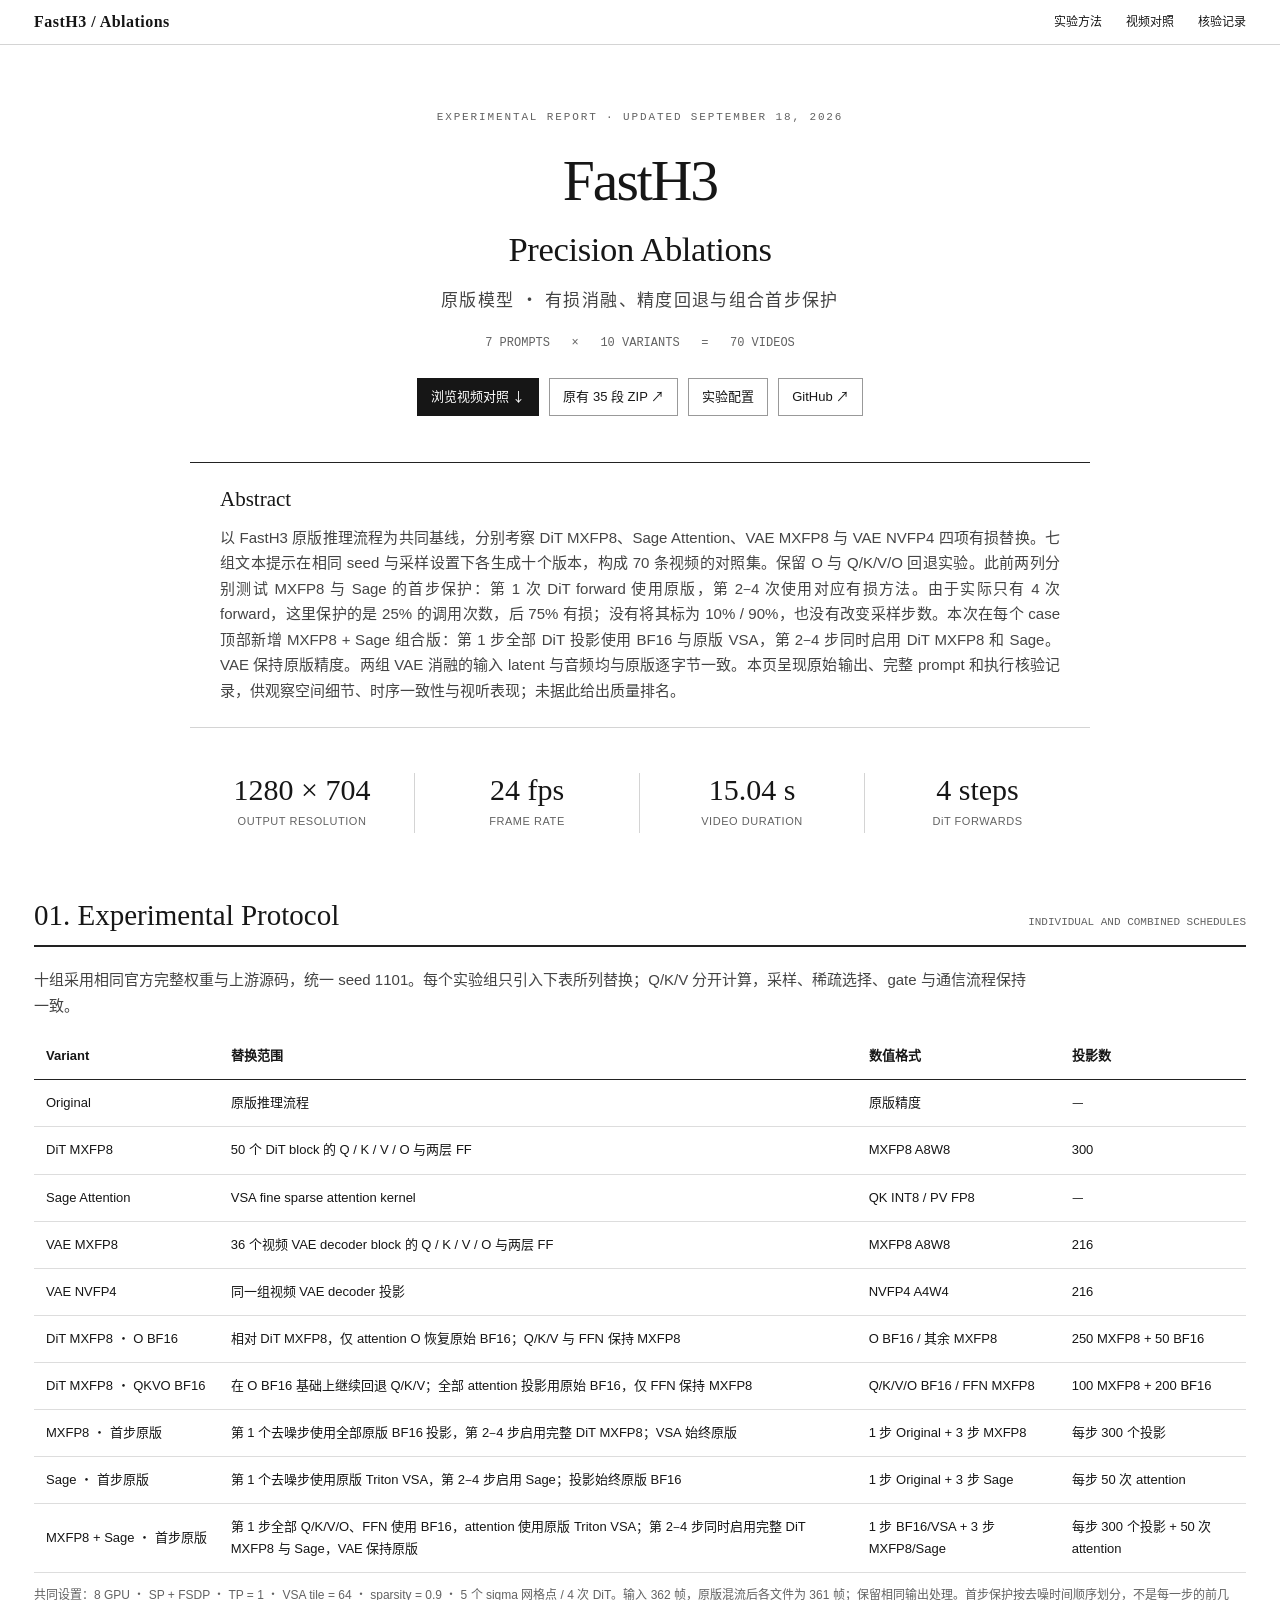
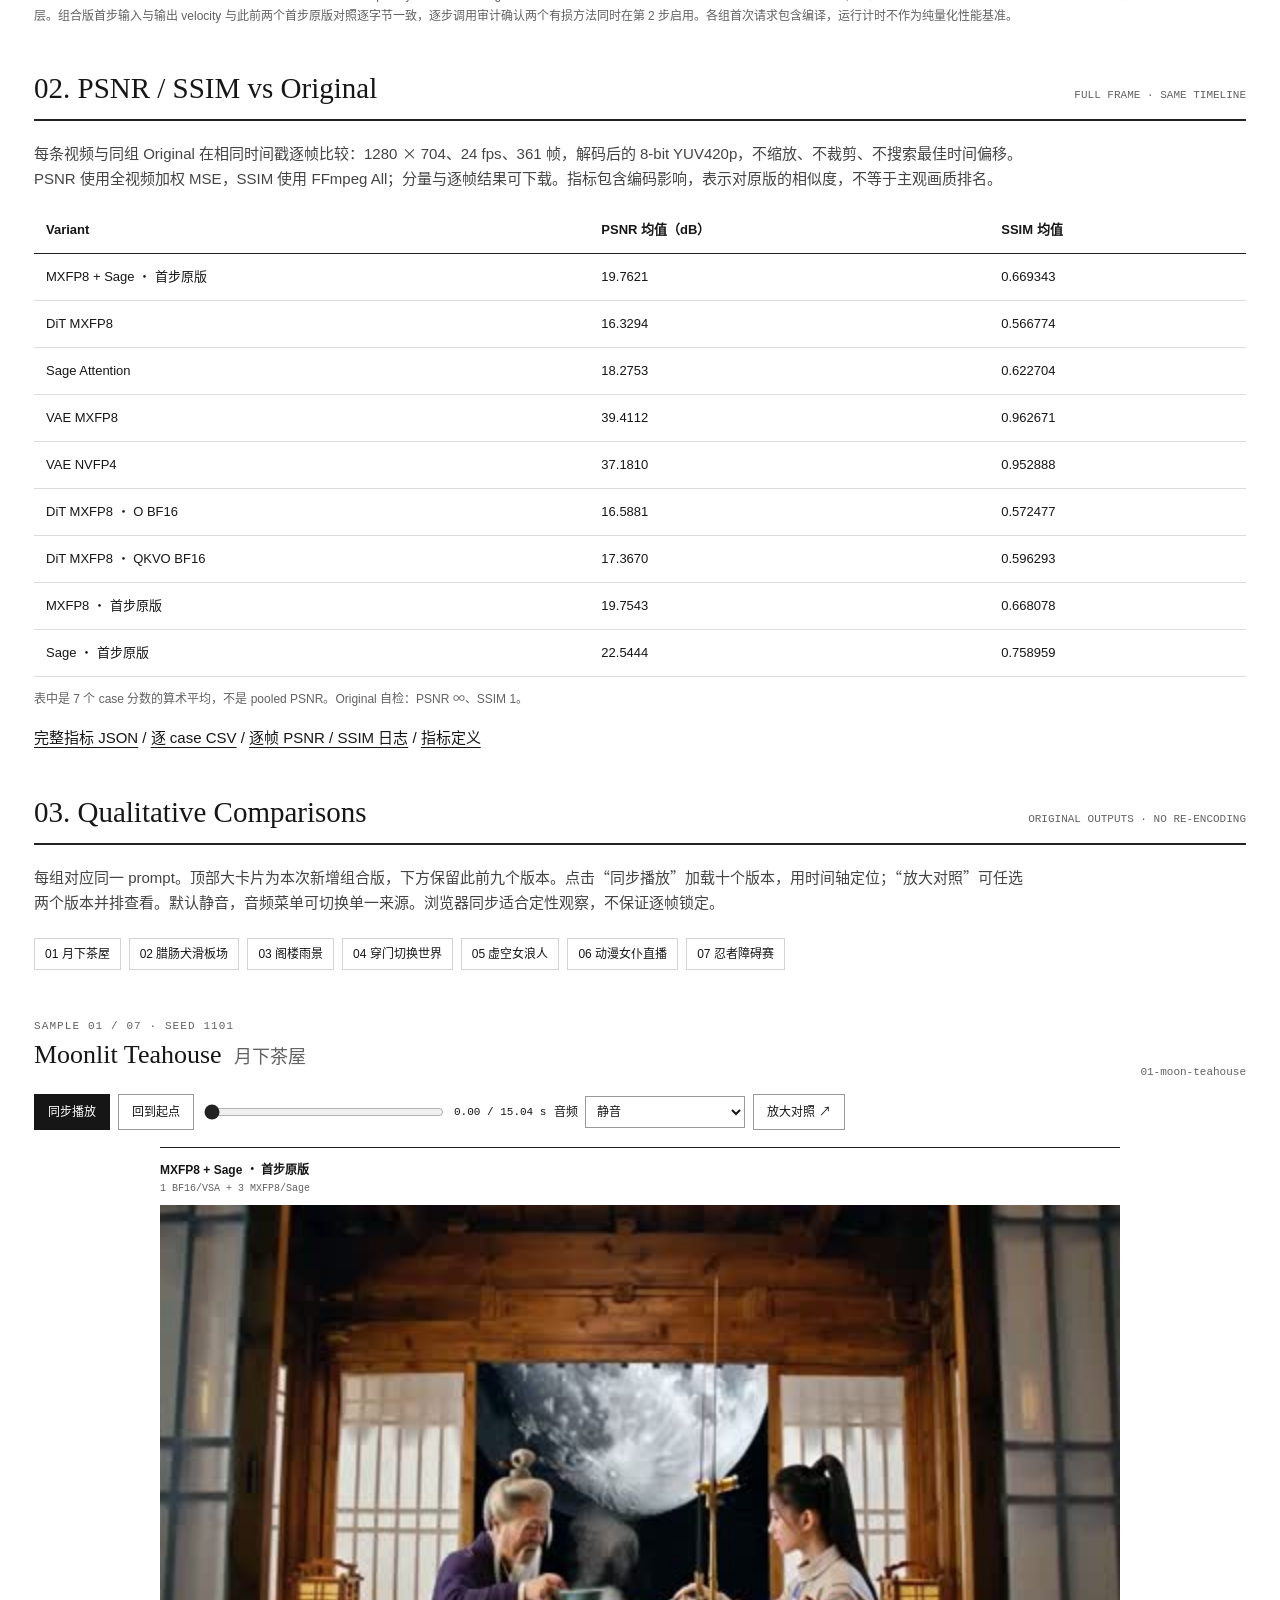
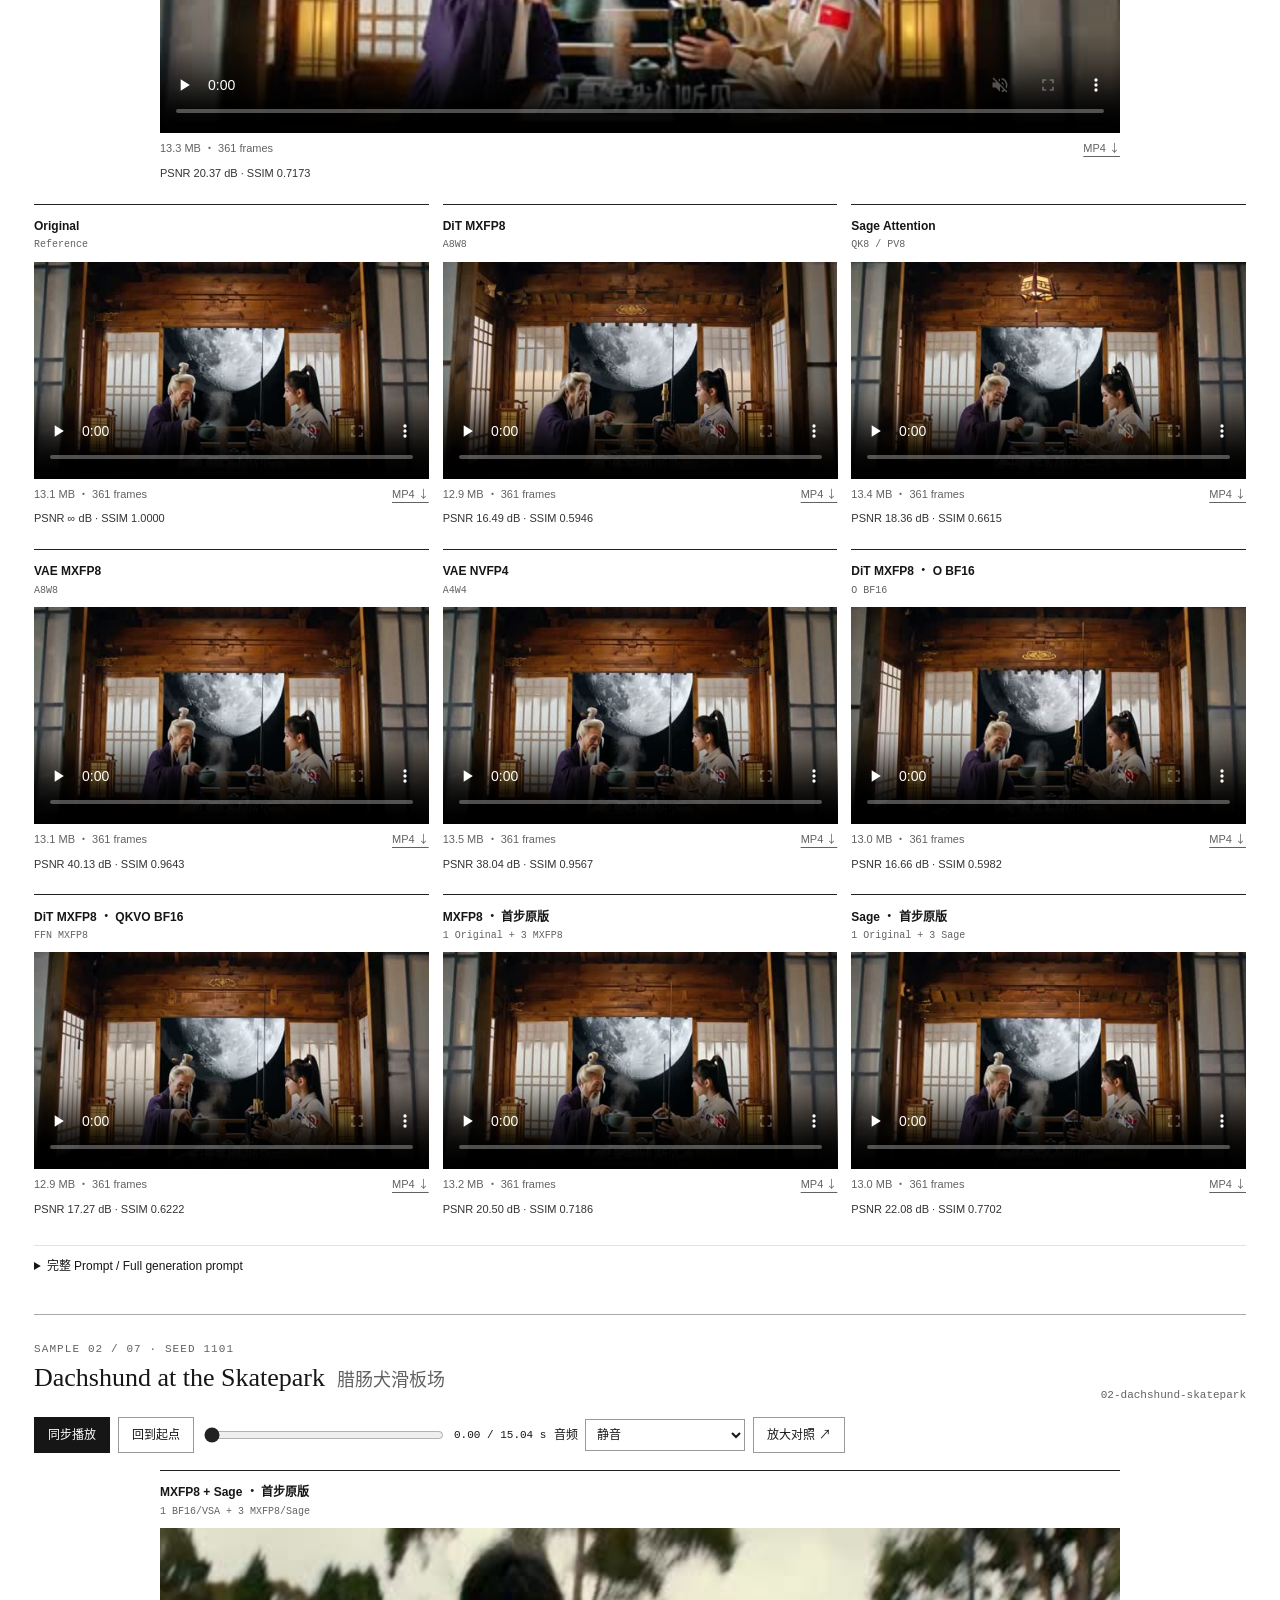
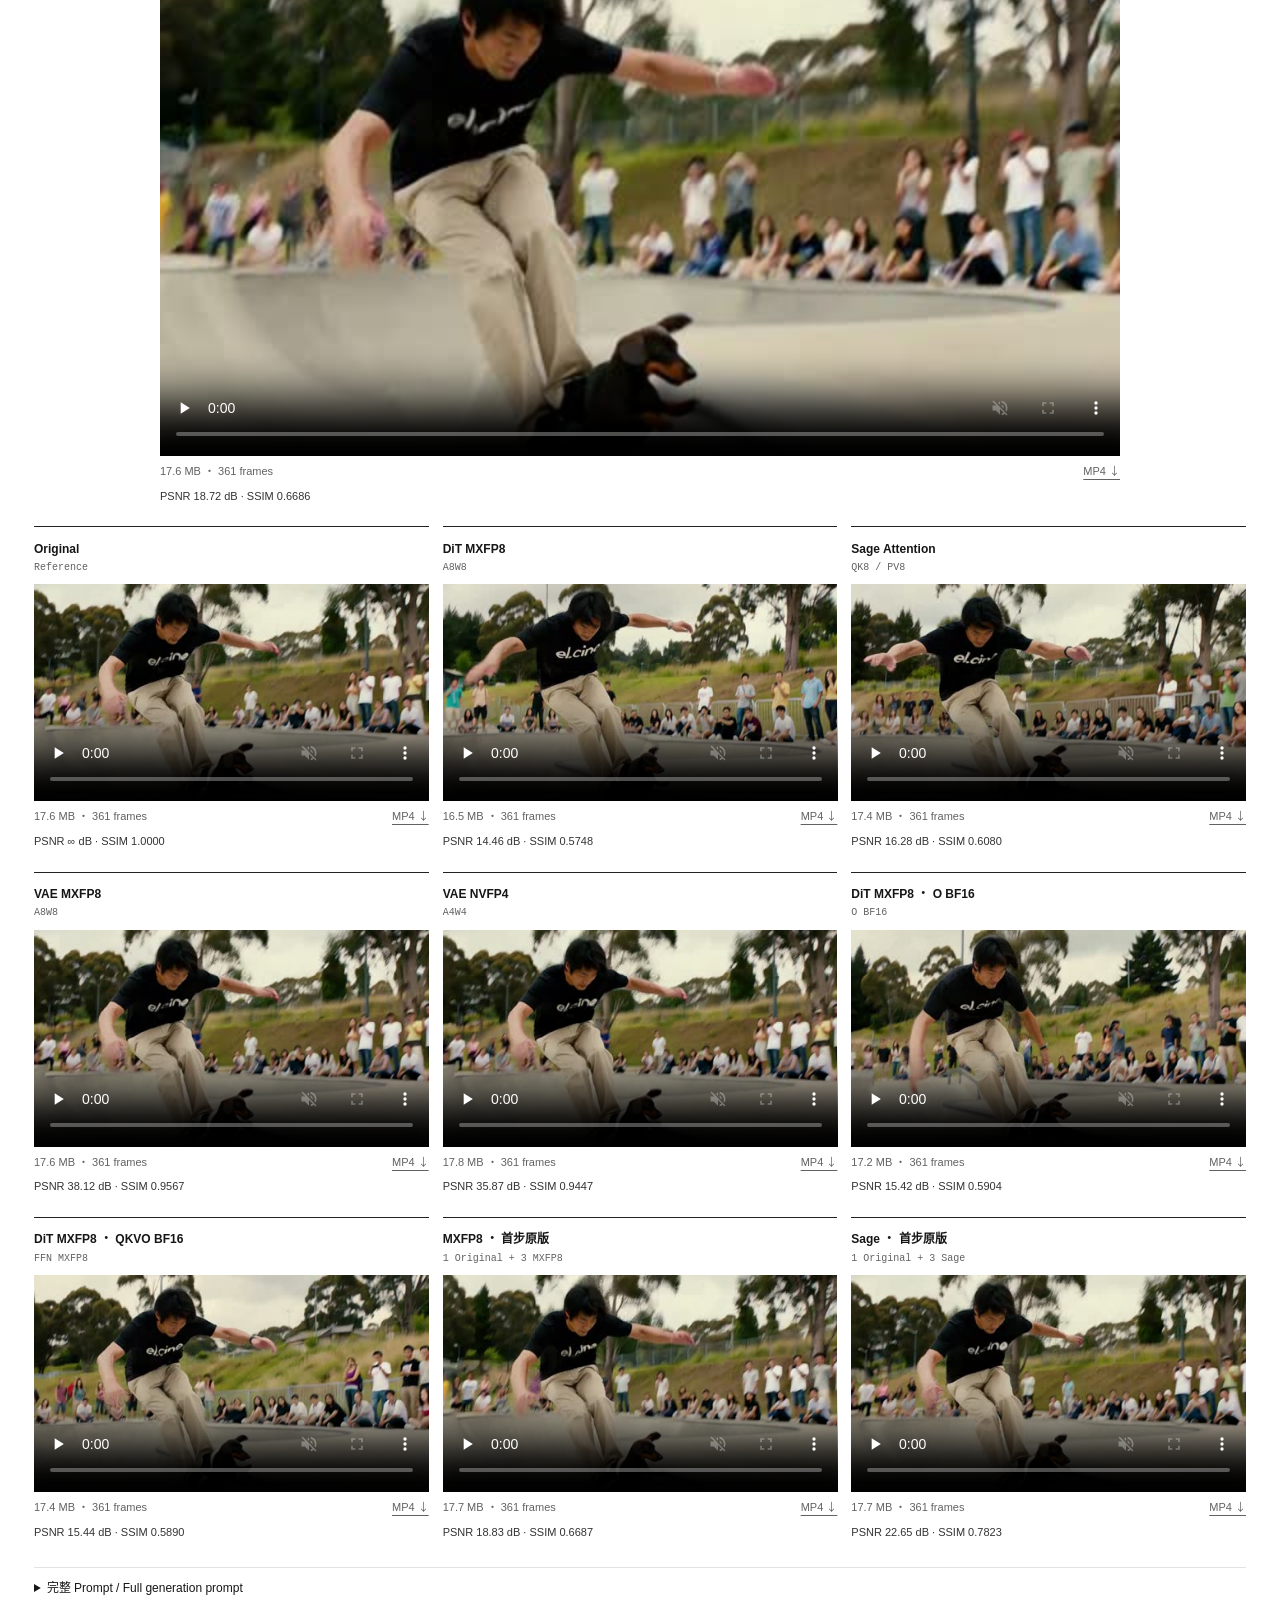
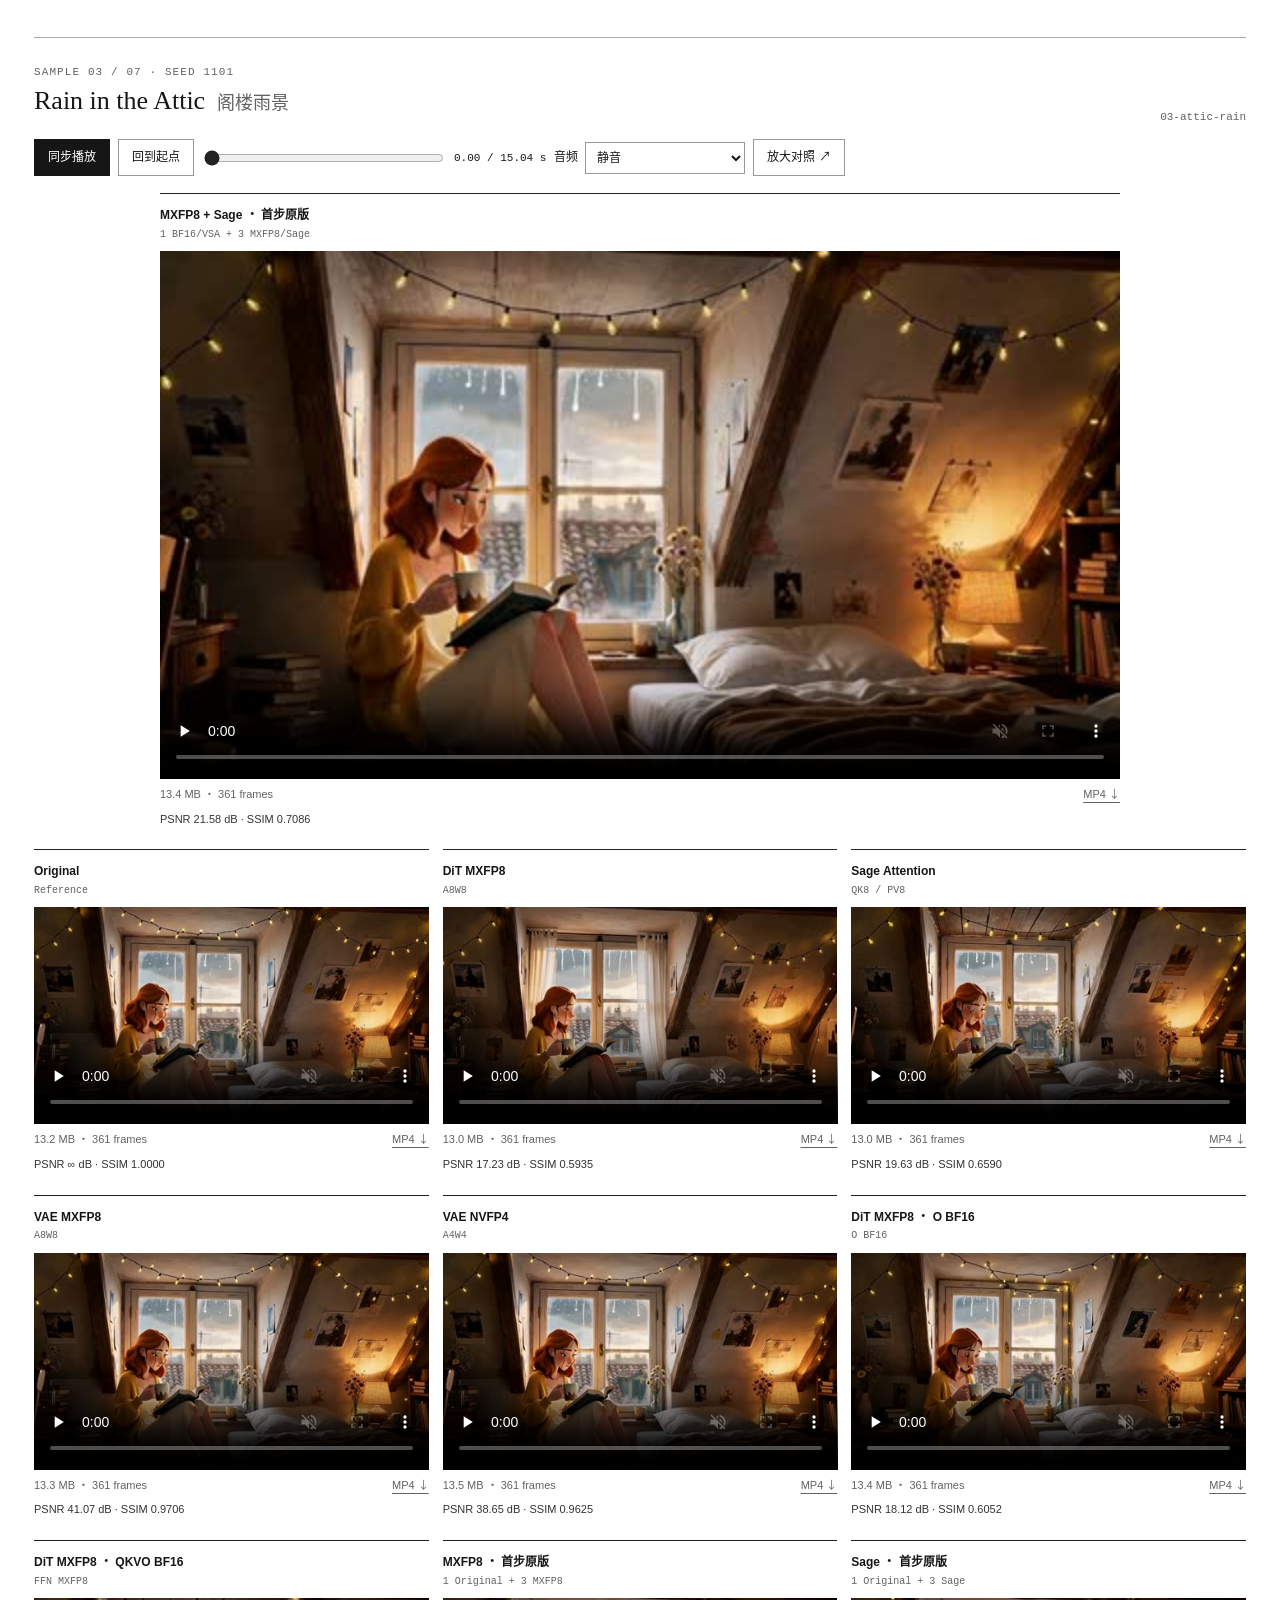
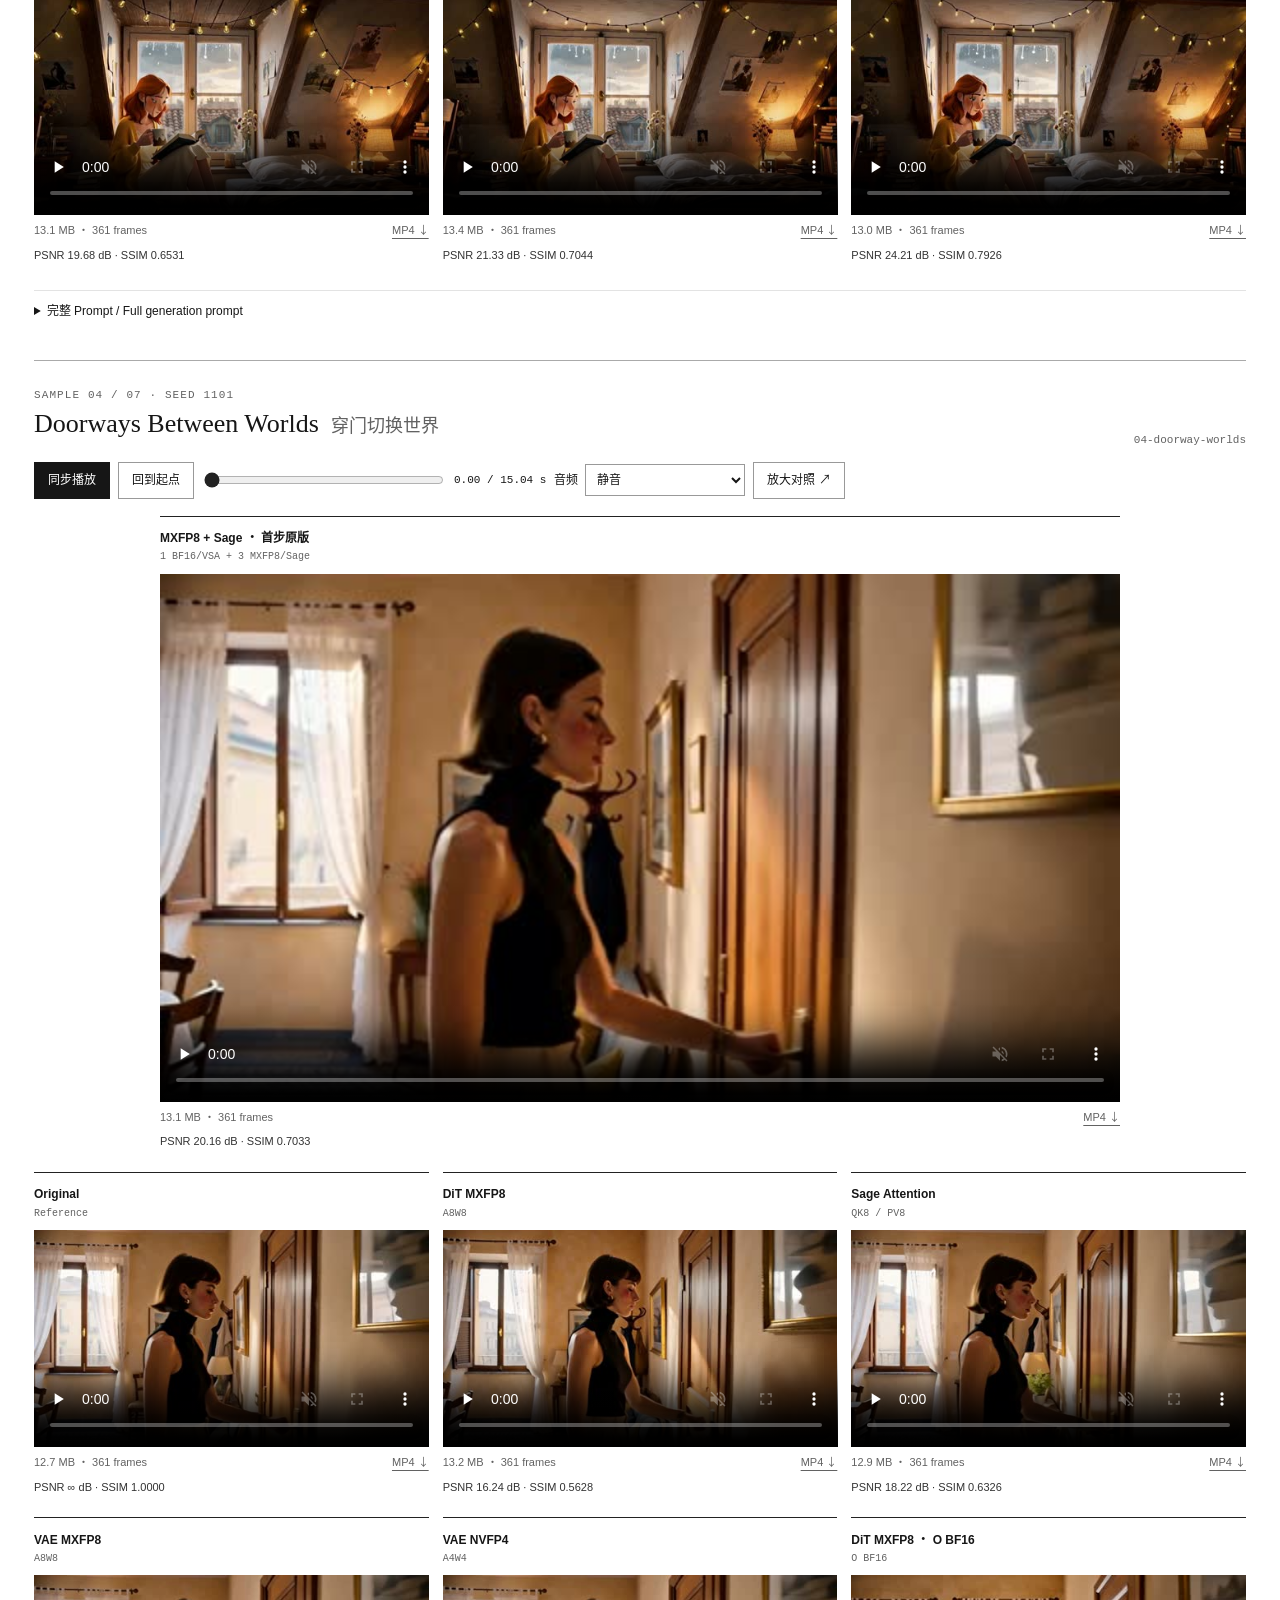
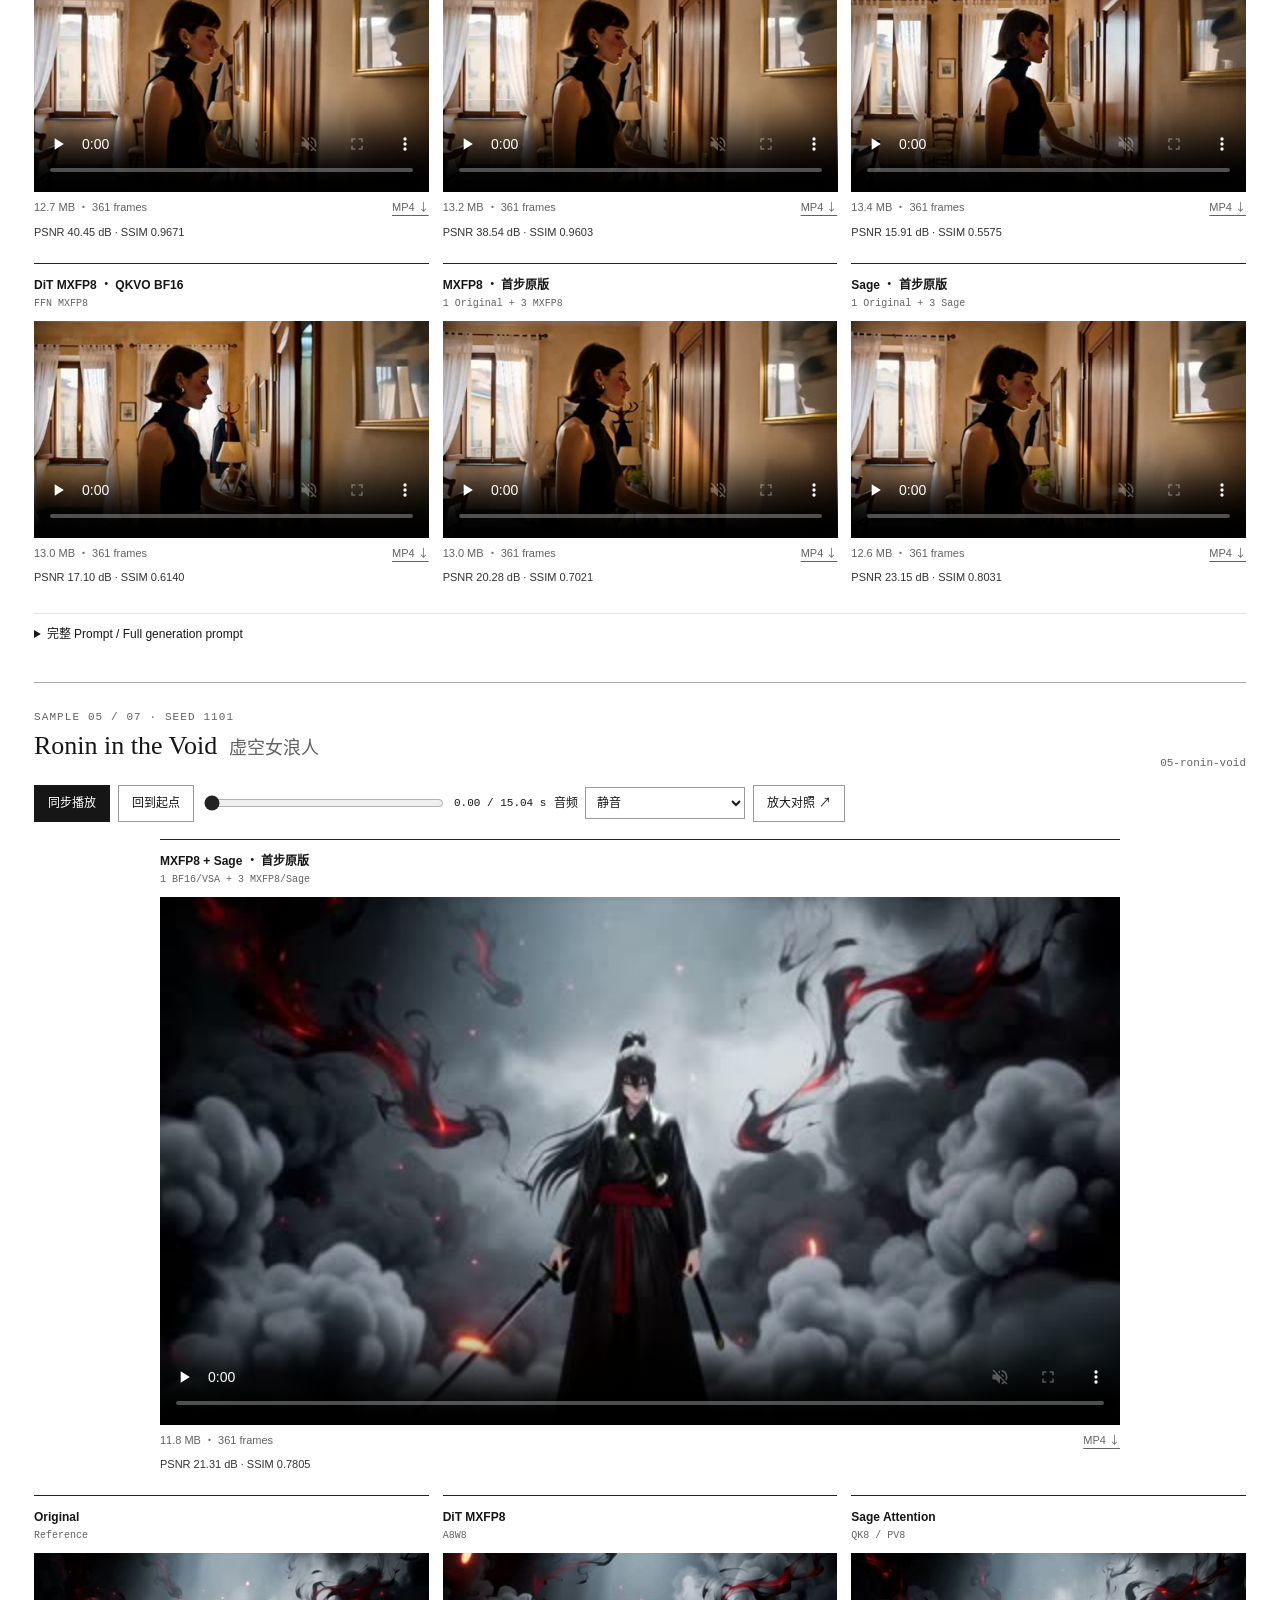
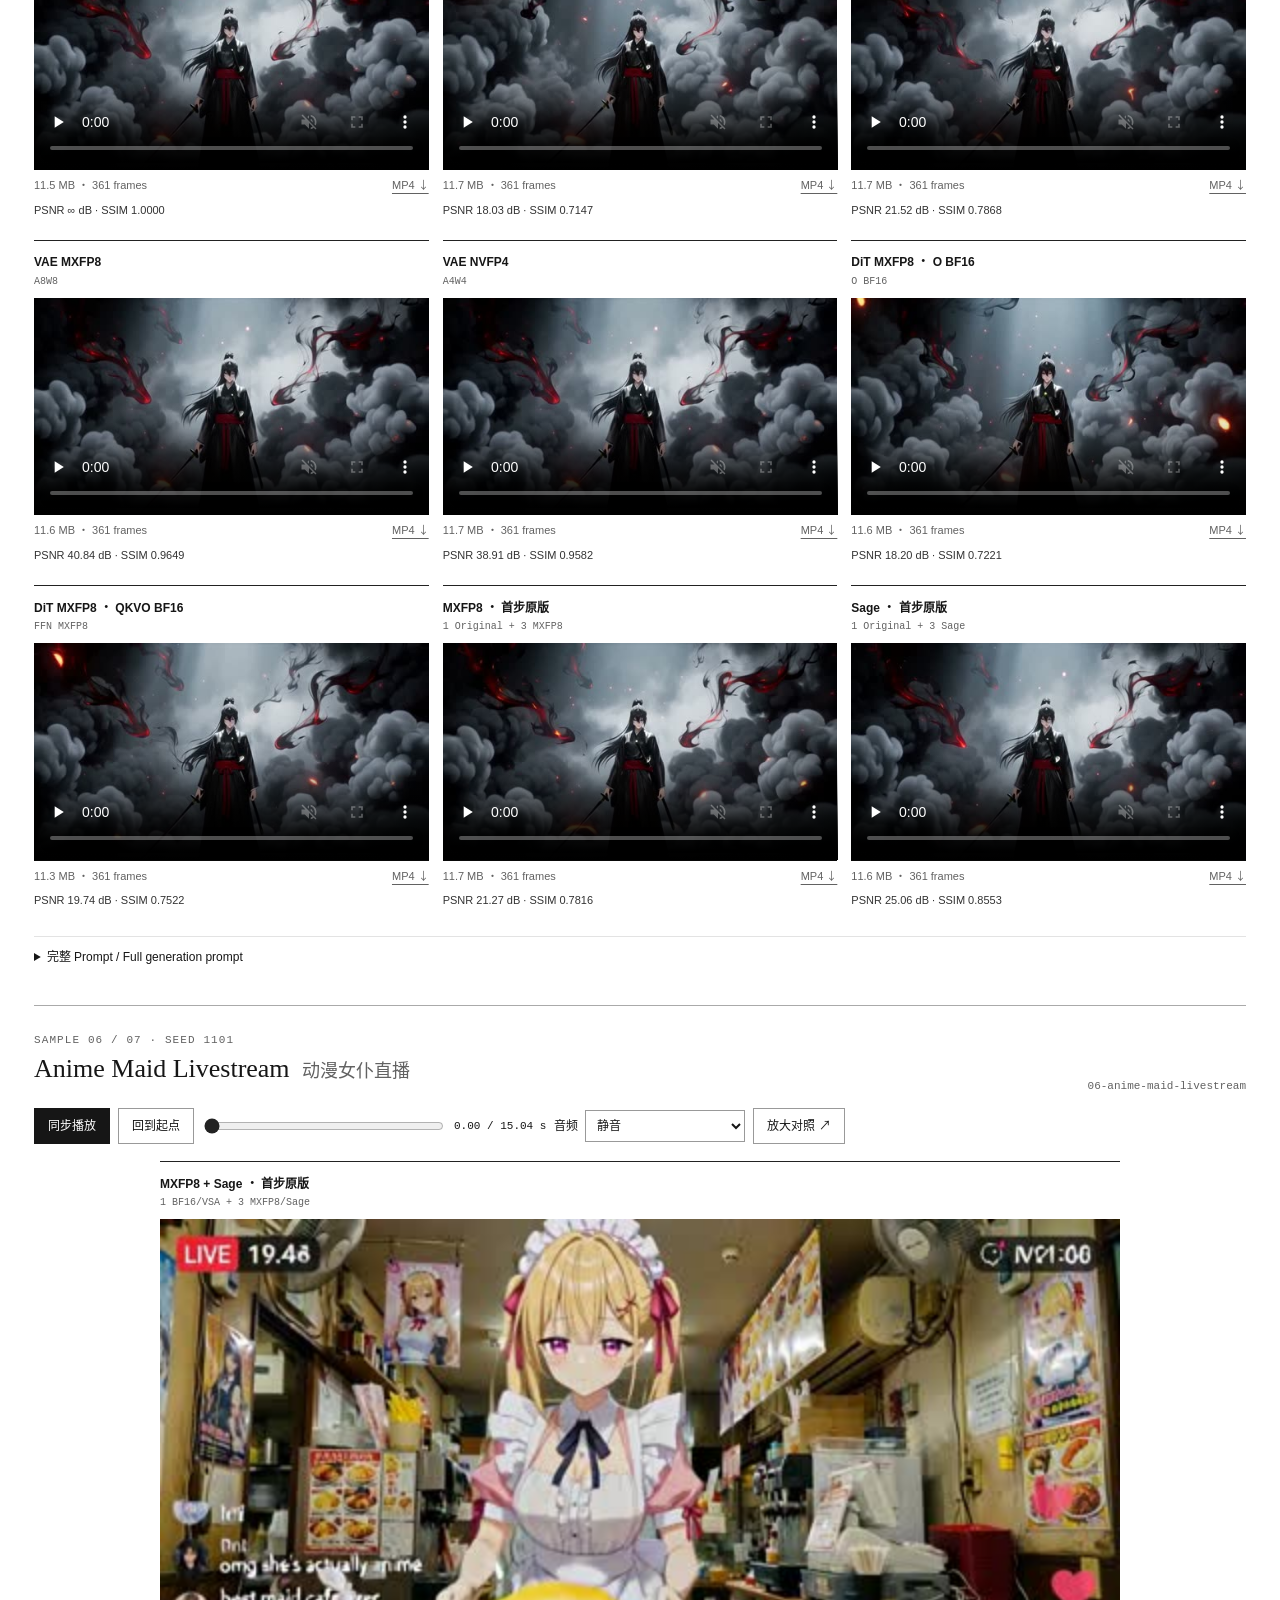
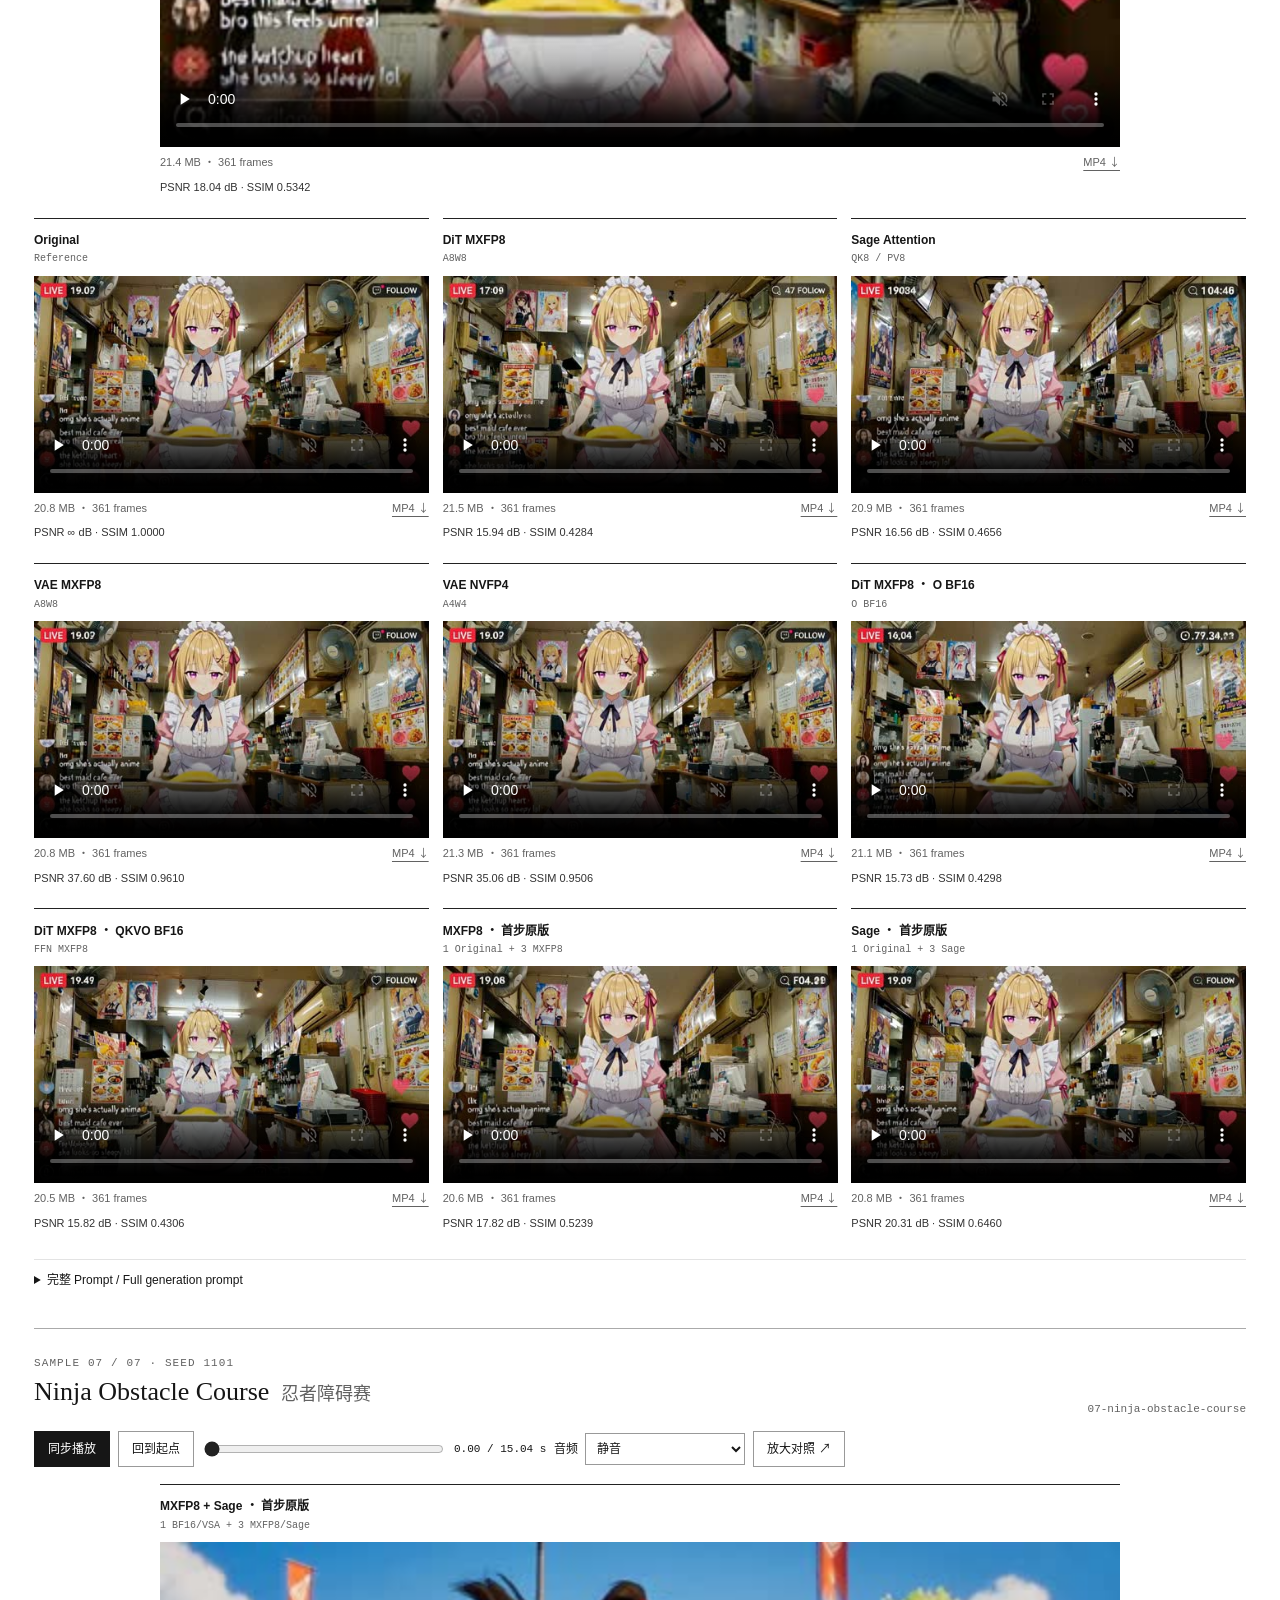
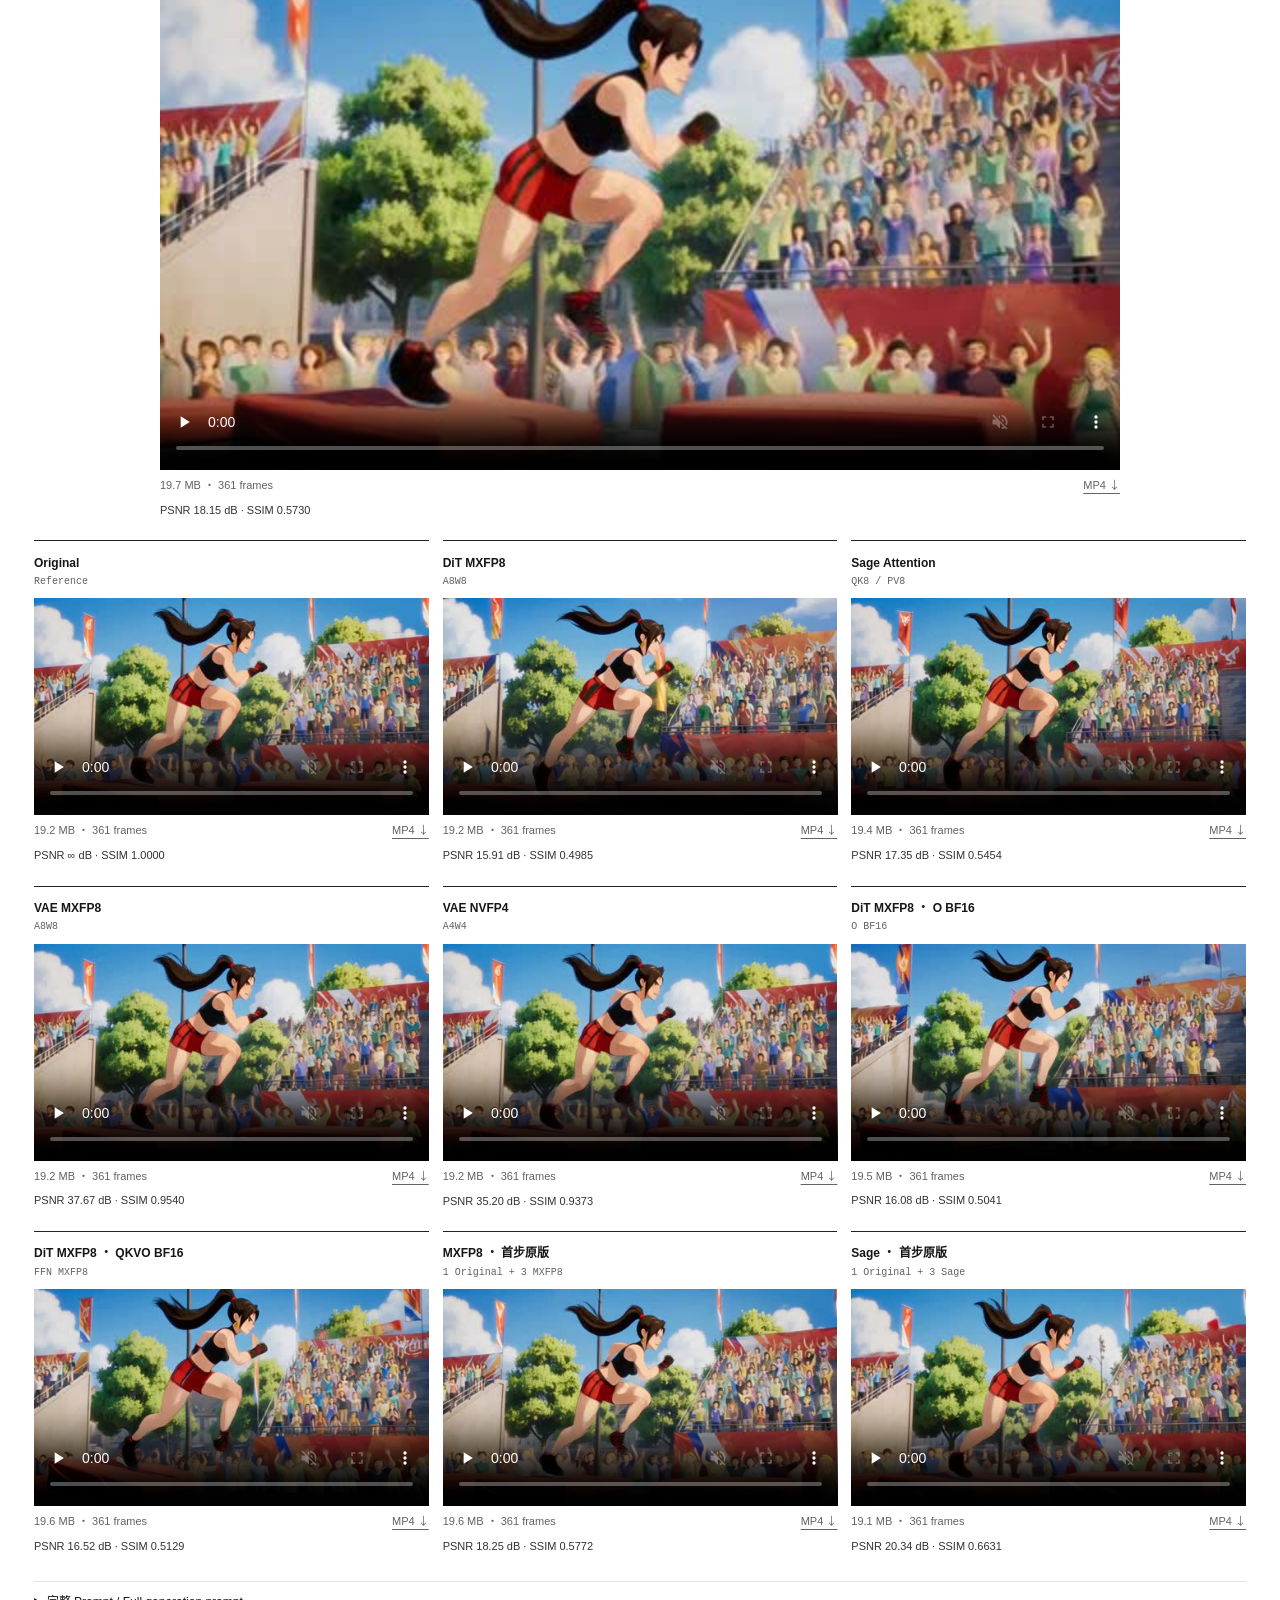
==== index.html @ 14e53a67 "Add combined MXFP8 and Sage with original first step above each case" ====
<!doctype html>
<html lang="zh-CN"><head><meta charset="utf-8"><meta name="viewport" content="width=device-width,initial-scale=1">
<meta name="description" content="FastH3 有损消融与组合首步保护实验：7 个 prompt、10 个版本、70 条原始视频，支持同步播放与放大对照。">
<title>FastH3 — Precision Ablations</title><link rel="icon" href="data:,"><link rel="stylesheet" href="style.css"><script src="app.js" defer></script></head><body>
<nav aria-label="主导航"><div class="nav-inner"><a class="wordmark" href="#">FastH3 / Ablations</a><div class="nav-links"><a href="#protocol">实验方法</a><a href="#results">视频对照</a><a href="#verification">核验记录</a></div></div></nav>
<header class="hero"><div class="eyebrow">Experimental report · Updated September 18, 2026</div><h1>FastH3<span>Precision Ablations</span></h1><p class="subtitle">原版模型 · 有损消融、精度回退与组合首步保护</p><p class="byline">7 PROMPTS &nbsp; × &nbsp; 10 VARIANTS &nbsp; = &nbsp; 70 VIDEOS</p>
<div class="resource-links"><a class="button primary" href="#results">浏览视频对照 ↓</a><a class="button" href="https://github.com/lishunyang12/fasth3-lossy-ablation/releases/download/v1.0/fasth3-single-lossy-35-videos.zip">原有 35 段 ZIP ↗</a><a class="button" href="execution-manifest.json">实验配置</a><a class="button" href="https://github.com/lishunyang12/fasth3-lossy-ablation">GitHub ↗</a></div></header>
<section class="abstract" aria-labelledby="abstract-title"><h2 id="abstract-title">Abstract</h2><p>以 FastH3 原版推理流程为共同基线，分别考察 DiT MXFP8、Sage Attention、VAE MXFP8 与 VAE NVFP4 四项有损替换。七组文本提示在相同 seed 与采样设置下各生成十个版本，构成 70 条视频的对照集。保留 O 与 Q/K/V/O 回退实验。此前两列分别测试 MXFP8 与 Sage 的首步保护：第 1 次 DiT forward 使用原版，第 2–4 次使用对应有损方法。由于实际只有 4 次 forward，这里保护的是 25% 的调用次数，后 75% 有损；没有将其标为 10% / 90%，也没有改变采样步数。本次在每个 case 顶部新增 MXFP8 + Sage 组合版：第 1 步全部 DiT 投影使用 BF16 与原版 VSA，第 2–4 步同时启用 DiT MXFP8 和 Sage。VAE 保持原版精度。两组 VAE 消融的输入 latent 与音频均与原版逐字节一致。本页呈现原始输出、完整 prompt 和执行核验记录，供观察空间细节、时序一致性与视听表现；未据此给出质量排名。</p></section>
<div class="facts"><div class="fact"><strong>1280 × 704</strong><span>OUTPUT RESOLUTION</span></div><div class="fact"><strong>24 fps</strong><span>FRAME RATE</span></div><div class="fact"><strong>15.04 s</strong><span>VIDEO DURATION</span></div><div class="fact"><strong>4 steps</strong><span>DiT FORWARDS</span></div></div>
<main><section id="protocol"><div class="section-title"><h2>01. Experimental Protocol</h2><span>INDIVIDUAL AND COMBINED SCHEDULES</span></div><p class="method-copy">十组采用相同官方完整权重与上游源码，统一 seed 1101。每个实验组只引入下表所列替换；Q/K/V 分开计算，采样、稀疏选择、gate 与通信流程保持一致。</p>
<div class="table-wrap"><table><thead><tr><th>Variant</th><th>替换范围</th><th>数值格式</th><th>投影数</th></tr></thead><tbody>
<tr><td>Original</td><td>原版推理流程</td><td>原版精度</td><td>—</td></tr>
<tr><td>DiT MXFP8</td><td>50 个 DiT block 的 Q / K / V / O 与两层 FF</td><td>MXFP8 A8W8</td><td>300</td></tr>
<tr><td>Sage Attention</td><td>VSA fine sparse attention kernel</td><td>QK INT8 / PV FP8</td><td>—</td></tr>
<tr><td>VAE MXFP8</td><td>36 个视频 VAE decoder block 的 Q / K / V / O 与两层 FF</td><td>MXFP8 A8W8</td><td>216</td></tr>
<tr><td>VAE NVFP4</td><td>同一组视频 VAE decoder 投影</td><td>NVFP4 A4W4</td><td>216</td></tr><tr><td>DiT MXFP8 · O BF16</td><td>相对 DiT MXFP8，仅 attention O 恢复原始 BF16；Q/K/V 与 FFN 保持 MXFP8</td><td>O BF16 / 其余 MXFP8</td><td>250 MXFP8 + 50 BF16</td></tr><tr><td>DiT MXFP8 · QKVO BF16</td><td>在 O BF16 基础上继续回退 Q/K/V；全部 attention 投影用原始 BF16，仅 FFN 保持 MXFP8</td><td>Q/K/V/O BF16 / FFN MXFP8</td><td>100 MXFP8 + 200 BF16</td></tr><tr><td>MXFP8 · 首步原版</td><td>第 1 个去噪步使用全部原版 BF16 投影，第 2–4 步启用完整 DiT MXFP8；VSA 始终原版</td><td>1 步 Original + 3 步 MXFP8</td><td>每步 300 个投影</td></tr><tr><td>Sage · 首步原版</td><td>第 1 个去噪步使用原版 Triton VSA，第 2–4 步启用 Sage；投影始终原版 BF16</td><td>1 步 Original + 3 步 Sage</td><td>每步 50 次 attention</td></tr><tr><td>MXFP8 + Sage · 首步原版</td><td>第 1 步全部 Q/K/V/O、FFN 使用 BF16，attention 使用原版 Triton VSA；第 2–4 步同时启用完整 DiT MXFP8 与 Sage，VAE 保持原版</td><td>1 步 BF16/VSA + 3 步 MXFP8/Sage</td><td>每步 300 个投影 + 50 次 attention</td></tr></tbody></table></div>
<p class="note">共同设置：8 GPU · SP + FSDP · TP = 1 · VSA tile = 64 · sparsity = 0.9 · 5 个 sigma 网格点 / 4 次 DiT。输入 362 帧，原版混流后各文件为 361 帧；保留相同输出处理。首步保护按去噪时间顺序划分，不是每一步的前几层。组合版首步输入与输出 velocity 与此前两个首步原版对照逐字节一致，逐步调用审计确认两个有损方法同时在第 2 步启用。各组首次请求包含编译，运行计时不作为纯量化性能基准。</p></section>
<section id="metrics"><div class="section-title"><h2>02. PSNR / SSIM vs Original</h2><span>FULL FRAME · SAME TIMELINE</span></div><p class="method-copy">每条视频与同组 Original 在相同时间戳逐帧比较：1280 × 704、24 fps、361 帧，解码后的 8-bit YUV420p，不缩放、不裁剪、不搜索最佳时间偏移。PSNR 使用全视频加权 MSE，SSIM 使用 FFmpeg All；分量与逐帧结果可下载。指标包含编码影响，表示对原版的相似度，不等于主观画质排名。</p><div class="table-wrap"><table><thead><tr><th>Variant</th><th>PSNR 均值（dB）</th><th>SSIM 均值</th></tr></thead><tbody><tr><td>MXFP8 + Sage · 首步原版</td><td>19.7621</td><td>0.669343</td></tr><tr><td>DiT MXFP8</td><td>16.3294</td><td>0.566774</td></tr><tr><td>Sage Attention</td><td>18.2753</td><td>0.622704</td></tr><tr><td>VAE MXFP8</td><td>39.4112</td><td>0.962671</td></tr><tr><td>VAE NVFP4</td><td>37.1810</td><td>0.952888</td></tr><tr><td>DiT MXFP8 · O BF16</td><td>16.5881</td><td>0.572477</td></tr><tr><td>DiT MXFP8 · QKVO BF16</td><td>17.3670</td><td>0.596293</td></tr><tr><td>MXFP8 · 首步原版</td><td>19.7543</td><td>0.668078</td></tr><tr><td>Sage · 首步原版</td><td>22.5444</td><td>0.758959</td></tr></tbody></table></div><p class="note">表中是 7 个 case 分数的算术平均，不是 pooled PSNR。Original 自检：PSNR ∞、SSIM 1。</p><p><a href="metrics-summary.json">完整指标 JSON</a> / <a href="metrics.csv">逐 case CSV</a> / <a href="metrics-per-frame.zip">逐帧 PSNR / SSIM 日志</a> / <a href="METRICS.zh.md">指标定义</a></p></section><section id="results"><div class="section-title"><h2>03. Qualitative Comparisons</h2><span>ORIGINAL OUTPUTS · NO RE-ENCODING</span></div><p class="method-copy">每组对应同一 prompt。顶部大卡片为本次新增组合版，下方保留此前九个版本。点击“同步播放”加载十个版本，用时间轴定位；“放大对照”可任选两个版本并排查看。默认静音，音频菜单可切换单一来源。浏览器同步适合定性观察，不保证逐帧锁定。</p><div class="jump-list"><a href="#01-moon-teahouse">01 月下茶屋</a><a href="#02-dachshund-skatepark">02 腊肠犬滑板场</a><a href="#03-attic-rain">03 阁楼雨景</a><a href="#04-doorway-worlds">04 穿门切换世界</a><a href="#05-ronin-void">05 虚空女浪人</a><a href="#06-anime-maid-livestream">06 动漫女仆直播</a><a href="#07-ninja-obstacle-course">07 忍者障碍赛</a></div><section class="sample" id="01-moon-teahouse" data-title="月下茶屋"><div class="sample-head"><div><div class="sample-no">SAMPLE 01 / 07 · SEED 1101</div><h3>Moonlit Teahouse<em>月下茶屋</em></h3></div><span class="sample-id">01-moon-teahouse</span></div><div class="toolbar"><button class="primary" data-play>同步播放</button><button data-reset>回到起点</button><input class="scrub" type="range" min="0" max="15.04" step="0.01" value="0" aria-label="同步时间轴"><output class="time">0.00 / 15.04 s</output><label>音频 <select data-audio aria-label="播放音频来源"><option value="-1">静音</option><option value="0">MXFP8 + Sage · 首步原版</option><option value="1">Original</option><option value="2">DiT MXFP8</option><option value="3">Sage Attention</option><option value="4">VAE MXFP8</option><option value="5">VAE NVFP4</option><option value="6">DiT MXFP8 · O BF16</option><option value="7">DiT MXFP8 · QKVO BF16</option><option value="8">MXFP8 · 首步原版</option><option value="9">Sage · 首步原版</option></select></label><button data-compare>放大对照 ↗</button><span class="play-status" role="status"></span></div><div class="video-grid"><figure class="video-card featured-combined"><figcaption>MXFP8 + Sage · 首步原版<span>1 BF16/VSA + 3 MXFP8/Sage</span></figcaption><video controls muted playsinline preload="none" data-arm="dit_mxfp8_sage_first_step_original" src="https://github.com/lishunyang12/fasth3-lossy-ablation/releases/download/combined-first-step-20260918/01-moon-teahouse__dit_mxfp8_sage_first_step_original__seed1101.mp4" poster="posters/01-moon-teahouse__dit_mxfp8_sage_first_step_original__seed1101.jpg" aria-label="Moonlit Teahouse — MXFP8 + Sage · 首步原版"></video><div class="video-meta"><span>13.3 MB · 361 frames</span><a href="https://github.com/lishunyang12/fasth3-lossy-ablation/releases/download/combined-first-step-20260918/01-moon-teahouse__dit_mxfp8_sage_first_step_original__seed1101.mp4" download>MP4 ↓</a></div><div class="metric-line">PSNR 20.37 dB · SSIM 0.7173</div></figure><figure class="video-card"><figcaption>Original<span>Reference</span></figcaption><video controls muted playsinline preload="none" data-arm="original" src="runs/original/01-moon-teahouse__original__seed1101.mp4" poster="posters/01-moon-teahouse__original__seed1101.jpg" aria-label="Moonlit Teahouse — Original"></video><div class="video-meta"><span>13.1 MB · 361 frames</span><a href="runs/original/01-moon-teahouse__original__seed1101.mp4" download>MP4 ↓</a></div><div class="metric-line">PSNR ∞ dB · SSIM 1.0000</div></figure><figure class="video-card"><figcaption>DiT MXFP8<span>A8W8</span></figcaption><video controls muted playsinline preload="none" data-arm="dit_mxfp8" src="runs/dit_mxfp8/01-moon-teahouse__dit_mxfp8__seed1101.mp4" poster="posters/01-moon-teahouse__dit_mxfp8__seed1101.jpg" aria-label="Moonlit Teahouse — DiT MXFP8"></video><div class="video-meta"><span>12.9 MB · 361 frames</span><a href="runs/dit_mxfp8/01-moon-teahouse__dit_mxfp8__seed1101.mp4" download>MP4 ↓</a></div><div class="metric-line">PSNR 16.49 dB · SSIM 0.5946</div></figure><figure class="video-card"><figcaption>Sage Attention<span>QK8 / PV8</span></figcaption><video controls muted playsinline preload="none" data-arm="sage_attention" src="runs/sage_attention/01-moon-teahouse__sage_attention__seed1101.mp4" poster="posters/01-moon-teahouse__sage_attention__seed1101.jpg" aria-label="Moonlit Teahouse — Sage Attention"></video><div class="video-meta"><span>13.4 MB · 361 frames</span><a href="runs/sage_attention/01-moon-teahouse__sage_attention__seed1101.mp4" download>MP4 ↓</a></div><div class="metric-line">PSNR 18.36 dB · SSIM 0.6615</div></figure><figure class="video-card"><figcaption>VAE MXFP8<span>A8W8</span></figcaption><video controls muted playsinline preload="none" data-arm="vae_mxfp8" src="runs/vae_mxfp8/01-moon-teahouse__vae_mxfp8__seed1101.mp4" poster="posters/01-moon-teahouse__vae_mxfp8__seed1101.jpg" aria-label="Moonlit Teahouse — VAE MXFP8"></video><div class="video-meta"><span>13.1 MB · 361 frames</span><a href="runs/vae_mxfp8/01-moon-teahouse__vae_mxfp8__seed1101.mp4" download>MP4 ↓</a></div><div class="metric-line">PSNR 40.13 dB · SSIM 0.9643</div></figure><figure class="video-card"><figcaption>VAE NVFP4<span>A4W4</span></figcaption><video controls muted playsinline preload="none" data-arm="vae_nvfp4" src="runs/vae_nvfp4/01-moon-teahouse__vae_nvfp4__seed1101.mp4" poster="posters/01-moon-teahouse__vae_nvfp4__seed1101.jpg" aria-label="Moonlit Teahouse — VAE NVFP4"></video><div class="video-meta"><span>13.5 MB · 361 frames</span><a href="runs/vae_nvfp4/01-moon-teahouse__vae_nvfp4__seed1101.mp4" download>MP4 ↓</a></div><div class="metric-line">PSNR 38.04 dB · SSIM 0.9567</div></figure><figure class="video-card"><figcaption>DiT MXFP8 · O BF16<span>O BF16</span></figcaption><video controls muted playsinline preload="none" data-arm="dit_mxfp8_o_bf16" src="runs/dit_mxfp8_o_bf16/01-moon-teahouse__dit_mxfp8_o_bf16__seed1101.mp4" poster="posters/01-moon-teahouse__dit_mxfp8_o_bf16__seed1101.jpg" aria-label="Moonlit Teahouse — DiT MXFP8 · O BF16"></video><div class="video-meta"><span>13.0 MB · 361 frames</span><a href="runs/dit_mxfp8_o_bf16/01-moon-teahouse__dit_mxfp8_o_bf16__seed1101.mp4" download>MP4 ↓</a></div><div class="metric-line">PSNR 16.66 dB · SSIM 0.5982</div></figure><figure class="video-card"><figcaption>DiT MXFP8 · QKVO BF16<span>FFN MXFP8</span></figcaption><video controls muted playsinline preload="none" data-arm="dit_mxfp8_qkvo_bf16" src="runs/dit_mxfp8_qkvo_bf16/01-moon-teahouse__dit_mxfp8_qkvo_bf16__seed1101.mp4" poster="posters/01-moon-teahouse__dit_mxfp8_qkvo_bf16__seed1101.jpg" aria-label="Moonlit Teahouse — DiT MXFP8 · QKVO BF16"></video><div class="video-meta"><span>12.9 MB · 361 frames</span><a href="runs/dit_mxfp8_qkvo_bf16/01-moon-teahouse__dit_mxfp8_qkvo_bf16__seed1101.mp4" download>MP4 ↓</a></div><div class="metric-line">PSNR 17.27 dB · SSIM 0.6222</div></figure><figure class="video-card"><figcaption>MXFP8 · 首步原版<span>1 Original + 3 MXFP8</span></figcaption><video controls muted playsinline preload="none" data-arm="dit_mxfp8_first_step_original" src="runs/dit_mxfp8_first_step_original/01-moon-teahouse__dit_mxfp8_first_step_original__seed1101.mp4" poster="posters/01-moon-teahouse__dit_mxfp8_first_step_original__seed1101.jpg" aria-label="Moonlit Teahouse — MXFP8 · 首步原版"></video><div class="video-meta"><span>13.2 MB · 361 frames</span><a href="runs/dit_mxfp8_first_step_original/01-moon-teahouse__dit_mxfp8_first_step_original__seed1101.mp4" download>MP4 ↓</a></div><div class="metric-line">PSNR 20.50 dB · SSIM 0.7186</div></figure><figure class="video-card"><figcaption>Sage · 首步原版<span>1 Original + 3 Sage</span></figcaption><video controls muted playsinline preload="none" data-arm="sage_first_step_original" src="runs/sage_first_step_original/01-moon-teahouse__sage_first_step_original__seed1101.mp4" poster="posters/01-moon-teahouse__sage_first_step_original__seed1101.jpg" aria-label="Moonlit Teahouse — Sage · 首步原版"></video><div class="video-meta"><span>13.0 MB · 361 frames</span><a href="runs/sage_first_step_original/01-moon-teahouse__sage_first_step_original__seed1101.mp4" download>MP4 ↓</a></div><div class="metric-line">PSNR 22.08 dB · SSIM 0.7702</div></figure></div><details><summary>完整 Prompt / Full generation prompt</summary><pre>integrated_multimodal_description: [Shot 1] Cinematic live-action fantasy inside a small wooden teahouse suspended beneath a colossal moon, shown in a symmetrical wide shot through open paper doors. An elderly tea master in an indigo robe, with silver hair pinned high and a warm gravelly Mandarin voice (S1), pours glowing tea into two porcelain cups while a young female radio astronomer in a cream flight suit, with a clear fast Mandarin voice (S2), adjusts a brass receiver beside her. The camera pushes in with small amplitude at slow speed as lunar dust drifts upward instead of falling, and the tea master says: &lt;d&gt;[Chinese] 月亮不是沉默，只是等我们听见。&lt;/d&gt; [Shot 2] At 00:03.400, the camera cuts to a macro close-up of the tea surface. Concentric ripples become a precise star map, tiny points of light connect across the cup, and the receiver needle snaps toward a distant signal. The astronomer leans into the eyepiece, her face illuminated by moving constellations, and replies: &lt;d&gt;[Chinese] 信号锁定了。&lt;/d&gt; [Shot 3] At 00:06.600, the shot cuts outside to a sweeping arc around the teahouse as the vast moon slowly opens into layered mechanical petals, revealing a luminous blue core. The two women step onto the balcony without changing clothes or positions relative to each other; the tea master raises her cup while the astronomer sends one narrow beam from the receiver into the core. The camera pulls out with large amplitude at slow speed until the teahouse becomes a warm point against the unfolding lunar structure.
overall_soundscape: Porcelain touches wood with delicate clicks above the soft hiss of boiling water and the papery flutter of the doors. A low receiver hum gains harmonics as the signal locks, followed by distant metal plates shifting across the moon and a soft pressure wave moving through airborne dust.
non_diegetic_music: Slow guzheng harmonics over sustained glassy synthesizer tones at 68 BPM. A restrained taiko pulse enters when the lunar petals open, then resolves into one long bowed-cymbal shimmer.
</pre><a href="prompts/01-moon-teahouse.txt" download>下载 prompt</a></details></section><section class="sample" id="02-dachshund-skatepark" data-title="腊肠犬滑板场"><div class="sample-head"><div><div class="sample-no">SAMPLE 02 / 07 · SEED 1101</div><h3>Dachshund at the Skatepark<em>腊肠犬滑板场</em></h3></div><span class="sample-id">02-dachshund-skatepark</span></div><div class="toolbar"><button class="primary" data-play>同步播放</button><button data-reset>回到起点</button><input class="scrub" type="range" min="0" max="15.04" step="0.01" value="0" aria-label="同步时间轴"><output class="time">0.00 / 15.04 s</output><label>音频 <select data-audio aria-label="播放音频来源"><option value="-1">静音</option><option value="0">MXFP8 + Sage · 首步原版</option><option value="1">Original</option><option value="2">DiT MXFP8</option><option value="3">Sage Attention</option><option value="4">VAE MXFP8</option><option value="5">VAE NVFP4</option><option value="6">DiT MXFP8 · O BF16</option><option value="7">DiT MXFP8 · QKVO BF16</option><option value="8">MXFP8 · 首步原版</option><option value="9">Sage · 首步原版</option></select></label><button data-compare>放大对照 ↗</button><span class="play-status" role="status"></span></div><div class="video-grid"><figure class="video-card featured-combined"><figcaption>MXFP8 + Sage · 首步原版<span>1 BF16/VSA + 3 MXFP8/Sage</span></figcaption><video controls muted playsinline preload="none" data-arm="dit_mxfp8_sage_first_step_original" src="https://github.com/lishunyang12/fasth3-lossy-ablation/releases/download/combined-first-step-20260918/02-dachshund-skatepark__dit_mxfp8_sage_first_step_original__seed1101.mp4" poster="posters/02-dachshund-skatepark__dit_mxfp8_sage_first_step_original__seed1101.jpg" aria-label="Dachshund at the Skatepark — MXFP8 + Sage · 首步原版"></video><div class="video-meta"><span>17.6 MB · 361 frames</span><a href="https://github.com/lishunyang12/fasth3-lossy-ablation/releases/download/combined-first-step-20260918/02-dachshund-skatepark__dit_mxfp8_sage_first_step_original__seed1101.mp4" download>MP4 ↓</a></div><div class="metric-line">PSNR 18.72 dB · SSIM 0.6686</div></figure><figure class="video-card"><figcaption>Original<span>Reference</span></figcaption><video controls muted playsinline preload="none" data-arm="original" src="runs/original/02-dachshund-skatepark__original__seed1101.mp4" poster="posters/02-dachshund-skatepark__original__seed1101.jpg" aria-label="Dachshund at the Skatepark — Original"></video><div class="video-meta"><span>17.6 MB · 361 frames</span><a href="runs/original/02-dachshund-skatepark__original__seed1101.mp4" download>MP4 ↓</a></div><div class="metric-line">PSNR ∞ dB · SSIM 1.0000</div></figure><figure class="video-card"><figcaption>DiT MXFP8<span>A8W8</span></figcaption><video controls muted playsinline preload="none" data-arm="dit_mxfp8" src="runs/dit_mxfp8/02-dachshund-skatepark__dit_mxfp8__seed1101.mp4" poster="posters/02-dachshund-skatepark__dit_mxfp8__seed1101.jpg" aria-label="Dachshund at the Skatepark — DiT MXFP8"></video><div class="video-meta"><span>16.5 MB · 361 frames</span><a href="runs/dit_mxfp8/02-dachshund-skatepark__dit_mxfp8__seed1101.mp4" download>MP4 ↓</a></div><div class="metric-line">PSNR 14.46 dB · SSIM 0.5748</div></figure><figure class="video-card"><figcaption>Sage Attention<span>QK8 / PV8</span></figcaption><video controls muted playsinline preload="none" data-arm="sage_attention" src="runs/sage_attention/02-dachshund-skatepark__sage_attention__seed1101.mp4" poster="posters/02-dachshund-skatepark__sage_attention__seed1101.jpg" aria-label="Dachshund at the Skatepark — Sage Attention"></video><div class="video-meta"><span>17.4 MB · 361 frames</span><a href="runs/sage_attention/02-dachshund-skatepark__sage_attention__seed1101.mp4" download>MP4 ↓</a></div><div class="metric-line">PSNR 16.28 dB · SSIM 0.6080</div></figure><figure class="video-card"><figcaption>VAE MXFP8<span>A8W8</span></figcaption><video controls muted playsinline preload="none" data-arm="vae_mxfp8" src="runs/vae_mxfp8/02-dachshund-skatepark__vae_mxfp8__seed1101.mp4" poster="posters/02-dachshund-skatepark__vae_mxfp8__seed1101.jpg" aria-label="Dachshund at the Skatepark — VAE MXFP8"></video><div class="video-meta"><span>17.6 MB · 361 frames</span><a href="runs/vae_mxfp8/02-dachshund-skatepark__vae_mxfp8__seed1101.mp4" download>MP4 ↓</a></div><div class="metric-line">PSNR 38.12 dB · SSIM 0.9567</div></figure><figure class="video-card"><figcaption>VAE NVFP4<span>A4W4</span></figcaption><video controls muted playsinline preload="none" data-arm="vae_nvfp4" src="runs/vae_nvfp4/02-dachshund-skatepark__vae_nvfp4__seed1101.mp4" poster="posters/02-dachshund-skatepark__vae_nvfp4__seed1101.jpg" aria-label="Dachshund at the Skatepark — VAE NVFP4"></video><div class="video-meta"><span>17.8 MB · 361 frames</span><a href="runs/vae_nvfp4/02-dachshund-skatepark__vae_nvfp4__seed1101.mp4" download>MP4 ↓</a></div><div class="metric-line">PSNR 35.87 dB · SSIM 0.9447</div></figure><figure class="video-card"><figcaption>DiT MXFP8 · O BF16<span>O BF16</span></figcaption><video controls muted playsinline preload="none" data-arm="dit_mxfp8_o_bf16" src="runs/dit_mxfp8_o_bf16/02-dachshund-skatepark__dit_mxfp8_o_bf16__seed1101.mp4" poster="posters/02-dachshund-skatepark__dit_mxfp8_o_bf16__seed1101.jpg" aria-label="Dachshund at the Skatepark — DiT MXFP8 · O BF16"></video><div class="video-meta"><span>17.2 MB · 361 frames</span><a href="runs/dit_mxfp8_o_bf16/02-dachshund-skatepark__dit_mxfp8_o_bf16__seed1101.mp4" download>MP4 ↓</a></div><div class="metric-line">PSNR 15.42 dB · SSIM 0.5904</div></figure><figure class="video-card"><figcaption>DiT MXFP8 · QKVO BF16<span>FFN MXFP8</span></figcaption><video controls muted playsinline preload="none" data-arm="dit_mxfp8_qkvo_bf16" src="runs/dit_mxfp8_qkvo_bf16/02-dachshund-skatepark__dit_mxfp8_qkvo_bf16__seed1101.mp4" poster="posters/02-dachshund-skatepark__dit_mxfp8_qkvo_bf16__seed1101.jpg" aria-label="Dachshund at the Skatepark — DiT MXFP8 · QKVO BF16"></video><div class="video-meta"><span>17.4 MB · 361 frames</span><a href="runs/dit_mxfp8_qkvo_bf16/02-dachshund-skatepark__dit_mxfp8_qkvo_bf16__seed1101.mp4" download>MP4 ↓</a></div><div class="metric-line">PSNR 15.44 dB · SSIM 0.5890</div></figure><figure class="video-card"><figcaption>MXFP8 · 首步原版<span>1 Original + 3 MXFP8</span></figcaption><video controls muted playsinline preload="none" data-arm="dit_mxfp8_first_step_original" src="runs/dit_mxfp8_first_step_original/02-dachshund-skatepark__dit_mxfp8_first_step_original__seed1101.mp4" poster="posters/02-dachshund-skatepark__dit_mxfp8_first_step_original__seed1101.jpg" aria-label="Dachshund at the Skatepark — MXFP8 · 首步原版"></video><div class="video-meta"><span>17.7 MB · 361 frames</span><a href="runs/dit_mxfp8_first_step_original/02-dachshund-skatepark__dit_mxfp8_first_step_original__seed1101.mp4" download>MP4 ↓</a></div><div class="metric-line">PSNR 18.83 dB · SSIM 0.6687</div></figure><figure class="video-card"><figcaption>Sage · 首步原版<span>1 Original + 3 Sage</span></figcaption><video controls muted playsinline preload="none" data-arm="sage_first_step_original" src="runs/sage_first_step_original/02-dachshund-skatepark__sage_first_step_original__seed1101.mp4" poster="posters/02-dachshund-skatepark__sage_first_step_original__seed1101.jpg" aria-label="Dachshund at the Skatepark — Sage · 首步原版"></video><div class="video-meta"><span>17.7 MB · 361 frames</span><a href="runs/sage_first_step_original/02-dachshund-skatepark__sage_first_step_original__seed1101.mp4" download>MP4 ↓</a></div><div class="metric-line">PSNR 22.65 dB · SSIM 0.7823</div></figure></div><details><summary>完整 Prompt / Full generation prompt</summary><pre>integrated_multimodal_description: [Shot 1] Photorealistic unedited video, a medium tracking shot follows the action with natural, imperfect jitter under flat, overcast daylight. Finn, a mid-30s East Asian man with short black hair falling loosely to the sides and a lean athletic build, wears a black crew-neck t-shirt with the white wordmark &quot;el.cine&quot; printed across the chest, light beige chino trousers, and black shoes. He balances sideways in a skater&#x27;s stance directly on the back of Frank, a small chocolate-brown dachshund with a long low body, stubby legs, and floppy ears. They balance at the top edge of a smooth, empty concrete skatepark bowl, bordered by a metal rail, with green hills and a tree line visible under a grey cloudy sky. A sparse crowd of casually dressed spectators sits along the far rim. Finn&#x27;s black shoes press flat into Frank&#x27;s fur, with absolutely nothing between them, as Finn makes small, constant ankle corrections to keep his balance while the dog&#x27;s tail wags. They tip forward and drop down the steep curved wall of the bowl, plunging downwards as Frank&#x27;s stubby legs blur into motion, carrying Finn effortlessly in a long, fast arc across the concrete floor. Finn crouches low, his knees pumping and arms extended wide with a dead serious expression, while the spectators turn their heads in unison to follow the ride, some raising phones to film. Racing up the opposite curved wall, man and dog fly off the top edge into the open air. Mid-flight, Finn reaches down and grabs Frank&#x27;s long body with one hand; the dachshund hangs suspended for a beat, all four paws paddling in the air with his tongue out, while the crowd visibly erupts in applause. On the descent, Finn places the dog perfectly back under his feet, his shoes landing square on the furry back, and they slide down the transition. Leveling out on the flat bottom, they glide to a complete stop. Finn hops off, stepping one foot down from the dog&#x27;s back directly onto the bare concrete, and raises both hands toward the cheering crowd. Frank immediately scampers in a joyful circle around Finn&#x27;s legs, his tail held high, leaving nothing but empty concrete where they rode.
overall_soundscape: A continuous rush of wind and the pronounced, rapid clatter of dog claws scrabbling against smooth concrete dominate the foreground, accelerating into a loud, frantic clicking as the pair gains speed down the bowl. A distinct physical thud marks their landing back on the concrete surface, followed immediately by the clearly heard, rhythmic panting of the dachshund. Throughout the sequence, the loud, clear whoops, cheering, and enthusiastic clapping of the surrounding crowd rise and fall in the background, entirely devoid of any rolling wheel or bearing hum sounds.
non_diegetic_music: N/A
</pre><a href="prompts/02-dachshund-skatepark.txt" download>下载 prompt</a></details></section><section class="sample" id="03-attic-rain" data-title="阁楼雨景"><div class="sample-head"><div><div class="sample-no">SAMPLE 03 / 07 · SEED 1101</div><h3>Rain in the Attic<em>阁楼雨景</em></h3></div><span class="sample-id">03-attic-rain</span></div><div class="toolbar"><button class="primary" data-play>同步播放</button><button data-reset>回到起点</button><input class="scrub" type="range" min="0" max="15.04" step="0.01" value="0" aria-label="同步时间轴"><output class="time">0.00 / 15.04 s</output><label>音频 <select data-audio aria-label="播放音频来源"><option value="-1">静音</option><option value="0">MXFP8 + Sage · 首步原版</option><option value="1">Original</option><option value="2">DiT MXFP8</option><option value="3">Sage Attention</option><option value="4">VAE MXFP8</option><option value="5">VAE NVFP4</option><option value="6">DiT MXFP8 · O BF16</option><option value="7">DiT MXFP8 · QKVO BF16</option><option value="8">MXFP8 · 首步原版</option><option value="9">Sage · 首步原版</option></select></label><button data-compare>放大对照 ↗</button><span class="play-status" role="status"></span></div><div class="video-grid"><figure class="video-card featured-combined"><figcaption>MXFP8 + Sage · 首步原版<span>1 BF16/VSA + 3 MXFP8/Sage</span></figcaption><video controls muted playsinline preload="none" data-arm="dit_mxfp8_sage_first_step_original" src="https://github.com/lishunyang12/fasth3-lossy-ablation/releases/download/combined-first-step-20260918/03-attic-rain__dit_mxfp8_sage_first_step_original__seed1101.mp4" poster="posters/03-attic-rain__dit_mxfp8_sage_first_step_original__seed1101.jpg" aria-label="Rain in the Attic — MXFP8 + Sage · 首步原版"></video><div class="video-meta"><span>13.4 MB · 361 frames</span><a href="https://github.com/lishunyang12/fasth3-lossy-ablation/releases/download/combined-first-step-20260918/03-attic-rain__dit_mxfp8_sage_first_step_original__seed1101.mp4" download>MP4 ↓</a></div><div class="metric-line">PSNR 21.58 dB · SSIM 0.7086</div></figure><figure class="video-card"><figcaption>Original<span>Reference</span></figcaption><video controls muted playsinline preload="none" data-arm="original" src="runs/original/03-attic-rain__original__seed1101.mp4" poster="posters/03-attic-rain__original__seed1101.jpg" aria-label="Rain in the Attic — Original"></video><div class="video-meta"><span>13.2 MB · 361 frames</span><a href="runs/original/03-attic-rain__original__seed1101.mp4" download>MP4 ↓</a></div><div class="metric-line">PSNR ∞ dB · SSIM 1.0000</div></figure><figure class="video-card"><figcaption>DiT MXFP8<span>A8W8</span></figcaption><video controls muted playsinline preload="none" data-arm="dit_mxfp8" src="runs/dit_mxfp8/03-attic-rain__dit_mxfp8__seed1101.mp4" poster="posters/03-attic-rain__dit_mxfp8__seed1101.jpg" aria-label="Rain in the Attic — DiT MXFP8"></video><div class="video-meta"><span>13.0 MB · 361 frames</span><a href="runs/dit_mxfp8/03-attic-rain__dit_mxfp8__seed1101.mp4" download>MP4 ↓</a></div><div class="metric-line">PSNR 17.23 dB · SSIM 0.5935</div></figure><figure class="video-card"><figcaption>Sage Attention<span>QK8 / PV8</span></figcaption><video controls muted playsinline preload="none" data-arm="sage_attention" src="runs/sage_attention/03-attic-rain__sage_attention__seed1101.mp4" poster="posters/03-attic-rain__sage_attention__seed1101.jpg" aria-label="Rain in the Attic — Sage Attention"></video><div class="video-meta"><span>13.0 MB · 361 frames</span><a href="runs/sage_attention/03-attic-rain__sage_attention__seed1101.mp4" download>MP4 ↓</a></div><div class="metric-line">PSNR 19.63 dB · SSIM 0.6590</div></figure><figure class="video-card"><figcaption>VAE MXFP8<span>A8W8</span></figcaption><video controls muted playsinline preload="none" data-arm="vae_mxfp8" src="runs/vae_mxfp8/03-attic-rain__vae_mxfp8__seed1101.mp4" poster="posters/03-attic-rain__vae_mxfp8__seed1101.jpg" aria-label="Rain in the Attic — VAE MXFP8"></video><div class="video-meta"><span>13.3 MB · 361 frames</span><a href="runs/vae_mxfp8/03-attic-rain__vae_mxfp8__seed1101.mp4" download>MP4 ↓</a></div><div class="metric-line">PSNR 41.07 dB · SSIM 0.9706</div></figure><figure class="video-card"><figcaption>VAE NVFP4<span>A4W4</span></figcaption><video controls muted playsinline preload="none" data-arm="vae_nvfp4" src="runs/vae_nvfp4/03-attic-rain__vae_nvfp4__seed1101.mp4" poster="posters/03-attic-rain__vae_nvfp4__seed1101.jpg" aria-label="Rain in the Attic — VAE NVFP4"></video><div class="video-meta"><span>13.5 MB · 361 frames</span><a href="runs/vae_nvfp4/03-attic-rain__vae_nvfp4__seed1101.mp4" download>MP4 ↓</a></div><div class="metric-line">PSNR 38.65 dB · SSIM 0.9625</div></figure><figure class="video-card"><figcaption>DiT MXFP8 · O BF16<span>O BF16</span></figcaption><video controls muted playsinline preload="none" data-arm="dit_mxfp8_o_bf16" src="runs/dit_mxfp8_o_bf16/03-attic-rain__dit_mxfp8_o_bf16__seed1101.mp4" poster="posters/03-attic-rain__dit_mxfp8_o_bf16__seed1101.jpg" aria-label="Rain in the Attic — DiT MXFP8 · O BF16"></video><div class="video-meta"><span>13.4 MB · 361 frames</span><a href="runs/dit_mxfp8_o_bf16/03-attic-rain__dit_mxfp8_o_bf16__seed1101.mp4" download>MP4 ↓</a></div><div class="metric-line">PSNR 18.12 dB · SSIM 0.6052</div></figure><figure class="video-card"><figcaption>DiT MXFP8 · QKVO BF16<span>FFN MXFP8</span></figcaption><video controls muted playsinline preload="none" data-arm="dit_mxfp8_qkvo_bf16" src="runs/dit_mxfp8_qkvo_bf16/03-attic-rain__dit_mxfp8_qkvo_bf16__seed1101.mp4" poster="posters/03-attic-rain__dit_mxfp8_qkvo_bf16__seed1101.jpg" aria-label="Rain in the Attic — DiT MXFP8 · QKVO BF16"></video><div class="video-meta"><span>13.1 MB · 361 frames</span><a href="runs/dit_mxfp8_qkvo_bf16/03-attic-rain__dit_mxfp8_qkvo_bf16__seed1101.mp4" download>MP4 ↓</a></div><div class="metric-line">PSNR 19.68 dB · SSIM 0.6531</div></figure><figure class="video-card"><figcaption>MXFP8 · 首步原版<span>1 Original + 3 MXFP8</span></figcaption><video controls muted playsinline preload="none" data-arm="dit_mxfp8_first_step_original" src="runs/dit_mxfp8_first_step_original/03-attic-rain__dit_mxfp8_first_step_original__seed1101.mp4" poster="posters/03-attic-rain__dit_mxfp8_first_step_original__seed1101.jpg" aria-label="Rain in the Attic — MXFP8 · 首步原版"></video><div class="video-meta"><span>13.4 MB · 361 frames</span><a href="runs/dit_mxfp8_first_step_original/03-attic-rain__dit_mxfp8_first_step_original__seed1101.mp4" download>MP4 ↓</a></div><div class="metric-line">PSNR 21.33 dB · SSIM 0.7044</div></figure><figure class="video-card"><figcaption>Sage · 首步原版<span>1 Original + 3 Sage</span></figcaption><video controls muted playsinline preload="none" data-arm="sage_first_step_original" src="runs/sage_first_step_original/03-attic-rain__sage_first_step_original__seed1101.mp4" poster="posters/03-attic-rain__sage_first_step_original__seed1101.jpg" aria-label="Rain in the Attic — Sage · 首步原版"></video><div class="video-meta"><span>13.0 MB · 361 frames</span><a href="runs/sage_first_step_original/03-attic-rain__sage_first_step_original__seed1101.mp4" download>MP4 ↓</a></div><div class="metric-line">PSNR 24.21 dB · SSIM 0.7926</div></figure></div><details><summary>完整 Prompt / Full generation prompt</summary><pre>integrated_multimodal_description: [Shot 1] 3D-animated, indie art-house animation aesthetic with semi-realistic painterly rendering, a static medium shot. A young woman in her early 20s (S1) features slender proportions, soft skin with heavy subsurface scattering, freckles across her nose and cheeks, and a natural blush. Her thick, wavy auburn hair is rendered in painterly clumps with a warm rim light. She wears a soft mustard-yellow knit cardigan over a cream slip dress, with bare feet, and holds a chipped ceramic mug in her right hand. She sits curled in the window seat on the left of a warm, cluttered attic bedroom. The room has worn wooden floors, stacks of books, a rumpled linen bed in the midground, dried flowers in jars, and unlit string lights on the wall. Outside the closed window, a hazy grey-gold sky looms over terracotta rooftops. Hazy diffused lighting creates a heavy soft bloom, with warm lamplight illuminating the right side of her face and shallow depth of field blurring the background. She reads a book on her lap, her shoulders relaxed, then pauses and glances up toward the glass as fat raindrops streak the pane. [Shot 2] At 00:04.000, the camera cuts to a close-up and pushes in. A slow smile spreads across the woman&#x27;s (S1) freckled face. She lowers the ceramic mug out of frame, then uses both hands to push the window fully open. Warm damp air rushes in, lifting loose strands of her hair. In the background, pages of an open book flutter wildly in the breeze. [Shot 3] At 00:07.000, the camera cuts to a wide static shot. The woman (S1) leans right out into the rain through the open window frame on the left, her eyes closed, face tilted up, and arms spread on the wooden sill. The heavy rain instantly soaks her hair and cardigan, darkening the fabric, while her shoulders drop in a deeply relaxed posture. [Shot 4] At 00:09.000, the camera transitions to a close-up and pushes in slowly. Rendered in slow motion, heavy raindrops burst against her upturned face and shoulders. Each droplet catches the hazy grey-gold light, with mist and raindrops suspended in the light beams. Her hair clings to her wet cheeks, and mist drifts off the rooftops behind her. Her chest rises visibly as she takes a single deep breath. [Shot 5] At 00:12.000, the camera cuts back to a medium static shot inside the bedroom. Back in real time, the woman (S1) laughs warmly, shaking her head to send a spray of water droplets flying from her hair. She pulls her soaked body back inside, grinning broadly, and flops backward onto the rumpled bed in the center-right of the frame with her arms spread wide. The camera holds on her happy, dripping face as she sinks into the mattress.
overall_soundscape: Quiet ambient room tone and a distant, low thunder rumble. The distinct tap and patter of the first raindrops hitting the glass pane are clearly heard, transitioning into a loud splash and wind hiss as the window slides open. The sharp, rapid flutter of paper pages flapping is prominent in the foreground. The audio then drops into a hushed, muffled hiss of rainfall, punctuated by a deep, clearly audible inhale. This abruptly bursts back into the loud, steady drumming of heavy rain on terracotta tiles, a bright, cheerful chuckle from the woman, and a pronounced fabric thump as her body hits the mattress.
non_diegetic_music: Solo acoustic guitar, slow tempo, picking a delicate melody with a gentle atmospheric cello pad underneath, no percussion, remaining steady throughout.
</pre><a href="prompts/03-attic-rain.txt" download>下载 prompt</a></details></section><section class="sample" id="04-doorway-worlds" data-title="穿门切换世界"><div class="sample-head"><div><div class="sample-no">SAMPLE 04 / 07 · SEED 1101</div><h3>Doorways Between Worlds<em>穿门切换世界</em></h3></div><span class="sample-id">04-doorway-worlds</span></div><div class="toolbar"><button class="primary" data-play>同步播放</button><button data-reset>回到起点</button><input class="scrub" type="range" min="0" max="15.04" step="0.01" value="0" aria-label="同步时间轴"><output class="time">0.00 / 15.04 s</output><label>音频 <select data-audio aria-label="播放音频来源"><option value="-1">静音</option><option value="0">MXFP8 + Sage · 首步原版</option><option value="1">Original</option><option value="2">DiT MXFP8</option><option value="3">Sage Attention</option><option value="4">VAE MXFP8</option><option value="5">VAE NVFP4</option><option value="6">DiT MXFP8 · O BF16</option><option value="7">DiT MXFP8 · QKVO BF16</option><option value="8">MXFP8 · 首步原版</option><option value="9">Sage · 首步原版</option></select></label><button data-compare>放大对照 ↗</button><span class="play-status" role="status"></span></div><div class="video-grid"><figure class="video-card featured-combined"><figcaption>MXFP8 + Sage · 首步原版<span>1 BF16/VSA + 3 MXFP8/Sage</span></figcaption><video controls muted playsinline preload="none" data-arm="dit_mxfp8_sage_first_step_original" src="https://github.com/lishunyang12/fasth3-lossy-ablation/releases/download/combined-first-step-20260918/04-doorway-worlds__dit_mxfp8_sage_first_step_original__seed1101.mp4" poster="posters/04-doorway-worlds__dit_mxfp8_sage_first_step_original__seed1101.jpg" aria-label="Doorways Between Worlds — MXFP8 + Sage · 首步原版"></video><div class="video-meta"><span>13.1 MB · 361 frames</span><a href="https://github.com/lishunyang12/fasth3-lossy-ablation/releases/download/combined-first-step-20260918/04-doorway-worlds__dit_mxfp8_sage_first_step_original__seed1101.mp4" download>MP4 ↓</a></div><div class="metric-line">PSNR 20.16 dB · SSIM 0.7033</div></figure><figure class="video-card"><figcaption>Original<span>Reference</span></figcaption><video controls muted playsinline preload="none" data-arm="original" src="runs/original/04-doorway-worlds__original__seed1101.mp4" poster="posters/04-doorway-worlds__original__seed1101.jpg" aria-label="Doorways Between Worlds — Original"></video><div class="video-meta"><span>12.7 MB · 361 frames</span><a href="runs/original/04-doorway-worlds__original__seed1101.mp4" download>MP4 ↓</a></div><div class="metric-line">PSNR ∞ dB · SSIM 1.0000</div></figure><figure class="video-card"><figcaption>DiT MXFP8<span>A8W8</span></figcaption><video controls muted playsinline preload="none" data-arm="dit_mxfp8" src="runs/dit_mxfp8/04-doorway-worlds__dit_mxfp8__seed1101.mp4" poster="posters/04-doorway-worlds__dit_mxfp8__seed1101.jpg" aria-label="Doorways Between Worlds — DiT MXFP8"></video><div class="video-meta"><span>13.2 MB · 361 frames</span><a href="runs/dit_mxfp8/04-doorway-worlds__dit_mxfp8__seed1101.mp4" download>MP4 ↓</a></div><div class="metric-line">PSNR 16.24 dB · SSIM 0.5628</div></figure><figure class="video-card"><figcaption>Sage Attention<span>QK8 / PV8</span></figcaption><video controls muted playsinline preload="none" data-arm="sage_attention" src="runs/sage_attention/04-doorway-worlds__sage_attention__seed1101.mp4" poster="posters/04-doorway-worlds__sage_attention__seed1101.jpg" aria-label="Doorways Between Worlds — Sage Attention"></video><div class="video-meta"><span>12.9 MB · 361 frames</span><a href="runs/sage_attention/04-doorway-worlds__sage_attention__seed1101.mp4" download>MP4 ↓</a></div><div class="metric-line">PSNR 18.22 dB · SSIM 0.6326</div></figure><figure class="video-card"><figcaption>VAE MXFP8<span>A8W8</span></figcaption><video controls muted playsinline preload="none" data-arm="vae_mxfp8" src="runs/vae_mxfp8/04-doorway-worlds__vae_mxfp8__seed1101.mp4" poster="posters/04-doorway-worlds__vae_mxfp8__seed1101.jpg" aria-label="Doorways Between Worlds — VAE MXFP8"></video><div class="video-meta"><span>12.7 MB · 361 frames</span><a href="runs/vae_mxfp8/04-doorway-worlds__vae_mxfp8__seed1101.mp4" download>MP4 ↓</a></div><div class="metric-line">PSNR 40.45 dB · SSIM 0.9671</div></figure><figure class="video-card"><figcaption>VAE NVFP4<span>A4W4</span></figcaption><video controls muted playsinline preload="none" data-arm="vae_nvfp4" src="runs/vae_nvfp4/04-doorway-worlds__vae_nvfp4__seed1101.mp4" poster="posters/04-doorway-worlds__vae_nvfp4__seed1101.jpg" aria-label="Doorways Between Worlds — VAE NVFP4"></video><div class="video-meta"><span>13.2 MB · 361 frames</span><a href="runs/vae_nvfp4/04-doorway-worlds__vae_nvfp4__seed1101.mp4" download>MP4 ↓</a></div><div class="metric-line">PSNR 38.54 dB · SSIM 0.9603</div></figure><figure class="video-card"><figcaption>DiT MXFP8 · O BF16<span>O BF16</span></figcaption><video controls muted playsinline preload="none" data-arm="dit_mxfp8_o_bf16" src="runs/dit_mxfp8_o_bf16/04-doorway-worlds__dit_mxfp8_o_bf16__seed1101.mp4" poster="posters/04-doorway-worlds__dit_mxfp8_o_bf16__seed1101.jpg" aria-label="Doorways Between Worlds — DiT MXFP8 · O BF16"></video><div class="video-meta"><span>13.4 MB · 361 frames</span><a href="runs/dit_mxfp8_o_bf16/04-doorway-worlds__dit_mxfp8_o_bf16__seed1101.mp4" download>MP4 ↓</a></div><div class="metric-line">PSNR 15.91 dB · SSIM 0.5575</div></figure><figure class="video-card"><figcaption>DiT MXFP8 · QKVO BF16<span>FFN MXFP8</span></figcaption><video controls muted playsinline preload="none" data-arm="dit_mxfp8_qkvo_bf16" src="runs/dit_mxfp8_qkvo_bf16/04-doorway-worlds__dit_mxfp8_qkvo_bf16__seed1101.mp4" poster="posters/04-doorway-worlds__dit_mxfp8_qkvo_bf16__seed1101.jpg" aria-label="Doorways Between Worlds — DiT MXFP8 · QKVO BF16"></video><div class="video-meta"><span>13.0 MB · 361 frames</span><a href="runs/dit_mxfp8_qkvo_bf16/04-doorway-worlds__dit_mxfp8_qkvo_bf16__seed1101.mp4" download>MP4 ↓</a></div><div class="metric-line">PSNR 17.10 dB · SSIM 0.6140</div></figure><figure class="video-card"><figcaption>MXFP8 · 首步原版<span>1 Original + 3 MXFP8</span></figcaption><video controls muted playsinline preload="none" data-arm="dit_mxfp8_first_step_original" src="runs/dit_mxfp8_first_step_original/04-doorway-worlds__dit_mxfp8_first_step_original__seed1101.mp4" poster="posters/04-doorway-worlds__dit_mxfp8_first_step_original__seed1101.jpg" aria-label="Doorways Between Worlds — MXFP8 · 首步原版"></video><div class="video-meta"><span>13.0 MB · 361 frames</span><a href="runs/dit_mxfp8_first_step_original/04-doorway-worlds__dit_mxfp8_first_step_original__seed1101.mp4" download>MP4 ↓</a></div><div class="metric-line">PSNR 20.28 dB · SSIM 0.7021</div></figure><figure class="video-card"><figcaption>Sage · 首步原版<span>1 Original + 3 Sage</span></figcaption><video controls muted playsinline preload="none" data-arm="sage_first_step_original" src="runs/sage_first_step_original/04-doorway-worlds__sage_first_step_original__seed1101.mp4" poster="posters/04-doorway-worlds__sage_first_step_original__seed1101.jpg" aria-label="Doorways Between Worlds — Sage · 首步原版"></video><div class="video-meta"><span>12.6 MB · 361 frames</span><a href="runs/sage_first_step_original/04-doorway-worlds__sage_first_step_original__seed1101.mp4" download>MP4 ↓</a></div><div class="metric-line">PSNR 23.15 dB · SSIM 0.8031</div></figure></div><details><summary>完整 Prompt / Full generation prompt</summary><pre>integrated_multimodal_description: [Shot 1] Cinematic, wide tracking shot positioned at waist height, maintaining a constant perpendicular side-profile view that captures the full body of the subject. A 20-year-old Neapolitan woman (S1) walks steadily from left to right across a sunlit Naples apartment, her shoulders shifting naturally with each stride and her gaze fixed calmly forward. She has a dark brown chin-length bob parted in the middle with the ends flipped slightly out, blue eyes, a straight nose with a slightly rounded tip, a clear jawline, natural rosy lips, small facial moles, slight redness around her nostrils, and realistic skin texture. She wears a black sleeveless turtleneck, loose ivory linen trousers, small gold hoop earrings, and black ankle boots. The room around her features warm afternoon sunlight, wooden shutters, colorful ceramic tiles on the floor, and delicate lace curtains. She reaches a standard wooden door on the right wall, grasps its metal handle, and pushes it open. She steps over the threshold, her arms swinging lightly at her sides. The camera trucks right, gliding seamlessly through the wooden doorframe directly behind her. Without any break in the camera&#x27;s motion, the environment beyond the doorframe changes entirely, and she immediately emerges from an identical wooden door on the left side of a new room—an underwater glass palace. The wooden door slowly swings shut behind her. Outside the massive glass walls, large schools of fish and glowing jellyfish drift through deep blue water, illuminated by shimmering shafts of light. She does not pause, her expression remaining perfectly neutral as she maintains her exact pace and posture across the glass-floored room. Reaching the far right wall, she grasps the handle of another identical wooden door, pushes it open, and steps through. The camera smoothly trucks through this second doorframe. As the camera crosses the threshold, the setting transitions flawlessly into a futuristic neon metropolis. She emerges from the identical door on the left side of this new room, framed against large windows streaked with rain, where shifting neon lights and flying cars illuminate the background. She continues her steady walk to the right as the continuous take holds on her profile.
overall_soundscape: Distinct rhythmic footsteps on ceramic tiles, accompanied by the loud clack of a metal door handle and a pronounced wooden creak as the first door opens. A soft, audible whoosh marks the transition through the doorway, followed by a loud click as the door shuts behind her. The acoustic space changes to feature a deep, dominant underwater hum and crisp, clear footsteps echoing on a hard floor. Another distinct click and loud creak sound as she opens the second door, leading to a smooth whooshing transition. The clip concludes with the audible patter of rain against glass and the low, sweeping hum of passing flying cars, layered over her steady footsteps.
non_diegetic_music: Subtle, continuous synthesizer drone, slow tempo, ethereal and atmospheric, providing a steady surreal undercurrent to the spatial transitions without dominating the physical mix.
</pre><a href="prompts/04-doorway-worlds.txt" download>下载 prompt</a></details></section><section class="sample" id="05-ronin-void" data-title="虚空女浪人"><div class="sample-head"><div><div class="sample-no">SAMPLE 05 / 07 · SEED 1101</div><h3>Ronin in the Void<em>虚空女浪人</em></h3></div><span class="sample-id">05-ronin-void</span></div><div class="toolbar"><button class="primary" data-play>同步播放</button><button data-reset>回到起点</button><input class="scrub" type="range" min="0" max="15.04" step="0.01" value="0" aria-label="同步时间轴"><output class="time">0.00 / 15.04 s</output><label>音频 <select data-audio aria-label="播放音频来源"><option value="-1">静音</option><option value="0">MXFP8 + Sage · 首步原版</option><option value="1">Original</option><option value="2">DiT MXFP8</option><option value="3">Sage Attention</option><option value="4">VAE MXFP8</option><option value="5">VAE NVFP4</option><option value="6">DiT MXFP8 · O BF16</option><option value="7">DiT MXFP8 · QKVO BF16</option><option value="8">MXFP8 · 首步原版</option><option value="9">Sage · 首步原版</option></select></label><button data-compare>放大对照 ↗</button><span class="play-status" role="status"></span></div><div class="video-grid"><figure class="video-card featured-combined"><figcaption>MXFP8 + Sage · 首步原版<span>1 BF16/VSA + 3 MXFP8/Sage</span></figcaption><video controls muted playsinline preload="none" data-arm="dit_mxfp8_sage_first_step_original" src="https://github.com/lishunyang12/fasth3-lossy-ablation/releases/download/combined-first-step-20260918/05-ronin-void__dit_mxfp8_sage_first_step_original__seed1101.mp4" poster="posters/05-ronin-void__dit_mxfp8_sage_first_step_original__seed1101.jpg" aria-label="Ronin in the Void — MXFP8 + Sage · 首步原版"></video><div class="video-meta"><span>11.8 MB · 361 frames</span><a href="https://github.com/lishunyang12/fasth3-lossy-ablation/releases/download/combined-first-step-20260918/05-ronin-void__dit_mxfp8_sage_first_step_original__seed1101.mp4" download>MP4 ↓</a></div><div class="metric-line">PSNR 21.31 dB · SSIM 0.7805</div></figure><figure class="video-card"><figcaption>Original<span>Reference</span></figcaption><video controls muted playsinline preload="none" data-arm="original" src="runs/original/05-ronin-void__original__seed1101.mp4" poster="posters/05-ronin-void__original__seed1101.jpg" aria-label="Ronin in the Void — Original"></video><div class="video-meta"><span>11.5 MB · 361 frames</span><a href="runs/original/05-ronin-void__original__seed1101.mp4" download>MP4 ↓</a></div><div class="metric-line">PSNR ∞ dB · SSIM 1.0000</div></figure><figure class="video-card"><figcaption>DiT MXFP8<span>A8W8</span></figcaption><video controls muted playsinline preload="none" data-arm="dit_mxfp8" src="runs/dit_mxfp8/05-ronin-void__dit_mxfp8__seed1101.mp4" poster="posters/05-ronin-void__dit_mxfp8__seed1101.jpg" aria-label="Ronin in the Void — DiT MXFP8"></video><div class="video-meta"><span>11.7 MB · 361 frames</span><a href="runs/dit_mxfp8/05-ronin-void__dit_mxfp8__seed1101.mp4" download>MP4 ↓</a></div><div class="metric-line">PSNR 18.03 dB · SSIM 0.7147</div></figure><figure class="video-card"><figcaption>Sage Attention<span>QK8 / PV8</span></figcaption><video controls muted playsinline preload="none" data-arm="sage_attention" src="runs/sage_attention/05-ronin-void__sage_attention__seed1101.mp4" poster="posters/05-ronin-void__sage_attention__seed1101.jpg" aria-label="Ronin in the Void — Sage Attention"></video><div class="video-meta"><span>11.7 MB · 361 frames</span><a href="runs/sage_attention/05-ronin-void__sage_attention__seed1101.mp4" download>MP4 ↓</a></div><div class="metric-line">PSNR 21.52 dB · SSIM 0.7868</div></figure><figure class="video-card"><figcaption>VAE MXFP8<span>A8W8</span></figcaption><video controls muted playsinline preload="none" data-arm="vae_mxfp8" src="runs/vae_mxfp8/05-ronin-void__vae_mxfp8__seed1101.mp4" poster="posters/05-ronin-void__vae_mxfp8__seed1101.jpg" aria-label="Ronin in the Void — VAE MXFP8"></video><div class="video-meta"><span>11.6 MB · 361 frames</span><a href="runs/vae_mxfp8/05-ronin-void__vae_mxfp8__seed1101.mp4" download>MP4 ↓</a></div><div class="metric-line">PSNR 40.84 dB · SSIM 0.9649</div></figure><figure class="video-card"><figcaption>VAE NVFP4<span>A4W4</span></figcaption><video controls muted playsinline preload="none" data-arm="vae_nvfp4" src="runs/vae_nvfp4/05-ronin-void__vae_nvfp4__seed1101.mp4" poster="posters/05-ronin-void__vae_nvfp4__seed1101.jpg" aria-label="Ronin in the Void — VAE NVFP4"></video><div class="video-meta"><span>11.7 MB · 361 frames</span><a href="runs/vae_nvfp4/05-ronin-void__vae_nvfp4__seed1101.mp4" download>MP4 ↓</a></div><div class="metric-line">PSNR 38.91 dB · SSIM 0.9582</div></figure><figure class="video-card"><figcaption>DiT MXFP8 · O BF16<span>O BF16</span></figcaption><video controls muted playsinline preload="none" data-arm="dit_mxfp8_o_bf16" src="runs/dit_mxfp8_o_bf16/05-ronin-void__dit_mxfp8_o_bf16__seed1101.mp4" poster="posters/05-ronin-void__dit_mxfp8_o_bf16__seed1101.jpg" aria-label="Ronin in the Void — DiT MXFP8 · O BF16"></video><div class="video-meta"><span>11.6 MB · 361 frames</span><a href="runs/dit_mxfp8_o_bf16/05-ronin-void__dit_mxfp8_o_bf16__seed1101.mp4" download>MP4 ↓</a></div><div class="metric-line">PSNR 18.20 dB · SSIM 0.7221</div></figure><figure class="video-card"><figcaption>DiT MXFP8 · QKVO BF16<span>FFN MXFP8</span></figcaption><video controls muted playsinline preload="none" data-arm="dit_mxfp8_qkvo_bf16" src="runs/dit_mxfp8_qkvo_bf16/05-ronin-void__dit_mxfp8_qkvo_bf16__seed1101.mp4" poster="posters/05-ronin-void__dit_mxfp8_qkvo_bf16__seed1101.jpg" aria-label="Ronin in the Void — DiT MXFP8 · QKVO BF16"></video><div class="video-meta"><span>11.3 MB · 361 frames</span><a href="runs/dit_mxfp8_qkvo_bf16/05-ronin-void__dit_mxfp8_qkvo_bf16__seed1101.mp4" download>MP4 ↓</a></div><div class="metric-line">PSNR 19.74 dB · SSIM 0.7522</div></figure><figure class="video-card"><figcaption>MXFP8 · 首步原版<span>1 Original + 3 MXFP8</span></figcaption><video controls muted playsinline preload="none" data-arm="dit_mxfp8_first_step_original" src="runs/dit_mxfp8_first_step_original/05-ronin-void__dit_mxfp8_first_step_original__seed1101.mp4" poster="posters/05-ronin-void__dit_mxfp8_first_step_original__seed1101.jpg" aria-label="Ronin in the Void — MXFP8 · 首步原版"></video><div class="video-meta"><span>11.7 MB · 361 frames</span><a href="runs/dit_mxfp8_first_step_original/05-ronin-void__dit_mxfp8_first_step_original__seed1101.mp4" download>MP4 ↓</a></div><div class="metric-line">PSNR 21.27 dB · SSIM 0.7816</div></figure><figure class="video-card"><figcaption>Sage · 首步原版<span>1 Original + 3 Sage</span></figcaption><video controls muted playsinline preload="none" data-arm="sage_first_step_original" src="runs/sage_first_step_original/05-ronin-void__sage_first_step_original__seed1101.mp4" poster="posters/05-ronin-void__sage_first_step_original__seed1101.jpg" aria-label="Ronin in the Void — Sage · 首步原版"></video><div class="video-meta"><span>11.6 MB · 361 frames</span><a href="runs/sage_first_step_original/05-ronin-void__sage_first_step_original__seed1101.mp4" download>MP4 ↓</a></div><div class="metric-line">PSNR 25.06 dB · SSIM 0.8553</div></figure></div><details><summary>完整 Prompt / Full generation prompt</summary><pre>integrated_multimodal_description: [Shot 1] 2D-animated, a wide shot transitioning to a medium shot from a low camera angle as the camera performs an arc shot at slow speed. An infinite black void is filled with thick, rolling grey smoke, drifting black ink haze, and glowing red ember ash mixed with floating crimson thread particles. A female ronin assassin (S1) stands motionless in the center. She has pale skin, long flowing black hair, and wears layered black silk robes with oversized sleeves, tightly cinched with vibrant red waist cords. A sleek black katana rests in a black scabbard at her hip. Cold white volumetric lighting cuts through the dark void, heavily accented by the deep red ambient glow of the floating embers. She remains perfectly still in a restrained stance, her right hand resting lightly on the katana&#x27;s hilt, as the smoke rolls smoothly across the unseen floor beneath her feet. [Shot 2] At 00:03.500, the camera cuts to a close-up, pushing in at fast speed toward the assassin (S1). Her eyes narrow sharply. In a sudden blur of motion, she executes a rapid quickdraw slash, pulling the sleek black katana from its scabbard. A glowing crimson slash trail erupts from the metallic blade, slicing the rolling smoke in half. She drops into a low stance and dashes forward aggressively. Her layered black silk robes and oversized sleeves snap backward, demonstrating heavy, delayed fabric physics, while her long black hair whips fiercely behind her head. [Shot 3] At 00:06.200, the shot transitions to a medium wide shot, panning right at fast speed to follow the action. The assassin (S1) leaps into the air, performing rapid airborne rotational strikes. The sleek black blade reflects the cold white light, leaving overlapping ink-like energy arcs and brilliant crimson thread-shaped distortions in its wake. The glowing sword impacts the surrounding black ink haze, scattering bright red embers violently outward in a spray. Her body twists powerfully in mid-air, the red waist cords and black robes trailing dramatically with the cinematic motion. [Shot 4] At 00:09.800, the camera cuts to a wide shot, zooming in at fast speed toward the assassin (S1). She lands on the unseen floor and unleashes a massive, devastating crimson-infused finishing slash straight ahead. A giant, jagged crimson energy arc erupts from the blade, visually fracturing the infinite black void into shattered geometric shards of dark matter and blinding white light. The rolling smoke, flying debris, scattered ember particles, and shattered crimson thread energy suddenly freeze in extreme cinematic slow motion. The assassin (S1) is captured in a striking dark silhouette against the glowing red and white fracture lines, holding her extended katana follow-through pose motionless as the glowing threads remain perfectly suspended in the air around her.
overall_soundscape: A low, rumbling wind and a soft hiss of swirling smoke mix with the subtle crackle of burning embers. This ambient tension is shattered by a loud, metallic scrape as a blade is quickly drawn, followed immediately by an aggressive, tearing whoosh and the rapid, heavy thud of quick footsteps. Multiple sharp, high-pitched swishes and crisp, clearly heard fabric snaps dominate the foreground as the spinning blade slices the air. A deafening, explosive boom and a deep, resonant bass crash mark the massive final impact, abruptly transitioning into a sustained, high-frequency ringing that stretches out over the frozen slow-motion sequence.
non_diegetic_music: A fast-paced score featuring heavy, driving taiko drums and a rapid, solo shamisen melody, steadily increasing in rhythmic density and dynamic volume, before abruptly cutting off into a sudden, sustained low-frequency synthetic sub-bass tone with no additional instrumentation.
</pre><a href="prompts/05-ronin-void.txt" download>下载 prompt</a></details></section><section class="sample" id="06-anime-maid-livestream" data-title="动漫女仆直播"><div class="sample-head"><div><div class="sample-no">SAMPLE 06 / 07 · SEED 1101</div><h3>Anime Maid Livestream<em>动漫女仆直播</em></h3></div><span class="sample-id">06-anime-maid-livestream</span></div><div class="toolbar"><button class="primary" data-play>同步播放</button><button data-reset>回到起点</button><input class="scrub" type="range" min="0" max="15.04" step="0.01" value="0" aria-label="同步时间轴"><output class="time">0.00 / 15.04 s</output><label>音频 <select data-audio aria-label="播放音频来源"><option value="-1">静音</option><option value="0">MXFP8 + Sage · 首步原版</option><option value="1">Original</option><option value="2">DiT MXFP8</option><option value="3">Sage Attention</option><option value="4">VAE MXFP8</option><option value="5">VAE NVFP4</option><option value="6">DiT MXFP8 · O BF16</option><option value="7">DiT MXFP8 · QKVO BF16</option><option value="8">MXFP8 · 首步原版</option><option value="9">Sage · 首步原版</option></select></label><button data-compare>放大对照 ↗</button><span class="play-status" role="status"></span></div><div class="video-grid"><figure class="video-card featured-combined"><figcaption>MXFP8 + Sage · 首步原版<span>1 BF16/VSA + 3 MXFP8/Sage</span></figcaption><video controls muted playsinline preload="none" data-arm="dit_mxfp8_sage_first_step_original" src="https://github.com/lishunyang12/fasth3-lossy-ablation/releases/download/combined-first-step-20260918/06-anime-maid-livestream__dit_mxfp8_sage_first_step_original__seed1101.mp4" poster="posters/06-anime-maid-livestream__dit_mxfp8_sage_first_step_original__seed1101.jpg" aria-label="Anime Maid Livestream — MXFP8 + Sage · 首步原版"></video><div class="video-meta"><span>21.4 MB · 361 frames</span><a href="https://github.com/lishunyang12/fasth3-lossy-ablation/releases/download/combined-first-step-20260918/06-anime-maid-livestream__dit_mxfp8_sage_first_step_original__seed1101.mp4" download>MP4 ↓</a></div><div class="metric-line">PSNR 18.04 dB · SSIM 0.5342</div></figure><figure class="video-card"><figcaption>Original<span>Reference</span></figcaption><video controls muted playsinline preload="none" data-arm="original" src="runs/original/06-anime-maid-livestream__original__seed1101.mp4" poster="posters/06-anime-maid-livestream__original__seed1101.jpg" aria-label="Anime Maid Livestream — Original"></video><div class="video-meta"><span>20.8 MB · 361 frames</span><a href="runs/original/06-anime-maid-livestream__original__seed1101.mp4" download>MP4 ↓</a></div><div class="metric-line">PSNR ∞ dB · SSIM 1.0000</div></figure><figure class="video-card"><figcaption>DiT MXFP8<span>A8W8</span></figcaption><video controls muted playsinline preload="none" data-arm="dit_mxfp8" src="runs/dit_mxfp8/06-anime-maid-livestream__dit_mxfp8__seed1101.mp4" poster="posters/06-anime-maid-livestream__dit_mxfp8__seed1101.jpg" aria-label="Anime Maid Livestream — DiT MXFP8"></video><div class="video-meta"><span>21.5 MB · 361 frames</span><a href="runs/dit_mxfp8/06-anime-maid-livestream__dit_mxfp8__seed1101.mp4" download>MP4 ↓</a></div><div class="metric-line">PSNR 15.94 dB · SSIM 0.4284</div></figure><figure class="video-card"><figcaption>Sage Attention<span>QK8 / PV8</span></figcaption><video controls muted playsinline preload="none" data-arm="sage_attention" src="runs/sage_attention/06-anime-maid-livestream__sage_attention__seed1101.mp4" poster="posters/06-anime-maid-livestream__sage_attention__seed1101.jpg" aria-label="Anime Maid Livestream — Sage Attention"></video><div class="video-meta"><span>20.9 MB · 361 frames</span><a href="runs/sage_attention/06-anime-maid-livestream__sage_attention__seed1101.mp4" download>MP4 ↓</a></div><div class="metric-line">PSNR 16.56 dB · SSIM 0.4656</div></figure><figure class="video-card"><figcaption>VAE MXFP8<span>A8W8</span></figcaption><video controls muted playsinline preload="none" data-arm="vae_mxfp8" src="runs/vae_mxfp8/06-anime-maid-livestream__vae_mxfp8__seed1101.mp4" poster="posters/06-anime-maid-livestream__vae_mxfp8__seed1101.jpg" aria-label="Anime Maid Livestream — VAE MXFP8"></video><div class="video-meta"><span>20.8 MB · 361 frames</span><a href="runs/vae_mxfp8/06-anime-maid-livestream__vae_mxfp8__seed1101.mp4" download>MP4 ↓</a></div><div class="metric-line">PSNR 37.60 dB · SSIM 0.9610</div></figure><figure class="video-card"><figcaption>VAE NVFP4<span>A4W4</span></figcaption><video controls muted playsinline preload="none" data-arm="vae_nvfp4" src="runs/vae_nvfp4/06-anime-maid-livestream__vae_nvfp4__seed1101.mp4" poster="posters/06-anime-maid-livestream__vae_nvfp4__seed1101.jpg" aria-label="Anime Maid Livestream — VAE NVFP4"></video><div class="video-meta"><span>21.3 MB · 361 frames</span><a href="runs/vae_nvfp4/06-anime-maid-livestream__vae_nvfp4__seed1101.mp4" download>MP4 ↓</a></div><div class="metric-line">PSNR 35.06 dB · SSIM 0.9506</div></figure><figure class="video-card"><figcaption>DiT MXFP8 · O BF16<span>O BF16</span></figcaption><video controls muted playsinline preload="none" data-arm="dit_mxfp8_o_bf16" src="runs/dit_mxfp8_o_bf16/06-anime-maid-livestream__dit_mxfp8_o_bf16__seed1101.mp4" poster="posters/06-anime-maid-livestream__dit_mxfp8_o_bf16__seed1101.jpg" aria-label="Anime Maid Livestream — DiT MXFP8 · O BF16"></video><div class="video-meta"><span>21.1 MB · 361 frames</span><a href="runs/dit_mxfp8_o_bf16/06-anime-maid-livestream__dit_mxfp8_o_bf16__seed1101.mp4" download>MP4 ↓</a></div><div class="metric-line">PSNR 15.73 dB · SSIM 0.4298</div></figure><figure class="video-card"><figcaption>DiT MXFP8 · QKVO BF16<span>FFN MXFP8</span></figcaption><video controls muted playsinline preload="none" data-arm="dit_mxfp8_qkvo_bf16" src="runs/dit_mxfp8_qkvo_bf16/06-anime-maid-livestream__dit_mxfp8_qkvo_bf16__seed1101.mp4" poster="posters/06-anime-maid-livestream__dit_mxfp8_qkvo_bf16__seed1101.jpg" aria-label="Anime Maid Livestream — DiT MXFP8 · QKVO BF16"></video><div class="video-meta"><span>20.5 MB · 361 frames</span><a href="runs/dit_mxfp8_qkvo_bf16/06-anime-maid-livestream__dit_mxfp8_qkvo_bf16__seed1101.mp4" download>MP4 ↓</a></div><div class="metric-line">PSNR 15.82 dB · SSIM 0.4306</div></figure><figure class="video-card"><figcaption>MXFP8 · 首步原版<span>1 Original + 3 MXFP8</span></figcaption><video controls muted playsinline preload="none" data-arm="dit_mxfp8_first_step_original" src="runs/dit_mxfp8_first_step_original/06-anime-maid-livestream__dit_mxfp8_first_step_original__seed1101.mp4" poster="posters/06-anime-maid-livestream__dit_mxfp8_first_step_original__seed1101.jpg" aria-label="Anime Maid Livestream — MXFP8 · 首步原版"></video><div class="video-meta"><span>20.6 MB · 361 frames</span><a href="runs/dit_mxfp8_first_step_original/06-anime-maid-livestream__dit_mxfp8_first_step_original__seed1101.mp4" download>MP4 ↓</a></div><div class="metric-line">PSNR 17.82 dB · SSIM 0.5239</div></figure><figure class="video-card"><figcaption>Sage · 首步原版<span>1 Original + 3 Sage</span></figcaption><video controls muted playsinline preload="none" data-arm="sage_first_step_original" src="runs/sage_first_step_original/06-anime-maid-livestream__sage_first_step_original__seed1101.mp4" poster="posters/06-anime-maid-livestream__sage_first_step_original__seed1101.jpg" aria-label="Anime Maid Livestream — Sage · 首步原版"></video><div class="video-meta"><span>20.8 MB · 361 frames</span><a href="runs/sage_first_step_original/06-anime-maid-livestream__sage_first_step_original__seed1101.mp4" download>MP4 ↓</a></div><div class="metric-line">PSNR 20.31 dB · SSIM 0.6460</div></figure></div><details><summary>完整 Prompt / Full generation prompt</summary><pre>integrated_multimodal_description: [Shot 1] Mixed-media style blending a photorealistic setting with a 2D-animated character, the camera maintains a POV medium close-up shot that shakes slightly, incorporating subtle autofocus breathing, tiny exposure adjustments, realistic high ISO grain, and slight JPEG compression artifacts. An English livestream UI overlays the view, displaying a red &quot;LIVE&quot; badge, a viewer count, floating pink hearts, a follow button, a comment input bar, and rapidly scrolling text reading &quot;omg she’s actually anime&quot;, &quot;best maid cafe ever&quot;, &quot;bro this feels unreal&quot;, &quot;the ketchup heart&quot;, &quot;she looks so sleepy lol&quot;, &quot;I’d go every day&quot;, and &quot;why does this look fake and real at the same time&quot;. In the immediate foreground, an off-screen customer&#x27;s hand grips a silver spoon over a worn wooden table edge beside a condensation-covered water glass and a partially visible black bag. The background reveals a cramped, realistically unkempt Akihabara maid café inside an old multi-tenant building, lit by fluorescent ceiling lights that cause occasional highlight clipping. Laminated menu POPs, idol posters, a drink bar machine, a cluttered register counter tangled with cables, and stacked plastic trays fill the dimly lit space. An on-screen young female 2D-animated maid (S1) steps into the midground, featuring delicate facial proportions, soft sleepy pink eyes, and long blonde hair tied with pink ribbons. She wears a pastel pink frilly maid dress with a white lace headpiece and a matching apron. She leans forward, her dress rustling gently, and places a plate of yellow omurice onto the table. Retrieving a red plastic bottle from her pocket, she slowly squeezes it to draw a ketchup heart onto the egg. She quietly confirms the order with a soft nod, pausing to look directly at the smartphone camera with a heavy-lidded, sleepy expression. Raising her hands chest-high into a half-hearted heart gesture, the maid (S1) quietly murmurs, &lt;d&gt;[Japanese] moe moe kyun&lt;/d&gt;. She then lazily drops her hands back to her sides, entering a tiny, awkward pause. She blinks slowly, taking small, idle breaths as her blonde hair, pastel apron, and pink ribbons sway subtly, standing perfectly still like an exhausted worker surviving a long shift.
overall_soundscape: A steady, low ambient hum of a drink refrigerator and fluorescent lights establishes the cramped cafe space, punctuated by muffled, distant chatter. In the foreground, a distinct ceramic clatter rings out as the omurice plate makes contact with the wooden table. This is followed by a clear, squelching wet sputter from the plastic ketchup bottle being squeezed over the food. Throughout the clip, the pronounced rustling of stiff frilly fabric and crisp apron ties can be clearly heard as the maid shifts her weight and moves her arms, ending with her quiet, close-proximity voice and the subtle, rhythmic intake of her idle breathing.
non_diegetic_music: N/A
</pre><a href="prompts/06-anime-maid-livestream.txt" download>下载 prompt</a></details></section><section class="sample" id="07-ninja-obstacle-course" data-title="忍者障碍赛"><div class="sample-head"><div><div class="sample-no">SAMPLE 07 / 07 · SEED 1101</div><h3>Ninja Obstacle Course<em>忍者障碍赛</em></h3></div><span class="sample-id">07-ninja-obstacle-course</span></div><div class="toolbar"><button class="primary" data-play>同步播放</button><button data-reset>回到起点</button><input class="scrub" type="range" min="0" max="15.04" step="0.01" value="0" aria-label="同步时间轴"><output class="time">0.00 / 15.04 s</output><label>音频 <select data-audio aria-label="播放音频来源"><option value="-1">静音</option><option value="0">MXFP8 + Sage · 首步原版</option><option value="1">Original</option><option value="2">DiT MXFP8</option><option value="3">Sage Attention</option><option value="4">VAE MXFP8</option><option value="5">VAE NVFP4</option><option value="6">DiT MXFP8 · O BF16</option><option value="7">DiT MXFP8 · QKVO BF16</option><option value="8">MXFP8 · 首步原版</option><option value="9">Sage · 首步原版</option></select></label><button data-compare>放大对照 ↗</button><span class="play-status" role="status"></span></div><div class="video-grid"><figure class="video-card featured-combined"><figcaption>MXFP8 + Sage · 首步原版<span>1 BF16/VSA + 3 MXFP8/Sage</span></figcaption><video controls muted playsinline preload="none" data-arm="dit_mxfp8_sage_first_step_original" src="https://github.com/lishunyang12/fasth3-lossy-ablation/releases/download/combined-first-step-20260918/07-ninja-obstacle-course__dit_mxfp8_sage_first_step_original__seed1101.mp4" poster="posters/07-ninja-obstacle-course__dit_mxfp8_sage_first_step_original__seed1101.jpg" aria-label="Ninja Obstacle Course — MXFP8 + Sage · 首步原版"></video><div class="video-meta"><span>19.7 MB · 361 frames</span><a href="https://github.com/lishunyang12/fasth3-lossy-ablation/releases/download/combined-first-step-20260918/07-ninja-obstacle-course__dit_mxfp8_sage_first_step_original__seed1101.mp4" download>MP4 ↓</a></div><div class="metric-line">PSNR 18.15 dB · SSIM 0.5730</div></figure><figure class="video-card"><figcaption>Original<span>Reference</span></figcaption><video controls muted playsinline preload="none" data-arm="original" src="runs/original/07-ninja-obstacle-course__original__seed1101.mp4" poster="posters/07-ninja-obstacle-course__original__seed1101.jpg" aria-label="Ninja Obstacle Course — Original"></video><div class="video-meta"><span>19.2 MB · 361 frames</span><a href="runs/original/07-ninja-obstacle-course__original__seed1101.mp4" download>MP4 ↓</a></div><div class="metric-line">PSNR ∞ dB · SSIM 1.0000</div></figure><figure class="video-card"><figcaption>DiT MXFP8<span>A8W8</span></figcaption><video controls muted playsinline preload="none" data-arm="dit_mxfp8" src="runs/dit_mxfp8/07-ninja-obstacle-course__dit_mxfp8__seed1101.mp4" poster="posters/07-ninja-obstacle-course__dit_mxfp8__seed1101.jpg" aria-label="Ninja Obstacle Course — DiT MXFP8"></video><div class="video-meta"><span>19.2 MB · 361 frames</span><a href="runs/dit_mxfp8/07-ninja-obstacle-course__dit_mxfp8__seed1101.mp4" download>MP4 ↓</a></div><div class="metric-line">PSNR 15.91 dB · SSIM 0.4985</div></figure><figure class="video-card"><figcaption>Sage Attention<span>QK8 / PV8</span></figcaption><video controls muted playsinline preload="none" data-arm="sage_attention" src="runs/sage_attention/07-ninja-obstacle-course__sage_attention__seed1101.mp4" poster="posters/07-ninja-obstacle-course__sage_attention__seed1101.jpg" aria-label="Ninja Obstacle Course — Sage Attention"></video><div class="video-meta"><span>19.4 MB · 361 frames</span><a href="runs/sage_attention/07-ninja-obstacle-course__sage_attention__seed1101.mp4" download>MP4 ↓</a></div><div class="metric-line">PSNR 17.35 dB · SSIM 0.5454</div></figure><figure class="video-card"><figcaption>VAE MXFP8<span>A8W8</span></figcaption><video controls muted playsinline preload="none" data-arm="vae_mxfp8" src="runs/vae_mxfp8/07-ninja-obstacle-course__vae_mxfp8__seed1101.mp4" poster="posters/07-ninja-obstacle-course__vae_mxfp8__seed1101.jpg" aria-label="Ninja Obstacle Course — VAE MXFP8"></video><div class="video-meta"><span>19.2 MB · 361 frames</span><a href="runs/vae_mxfp8/07-ninja-obstacle-course__vae_mxfp8__seed1101.mp4" download>MP4 ↓</a></div><div class="metric-line">PSNR 37.67 dB · SSIM 0.9540</div></figure><figure class="video-card"><figcaption>VAE NVFP4<span>A4W4</span></figcaption><video controls muted playsinline preload="none" data-arm="vae_nvfp4" src="runs/vae_nvfp4/07-ninja-obstacle-course__vae_nvfp4__seed1101.mp4" poster="posters/07-ninja-obstacle-course__vae_nvfp4__seed1101.jpg" aria-label="Ninja Obstacle Course — VAE NVFP4"></video><div class="video-meta"><span>19.2 MB · 361 frames</span><a href="runs/vae_nvfp4/07-ninja-obstacle-course__vae_nvfp4__seed1101.mp4" download>MP4 ↓</a></div><div class="metric-line">PSNR 35.20 dB · SSIM 0.9373</div></figure><figure class="video-card"><figcaption>DiT MXFP8 · O BF16<span>O BF16</span></figcaption><video controls muted playsinline preload="none" data-arm="dit_mxfp8_o_bf16" src="runs/dit_mxfp8_o_bf16/07-ninja-obstacle-course__dit_mxfp8_o_bf16__seed1101.mp4" poster="posters/07-ninja-obstacle-course__dit_mxfp8_o_bf16__seed1101.jpg" aria-label="Ninja Obstacle Course — DiT MXFP8 · O BF16"></video><div class="video-meta"><span>19.5 MB · 361 frames</span><a href="runs/dit_mxfp8_o_bf16/07-ninja-obstacle-course__dit_mxfp8_o_bf16__seed1101.mp4" download>MP4 ↓</a></div><div class="metric-line">PSNR 16.08 dB · SSIM 0.5041</div></figure><figure class="video-card"><figcaption>DiT MXFP8 · QKVO BF16<span>FFN MXFP8</span></figcaption><video controls muted playsinline preload="none" data-arm="dit_mxfp8_qkvo_bf16" src="runs/dit_mxfp8_qkvo_bf16/07-ninja-obstacle-course__dit_mxfp8_qkvo_bf16__seed1101.mp4" poster="posters/07-ninja-obstacle-course__dit_mxfp8_qkvo_bf16__seed1101.jpg" aria-label="Ninja Obstacle Course — DiT MXFP8 · QKVO BF16"></video><div class="video-meta"><span>19.6 MB · 361 frames</span><a href="runs/dit_mxfp8_qkvo_bf16/07-ninja-obstacle-course__dit_mxfp8_qkvo_bf16__seed1101.mp4" download>MP4 ↓</a></div><div class="metric-line">PSNR 16.52 dB · SSIM 0.5129</div></figure><figure class="video-card"><figcaption>MXFP8 · 首步原版<span>1 Original + 3 MXFP8</span></figcaption><video controls muted playsinline preload="none" data-arm="dit_mxfp8_first_step_original" src="runs/dit_mxfp8_first_step_original/07-ninja-obstacle-course__dit_mxfp8_first_step_original__seed1101.mp4" poster="posters/07-ninja-obstacle-course__dit_mxfp8_first_step_original__seed1101.jpg" aria-label="Ninja Obstacle Course — MXFP8 · 首步原版"></video><div class="video-meta"><span>19.6 MB · 361 frames</span><a href="runs/dit_mxfp8_first_step_original/07-ninja-obstacle-course__dit_mxfp8_first_step_original__seed1101.mp4" download>MP4 ↓</a></div><div class="metric-line">PSNR 18.25 dB · SSIM 0.5772</div></figure><figure class="video-card"><figcaption>Sage · 首步原版<span>1 Original + 3 Sage</span></figcaption><video controls muted playsinline preload="none" data-arm="sage_first_step_original" src="runs/sage_first_step_original/07-ninja-obstacle-course__sage_first_step_original__seed1101.mp4" poster="posters/07-ninja-obstacle-course__sage_first_step_original__seed1101.jpg" aria-label="Ninja Obstacle Course — Sage · 首步原版"></video><div class="video-meta"><span>19.1 MB · 361 frames</span><a href="runs/sage_first_step_original/07-ninja-obstacle-course__sage_first_step_original__seed1101.mp4" download>MP4 ↓</a></div><div class="metric-line">PSNR 20.34 dB · SSIM 0.6631</div></figure></div><details><summary>完整 Prompt / Full generation prompt</summary><pre>integrated_multimodal_description: [Shot 1] Cinematic cel-shaded 3D anime, a medium tracking shot moves horizontally right alongside a young female ninja warrior athlete featuring white skin, sharp elegant features, fierce intense eyes, and long dark hair tied in a tight, high ponytail. She has a lean, toned athletic build and wears a black fitted crop top, red fitted athletic shorts, black shoes with red accents, black wristbands with a red stripe, and gold hoop earrings. She sprints and leaps at full speed across five small, angled, floating red platforms that bounce slightly under her weight. Bright midday natural lighting with heavy, hard-edge shadows illuminates the outdoor competition course against a clear blue sky. A massive crowd of spectators lines both sides of the course, their colorful clothes blurring in the vibrant background as they cheer. [Shot 2] At 00:03.200, the camera cuts to a low-angle tracking shot that follows the athlete from a side profile as she launches herself toward a set of suspended red flying bars. Her body fully extends in mid-air, her dark ponytail whipping behind her. She grabs the first bar, her toned arm and core muscles flexing with heavy cel-shaded definition, and powerfully swings herself forward to catch the next progressively spaced bar. The cheering crowd raises their hands in excitement in the deep background. [Shot 3] At 00:06.500, the shot transitions to a wide tracking shot positioned slightly above the course. The athlete drops from the final flying bar, landing perfectly onto a series of hexagonal floating steps hovering just inches above a shimmering blue pool of water. Each step wobbles slightly upon impact as she navigates the varying heights and angles with precise, rapid footwork. The bright midday sun reflects off the water&#x27;s surface, while the flanking crowd leans over the barriers, their animated faces tense with anticipation. [Shot 4] At 00:10.000, the camera cuts to a low-angle tracking shot from behind as the athlete sprints at full speed toward the final obstacle: a massive, curved blue warped wall. She hits the steep incline without breaking stride, her legs pumping furiously as she scales the vertical curve. As her upward momentum slows near the top edge, she extends her arms upwards, her fingertips grazing the rim. [Shot 5] At 00:12.500, the camera cuts to a medium close-up, and the lens zooms out into a wide low-angle hero shot. Her black-and-red-accented hands grip the top edge of the warped wall, and she pulls her body up over the ledge with a fierce exertion. She immediately reaches out and violently slams her palm down on a large red buzzer mounted on a sleek pedestal. A massive explosion of thick, swirling red smoke bursts outward from the buzzer&#x27;s base. The camera holds as she stands tall at the summit, her arms raised in victory with a fierce, confident smile on her face. Her ponytail settles against her back, framed by the billowing red smoke and the crisp blue sky, while the massive crowd below erupts in absolute frenzy.
overall_soundscape: A loud, continuous roar of a cheering crowd dominates the ambient background, swelling and falling with the physical action. Rapid, heavy footsteps thud against bouncy platforms, transitioning into sharp, metallic clanks and a distinct whoosh of air as the athlete swings between the flying bars. The dull, hollow clatter of shoes landing on wobbling plastic steps mixes with the subtle slosh and splash of water underneath. A quick sequence of rapid, gripping footfalls slaps against the curved wall surface, leading to a hard physical grunt and the loud scrape of hands gripping the top edge. A sharp, heavy plastic smack rings out as the buzzer is hit, instantly followed by a deep boom and a loud hissing burst of compressed gas from the smoke explosion, while the crowd noise aggressively spikes into a deafening, frenzied roar.
non_diegetic_music: High-energy, fast-paced electronic dance music with a driving, heavy bass drum beat and aggressive synthesizer stabs, remaining loud and relentlessly rhythmic throughout the entire sequence to underscore the intense athletic momentum.
</pre><a href="prompts/07-ninja-obstacle-course.txt" download>下载 prompt</a></details></section></section>
<section id="verification"><div class="section-title"><h2>04. Validation &amp; Reproducibility</h2><span>VALIDATION STATUS: PASS</span></div><div class="checks"><div class="check"><span>70 / 70 视频完整解码</span><b>PASS</b></div><div class="check"><span>560 份 rank / request 调用审计</span><b>PASS</b></div><div class="check"><span>十组共同配置一致</span><b>PASS</b></div><div class="check"><span>上游源码与计算运行环境一致</span><b>PASS</b></div><div class="check"><span>两组 VAE 的输入 latent 与原版一致</span><b>EXACT MATCH</b></div><div class="check"><span>两组 VAE 解码音频与原版一致</span><b>EXACT MATCH</b></div></div>
<div class="provenance"><p>上游 FastVideo commit：<code>3196835913ce9e97b23888b32643a1207cc5ee70</code><br>模型：<code>FastVideo/FastVideo-FastH3-4-step-Preview-v1-VSA-DataFree</code><br>Checkpoint revision：<code>b65818d41939b5085451074fe8ca8b799f8d4921</code></p><p>上述核验确认执行与产物一致性；kernel qualification 是数值与接口检查，视频质量需另行评估。所有 MP4 保留原始字节，SHA-256 可在核验记录中查阅。公开配置中的机器绝对路径已省略。</p>
<p><a href="validation.json">完整核验记录</a> &nbsp; / &nbsp; <a href="execution-manifest.json">执行配置与结果</a> &nbsp; / &nbsp; <a href="qualification.json">Kernel qualification</a> &nbsp; / &nbsp; <a href="README.zh.md">方法说明</a> &nbsp; / &nbsp; <a href="prompt-token-counts.json">Prompt token counts</a></p></div></section></main>
<footer class="foot"><span>FastH3 · Precision Ablations · 2026-09-18</span><span>7 prompts. 10 variants. Original media.</span></footer>
<dialog id="comparison" aria-labelledby="comparison-title"><div class="dialog-head"><h2 id="comparison-title">双视频对照</h2><button data-close aria-label="关闭放大对照">关闭 ×</button></div><div class="pair-grid"><div><label>左侧版本<select data-choice="left"><option value="dit_mxfp8_sage_first_step_original">MXFP8 + Sage · 首步原版</option><option value="original" selected>Original</option><option value="dit_mxfp8">DiT MXFP8</option><option value="sage_attention">Sage Attention</option><option value="vae_mxfp8">VAE MXFP8</option><option value="vae_nvfp4">VAE NVFP4</option><option value="dit_mxfp8_o_bf16">DiT MXFP8 · O BF16</option><option value="dit_mxfp8_qkvo_bf16">DiT MXFP8 · QKVO BF16</option><option value="dit_mxfp8_first_step_original">MXFP8 · 首步原版</option><option value="sage_first_step_original">Sage · 首步原版</option></select></label><video data-slot="left" controls muted playsinline preload="metadata"></video></div><div><label>右侧版本<select data-choice="right"><option value="dit_mxfp8_sage_first_step_original" selected>MXFP8 + Sage · 首步原版</option><option value="original">Original</option><option value="dit_mxfp8">DiT MXFP8</option><option value="sage_attention">Sage Attention</option><option value="vae_mxfp8">VAE MXFP8</option><option value="vae_nvfp4">VAE NVFP4</option><option value="dit_mxfp8_o_bf16">DiT MXFP8 · O BF16</option><option value="dit_mxfp8_qkvo_bf16">DiT MXFP8 · QKVO BF16</option><option value="dit_mxfp8_first_step_original">MXFP8 · 首步原版</option><option value="sage_first_step_original">Sage · 首步原版</option></select></label><video data-slot="right" controls muted playsinline preload="metadata"></video></div></div><div class="toolbar"><button class="primary" data-play>同步播放</button><button data-reset>回到起点</button><input class="scrub" type="range" min="0" max="15.04" step="0.01" value="0" aria-label="同步时间轴"><output class="time">0.00 / 15.04 s</output><label>音频 <select data-audio aria-label="播放音频来源"><option value="-1">静音</option><option value="0">左侧</option><option value="1">右侧</option></select></label><span class="play-status" role="status"></span></div><p class="dialog-note">用时间轴定位同一时刻；可使用播放器全屏检查细节。按 Esc 关闭。</p></dialog></body></html>
---- style.css ----
:root{color-scheme:light;--ink:#161616;--muted:#626262;--line:#d4d4d4;--paper:#fff}*{box-sizing:border-box}html{scroll-behavior:smooth;scroll-padding-top:75px}body{margin:0;background:var(--paper);color:var(--ink);font:15px/1.7 Arial,"Noto Sans CJK SC",sans-serif}a{color:inherit;text-underline-offset:4px}button,select,input{font:inherit}button,select,.button{border:1px solid #999;background:white;color:var(--ink);border-radius:0;padding:7px 13px;cursor:pointer}button:hover,.button:hover{background:#efefef}button.primary,.button.primary{background:var(--ink);color:white;border-color:var(--ink)}button:disabled{opacity:.5;cursor:wait}a:focus-visible,button:focus-visible,select:focus-visible,input:focus-visible,summary:focus-visible{outline:2px solid #111;outline-offset:4px}nav{position:sticky;top:0;z-index:5;background:rgba(255,255,255,.97);border-bottom:1px solid var(--line)}.nav-inner{max-width:1460px;margin:auto;padding:12px 34px;display:flex;align-items:center;justify-content:space-between;gap:18px}.wordmark{font:600 16px Georgia,serif;letter-spacing:.03em;text-decoration:none}.nav-links{display:flex;gap:24px;font-size:12px}.nav-links a{text-decoration:none}.hero{max-width:940px;margin:64px auto 46px;text-align:center;padding:0 24px}.eyebrow,.section-kicker{font:11px/1.5 "Courier New",monospace;letter-spacing:.17em;text-transform:uppercase;color:var(--muted)}h1,h2,h3{font-family:Georgia,"Noto Serif CJK SC","Songti SC",serif;font-weight:400;line-height:1.22}h1{font-size:clamp(35px,4.5vw,60px);letter-spacing:-.035em;margin:20px 0 14px}h1 span{display:block;font-size:.60em;letter-spacing:-.01em;margin-top:12px}.subtitle{font-size:17px;color:#444;letter-spacing:.08em}.byline{font:12px "Courier New",monospace;color:var(--muted);margin:20px 0 28px}.resource-links{display:flex;flex-wrap:wrap;gap:10px;justify-content:center}.button{text-decoration:none;display:inline-block;font-size:13px}.abstract{max-width:900px;margin:0 auto 45px;padding:24px 30px;border-top:1px solid #222;border-bottom:1px solid var(--line)}.abstract h2{font-size:21px;margin:0 0 12px}.abstract p{margin:0;text-align:justify;color:#444}.facts{display:grid;grid-template-columns:repeat(4,1fr);max-width:900px;margin:0 auto 65px;text-align:center}.fact{border-right:1px solid var(--line)}.fact:last-child{border:0}.fact strong{display:block;font:30px Georgia,serif}.fact span{font-size:11px;letter-spacing:.05em;color:var(--muted)}main{max-width:1460px;margin:auto;padding:0 34px}.section-title{display:flex;justify-content:space-between;align-items:baseline;border-bottom:2px solid #222;margin:45px 0 20px;padding-bottom:12px;gap:20px}.section-title h2{font-size:29px;margin:0}.section-title span{font:11px "Courier New",monospace;color:var(--muted)}.method-copy{max-width:1000px;color:#444}.table-wrap{overflow:auto}table{width:100%;border-collapse:collapse;font-size:13px;min-width:670px}th{text-align:left;font-weight:600;border-bottom:1px solid #222;padding:12px}td{padding:12px;border-bottom:1px solid #ddd}td:first-child{white-space:nowrap}.note{font-size:12px;color:var(--muted)}.jump-list{display:flex;gap:8px;flex-wrap:wrap;margin:22px 0}.jump-list a{font-size:12px;border:1px solid var(--line);padding:5px 10px;text-decoration:none}.sample{border-bottom:1px solid #aaa;padding:28px 0 38px;scroll-margin-top:25px}.sample-head{display:flex;justify-content:space-between;align-items:end;gap:12px;margin-bottom:16px}.sample h3{font-size:26px;margin:7px 0}.sample h3 em{font-size:18px;font-style:normal;color:var(--muted);margin-left:12px}.sample-no{font:11px "Courier New",monospace;color:var(--muted);letter-spacing:.1em}.sample-id{font:11px "Courier New",monospace;color:var(--muted)}.toolbar{display:flex;flex-wrap:wrap;align-items:center;gap:8px;margin-bottom:17px;font-size:12px}.toolbar button{font-size:12px}.toolbar label{display:flex;align-items:center;gap:7px}.toolbar select{padding:7px;font-size:12px;max-width:160px}.toolbar .scrub{flex:1;min-width:100px;max-width:240px;accent-color:#222}.time{font:11px "Courier New",monospace;min-width:88px}.play-status{color:var(--muted);font-size:12px}.video-grid{display:grid;grid-template-columns:repeat(3,minmax(0,1fr));gap:14px}.video-card{min-width:0;margin:0}.video-card figcaption{display:flex;justify-content:space-between;align-items:center;padding:8px 0;border-top:1px solid #222;font-size:12px;font-weight:600}.video-card figcaption span{font:10px "Courier New",monospace;color:var(--muted)}video{display:block;width:100%;aspect-ratio:1280/704;background:#080808;object-fit:contain}.video-meta{display:flex;justify-content:space-between;font-size:11px;color:var(--muted);margin-top:6px}.video-meta a{font-size:11px}.sample details{margin-top:19px;border-top:1px solid #e3e3e3;padding-top:10px}.sample summary{font-size:12px;cursor:pointer}.sample pre{font:12px/1.8 "Courier New",monospace;white-space:pre-wrap;overflow-wrap:anywhere;background:#f7f7f7;padding:20px;max-height:430px;overflow:auto}.checks{display:grid;grid-template-columns:repeat(2,1fr);gap:0 40px;margin-top:22px}.check{border-bottom:1px solid #ddd;padding:13px 0;display:flex;justify-content:space-between;gap:20px;font-size:13px}.check b{font:11px "Courier New",monospace}.provenance{font-size:12px;overflow-wrap:anywhere;color:#555;padding:25px 0}.provenance code{font-size:11px}.foot{max-width:1460px;margin:30px auto 0;padding:24px 34px 40px;border-top:1px solid #222;display:flex;justify-content:space-between;font-size:11px;color:var(--muted);gap:20px}dialog{width:min(1420px,96vw);max-width:none;border:1px solid #222;padding:26px;max-height:94vh;overflow:auto}dialog::backdrop{background:rgba(0,0,0,.7)}.dialog-head{display:flex;justify-content:space-between;align-items:center;gap:15px}.dialog-head h2{font-size:25px;margin:0}.pair-grid{display:grid;grid-template-columns:1fr 1fr;gap:18px;margin:18px 0}.pair-grid label{display:block;font-size:12px}.pair-grid select{width:100%;margin:8px 0}dialog .toolbar{margin:18px 0 0}.dialog-note{font-size:12px;color:var(--muted)}@media(min-width:1800px){main,.nav-inner,.foot{max-width:1650px}}@media(max-width:950px){.video-grid{grid-template-columns:repeat(3,minmax(0,1fr))}.hero{margin-top:45px}.sample-head{align-items:start;flex-direction:column}.sample-id{display:none}.facts{margin-bottom:40px}.section-title span{display:none}}@media(max-width:600px){main{padding:0 18px}.nav-inner{padding:12px 18px}.nav-links{gap:13px;font-size:11px}.wordmark{font-size:14px}.hero{margin:35px auto 28px}.abstract{margin:0 18px 25px;padding:20px 0;font-size:13px}.facts{margin:0 18px 32px}.fact strong{font-size:25px}.fact span{font-size:10px}.section-title h2{font-size:25px}.video-grid{grid-template-columns:repeat(2,minmax(0,1fr));gap:14px 10px}.video-card figcaption{font-size:11px}.video-card figcaption span{display:none}.sample h3{font-size:23px}.sample h3 em{display:block;margin:5px 0 0;font-size:17px}.toolbar{gap:7px}.toolbar .scrub{max-width:none}.checks,.pair-grid{grid-template-columns:1fr}.check{font-size:12px}.foot{padding:20px 18px;flex-direction:column}.pair-grid{gap:8px}dialog{padding:16px}.dialog-head h2{font-size:20px}}@media(prefers-reduced-motion:reduce){html{scroll-behavior:auto}}

.metric-line{font:11px/1.6 Arial,sans-serif;margin:7px 0;color:#333}.video-card figcaption{flex-wrap:wrap;gap:3px}.video-meta{flex-wrap:wrap;gap:3px}

.video-card figcaption{min-height:58px;align-content:center}.video-card figcaption span{display:block;width:100%}@media(min-width:951px) and (max-width:1250px){.video-grid{grid-template-columns:repeat(3,minmax(0,1fr))}}@media(max-width:600px){.video-card figcaption{min-height:42px}.video-card figcaption span{display:none}}

/* Keep the new combined schedule above the existing comparison grid. */
.featured-combined { grid-column: 1 / -1; width: min(100%, 960px); justify-self: center; }
.featured-combined video { max-height: 528px; object-fit: contain; }
.featured-combined figcaption { font-weight: 700; }
/* Portable Chinese font */
@font-face{font-family:"H3 CJK";src:url("h3-cjk.woff2") format("woff2");font-display:swap;unicode-range:U+80-10FFFF}body{font-family:"H3 CJK",Arial,"Noto Sans CJK SC",sans-serif}h1,h2,h3{font-family:Georgia,"H3 CJK","Noto Serif CJK SC","Songti SC",serif}
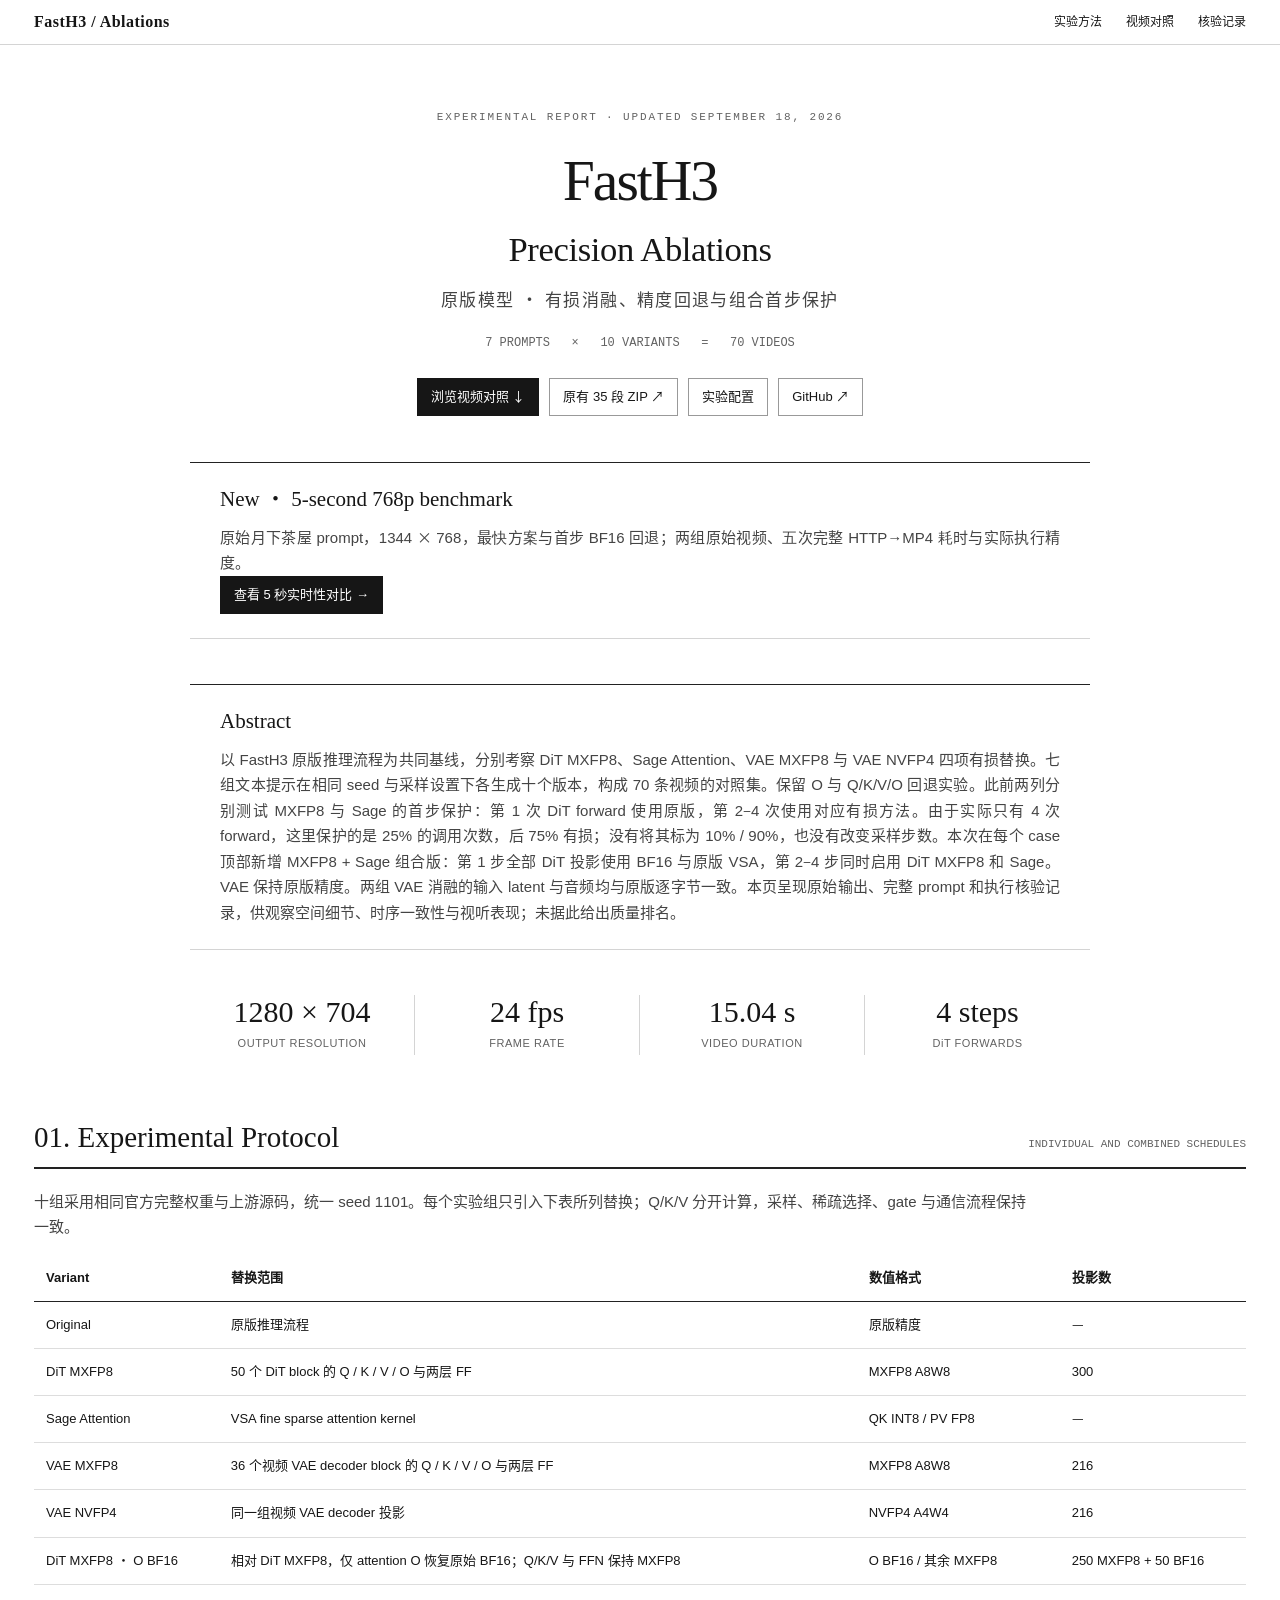
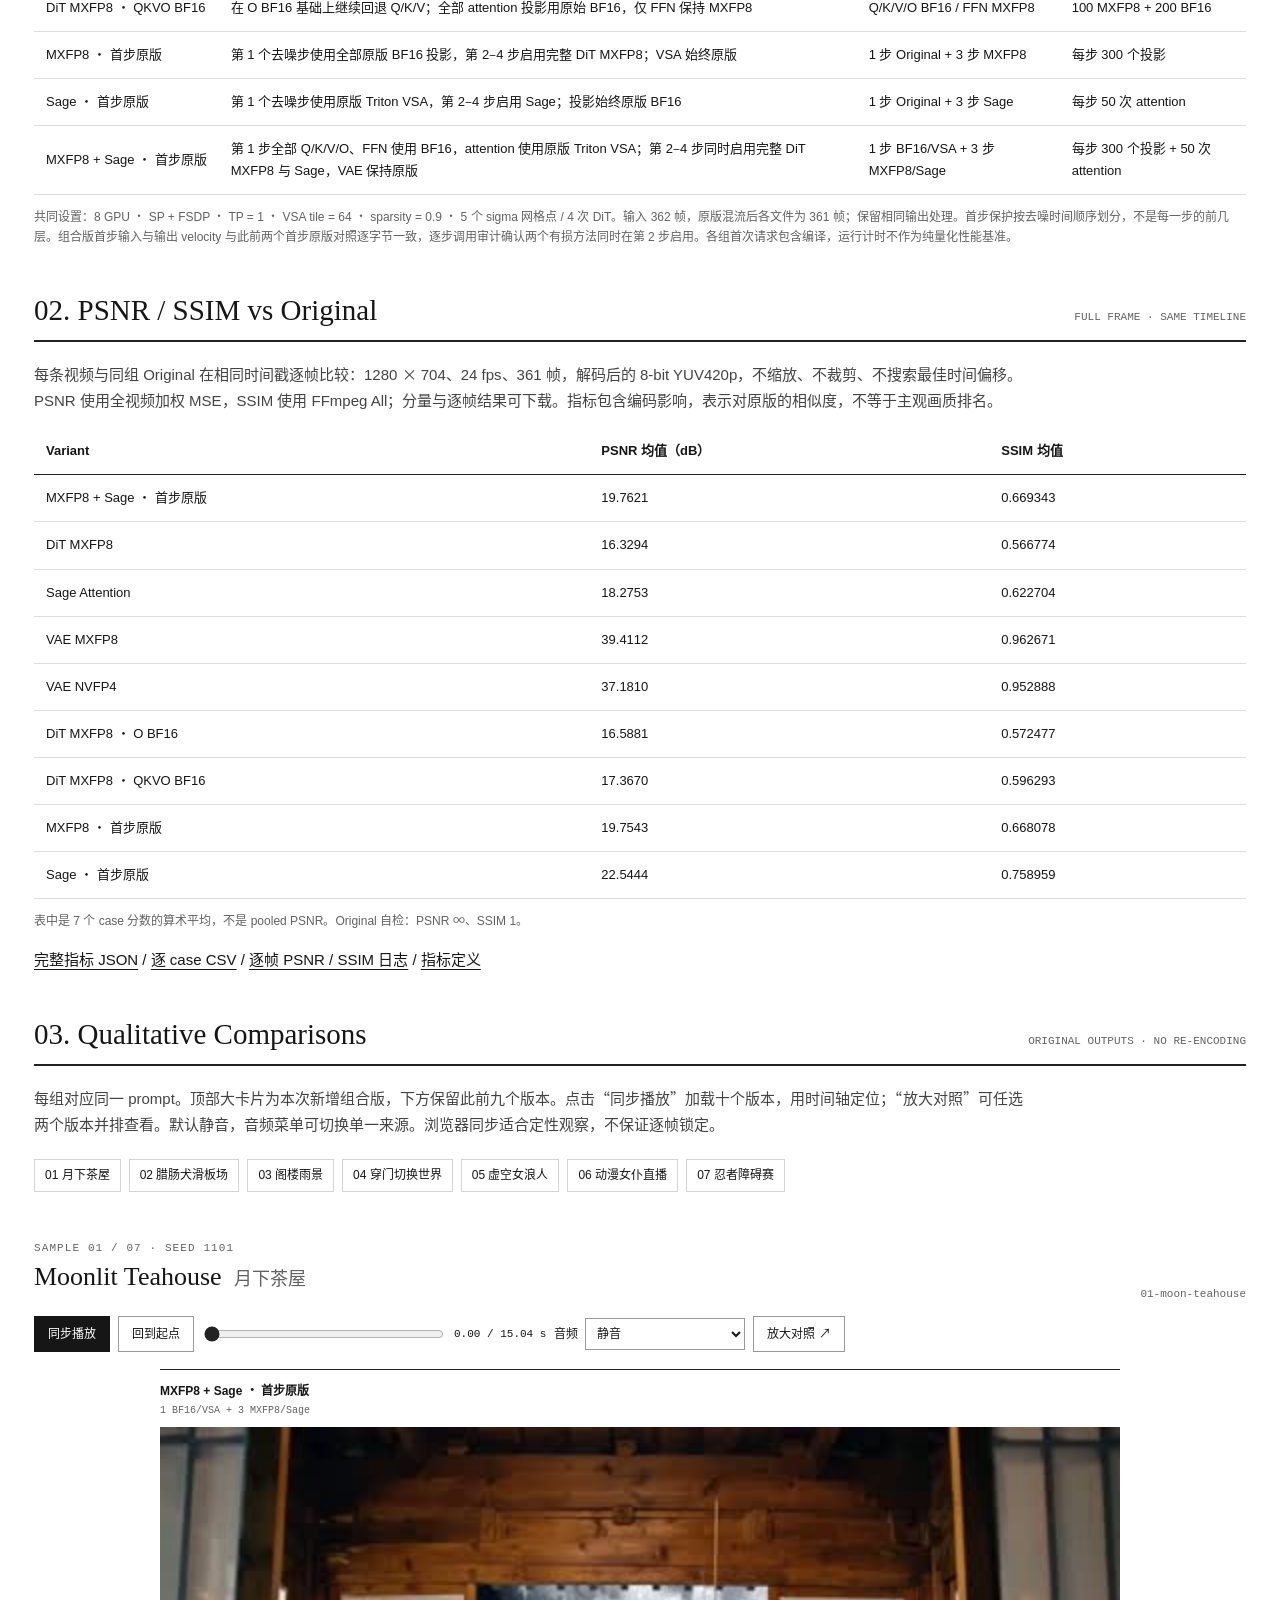
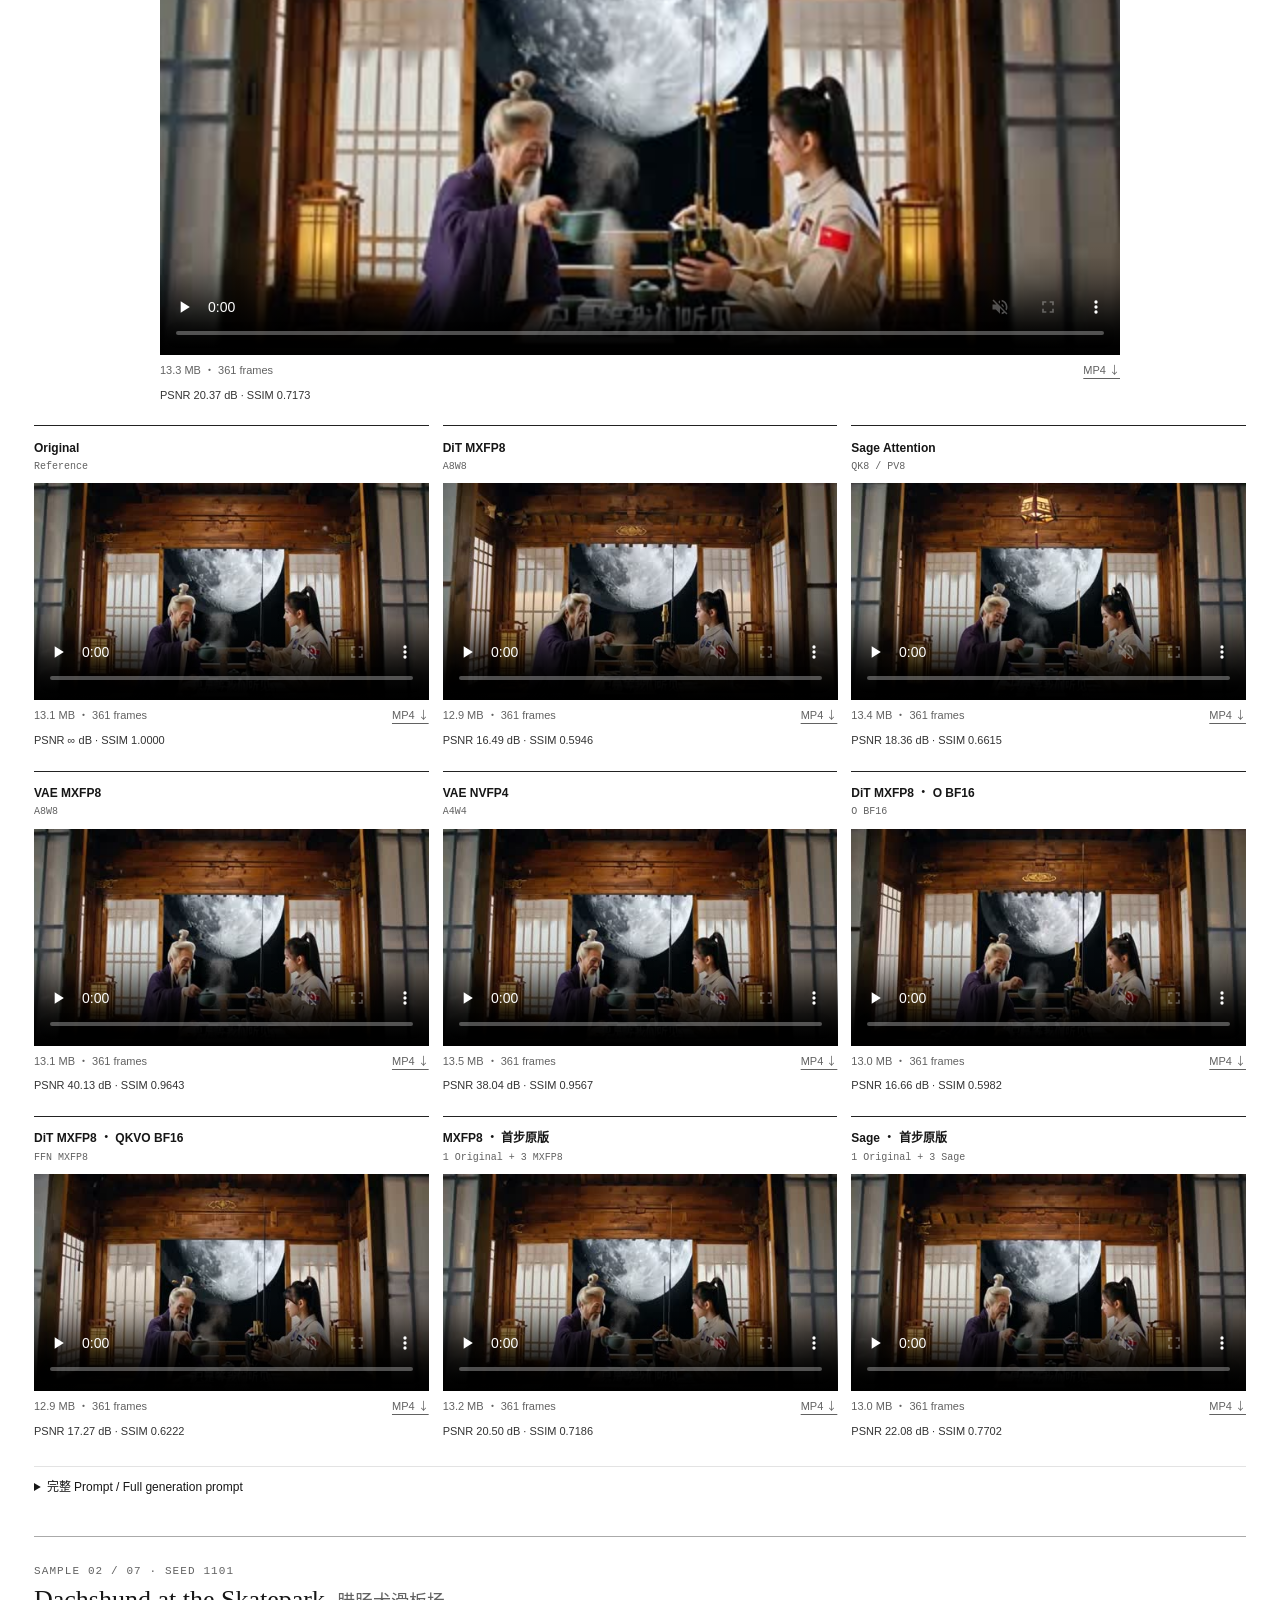
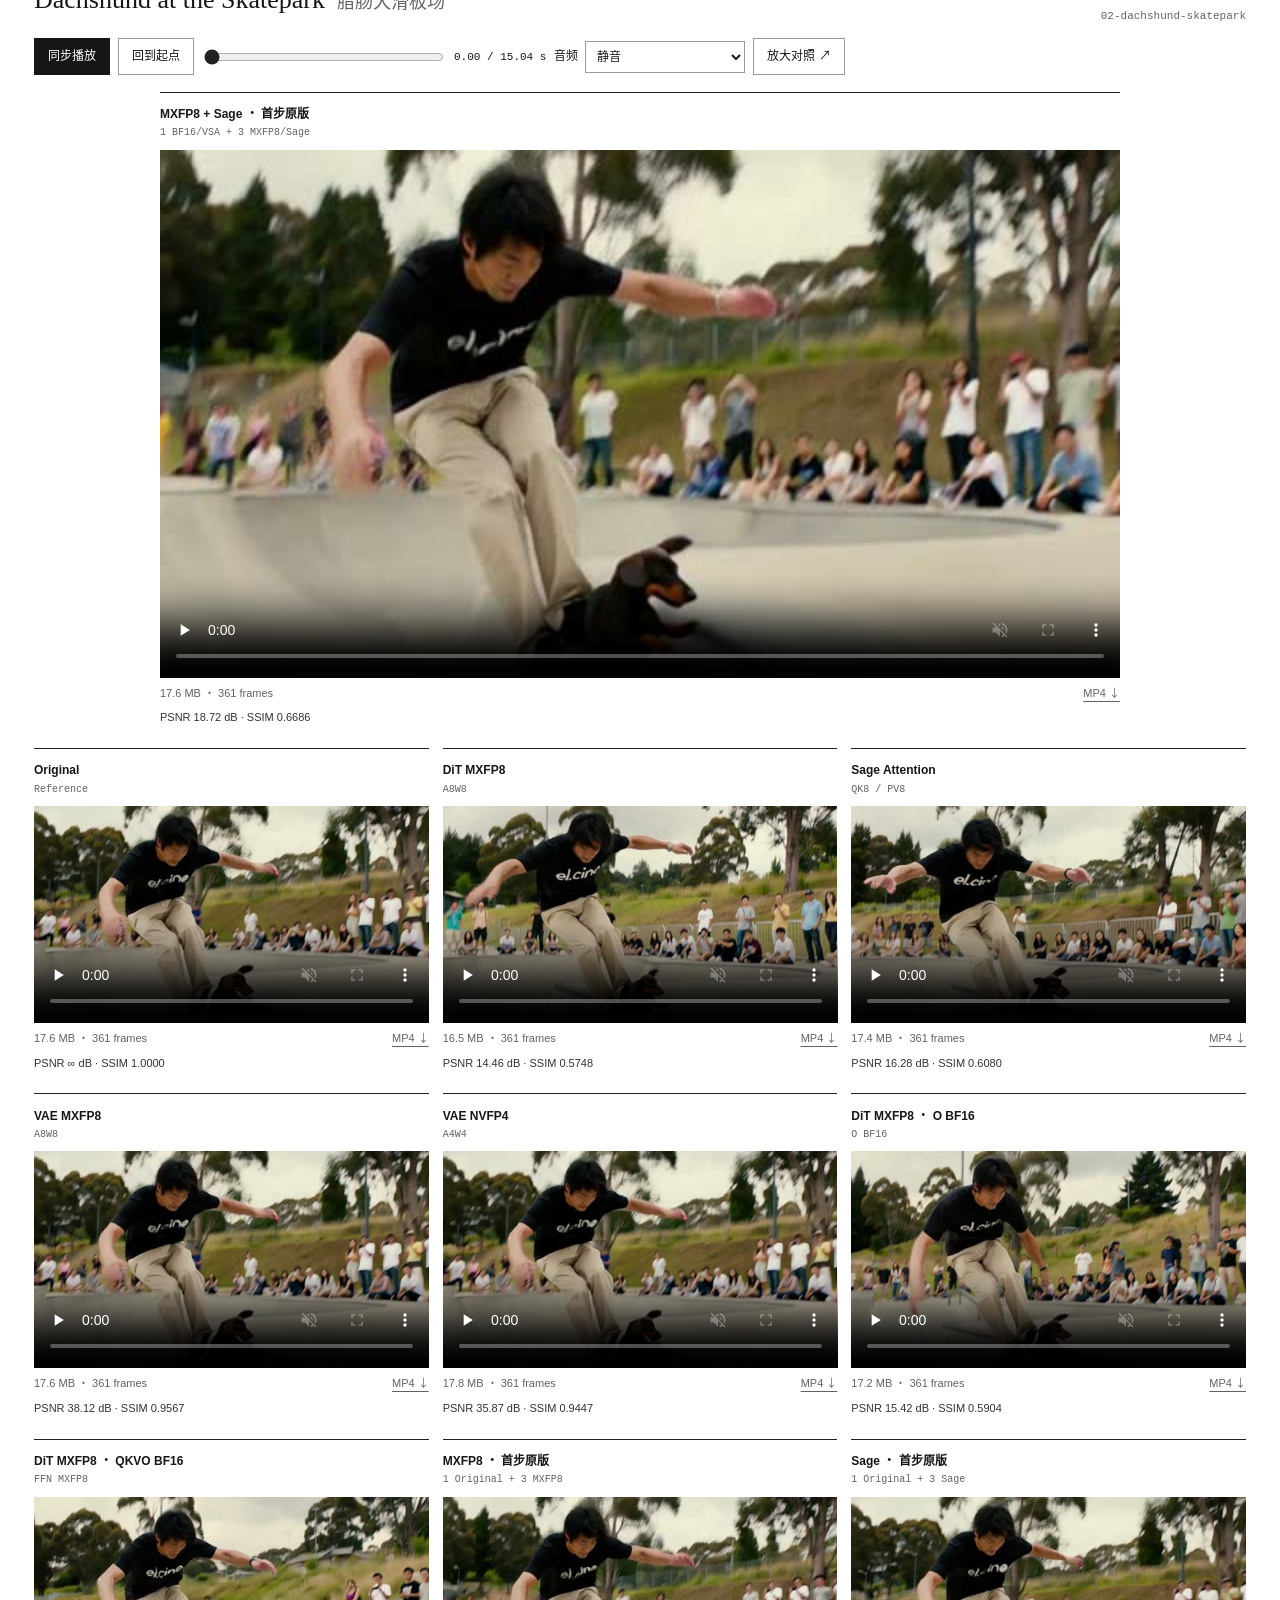
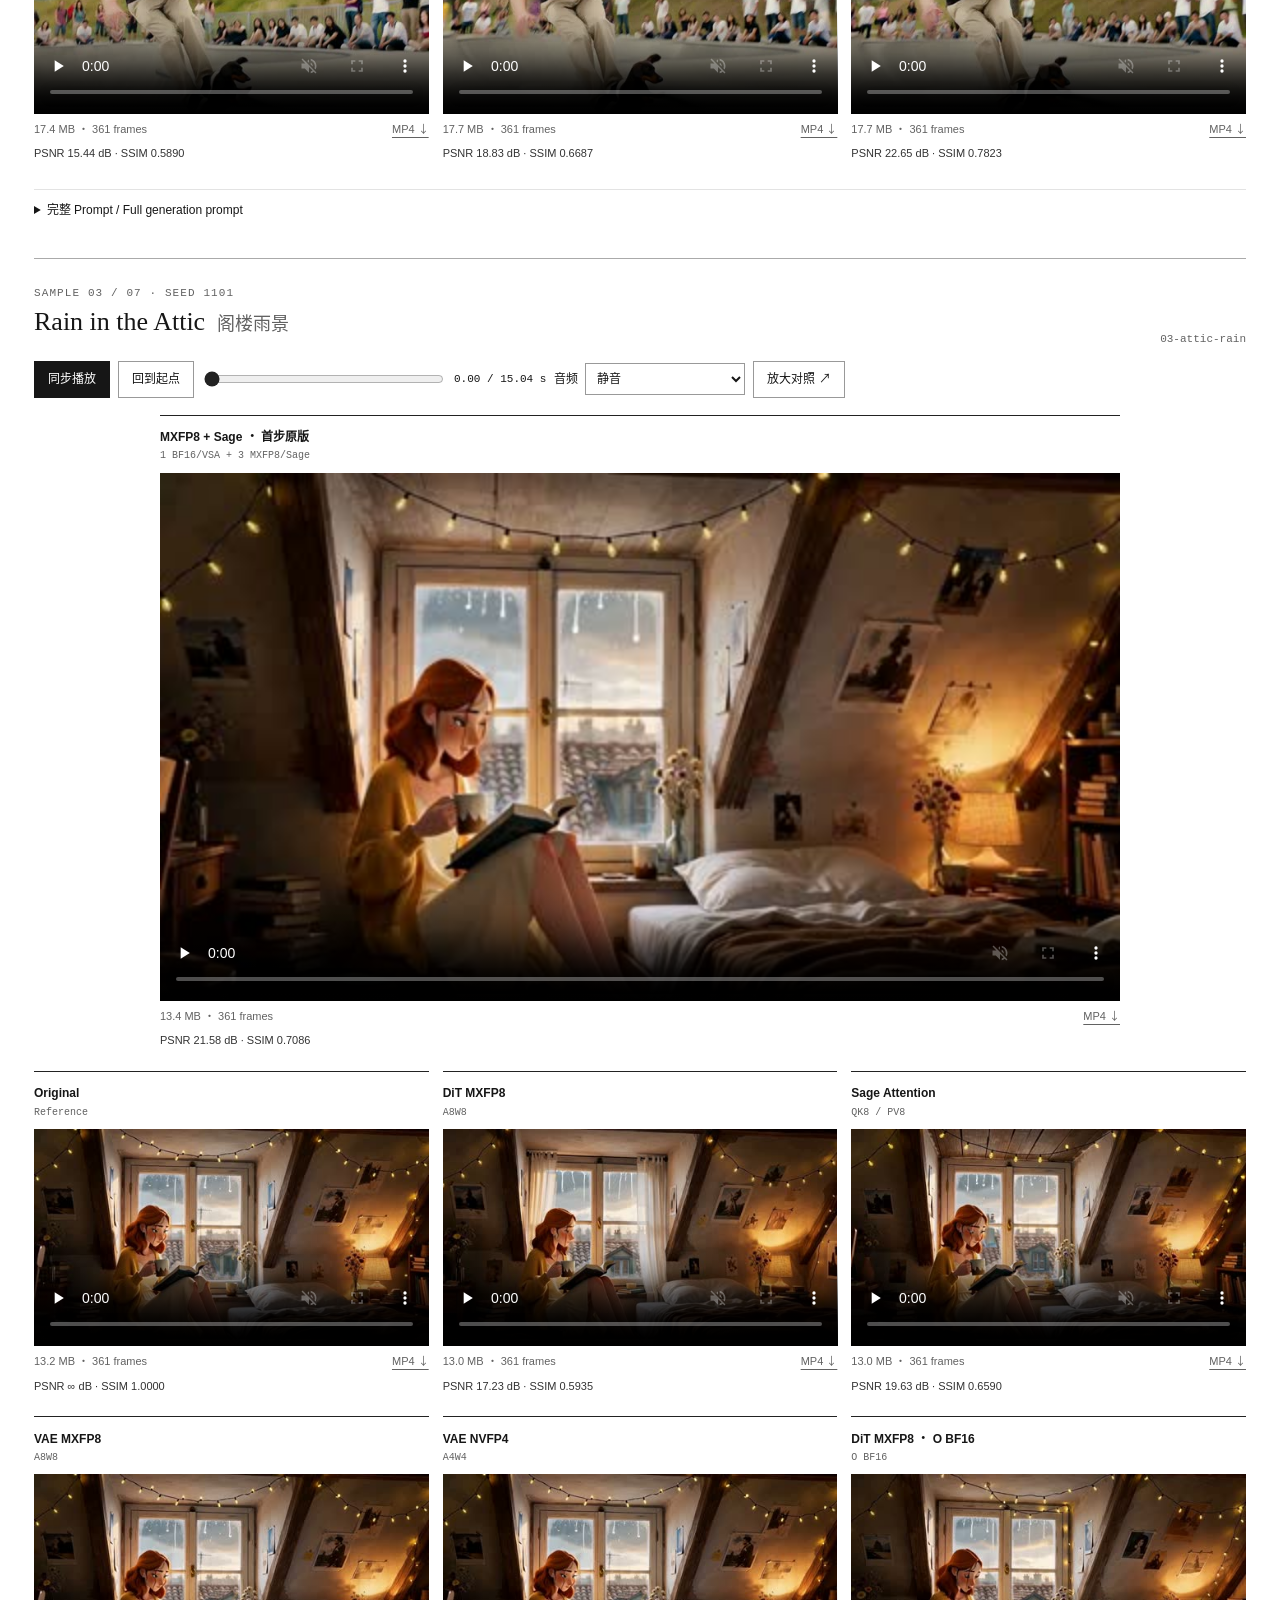
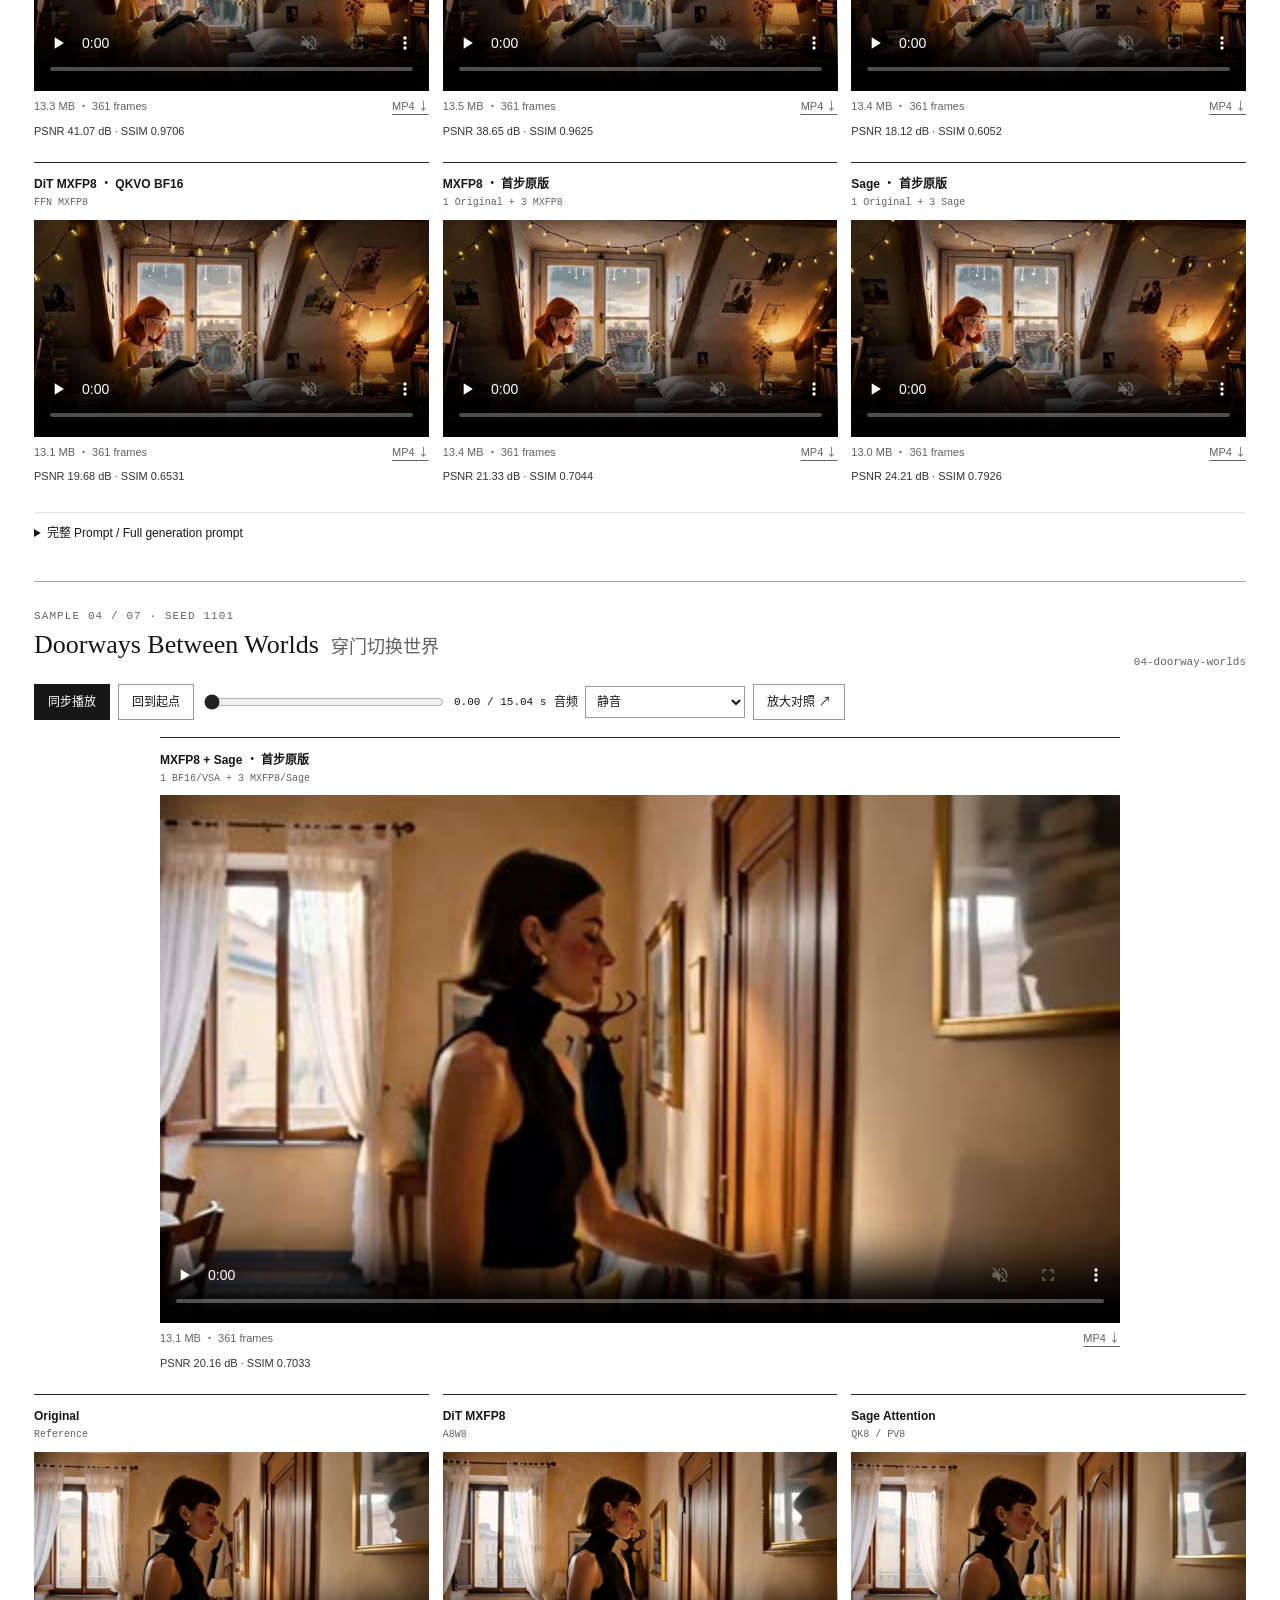
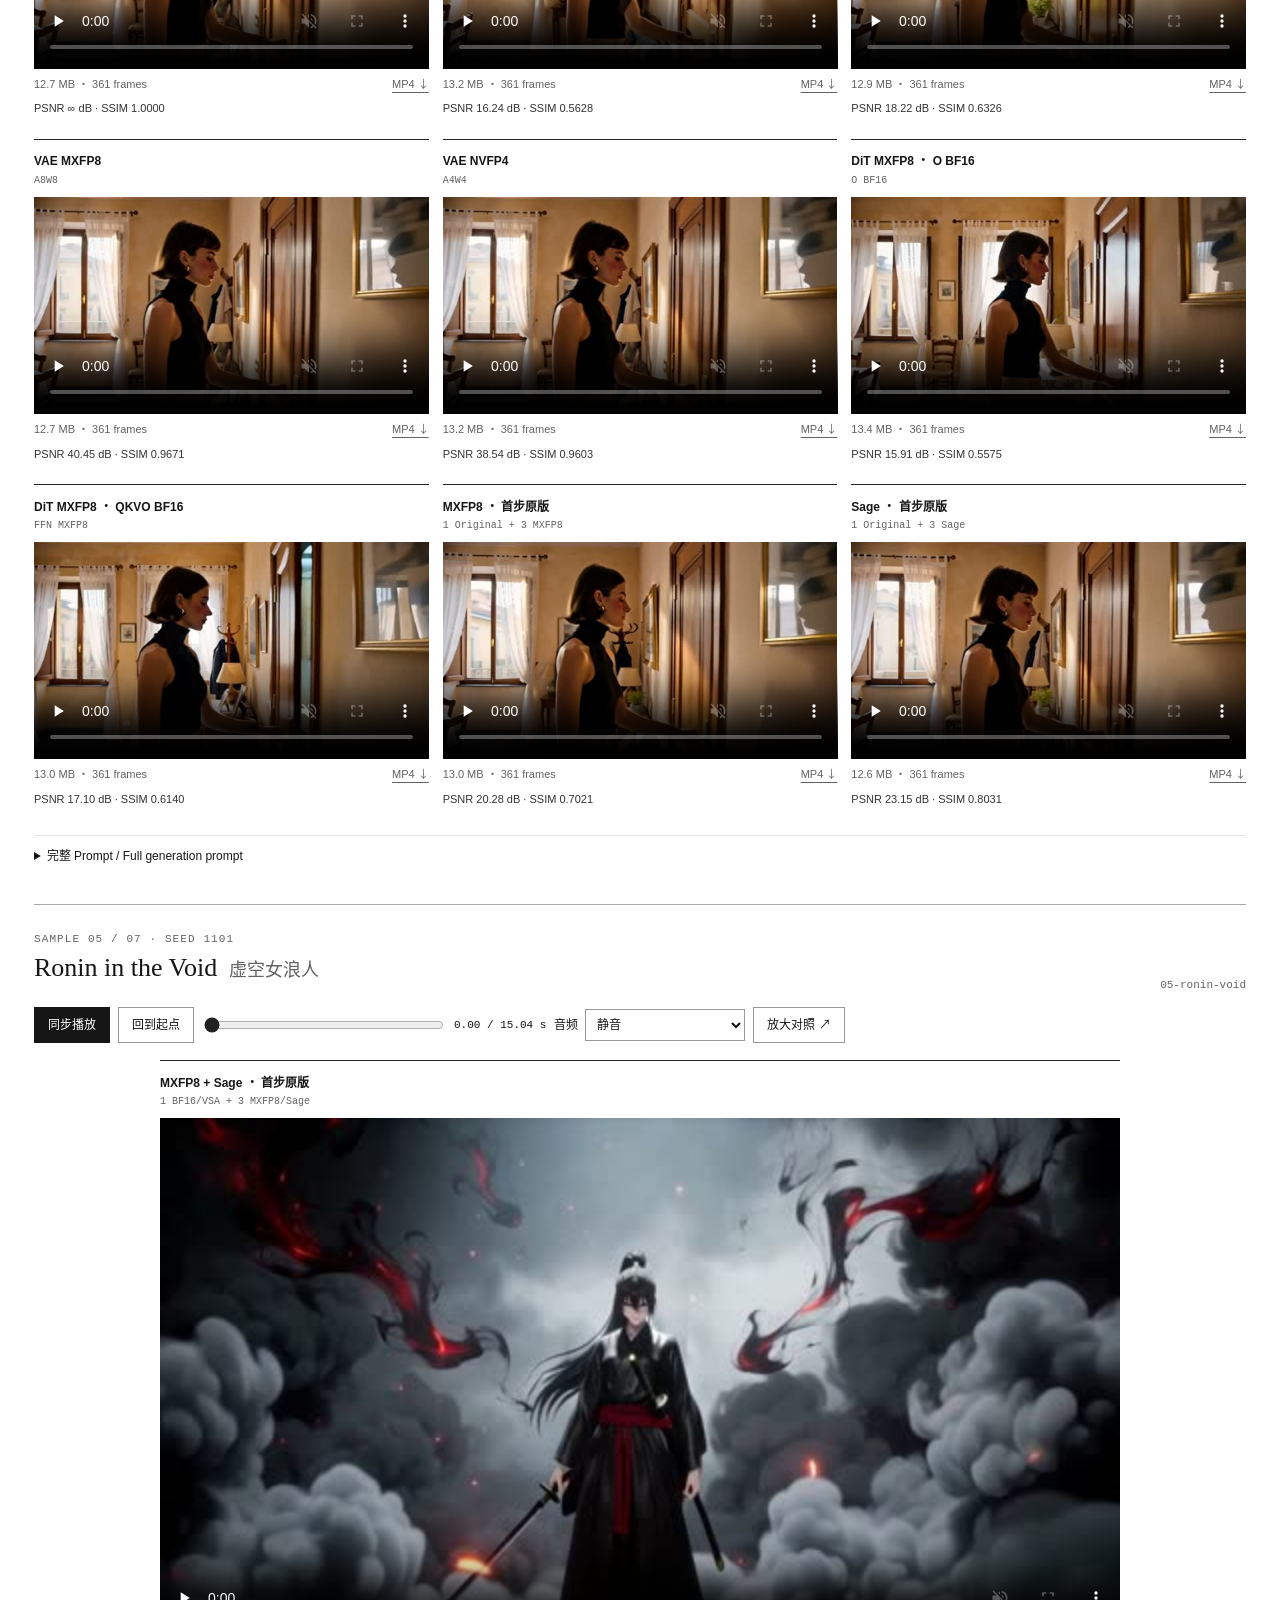
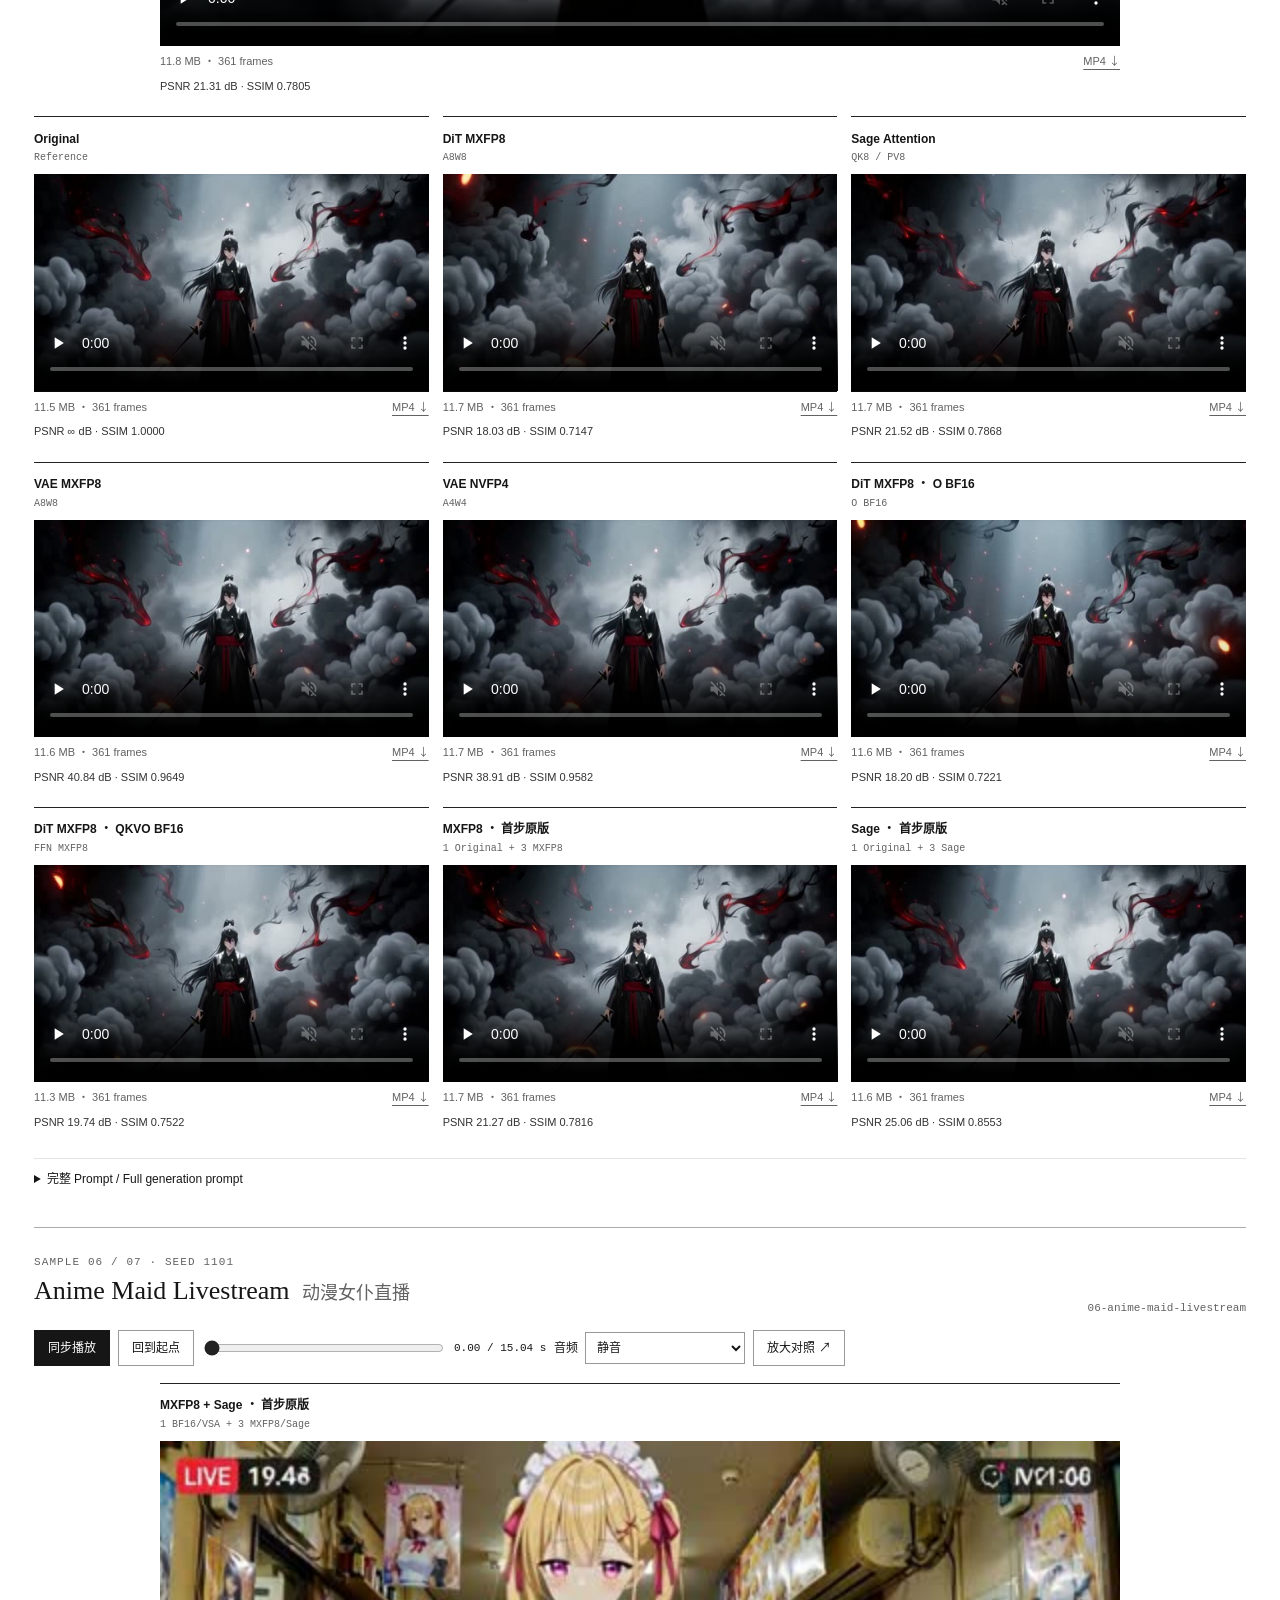
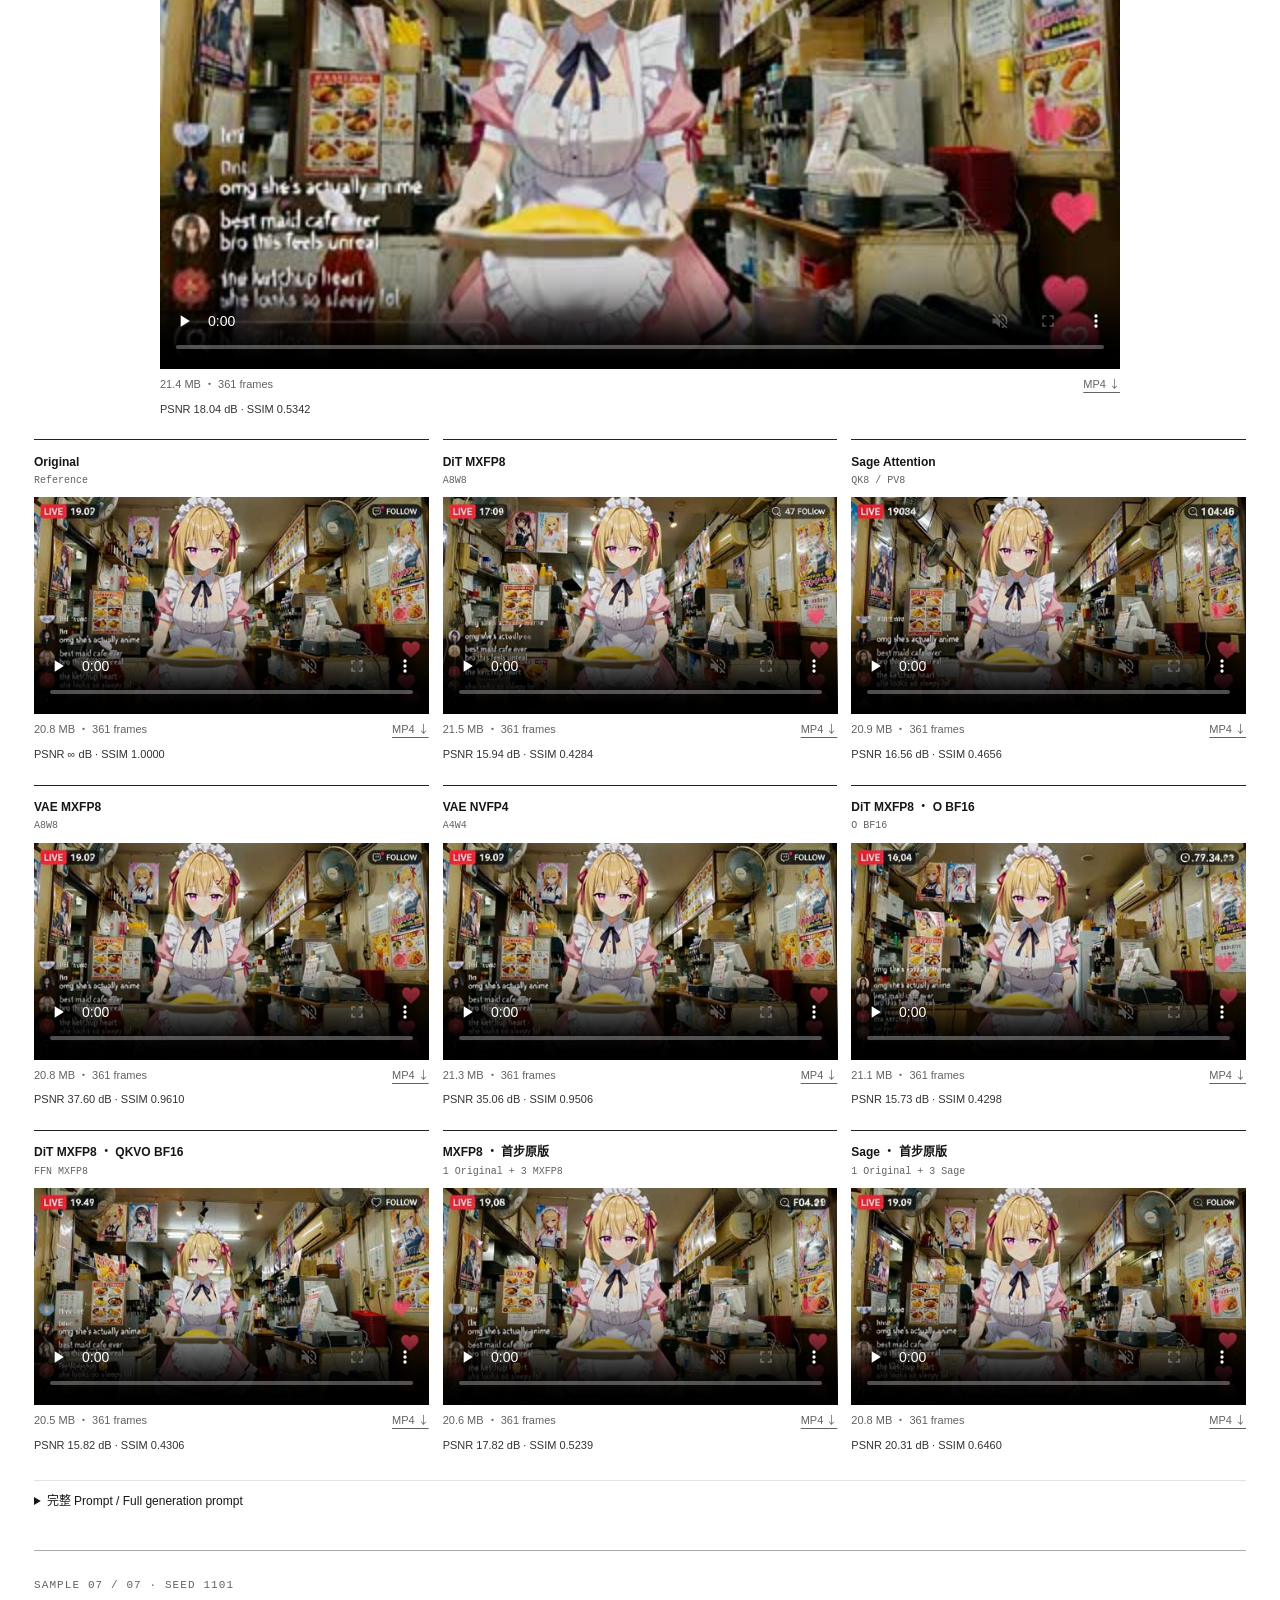
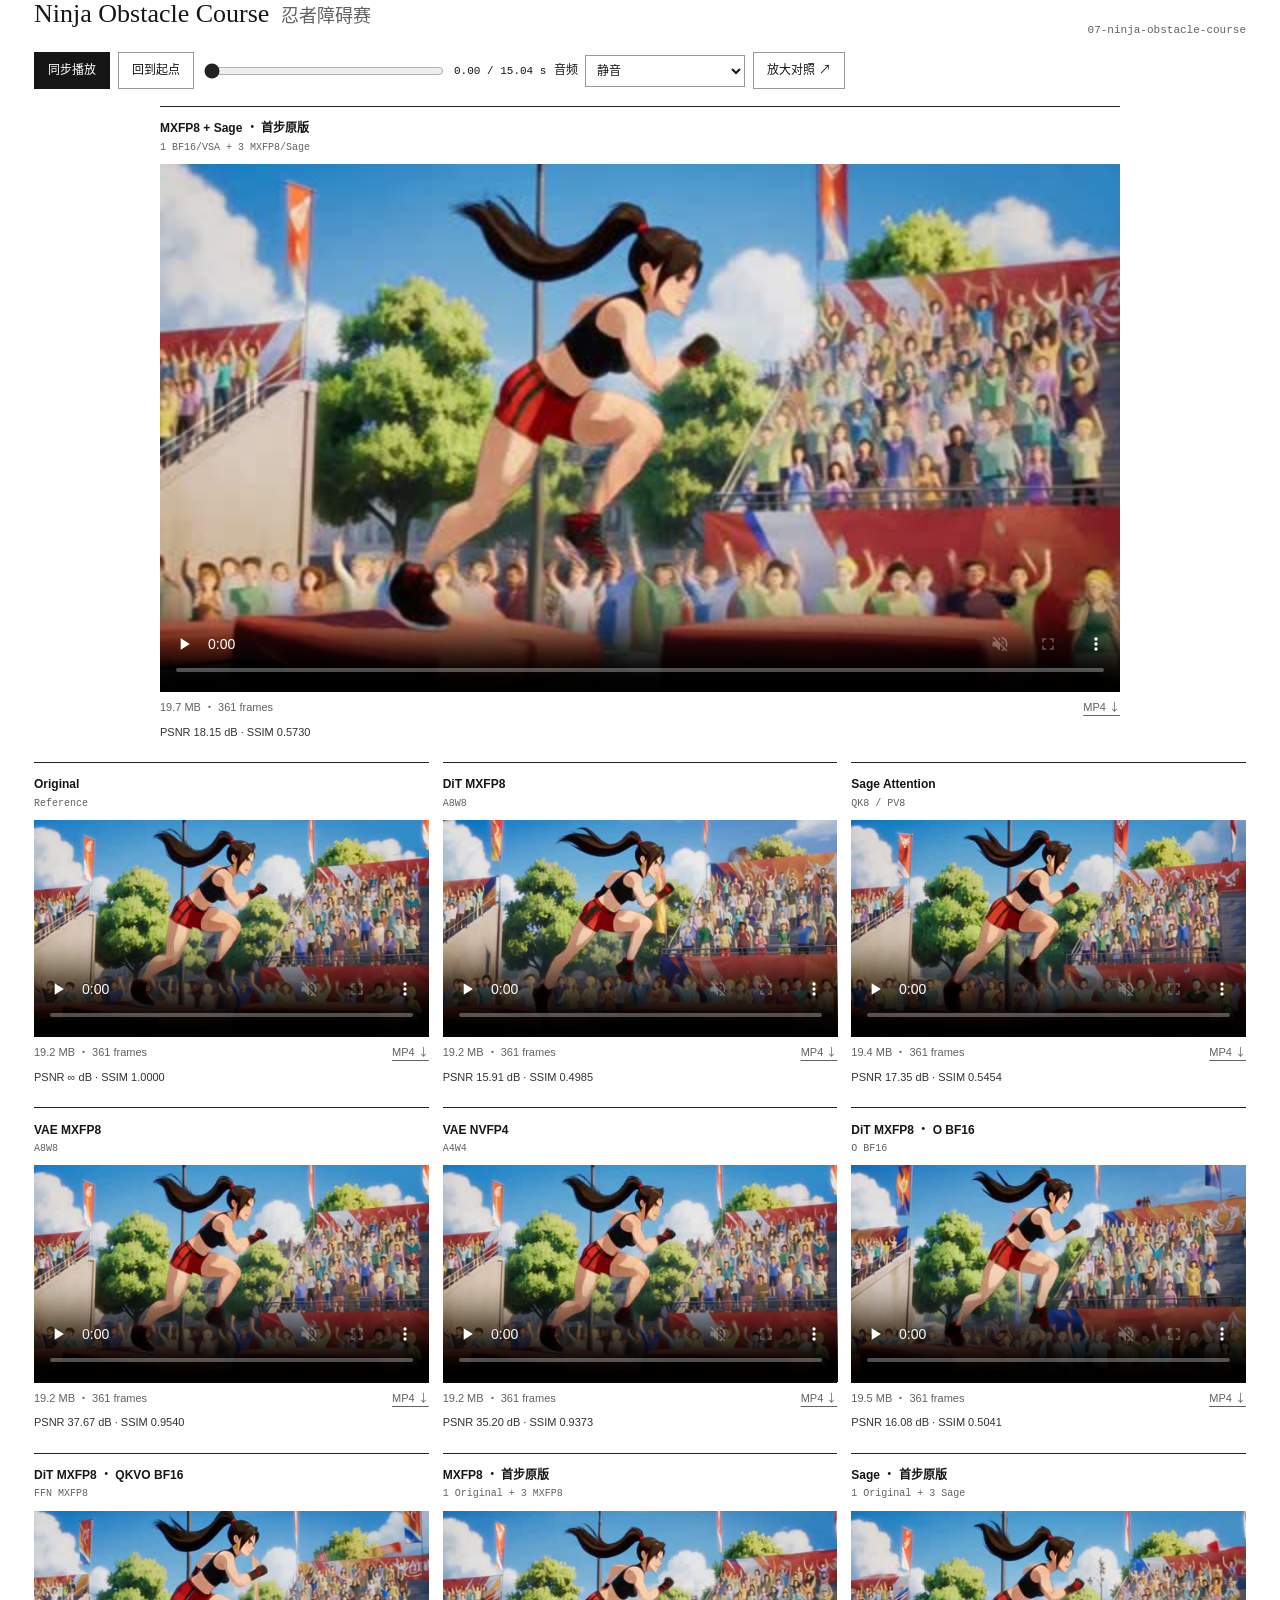
==== commit 96c595f9: "Add five-second 768p FastH3 realtime and first-step BF16 comparison" ====
--- a/index.html
+++ b/index.html
@@ -5,6 +5,7 @@
 <nav aria-label="主导航"><div class="nav-inner"><a class="wordmark" href="#">FastH3 / Ablations</a><div class="nav-links"><a href="#protocol">实验方法</a><a href="#results">视频对照</a><a href="#verification">核验记录</a></div></div></nav>
 <header class="hero"><div class="eyebrow">Experimental report · Updated September 18, 2026</div><h1>FastH3<span>Precision Ablations</span></h1><p class="subtitle">原版模型 · 有损消融、精度回退与组合首步保护</p><p class="byline">7 PROMPTS &nbsp; × &nbsp; 10 VARIANTS &nbsp; = &nbsp; 70 VIDEOS</p>
 <div class="resource-links"><a class="button primary" href="#results">浏览视频对照 ↓</a><a class="button" href="https://github.com/lishunyang12/fasth3-lossy-ablation/releases/download/v1.0/fasth3-single-lossy-35-videos.zip">原有 35 段 ZIP ↗</a><a class="button" href="execution-manifest.json">实验配置</a><a class="button" href="https://github.com/lishunyang12/fasth3-lossy-ablation">GitHub ↗</a></div></header>
+<section class="abstract" id="five-second-benchmark"><h2>New · 5-second 768p benchmark</h2><p>原始月下茶屋 prompt，1344 × 768，最快方案与首步 BF16 回退；两组原始视频、五次完整 HTTP→MP4 耗时与实际执行精度。</p><p><a class="button primary" href="five-second.html">查看 5 秒实时性对比 →</a></p></section>
 <section class="abstract" aria-labelledby="abstract-title"><h2 id="abstract-title">Abstract</h2><p>以 FastH3 原版推理流程为共同基线，分别考察 DiT MXFP8、Sage Attention、VAE MXFP8 与 VAE NVFP4 四项有损替换。七组文本提示在相同 seed 与采样设置下各生成十个版本，构成 70 条视频的对照集。保留 O 与 Q/K/V/O 回退实验。此前两列分别测试 MXFP8 与 Sage 的首步保护：第 1 次 DiT forward 使用原版，第 2–4 次使用对应有损方法。由于实际只有 4 次 forward，这里保护的是 25% 的调用次数，后 75% 有损；没有将其标为 10% / 90%，也没有改变采样步数。本次在每个 case 顶部新增 MXFP8 + Sage 组合版：第 1 步全部 DiT 投影使用 BF16 与原版 VSA，第 2–4 步同时启用 DiT MXFP8 和 Sage。VAE 保持原版精度。两组 VAE 消融的输入 latent 与音频均与原版逐字节一致。本页呈现原始输出、完整 prompt 和执行核验记录，供观察空间细节、时序一致性与视听表现；未据此给出质量排名。</p></section>
 <div class="facts"><div class="fact"><strong>1280 × 704</strong><span>OUTPUT RESOLUTION</span></div><div class="fact"><strong>24 fps</strong><span>FRAME RATE</span></div><div class="fact"><strong>15.04 s</strong><span>VIDEO DURATION</span></div><div class="fact"><strong>4 steps</strong><span>DiT FORWARDS</span></div></div>
 <main><section id="protocol"><div class="section-title"><h2>01. Experimental Protocol</h2><span>INDIVIDUAL AND COMBINED SCHEDULES</span></div><p class="method-copy">十组采用相同官方完整权重与上游源码，统一 seed 1101。每个实验组只引入下表所列替换；Q/K/V 分开计算，采样、稀疏选择、gate 与通信流程保持一致。</p>
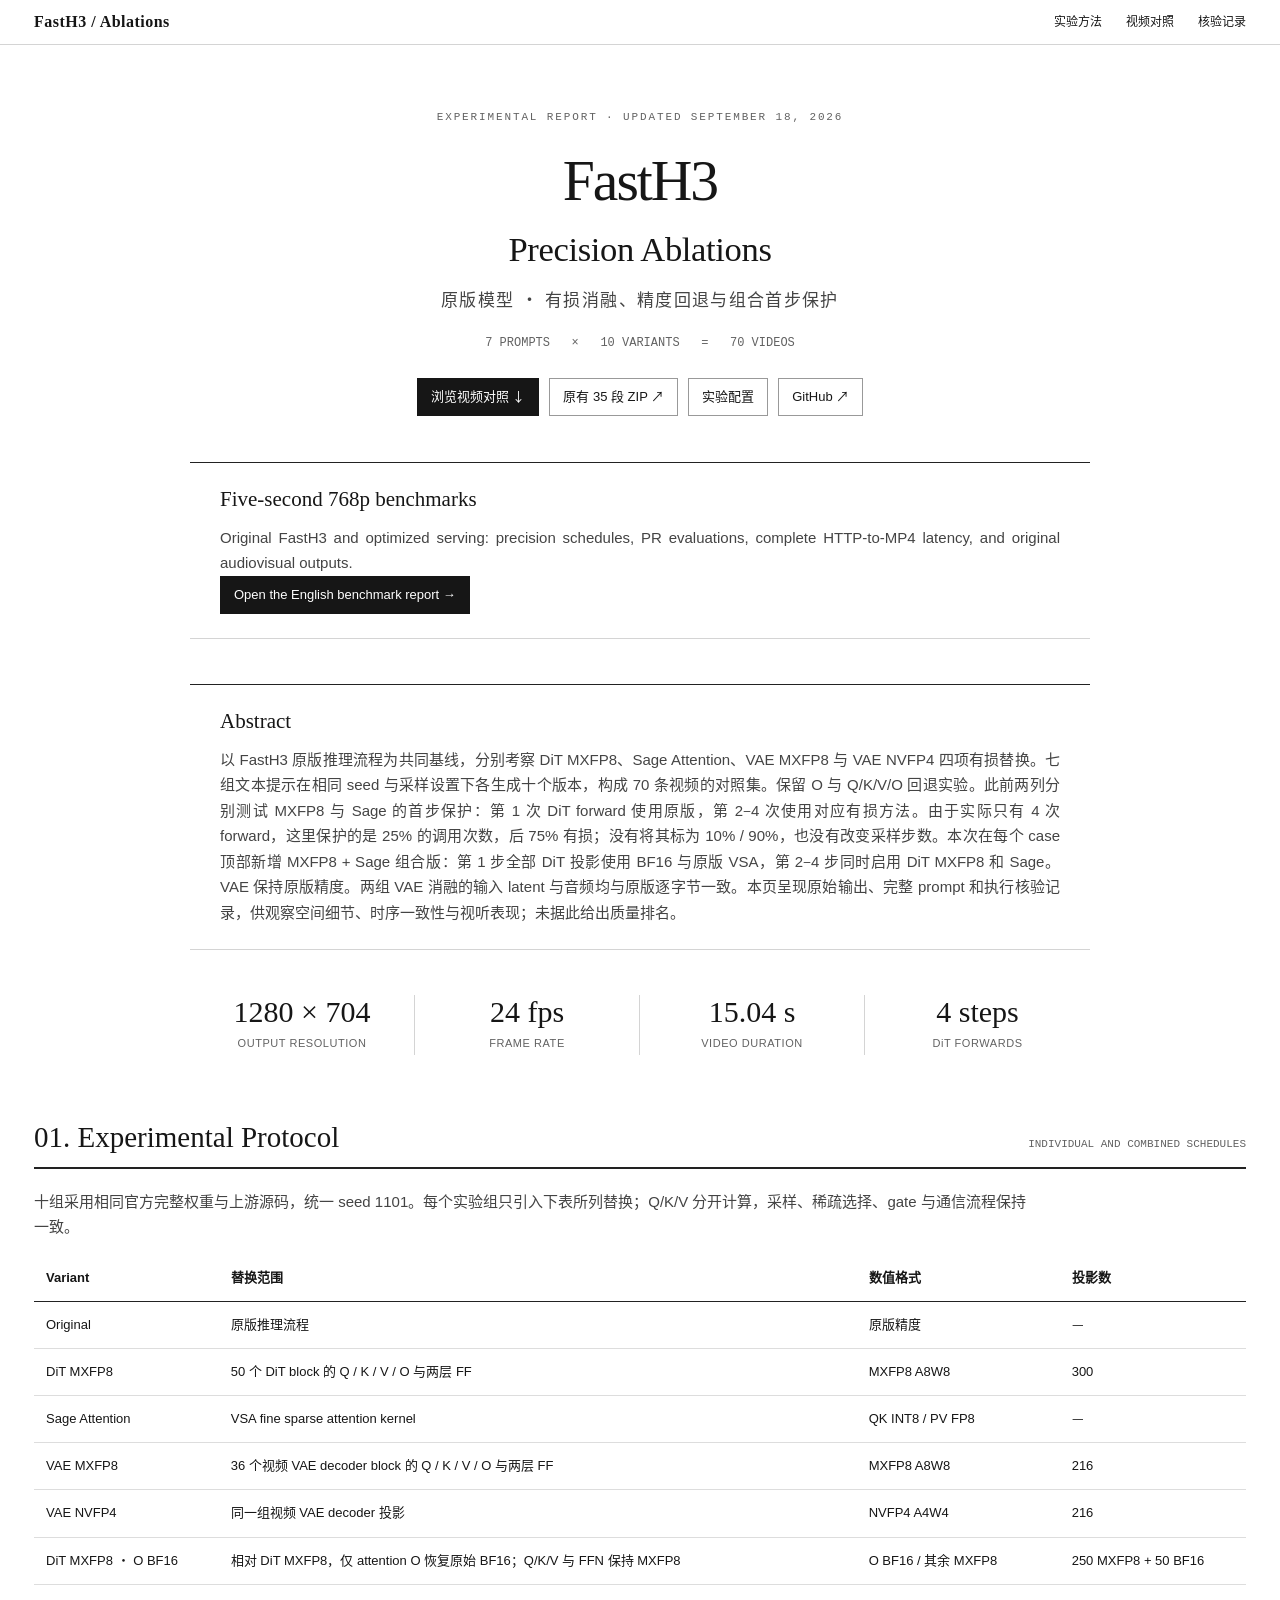
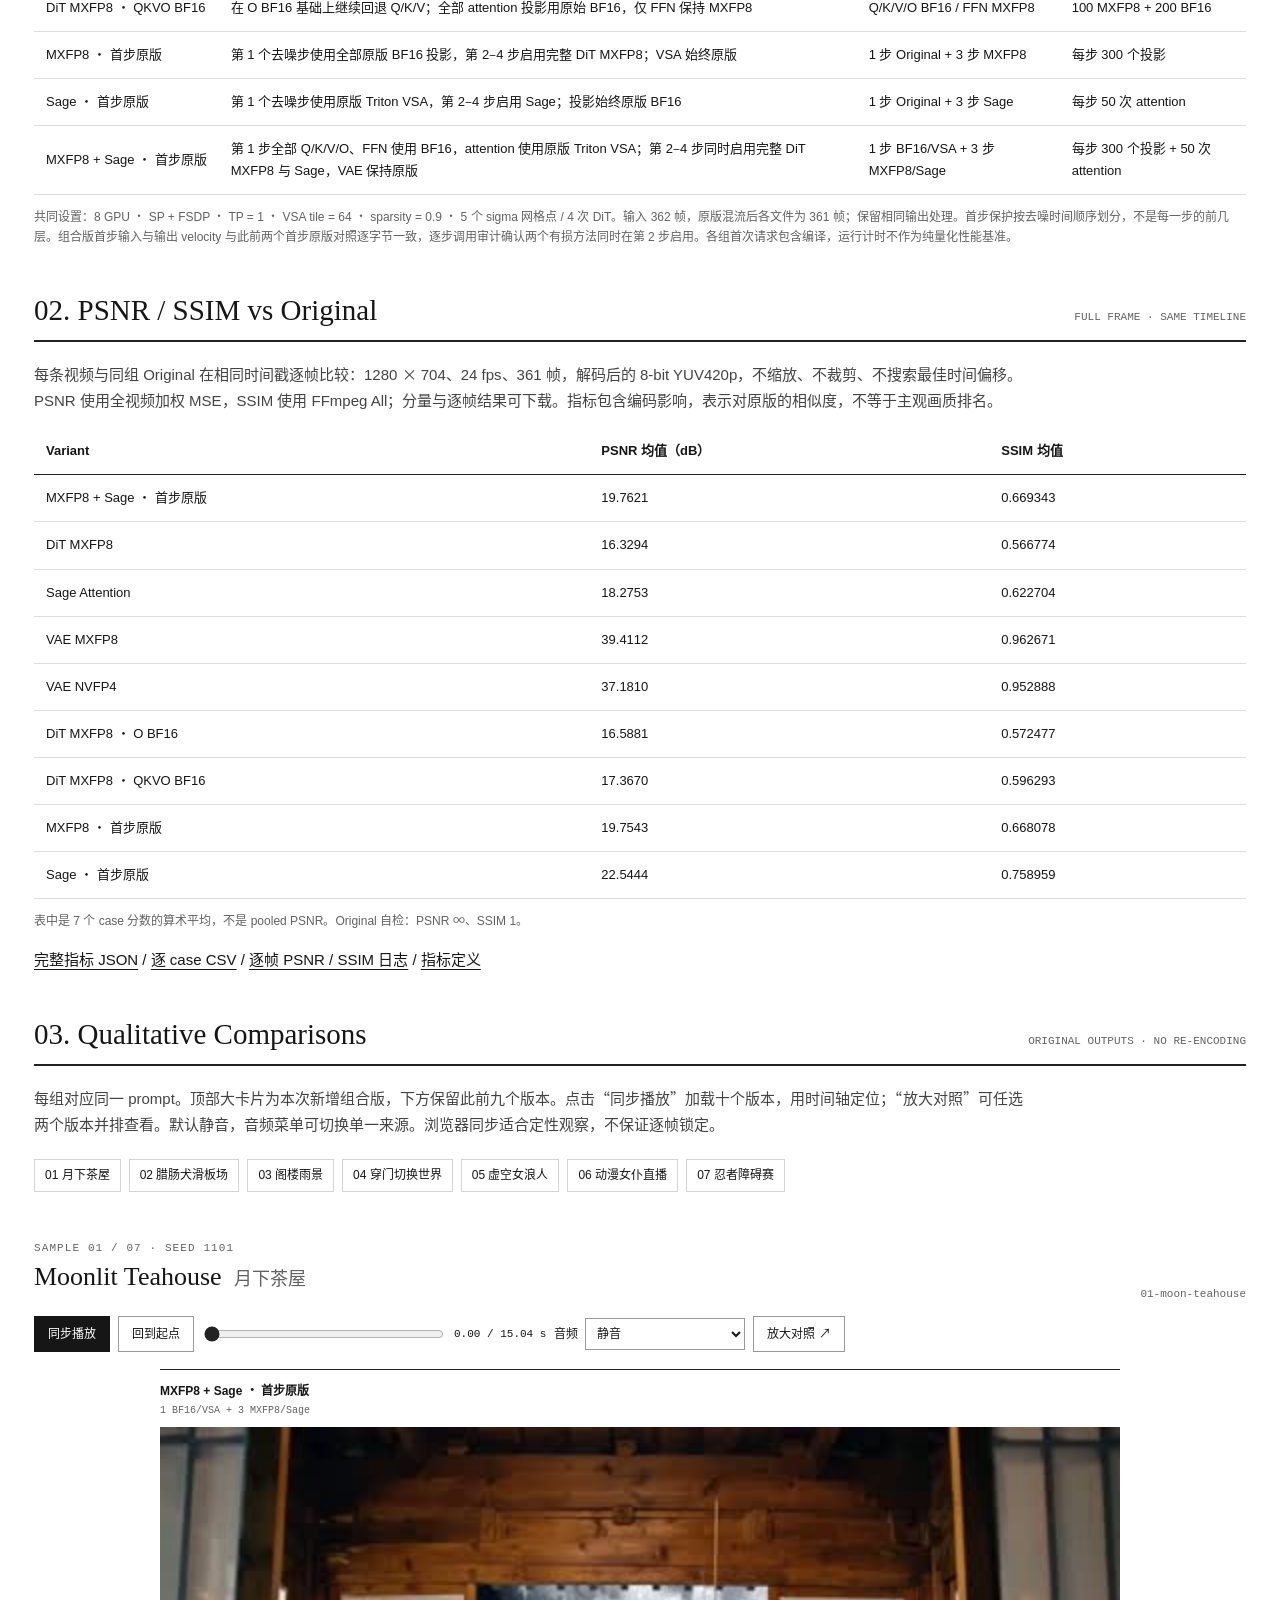
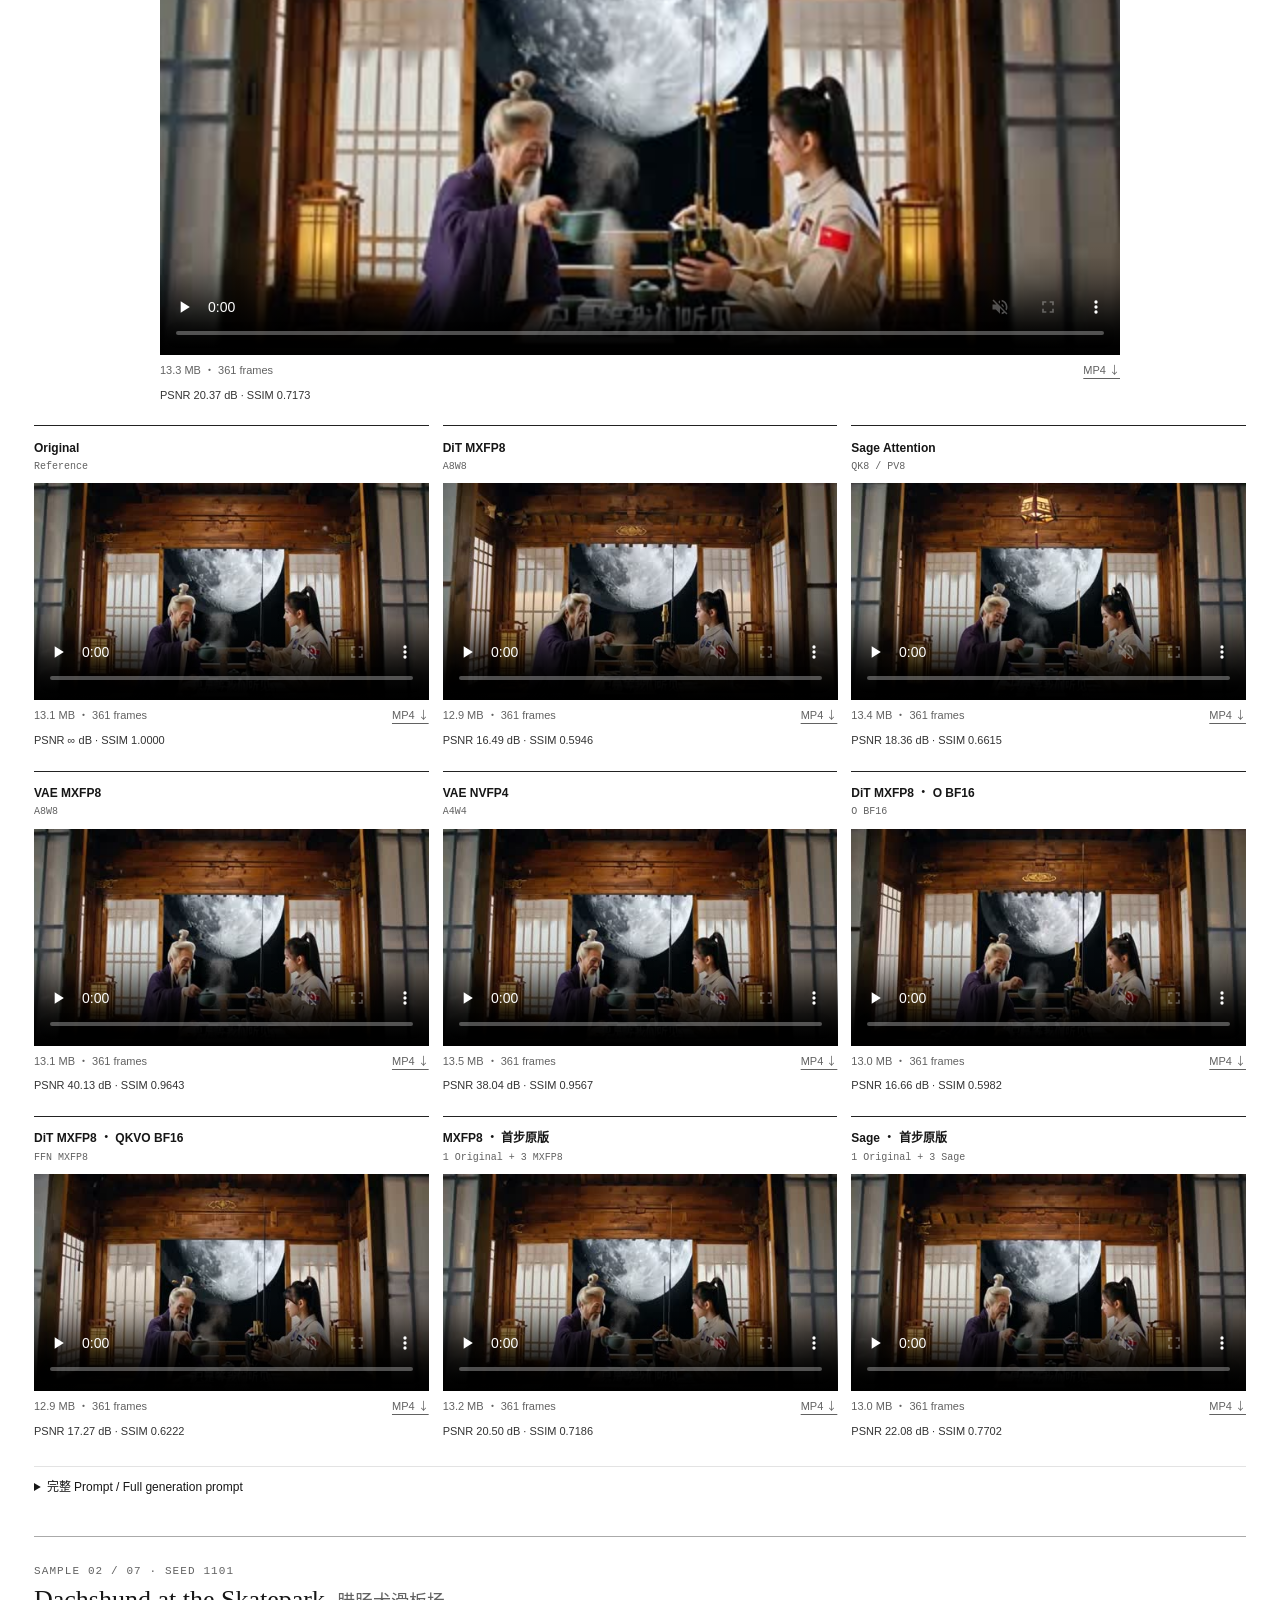
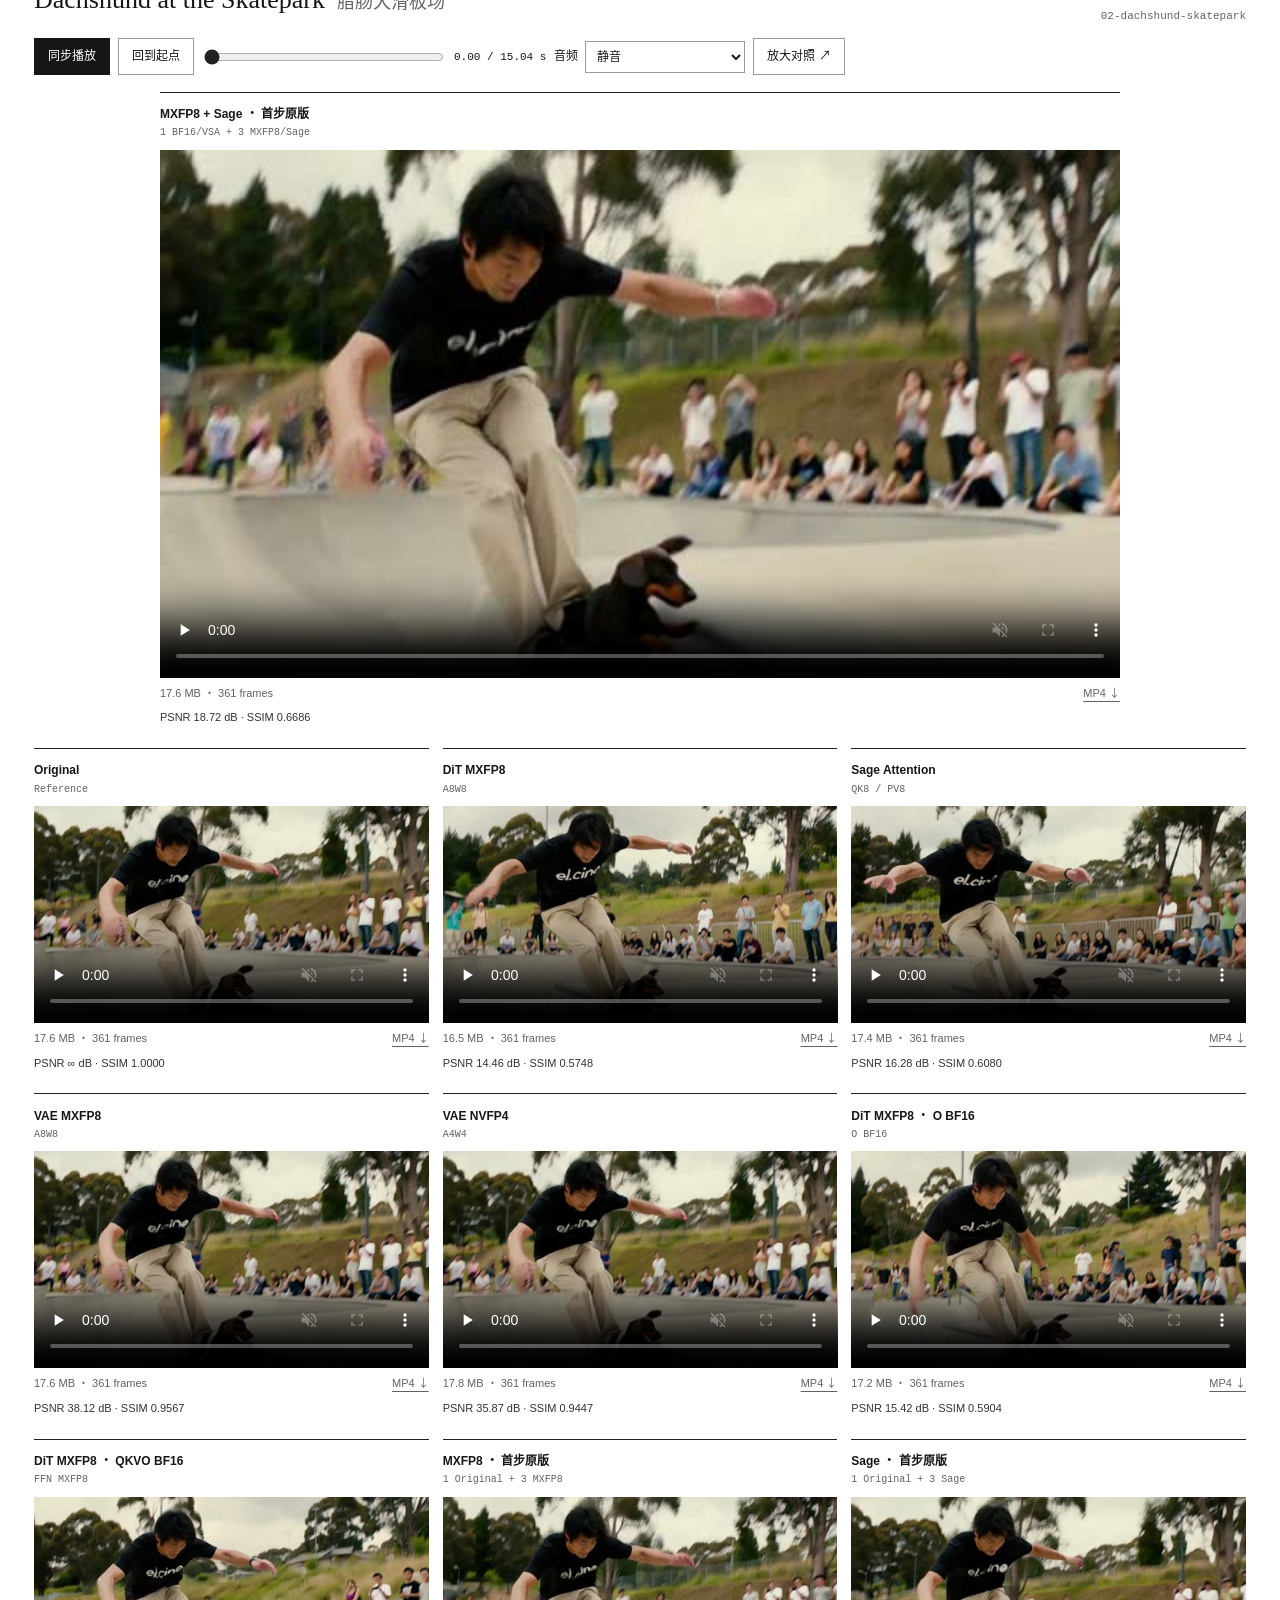
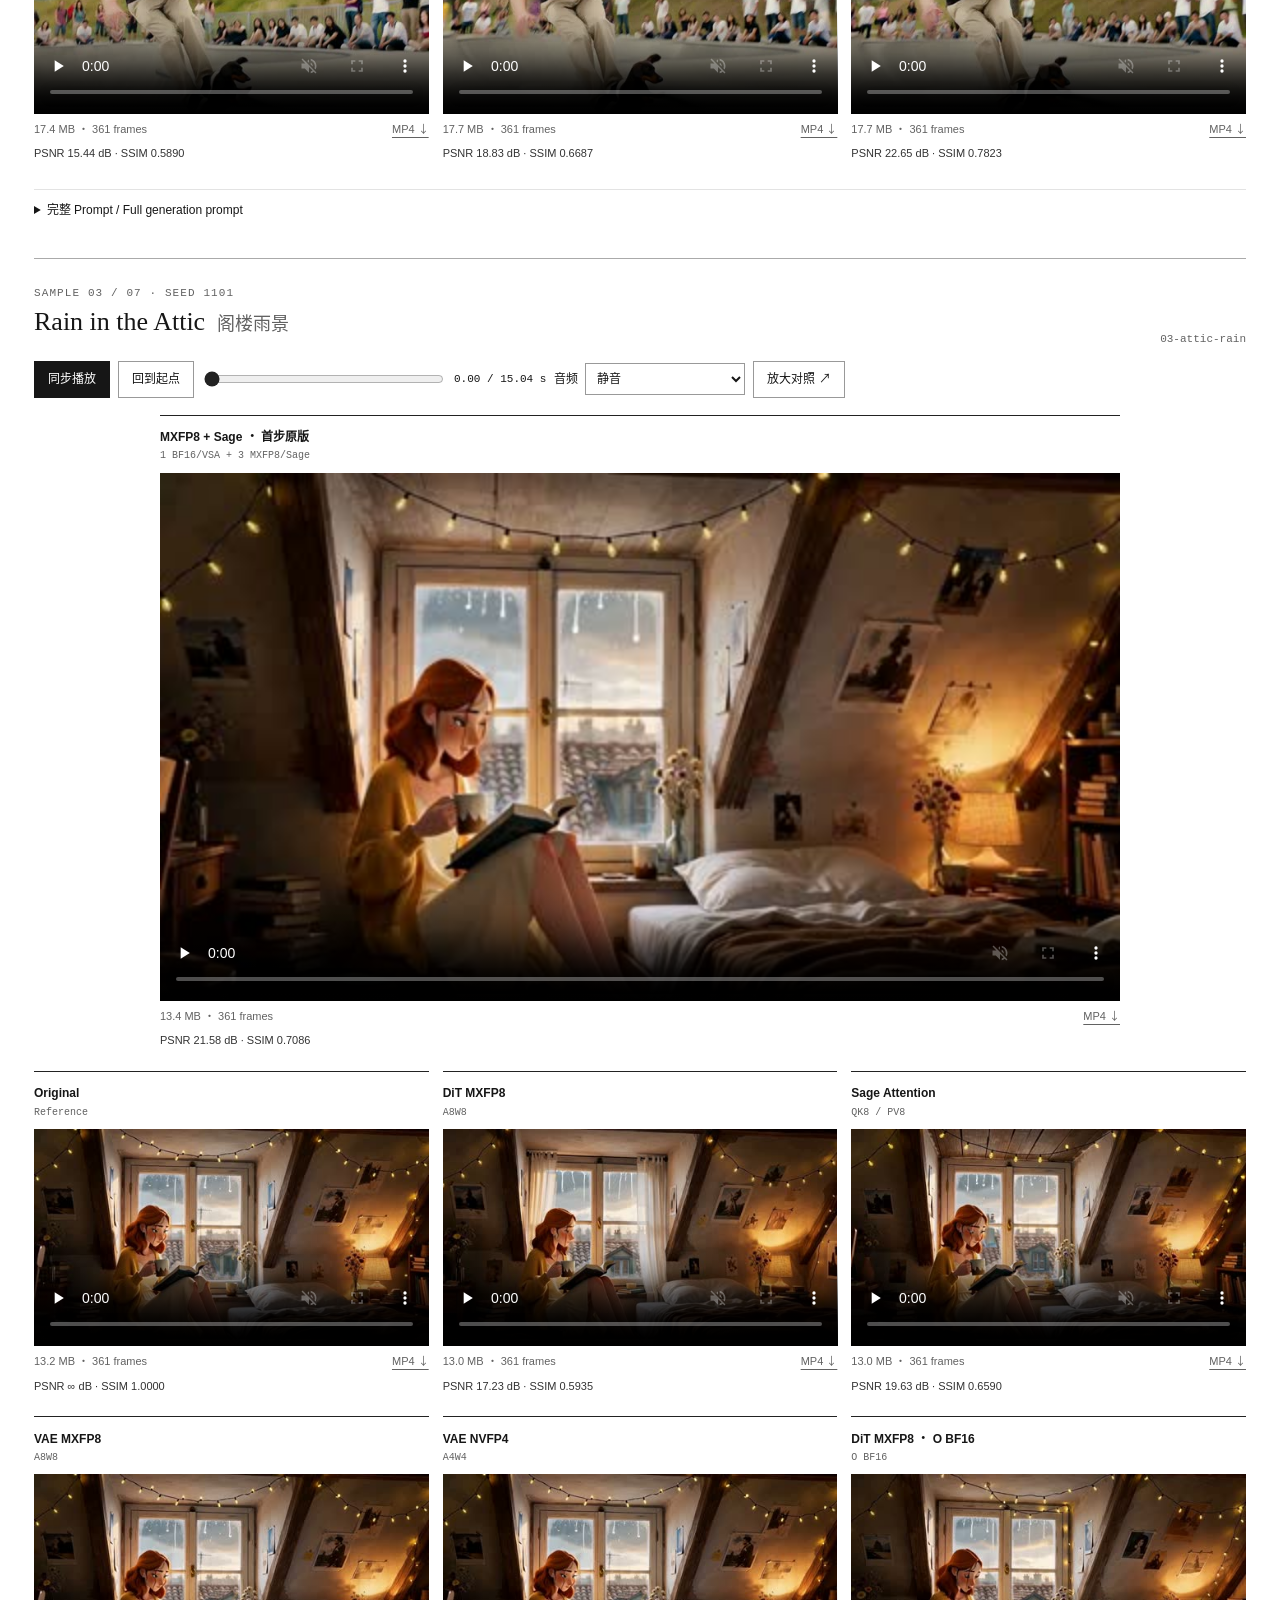
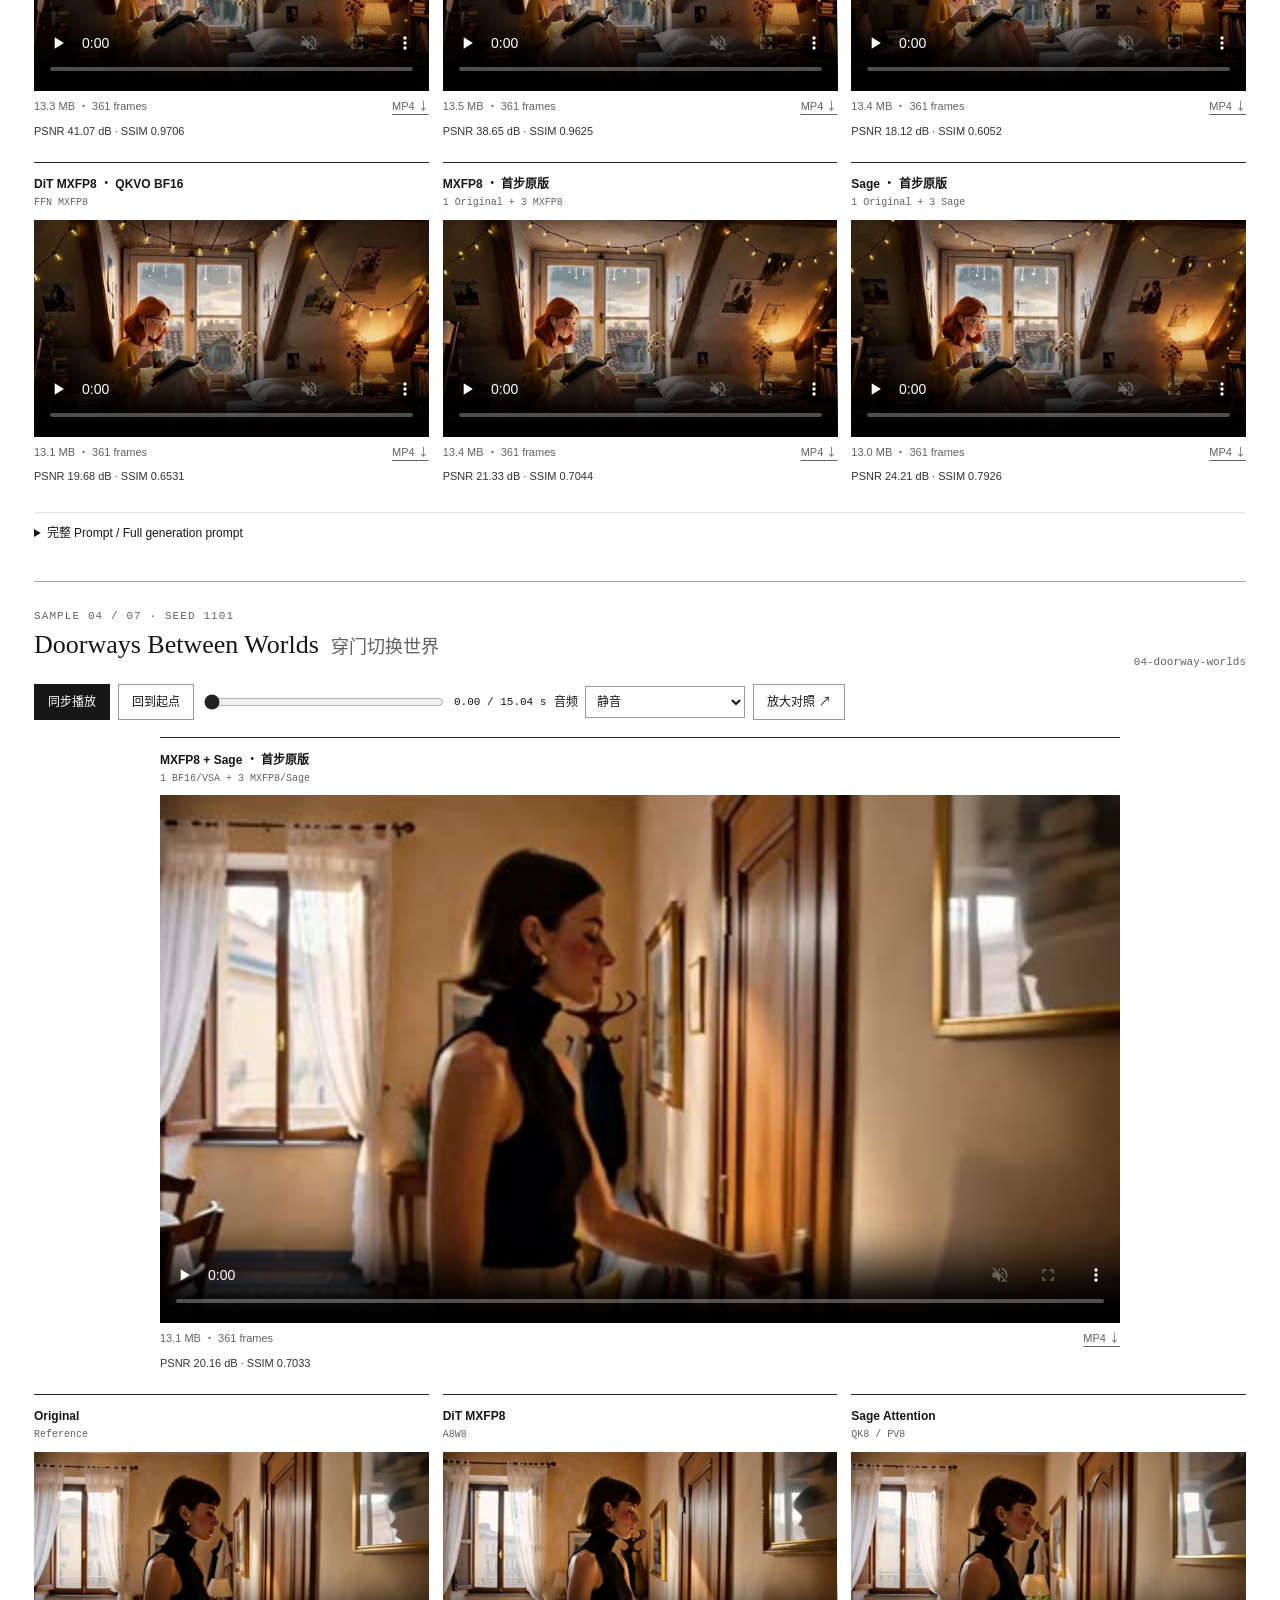
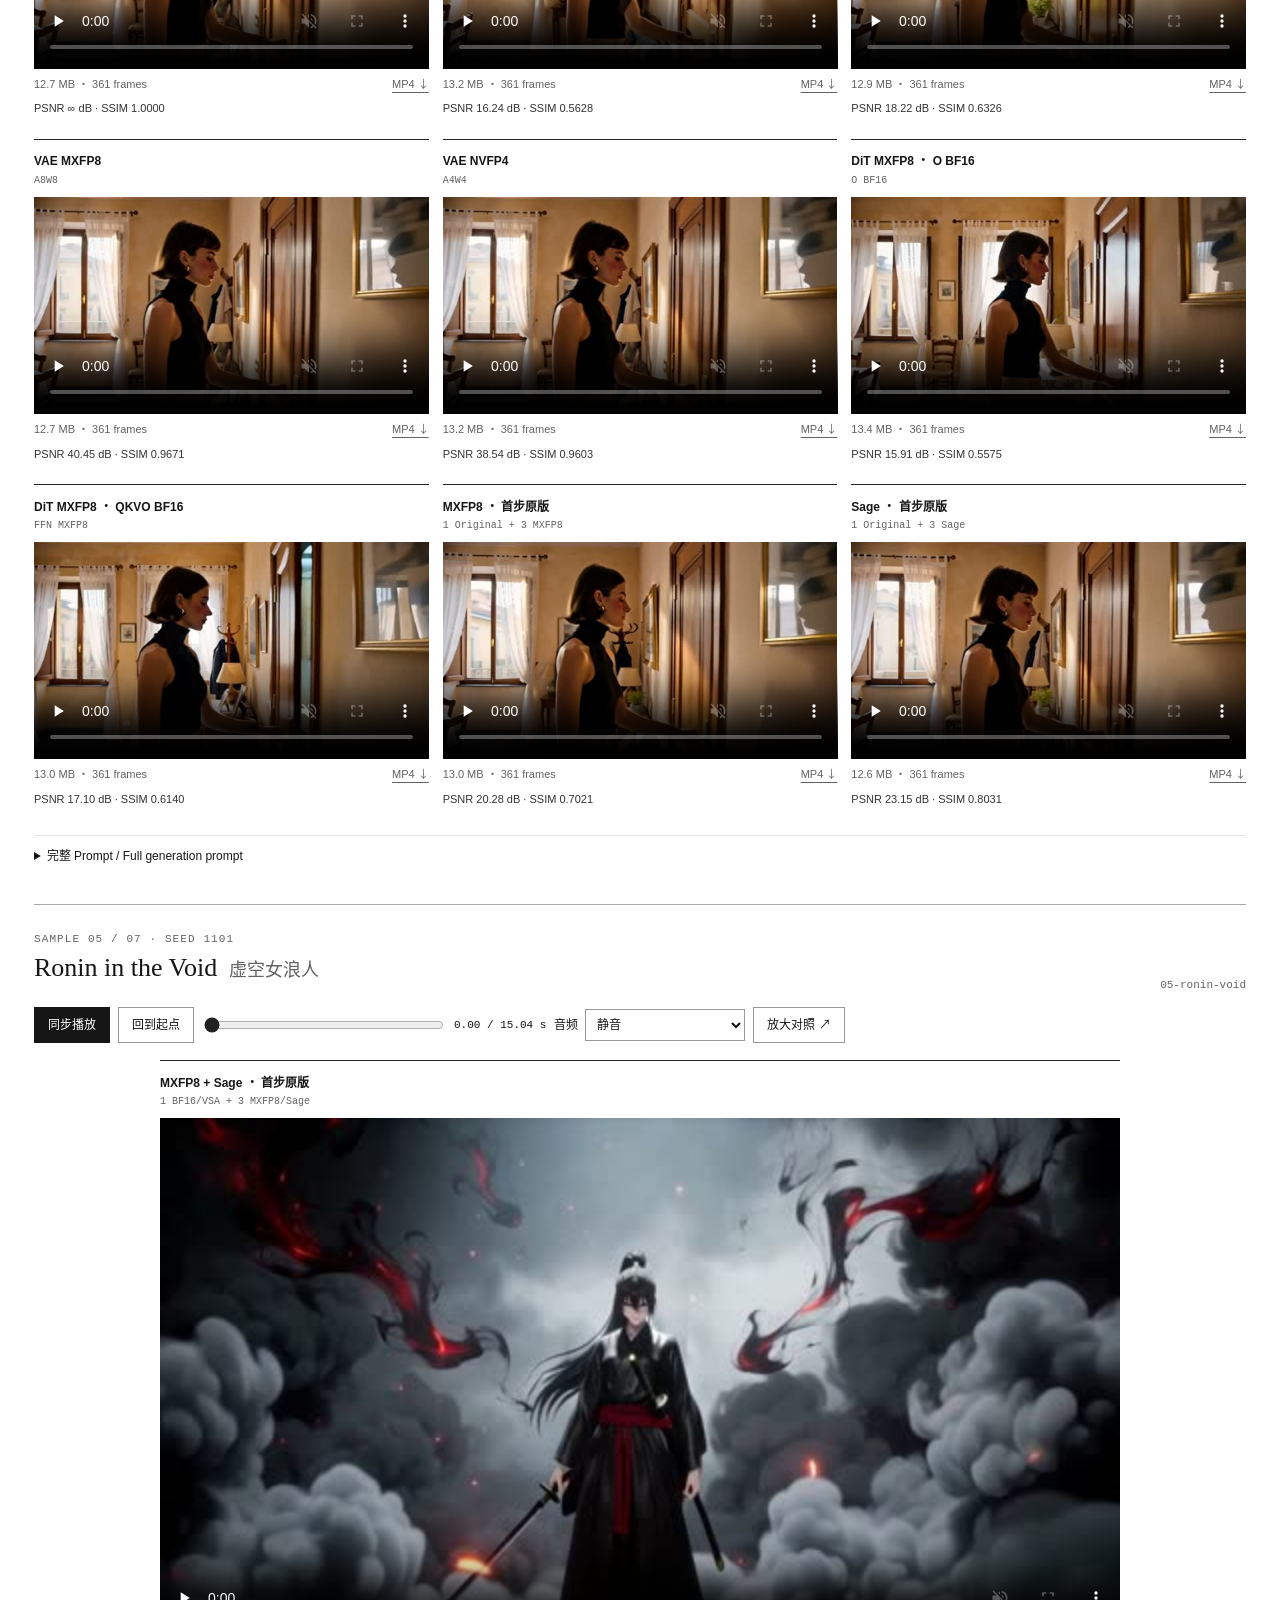
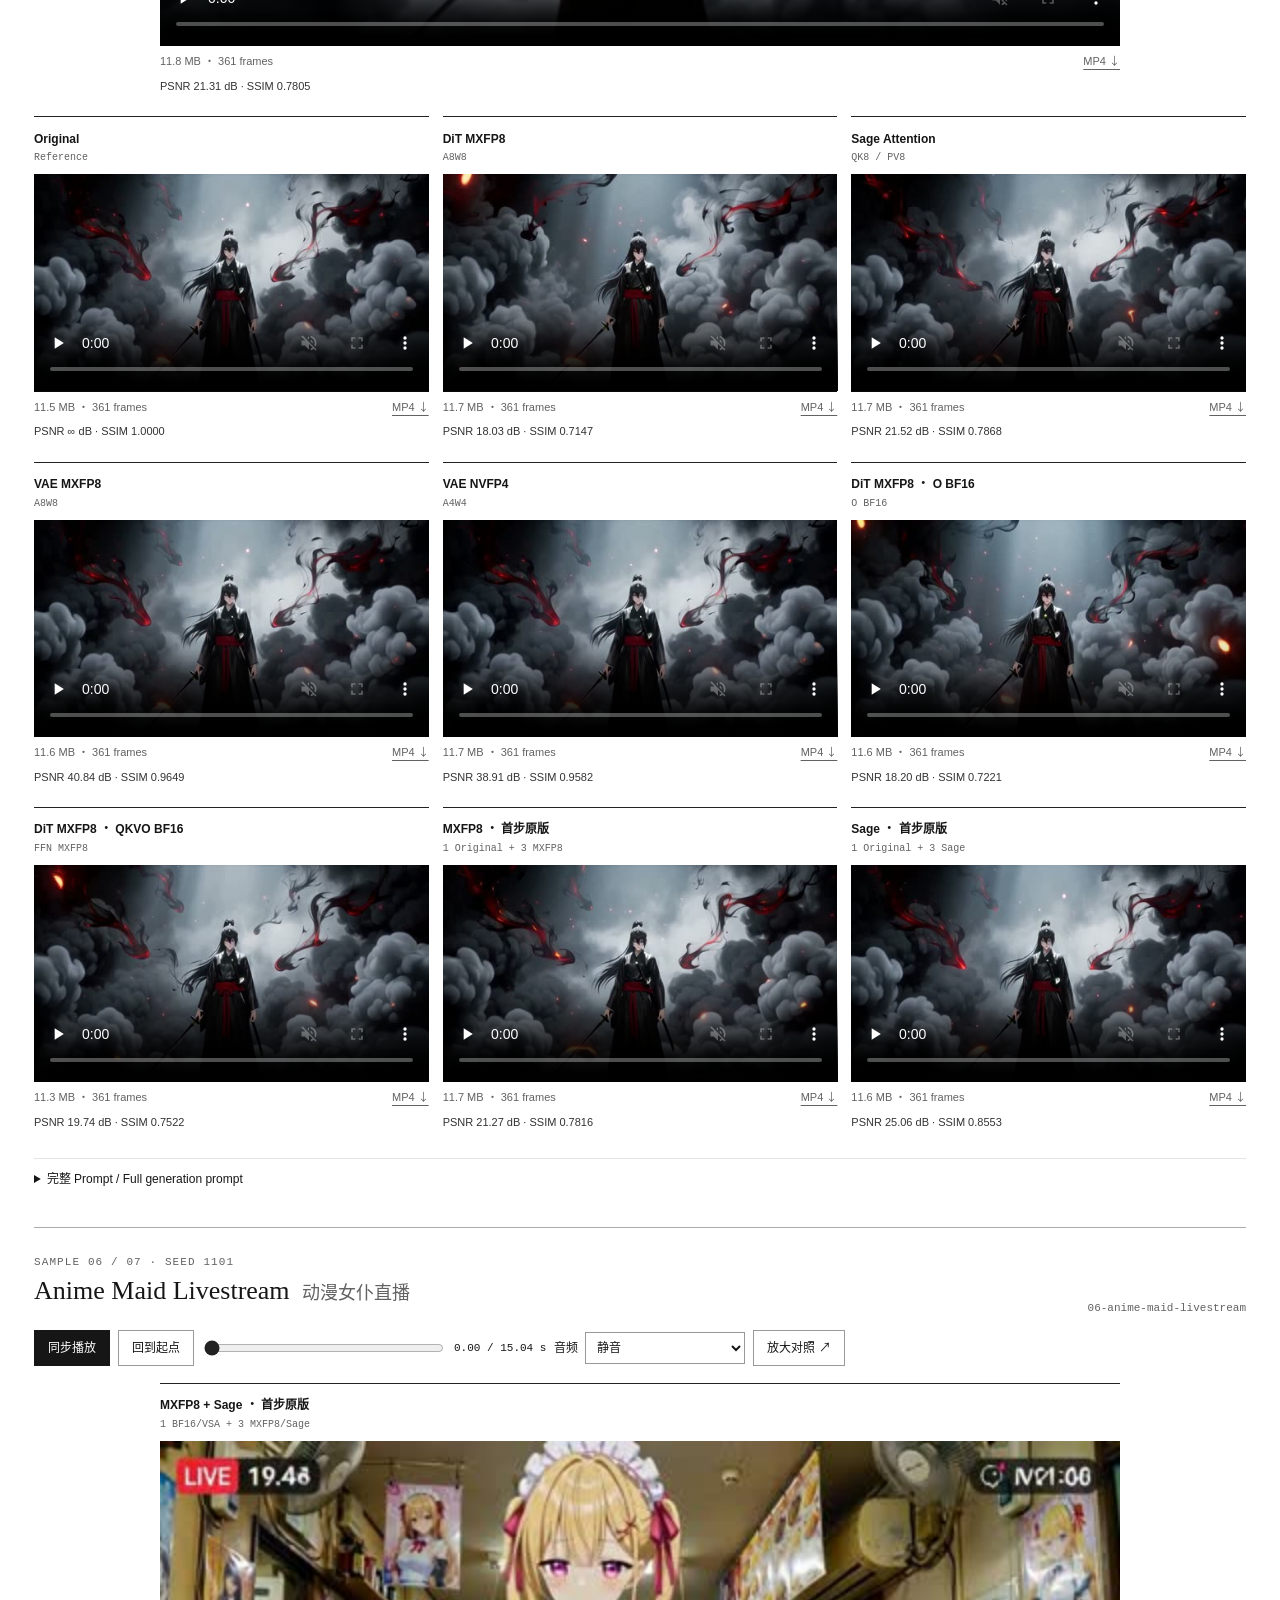
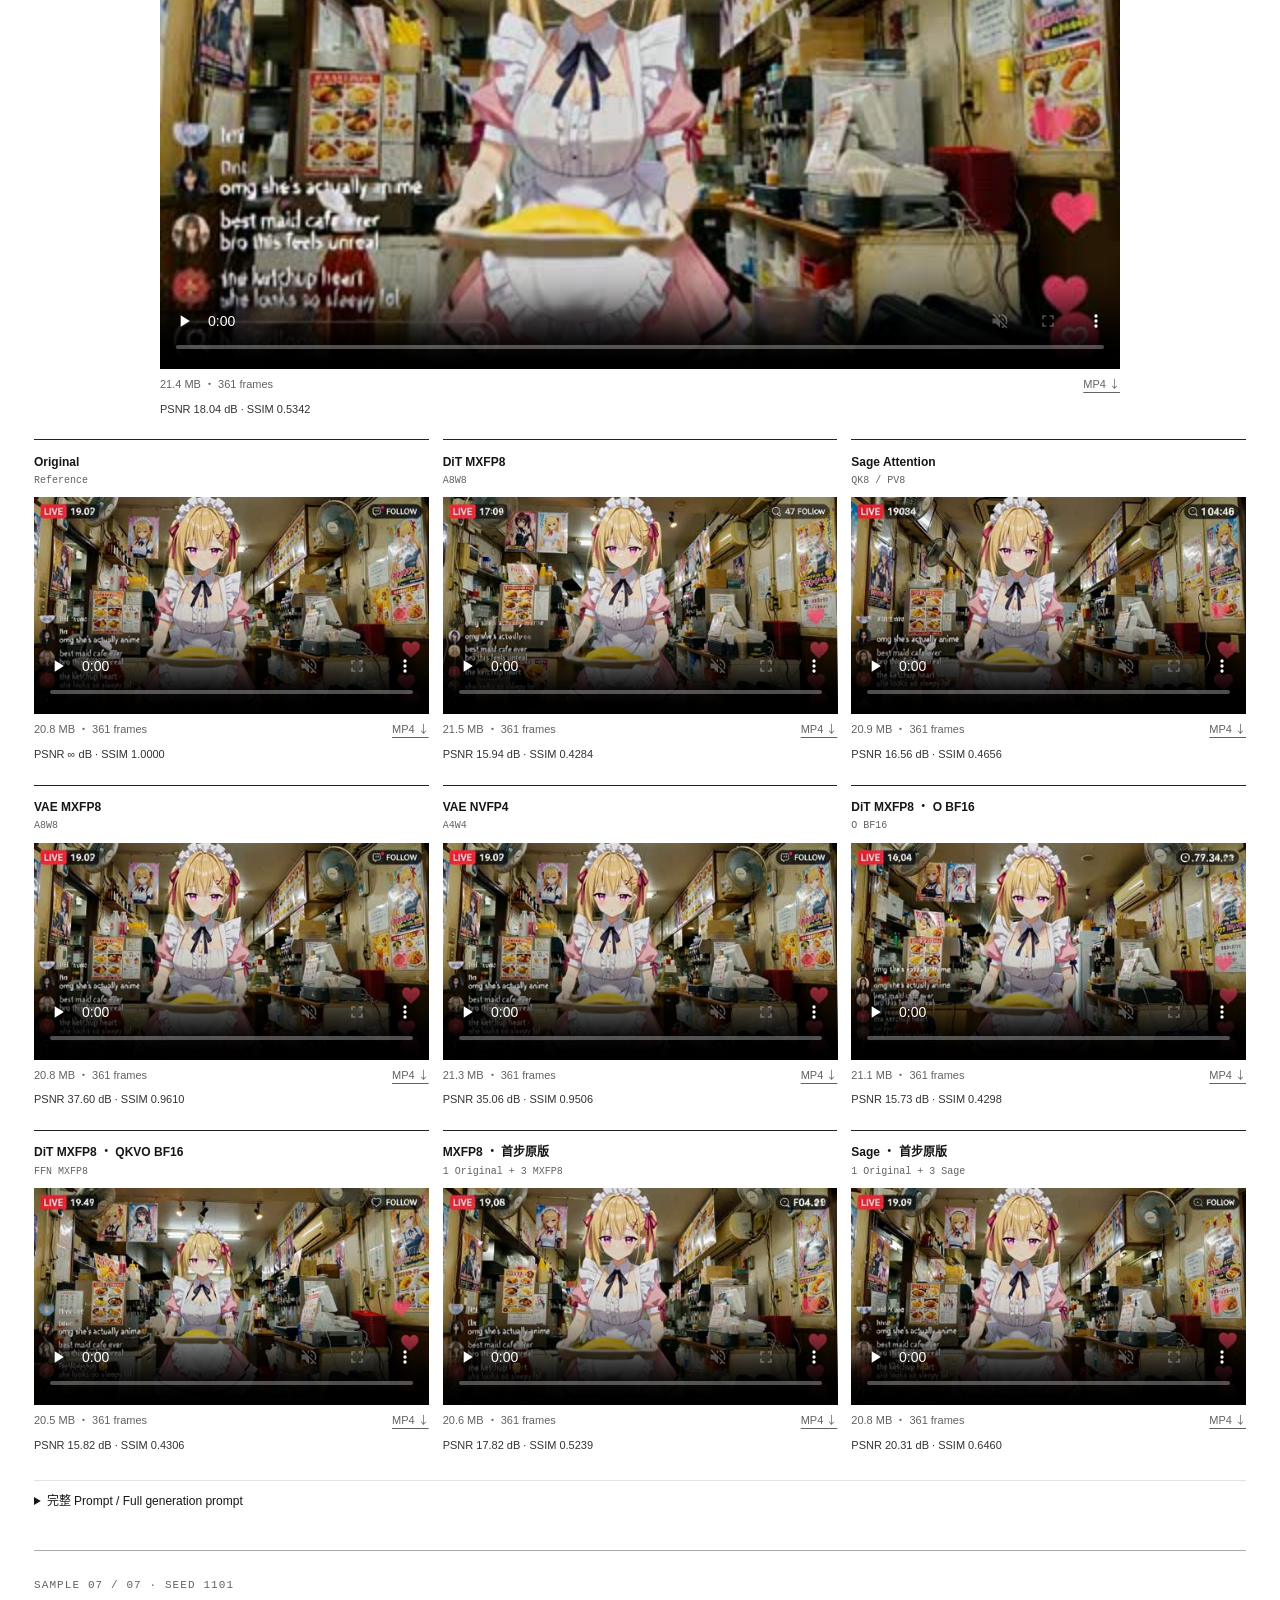
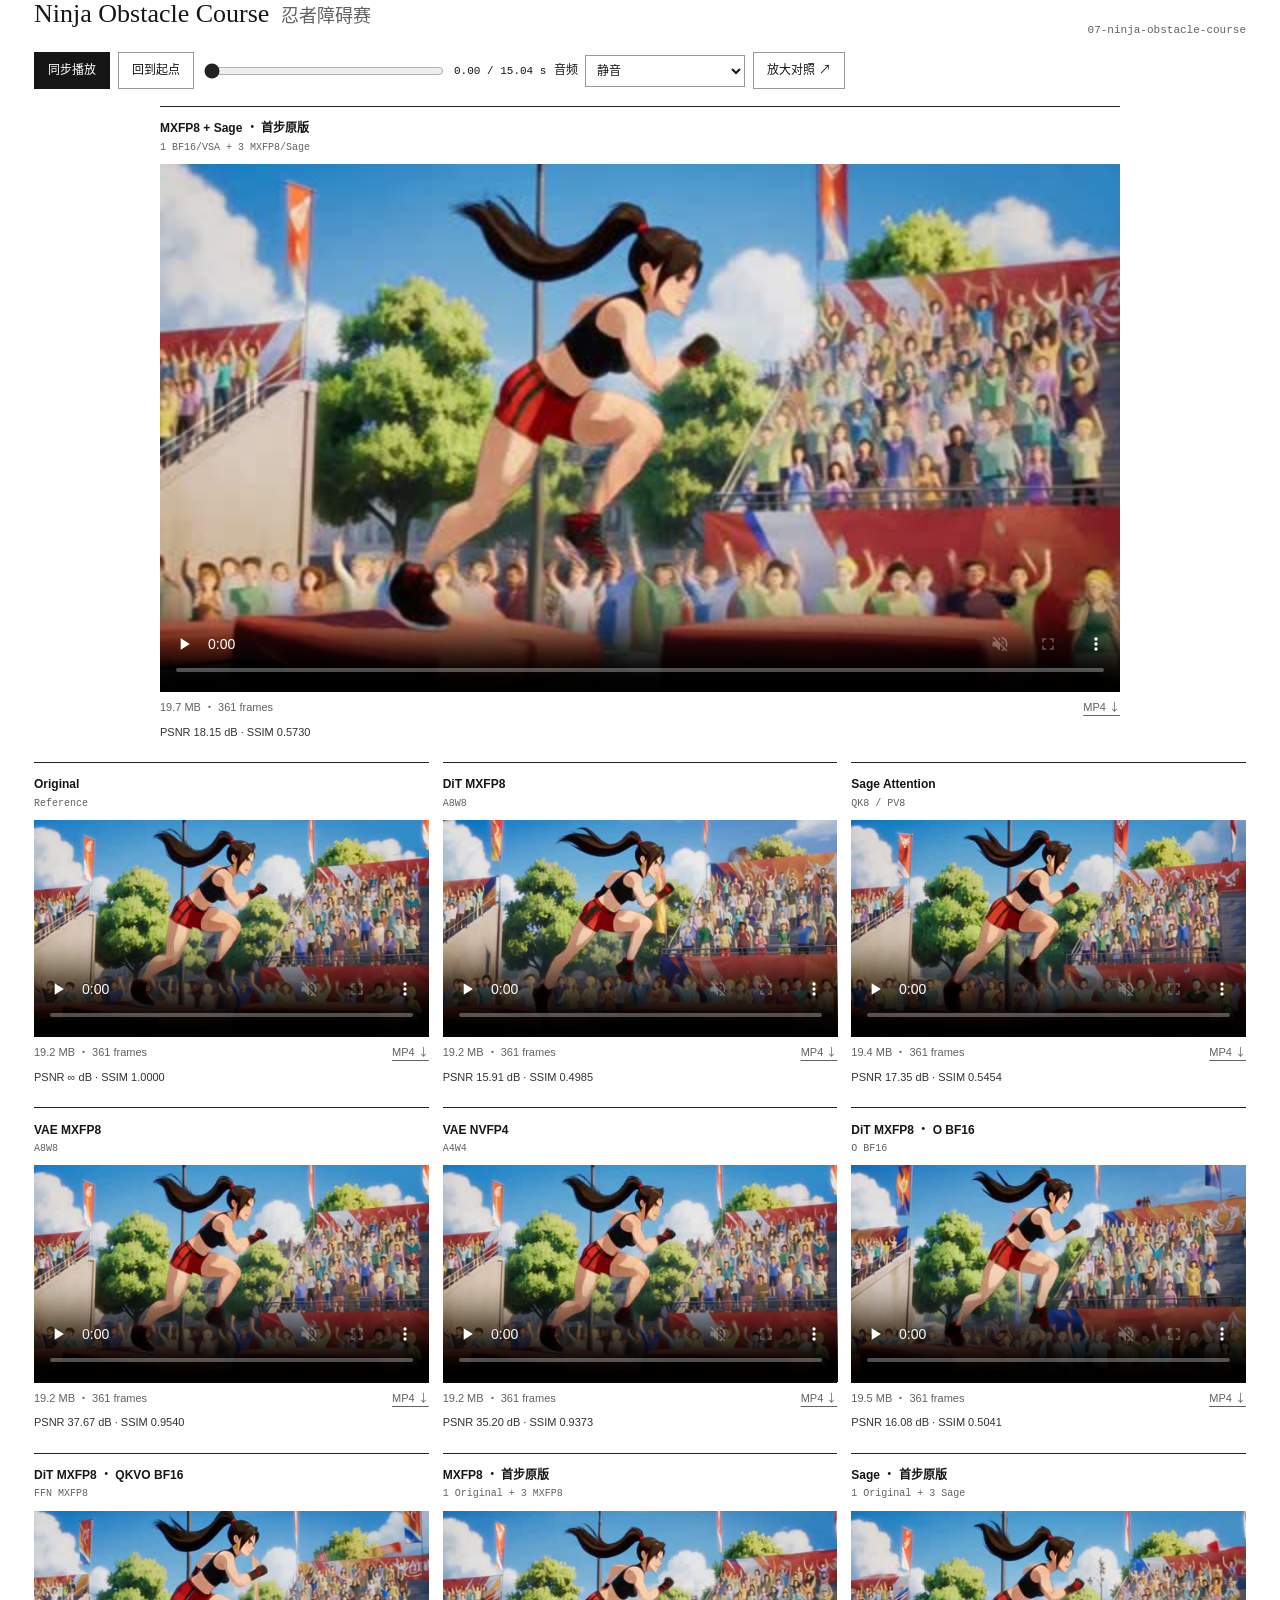
==== commit 4fdc4435: "Translate five-second benchmark page into English" ====
--- a/index.html
+++ b/index.html
@@ -5,7 +5,7 @@
 <nav aria-label="主导航"><div class="nav-inner"><a class="wordmark" href="#">FastH3 / Ablations</a><div class="nav-links"><a href="#protocol">实验方法</a><a href="#results">视频对照</a><a href="#verification">核验记录</a></div></div></nav>
 <header class="hero"><div class="eyebrow">Experimental report · Updated September 18, 2026</div><h1>FastH3<span>Precision Ablations</span></h1><p class="subtitle">原版模型 · 有损消融、精度回退与组合首步保护</p><p class="byline">7 PROMPTS &nbsp; × &nbsp; 10 VARIANTS &nbsp; = &nbsp; 70 VIDEOS</p>
 <div class="resource-links"><a class="button primary" href="#results">浏览视频对照 ↓</a><a class="button" href="https://github.com/lishunyang12/fasth3-lossy-ablation/releases/download/v1.0/fasth3-single-lossy-35-videos.zip">原有 35 段 ZIP ↗</a><a class="button" href="execution-manifest.json">实验配置</a><a class="button" href="https://github.com/lishunyang12/fasth3-lossy-ablation">GitHub ↗</a></div></header>
-<section class="abstract" id="five-second-benchmark"><h2>New · 5-second 768p benchmark</h2><p>原始月下茶屋 prompt，1344 × 768，最快方案与首步 BF16 回退；两组原始视频、五次完整 HTTP→MP4 耗时与实际执行精度。</p><p><a class="button primary" href="five-second.html">查看 5 秒实时性对比 →</a></p></section>
+<section class="abstract" id="five-second-benchmark"><h2>Five-second 768p benchmarks</h2><p>Original FastH3 and optimized serving: precision schedules, PR evaluations, complete HTTP-to-MP4 latency, and original audiovisual outputs.</p><p><a class="button primary" href="five-second.html">Open the English benchmark report →</a></p></section>
 <section class="abstract" aria-labelledby="abstract-title"><h2 id="abstract-title">Abstract</h2><p>以 FastH3 原版推理流程为共同基线，分别考察 DiT MXFP8、Sage Attention、VAE MXFP8 与 VAE NVFP4 四项有损替换。七组文本提示在相同 seed 与采样设置下各生成十个版本，构成 70 条视频的对照集。保留 O 与 Q/K/V/O 回退实验。此前两列分别测试 MXFP8 与 Sage 的首步保护：第 1 次 DiT forward 使用原版，第 2–4 次使用对应有损方法。由于实际只有 4 次 forward，这里保护的是 25% 的调用次数，后 75% 有损；没有将其标为 10% / 90%，也没有改变采样步数。本次在每个 case 顶部新增 MXFP8 + Sage 组合版：第 1 步全部 DiT 投影使用 BF16 与原版 VSA，第 2–4 步同时启用 DiT MXFP8 和 Sage。VAE 保持原版精度。两组 VAE 消融的输入 latent 与音频均与原版逐字节一致。本页呈现原始输出、完整 prompt 和执行核验记录，供观察空间细节、时序一致性与视听表现；未据此给出质量排名。</p></section>
 <div class="facts"><div class="fact"><strong>1280 × 704</strong><span>OUTPUT RESOLUTION</span></div><div class="fact"><strong>24 fps</strong><span>FRAME RATE</span></div><div class="fact"><strong>15.04 s</strong><span>VIDEO DURATION</span></div><div class="fact"><strong>4 steps</strong><span>DiT FORWARDS</span></div></div>
 <main><section id="protocol"><div class="section-title"><h2>01. Experimental Protocol</h2><span>INDIVIDUAL AND COMBINED SCHEDULES</span></div><p class="method-copy">十组采用相同官方完整权重与上游源码，统一 seed 1101。每个实验组只引入下表所列替换；Q/K/V 分开计算，采样、稀疏选择、gate 与通信流程保持一致。</p>
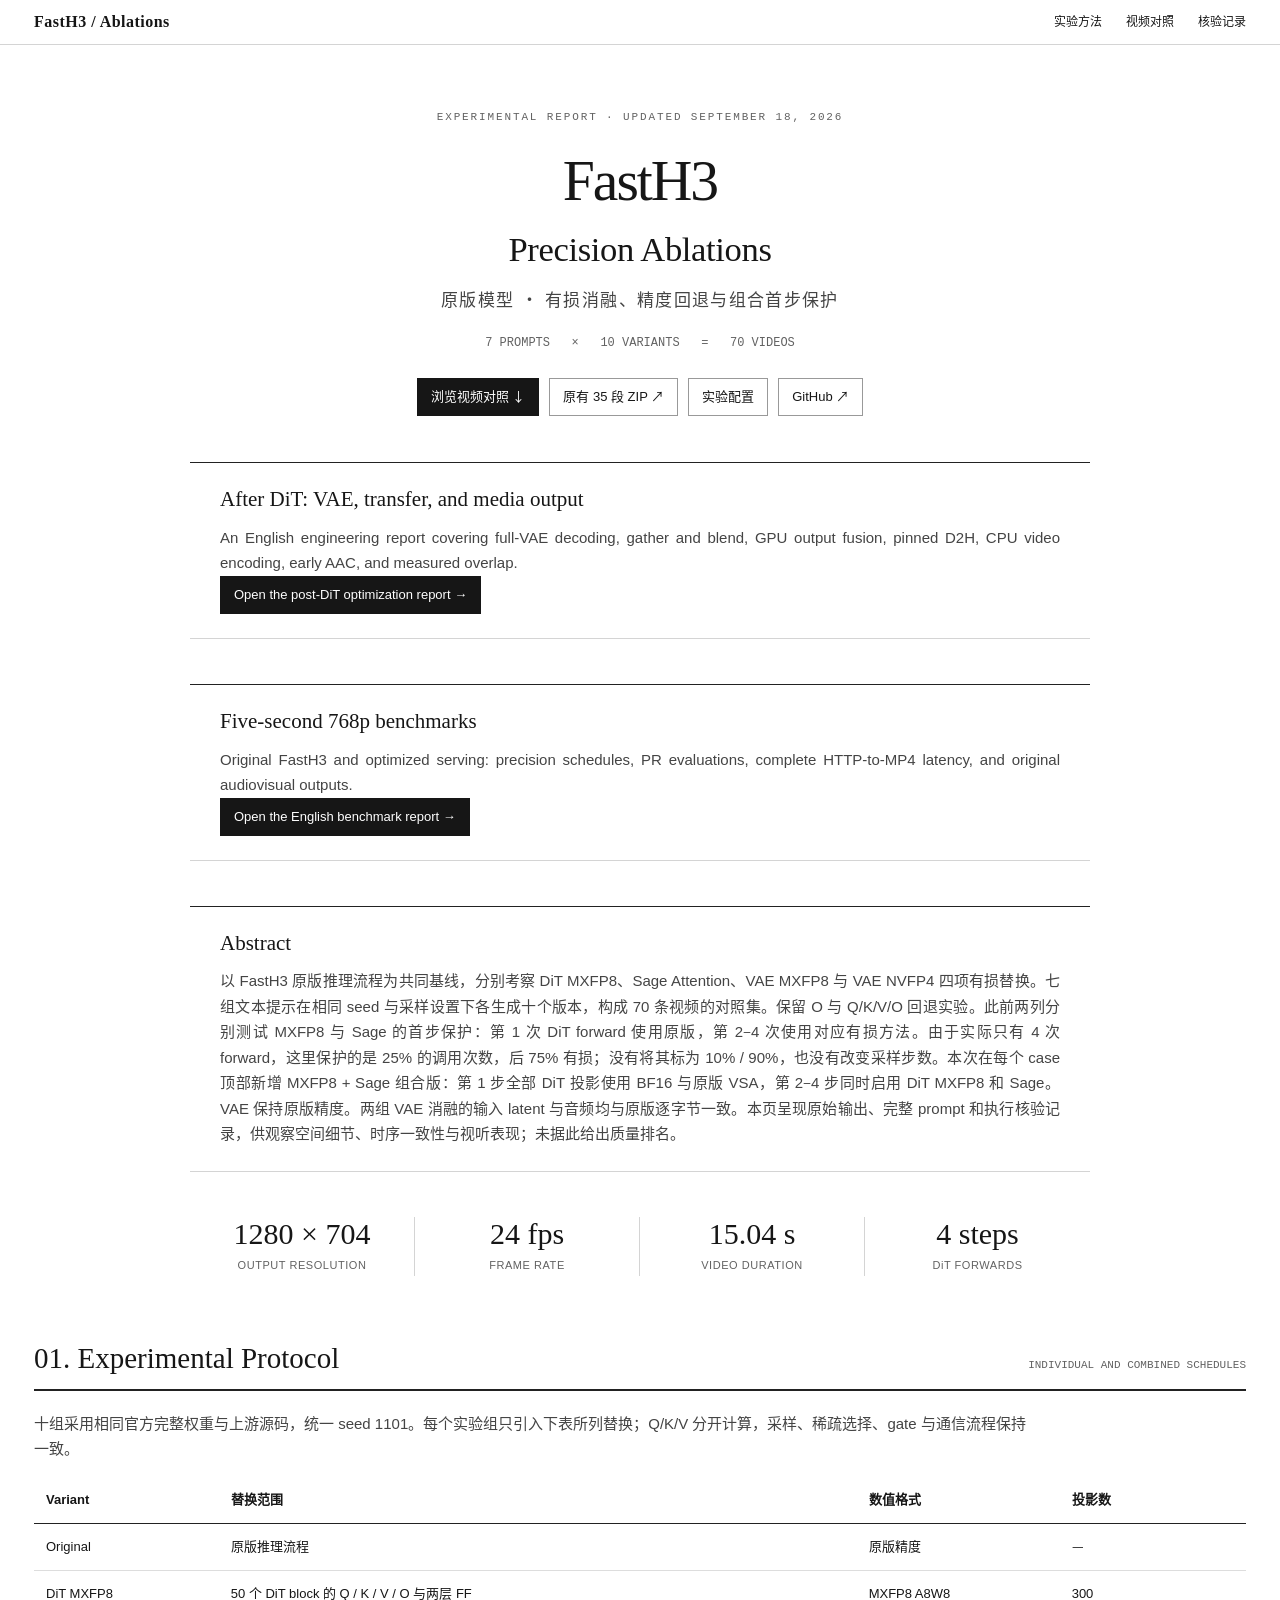
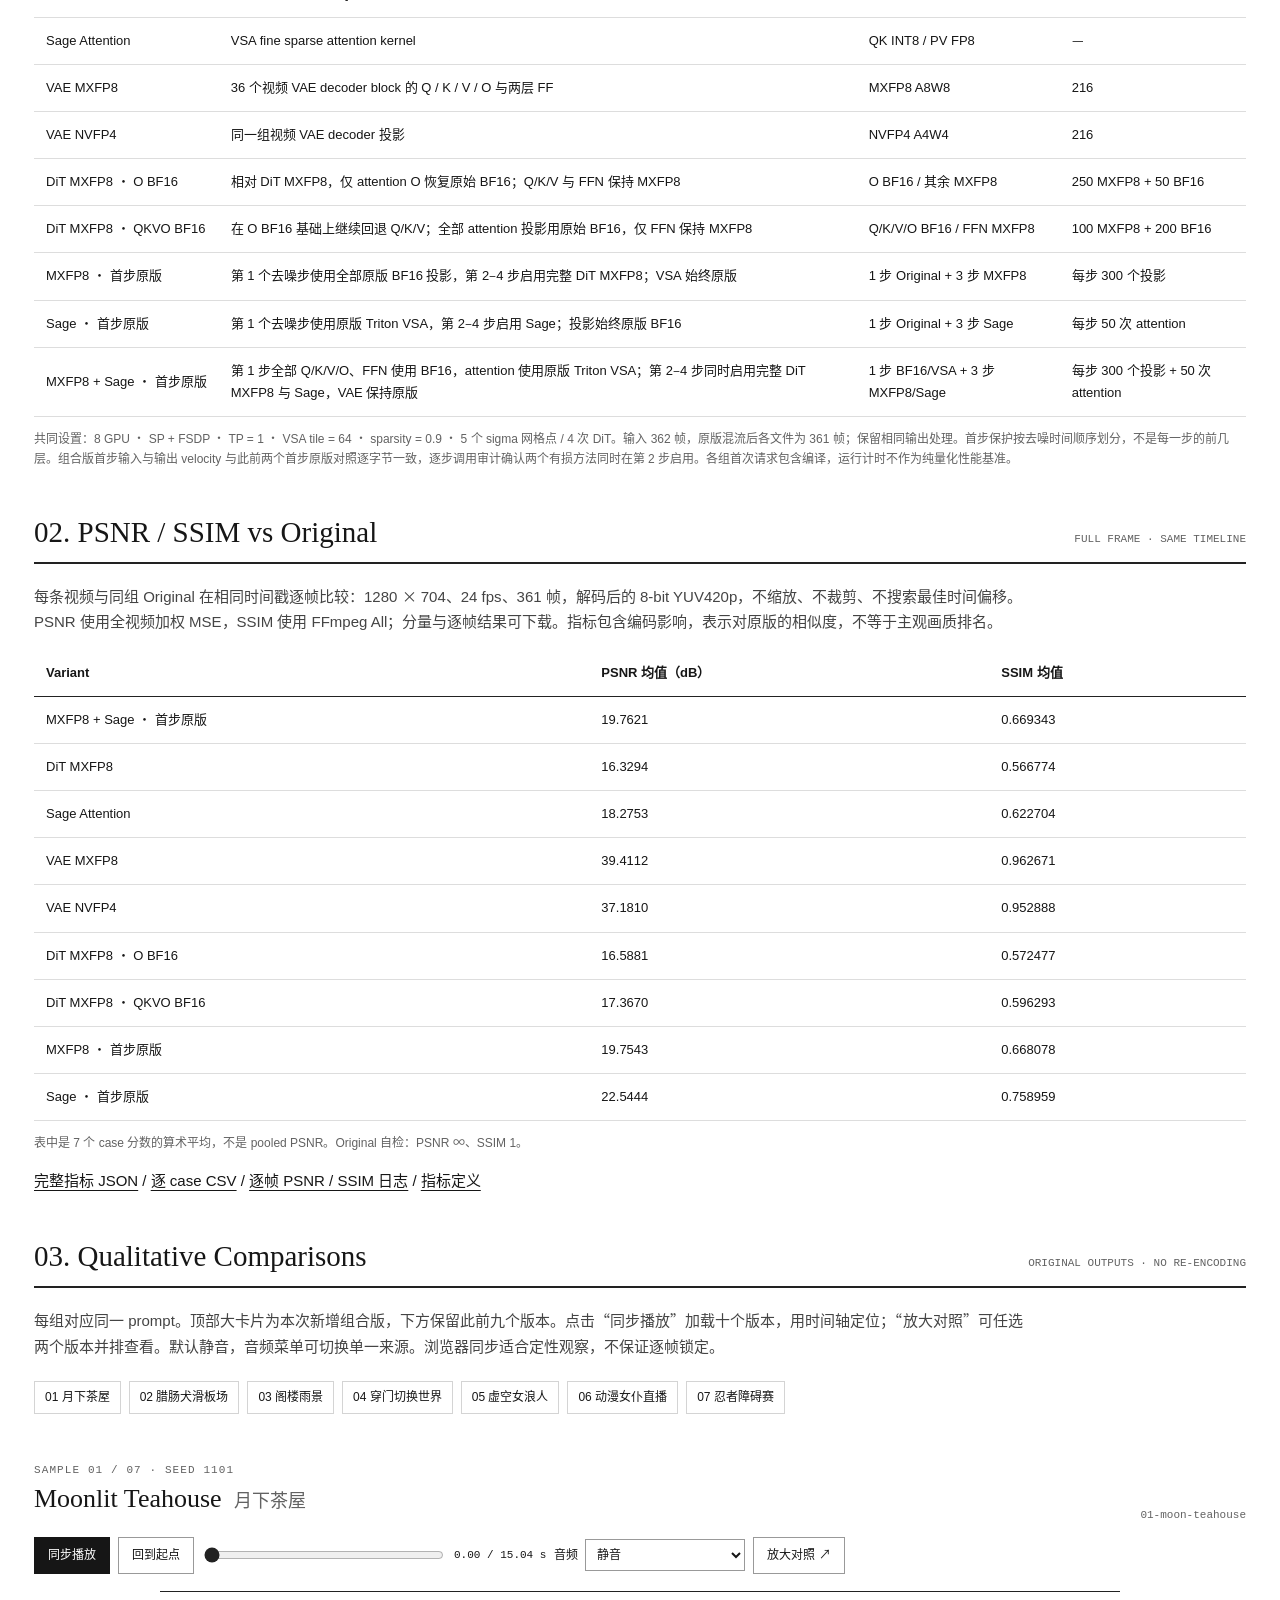
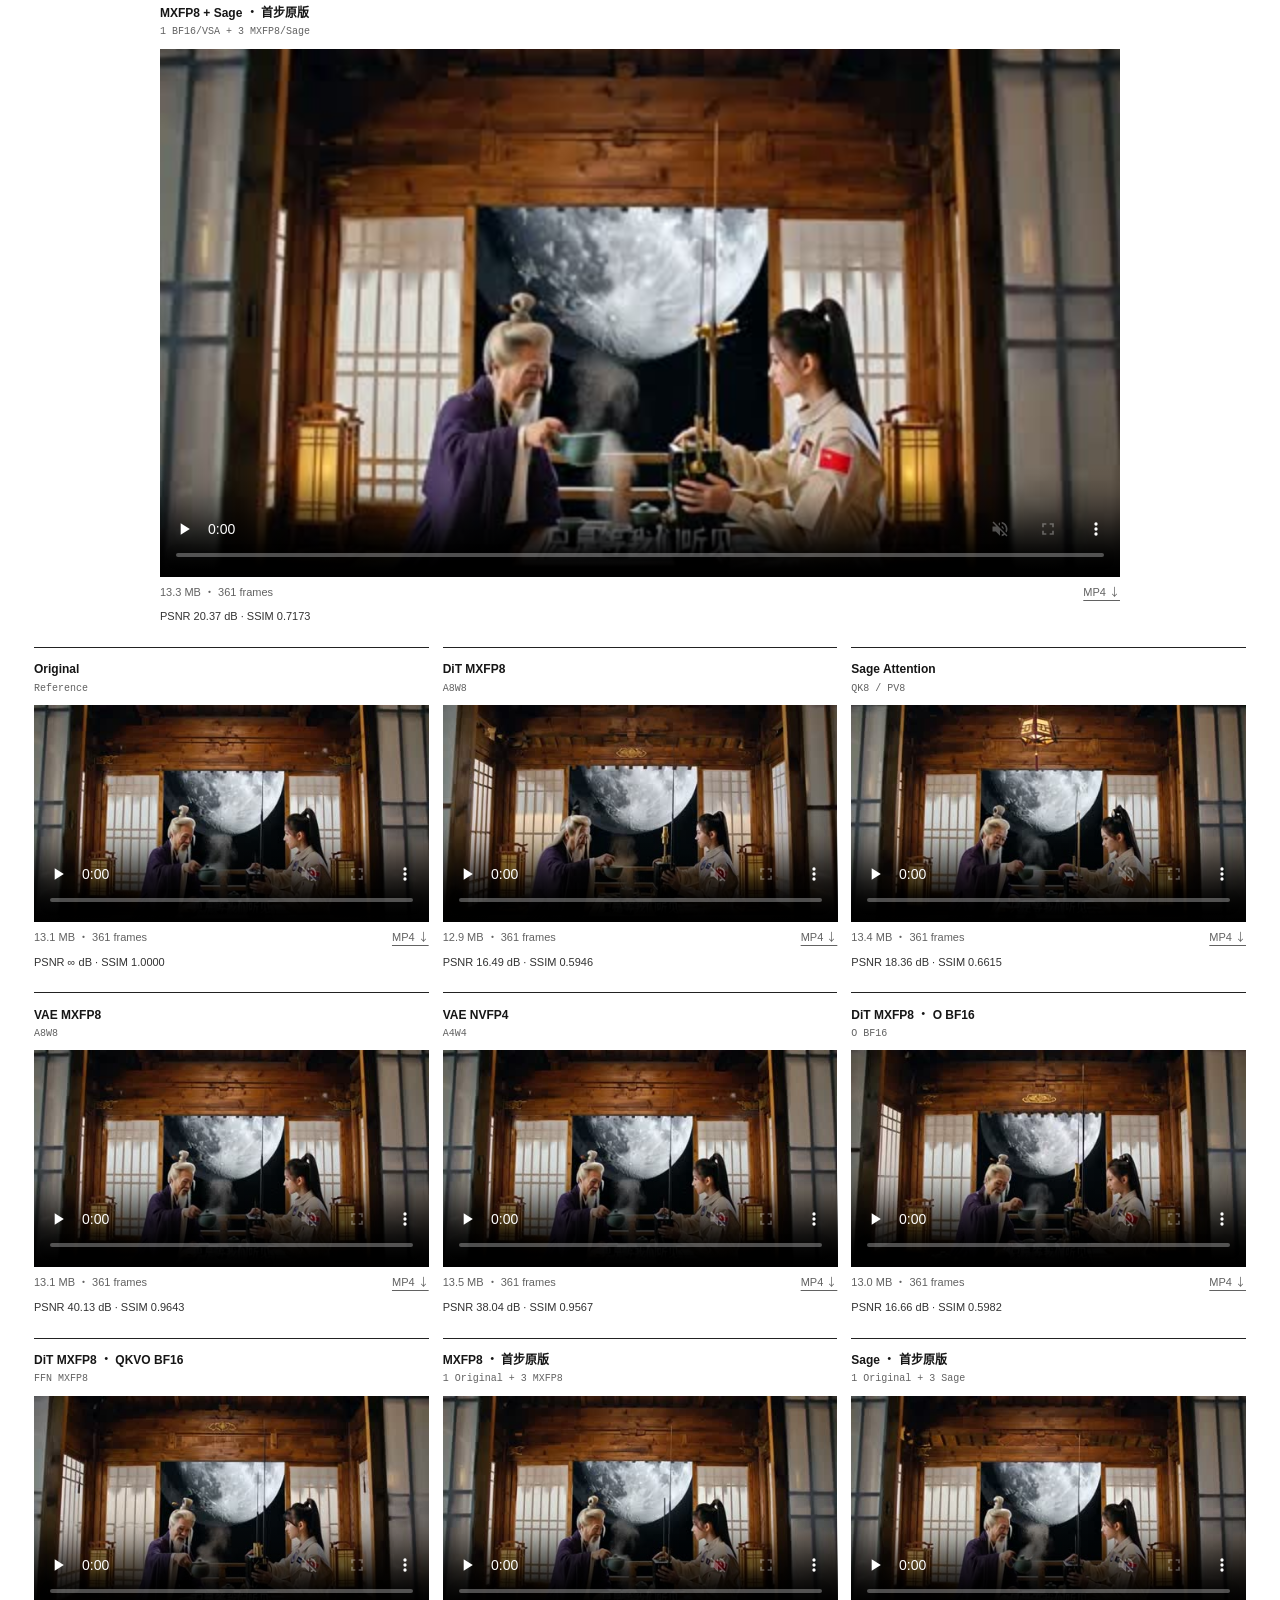
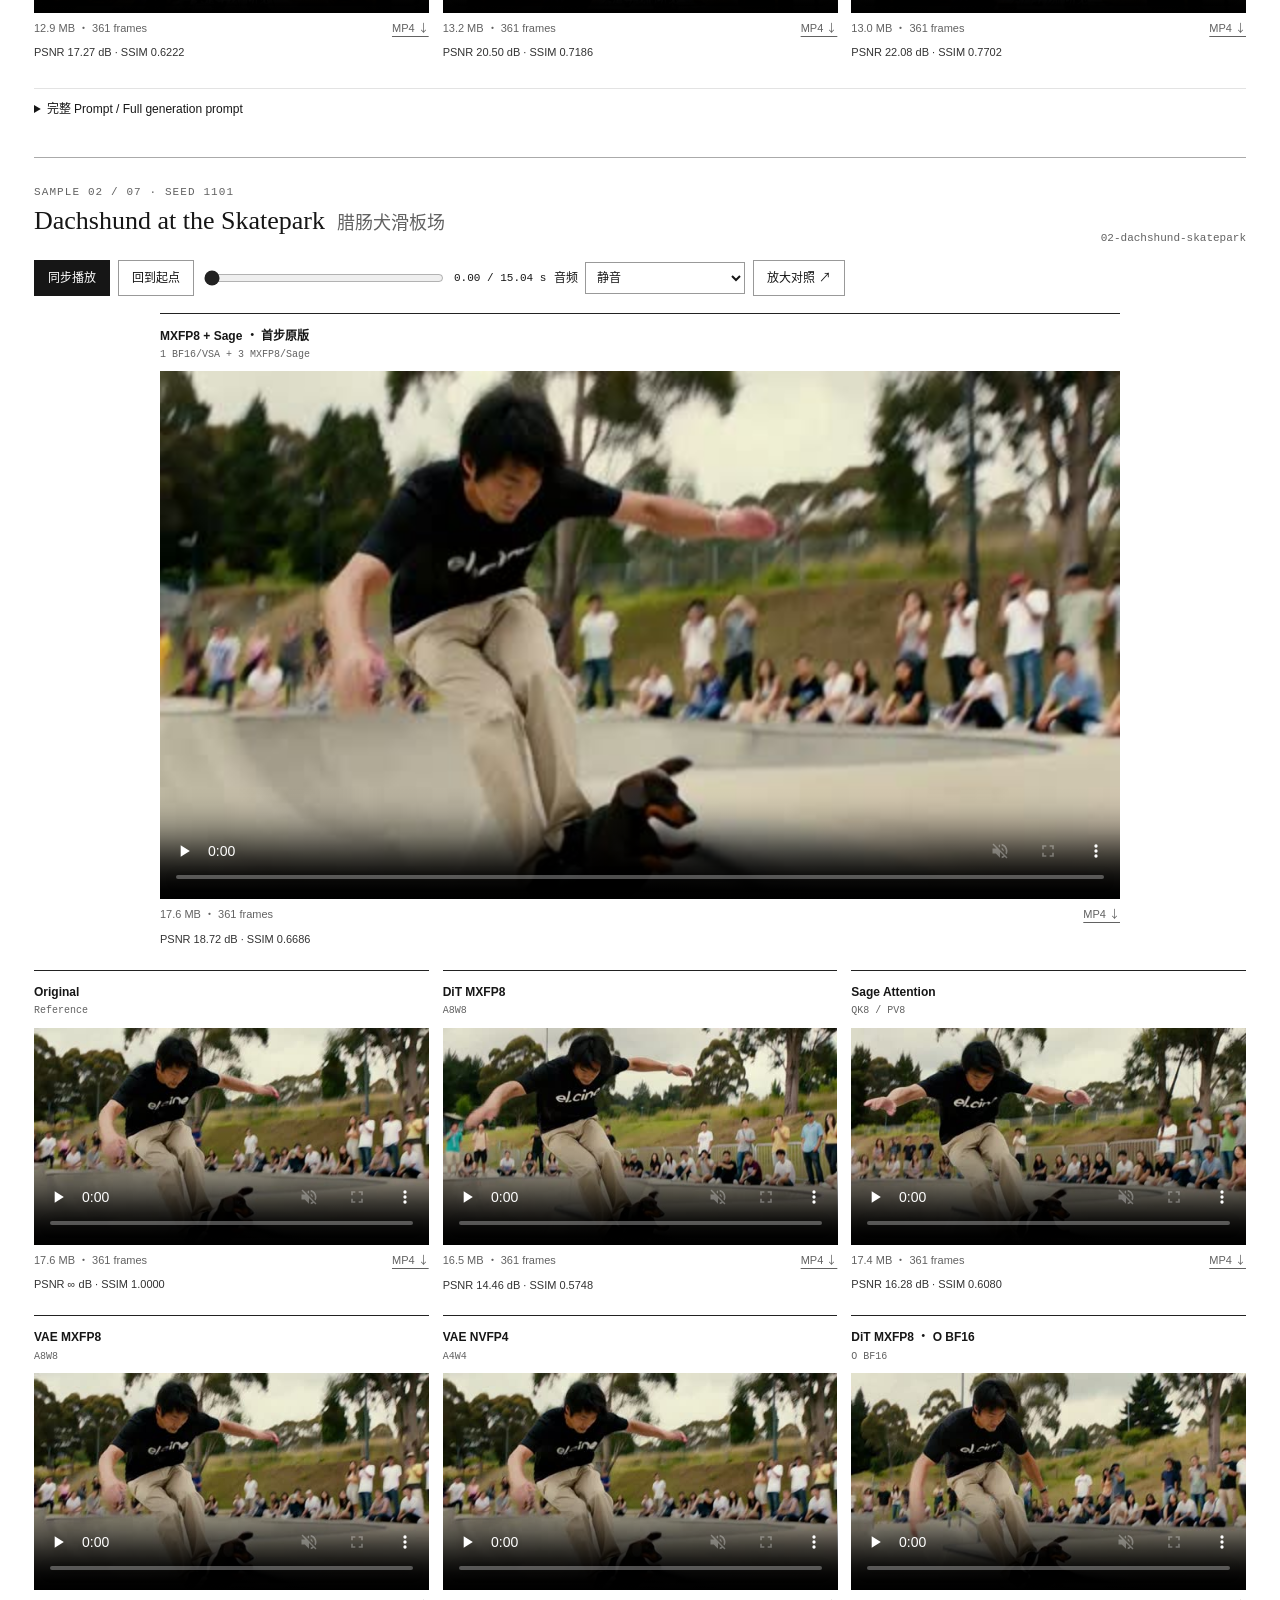
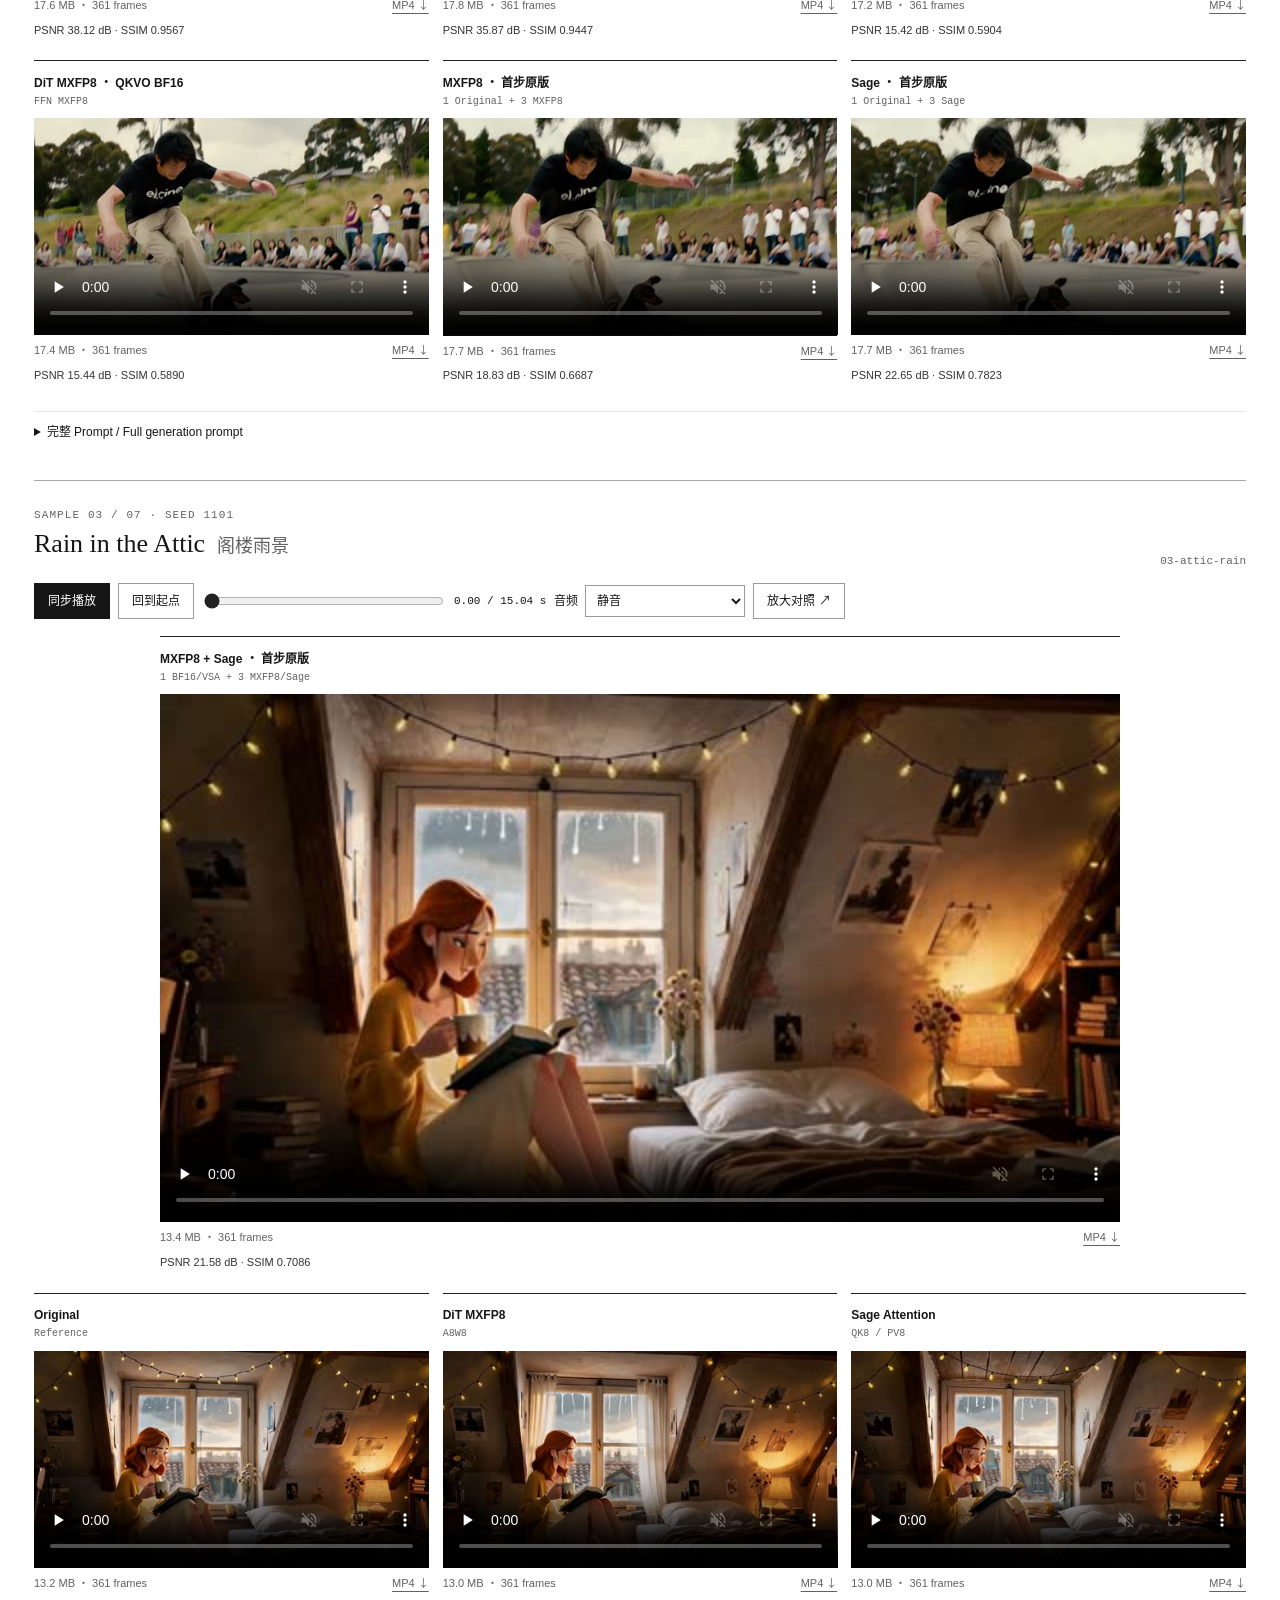
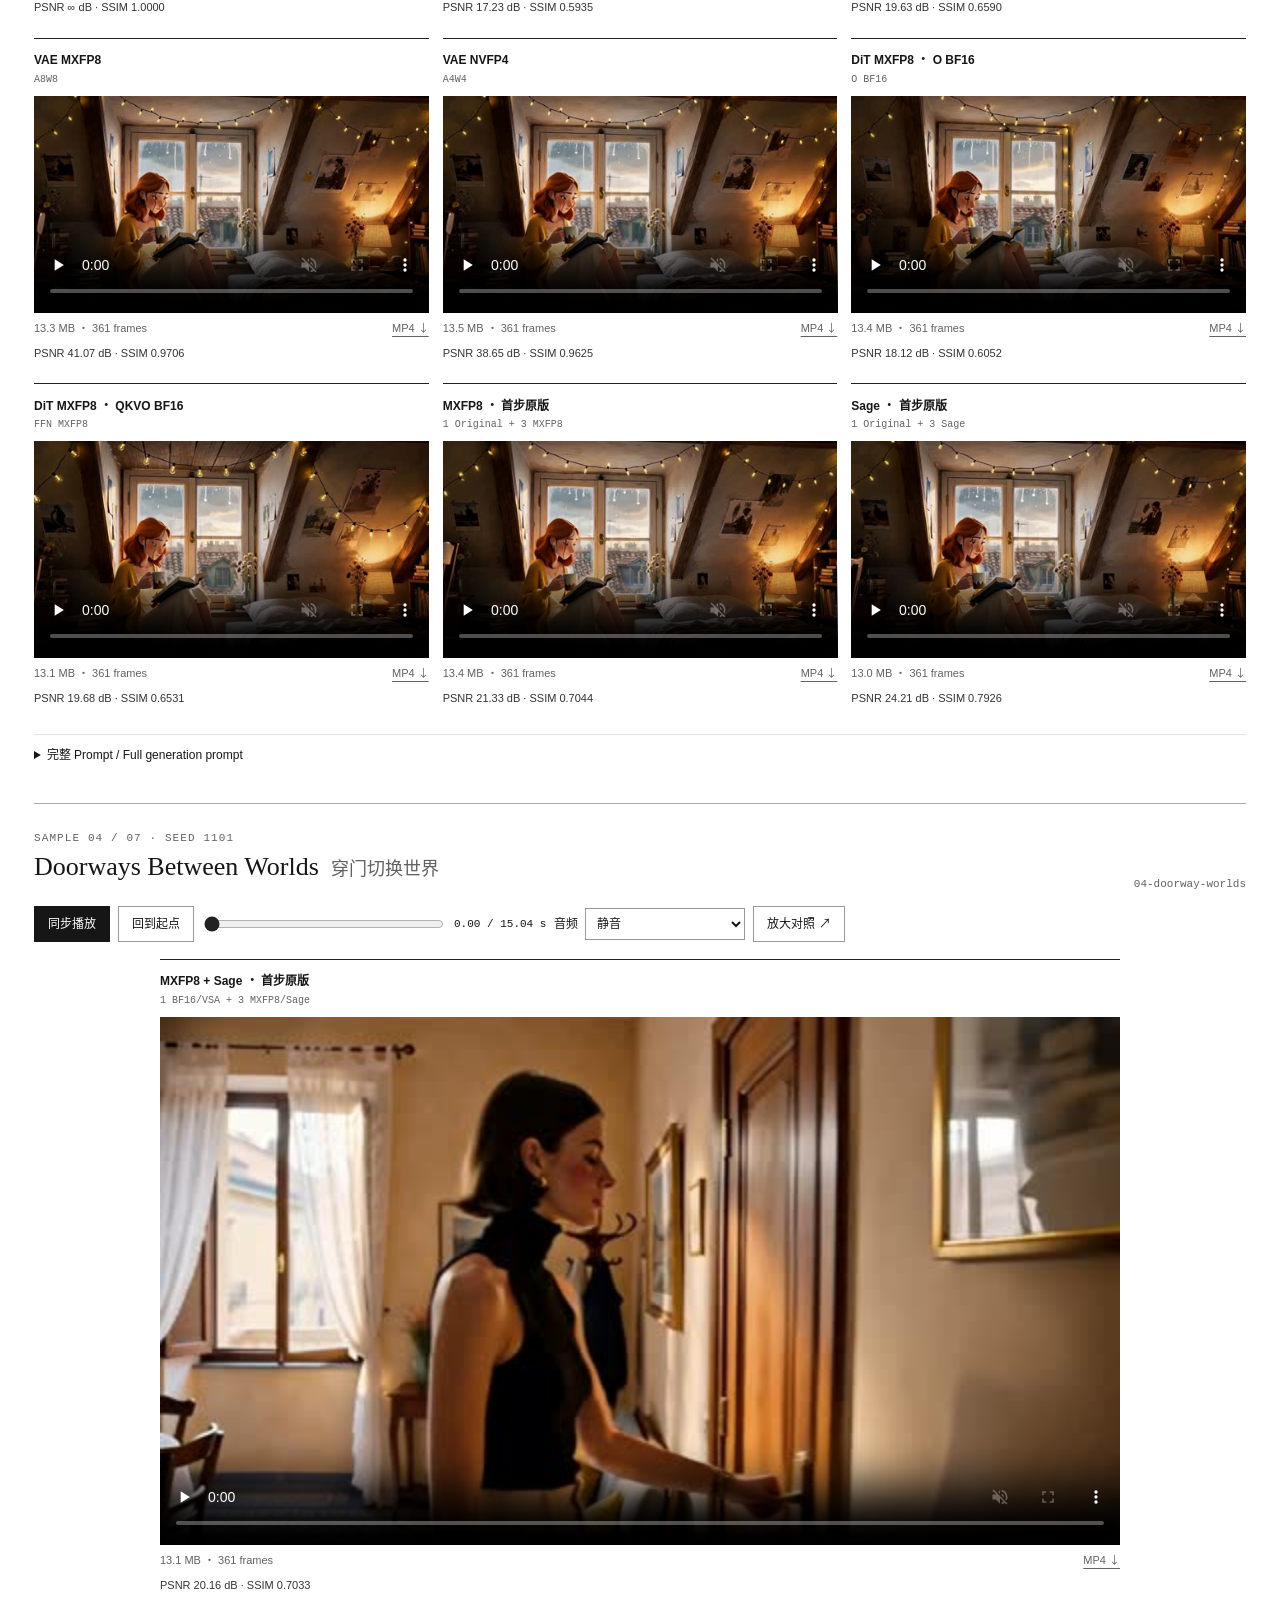
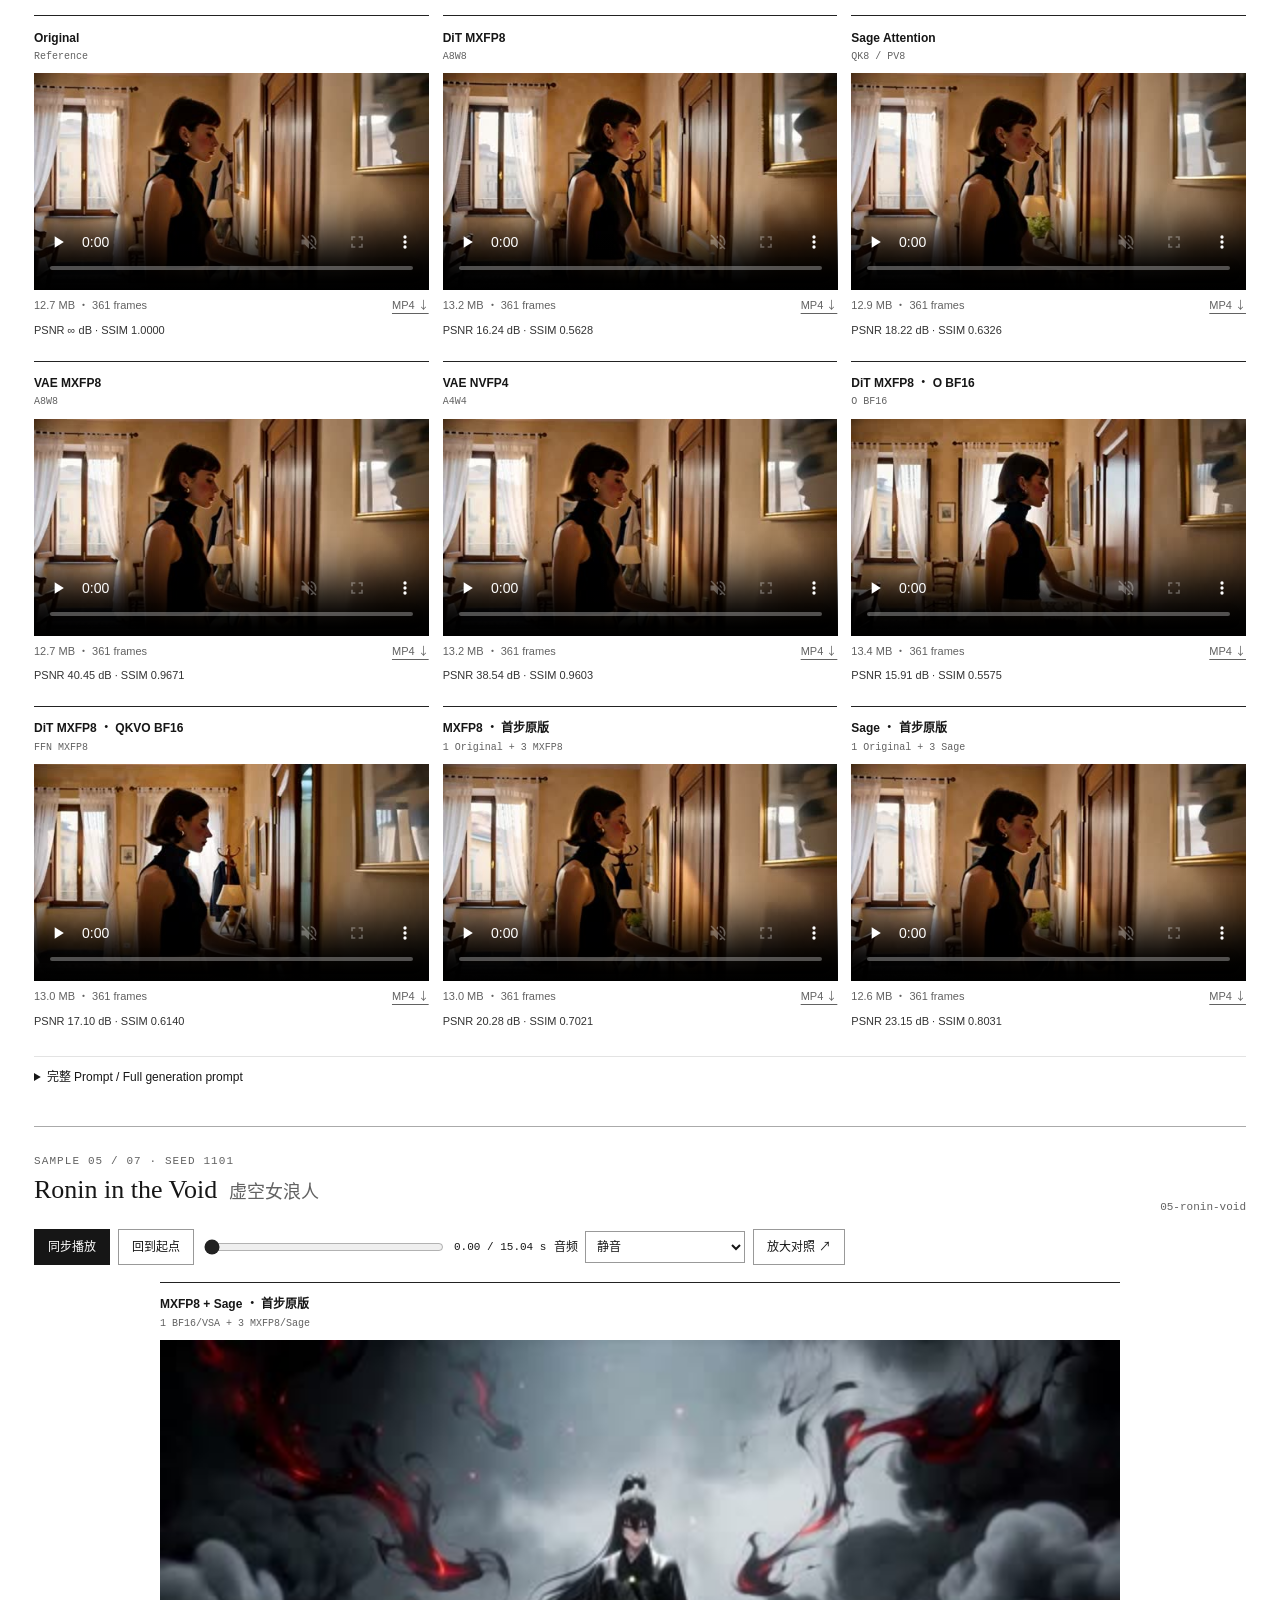
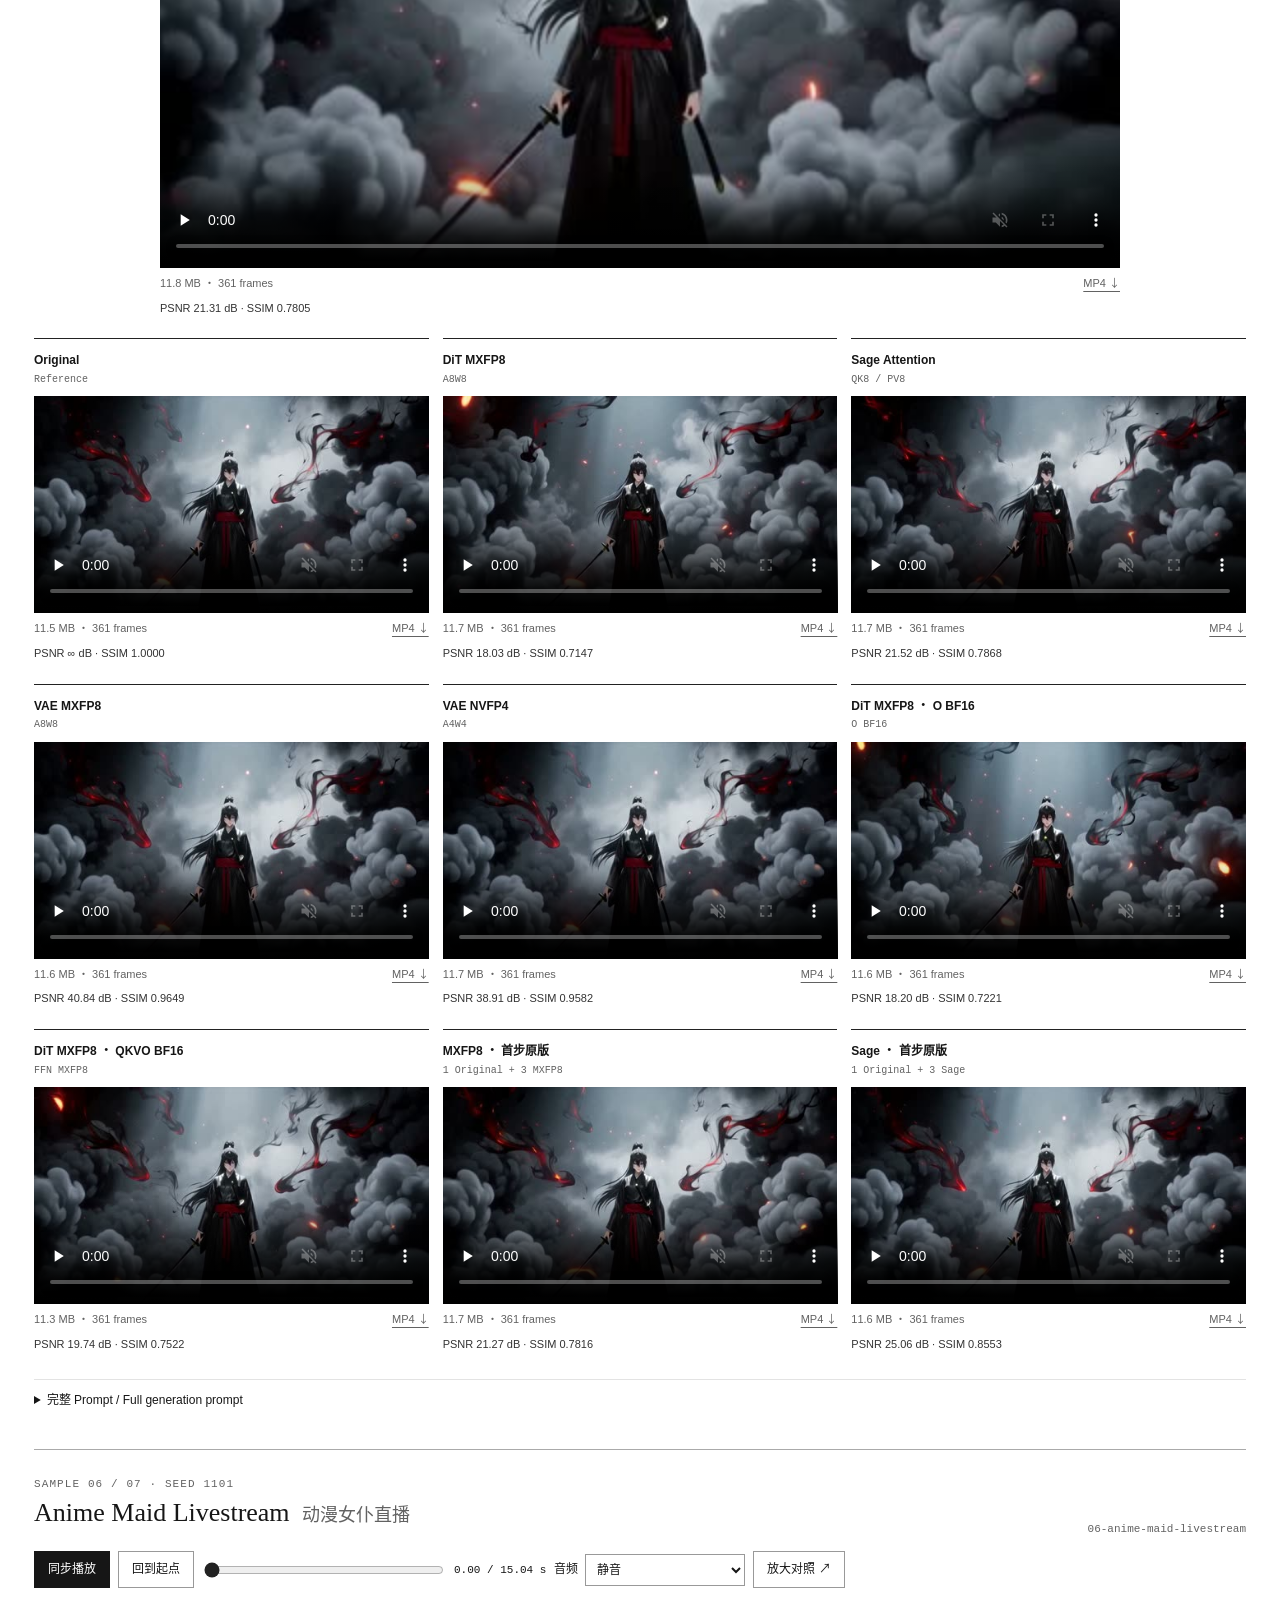
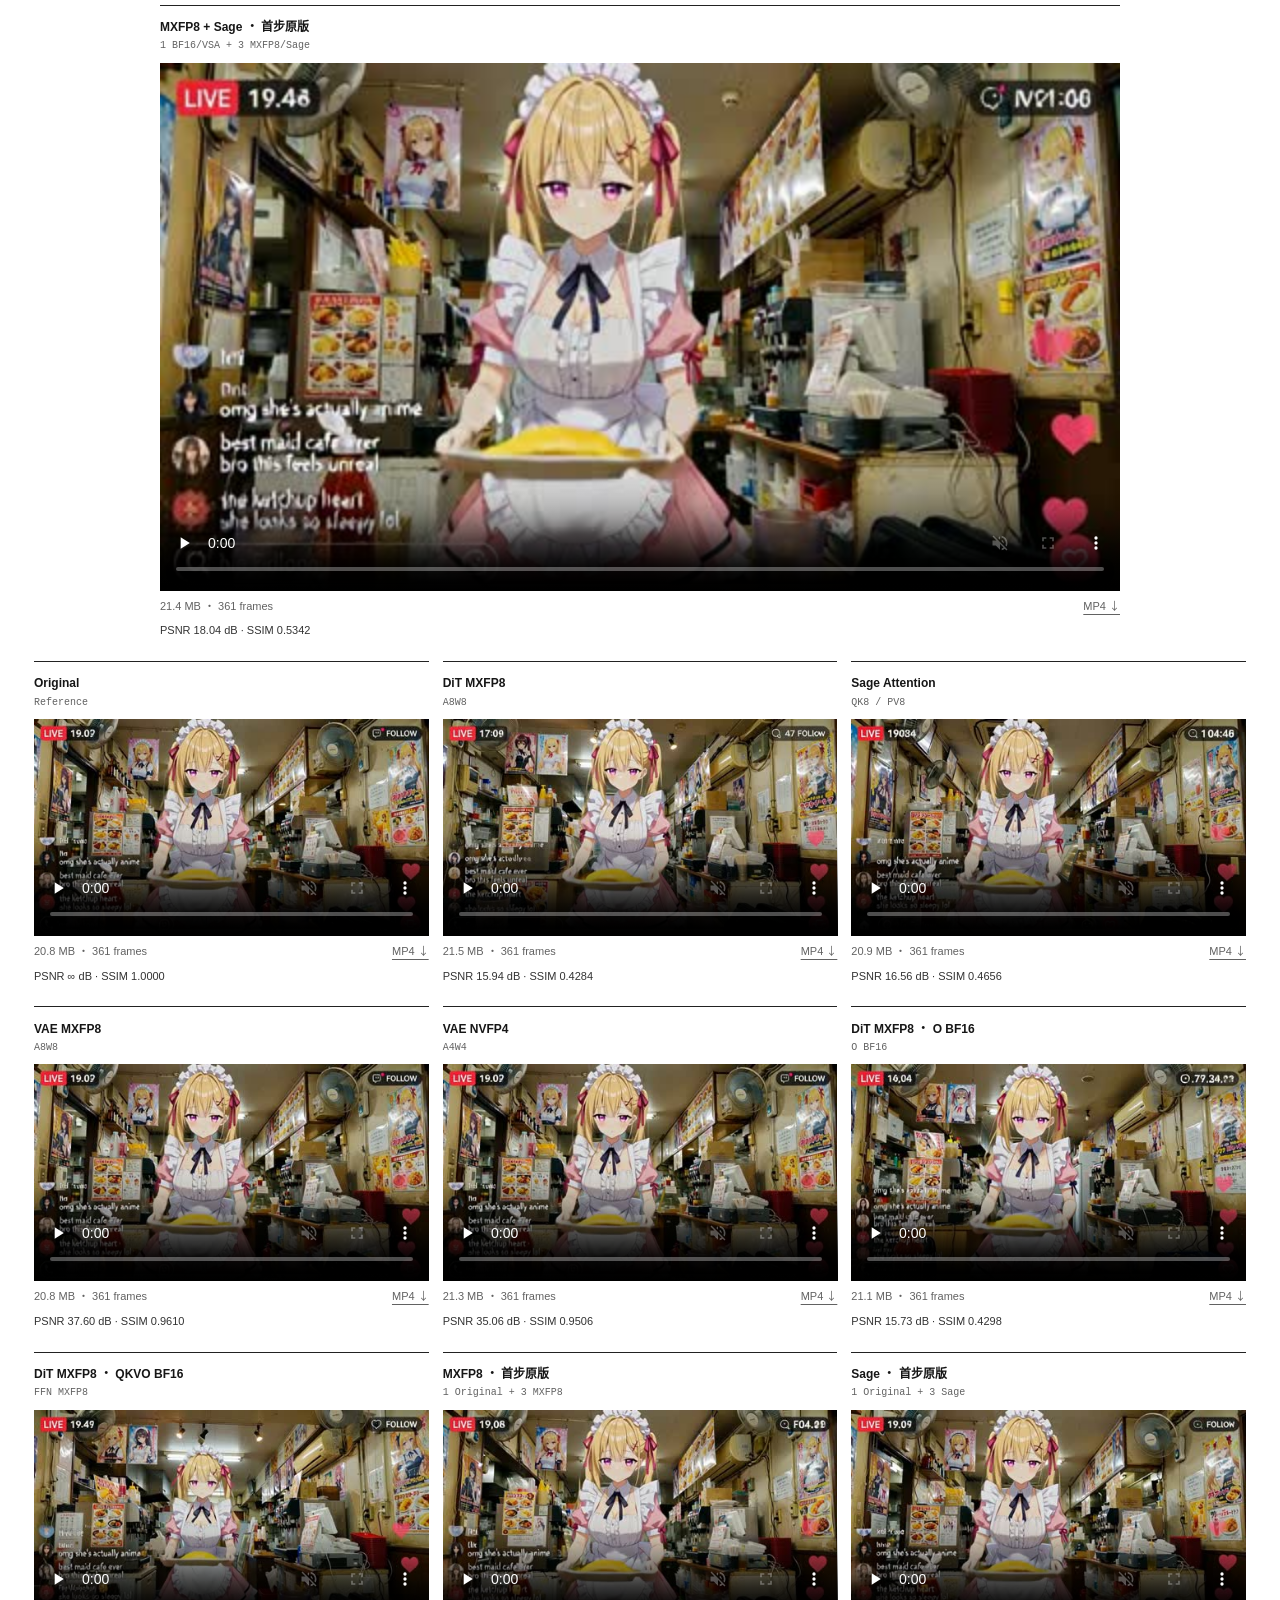
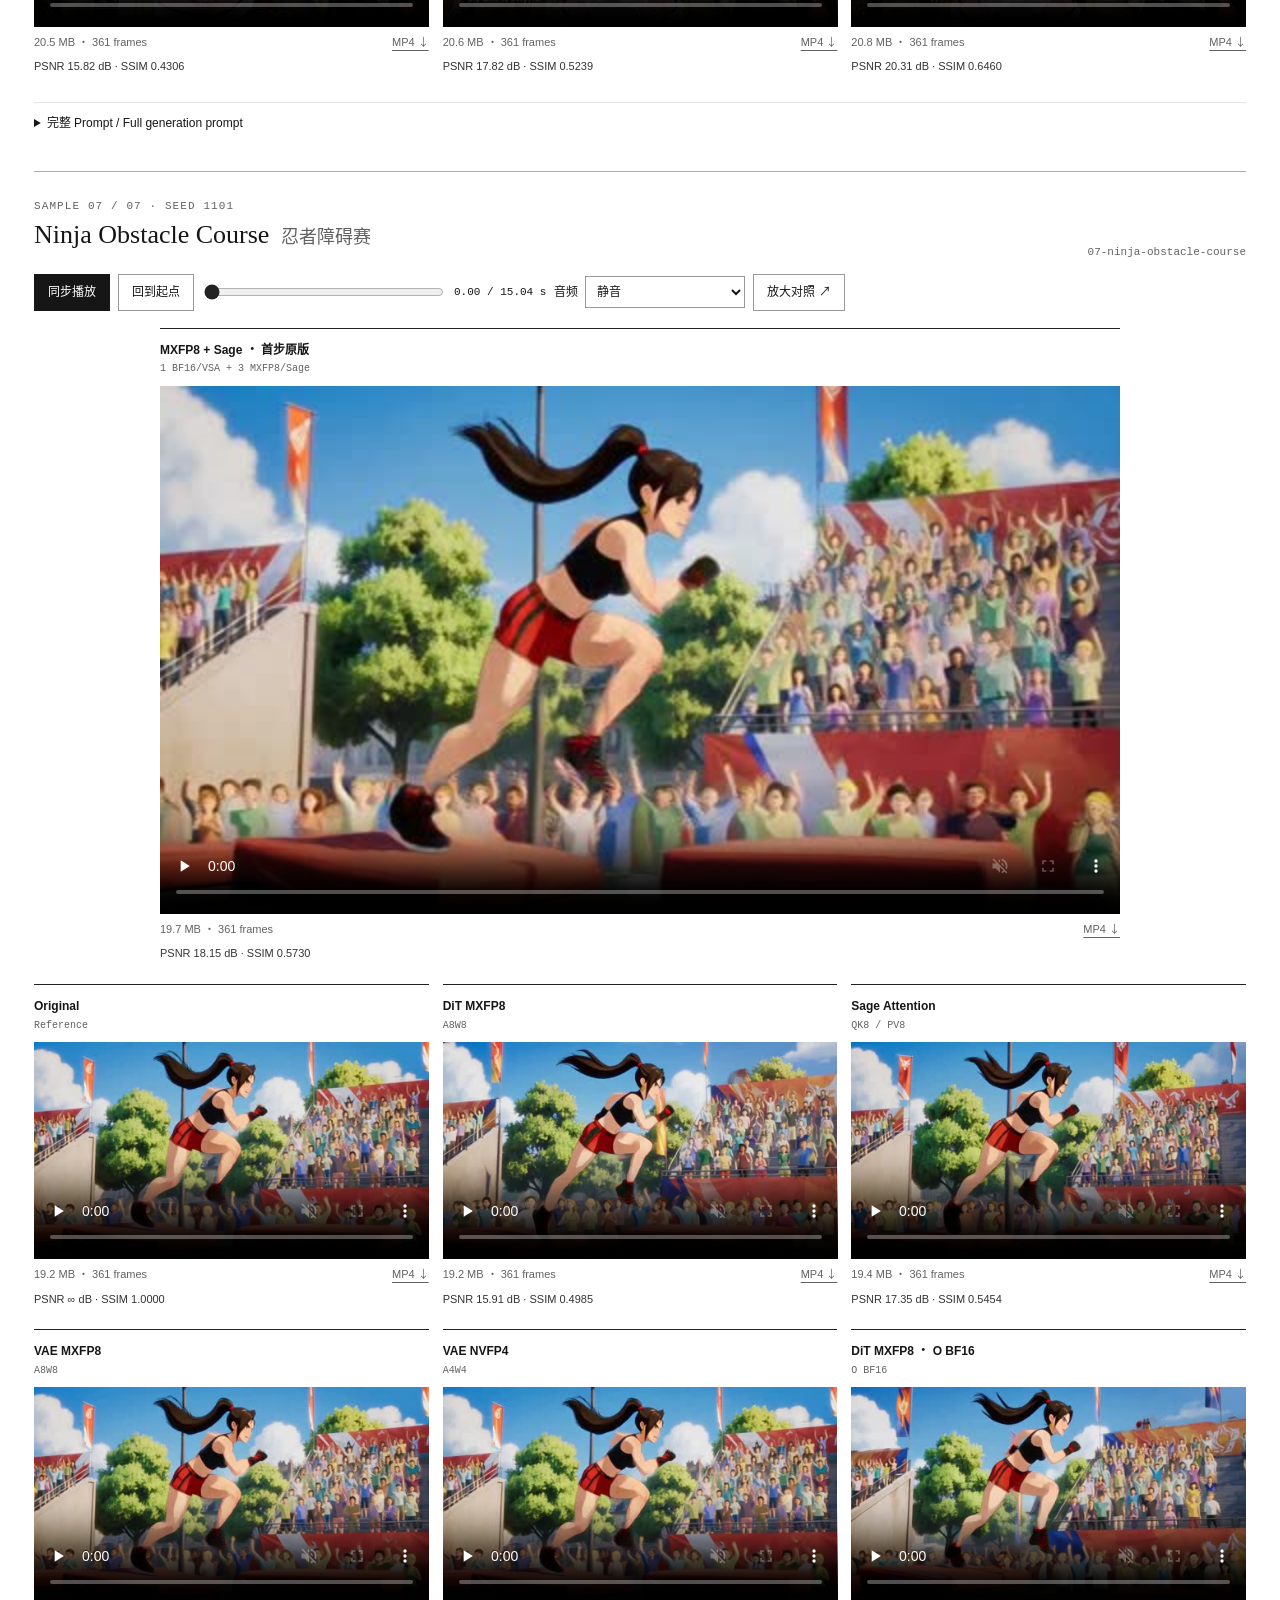
==== commit 33430b07: "Document post-DiT VAE, transfer, and media-output optimizations" ====
--- a/index.html
+++ b/index.html
@@ -5,6 +5,7 @@
 <nav aria-label="主导航"><div class="nav-inner"><a class="wordmark" href="#">FastH3 / Ablations</a><div class="nav-links"><a href="#protocol">实验方法</a><a href="#results">视频对照</a><a href="#verification">核验记录</a></div></div></nav>
 <header class="hero"><div class="eyebrow">Experimental report · Updated September 18, 2026</div><h1>FastH3<span>Precision Ablations</span></h1><p class="subtitle">原版模型 · 有损消融、精度回退与组合首步保护</p><p class="byline">7 PROMPTS &nbsp; × &nbsp; 10 VARIANTS &nbsp; = &nbsp; 70 VIDEOS</p>
 <div class="resource-links"><a class="button primary" href="#results">浏览视频对照 ↓</a><a class="button" href="https://github.com/lishunyang12/fasth3-lossy-ablation/releases/download/v1.0/fasth3-single-lossy-35-videos.zip">原有 35 段 ZIP ↗</a><a class="button" href="execution-manifest.json">实验配置</a><a class="button" href="https://github.com/lishunyang12/fasth3-lossy-ablation">GitHub ↗</a></div></header>
+<section class="abstract" id="post-dit-report"><h2>After DiT: VAE, transfer, and media output</h2><p>An English engineering report covering full-VAE decoding, gather and blend, GPU output fusion, pinned D2H, CPU video encoding, early AAC, and measured overlap.</p><p><a class="button primary" href="post-dit.html">Open the post-DiT optimization report →</a></p></section>
 <section class="abstract" id="five-second-benchmark"><h2>Five-second 768p benchmarks</h2><p>Original FastH3 and optimized serving: precision schedules, PR evaluations, complete HTTP-to-MP4 latency, and original audiovisual outputs.</p><p><a class="button primary" href="five-second.html">Open the English benchmark report →</a></p></section>
 <section class="abstract" aria-labelledby="abstract-title"><h2 id="abstract-title">Abstract</h2><p>以 FastH3 原版推理流程为共同基线，分别考察 DiT MXFP8、Sage Attention、VAE MXFP8 与 VAE NVFP4 四项有损替换。七组文本提示在相同 seed 与采样设置下各生成十个版本，构成 70 条视频的对照集。保留 O 与 Q/K/V/O 回退实验。此前两列分别测试 MXFP8 与 Sage 的首步保护：第 1 次 DiT forward 使用原版，第 2–4 次使用对应有损方法。由于实际只有 4 次 forward，这里保护的是 25% 的调用次数，后 75% 有损；没有将其标为 10% / 90%，也没有改变采样步数。本次在每个 case 顶部新增 MXFP8 + Sage 组合版：第 1 步全部 DiT 投影使用 BF16 与原版 VSA，第 2–4 步同时启用 DiT MXFP8 和 Sage。VAE 保持原版精度。两组 VAE 消融的输入 latent 与音频均与原版逐字节一致。本页呈现原始输出、完整 prompt 和执行核验记录，供观察空间细节、时序一致性与视听表现；未据此给出质量排名。</p></section>
 <div class="facts"><div class="fact"><strong>1280 × 704</strong><span>OUTPUT RESOLUTION</span></div><div class="fact"><strong>24 fps</strong><span>FRAME RATE</span></div><div class="fact"><strong>15.04 s</strong><span>VIDEO DURATION</span></div><div class="fact"><strong>4 steps</strong><span>DiT FORWARDS</span></div></div>
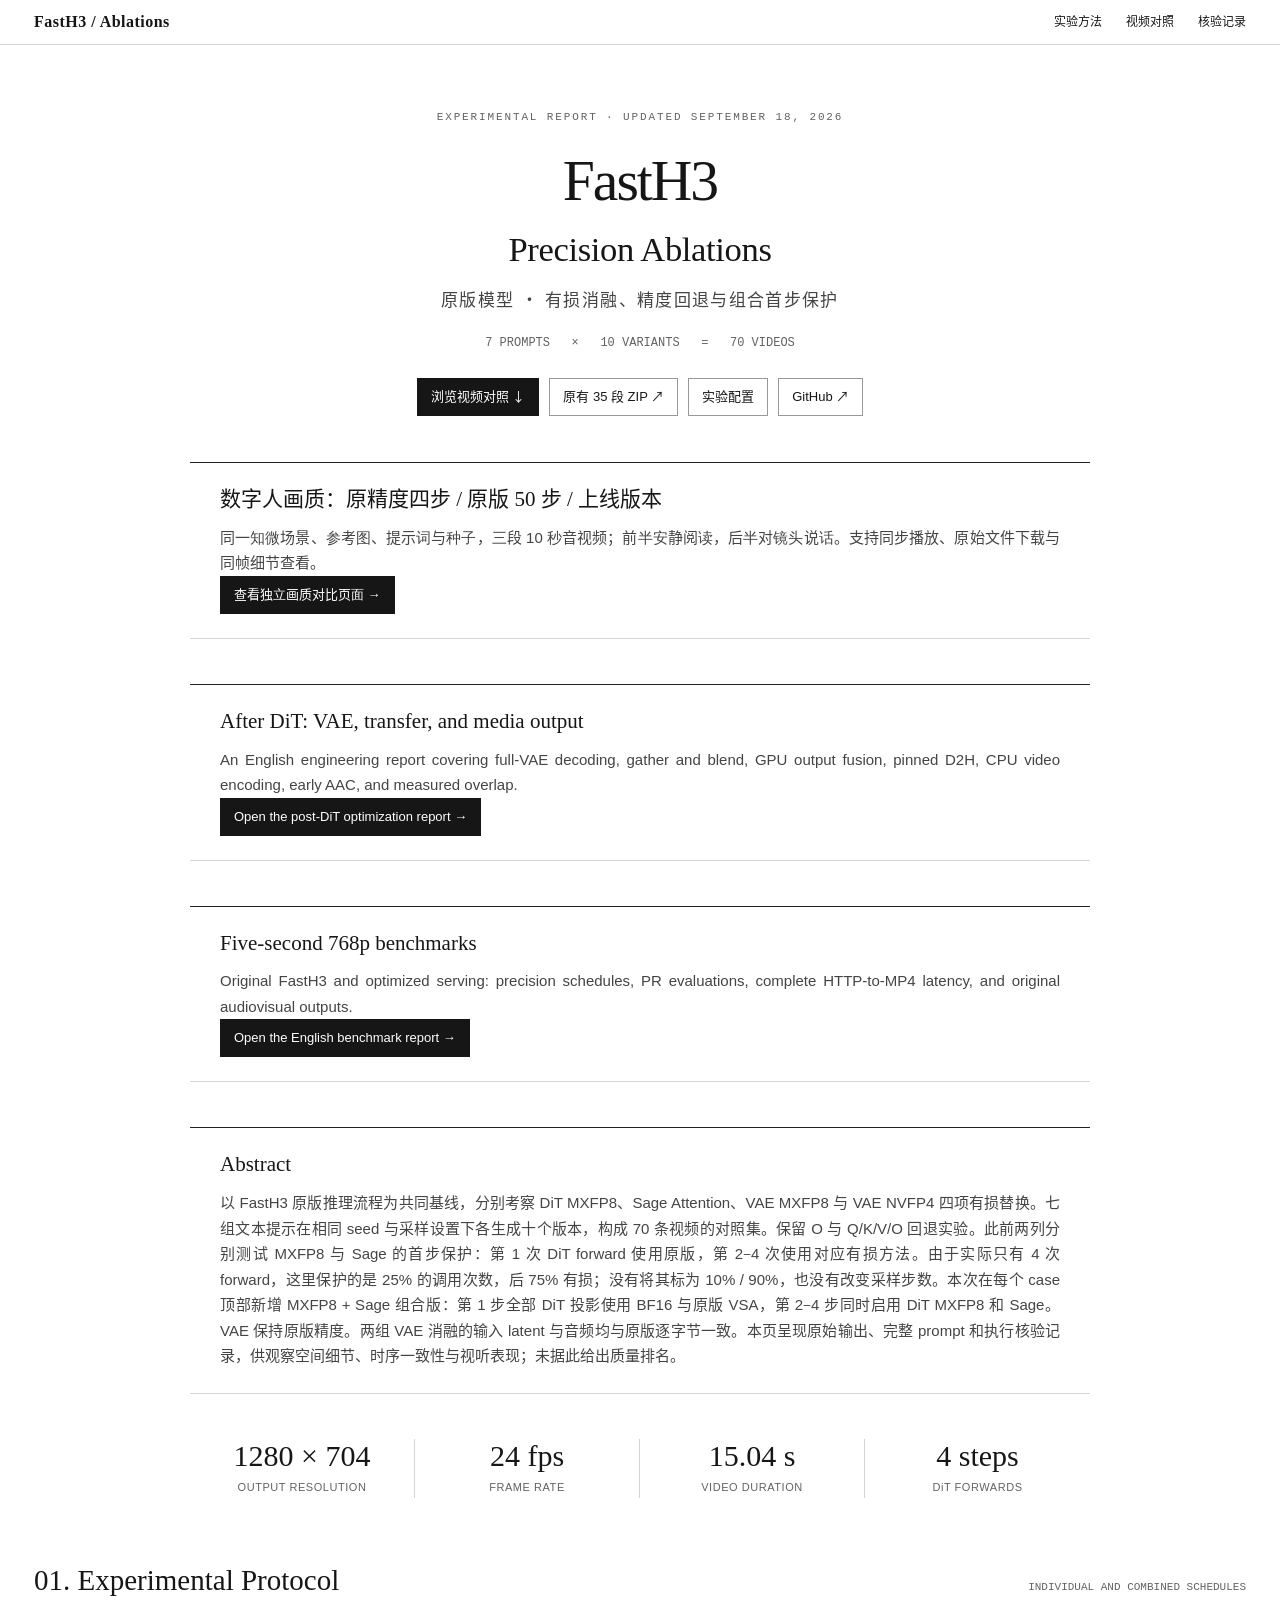
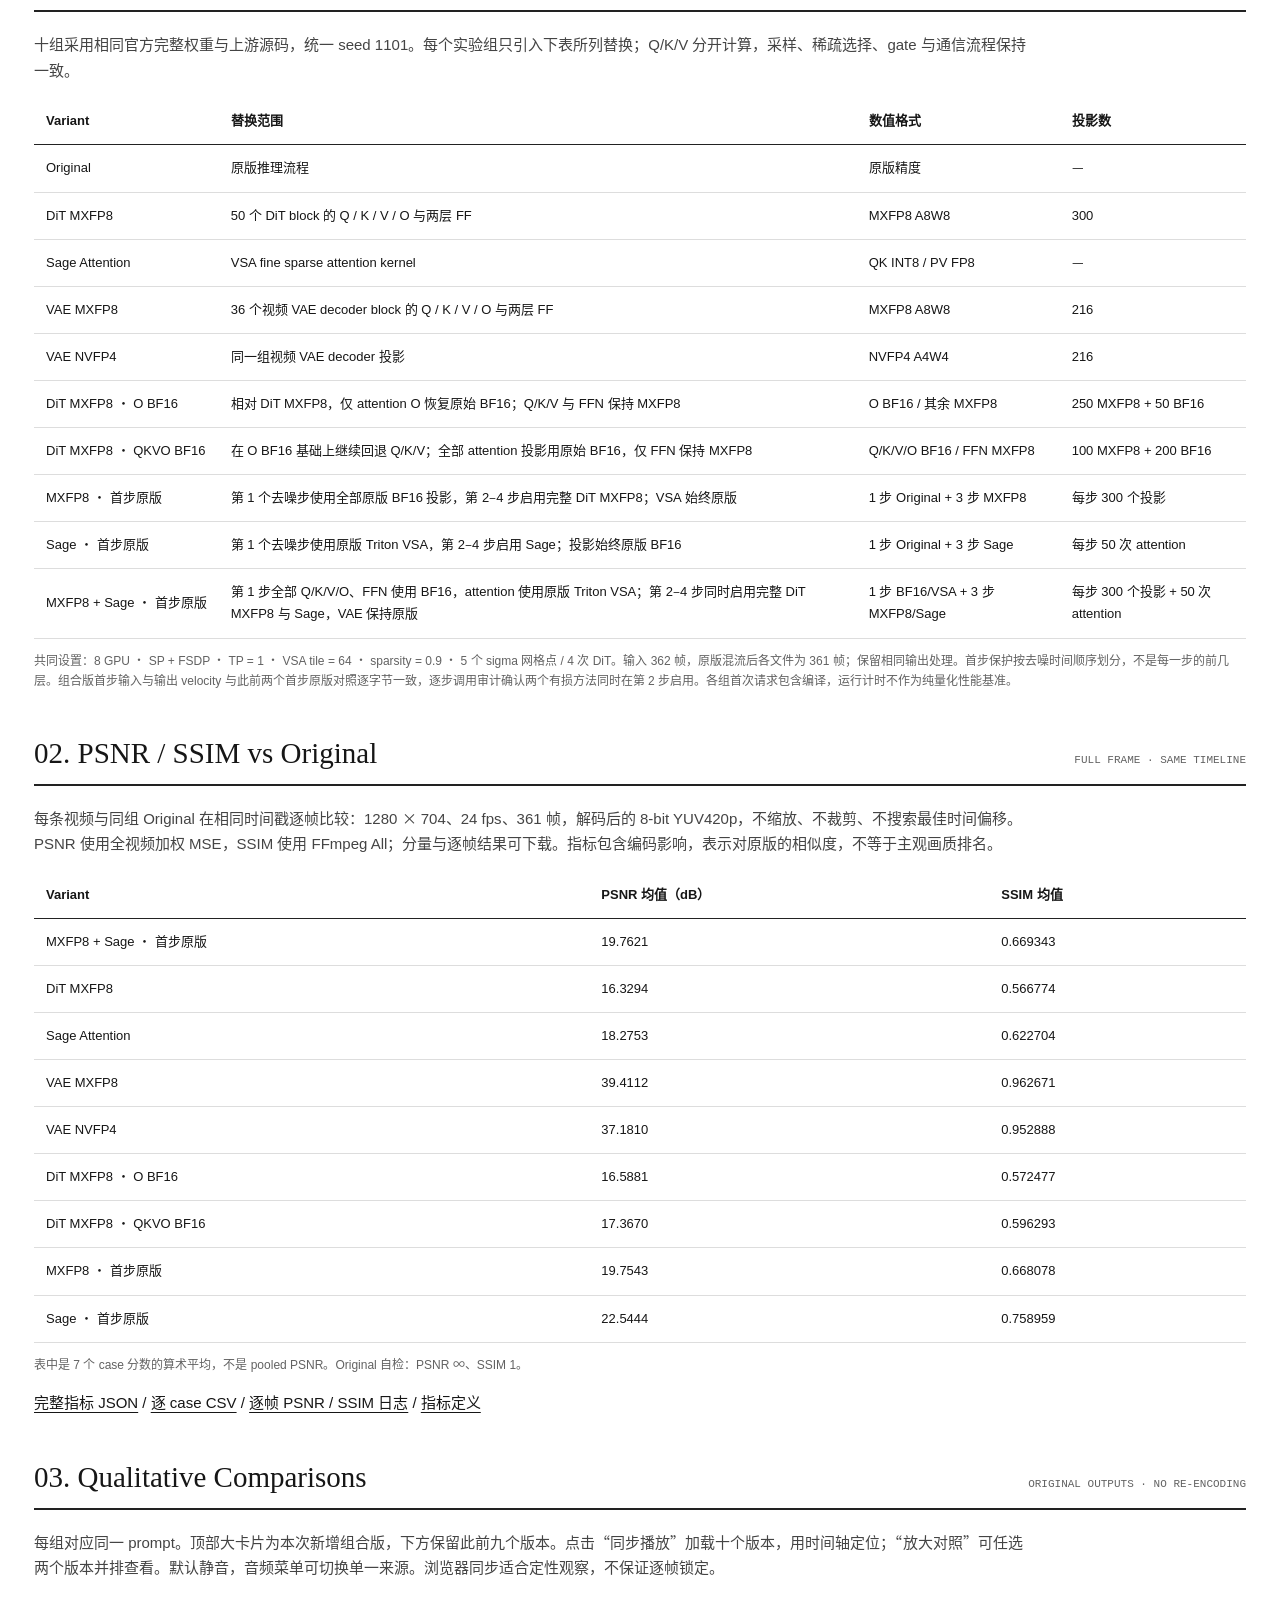
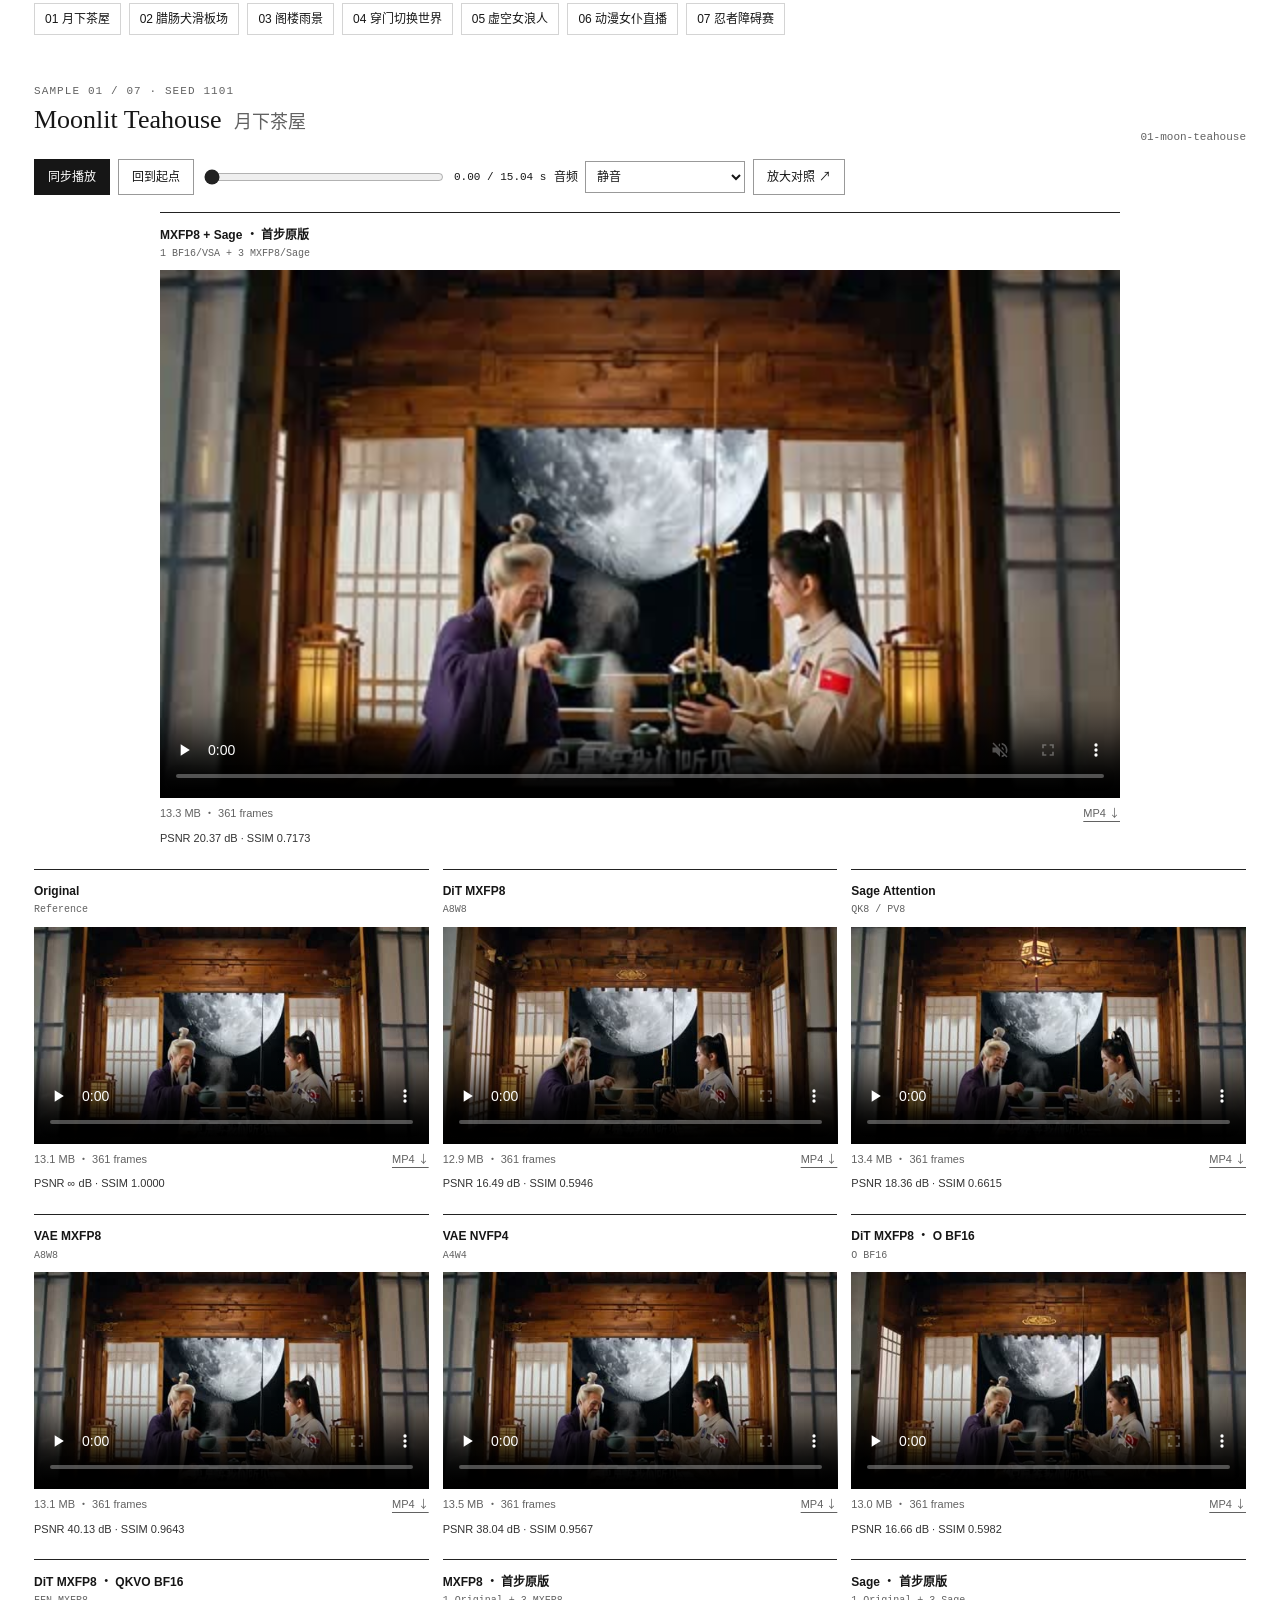
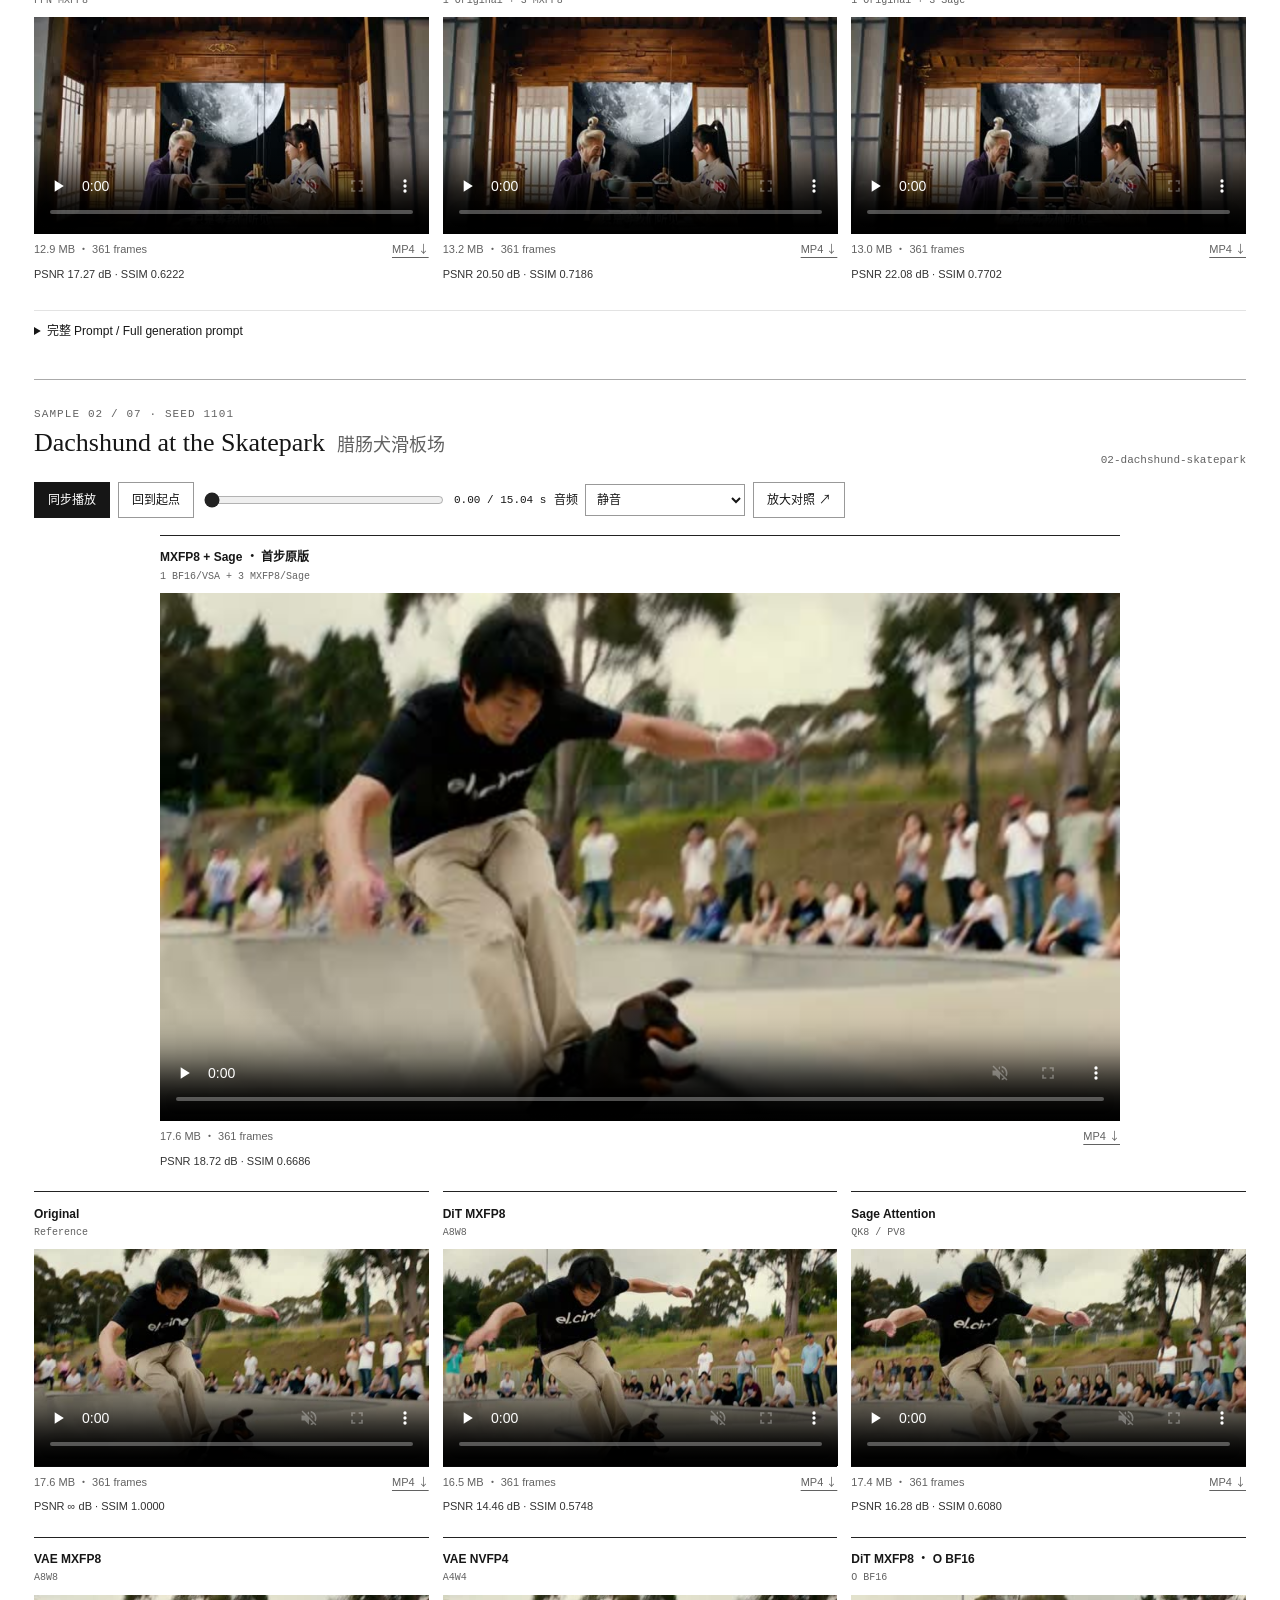
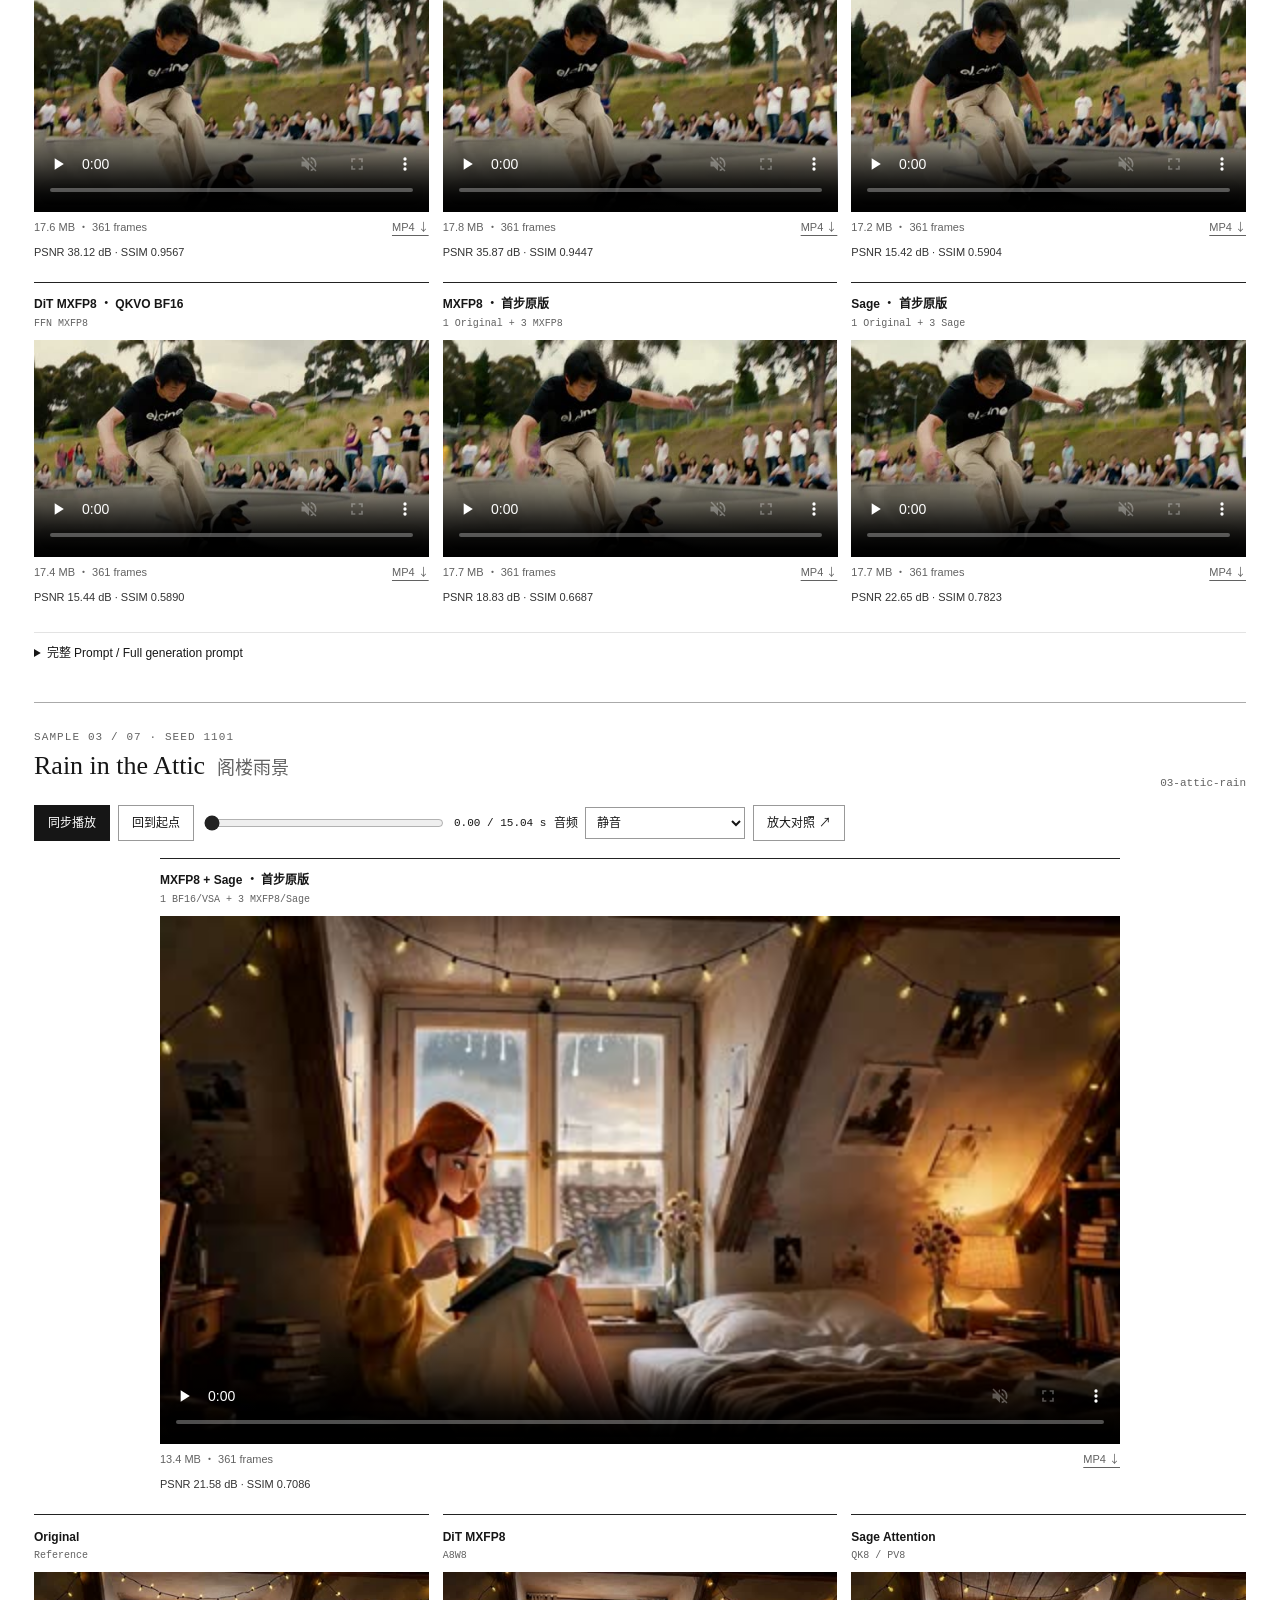
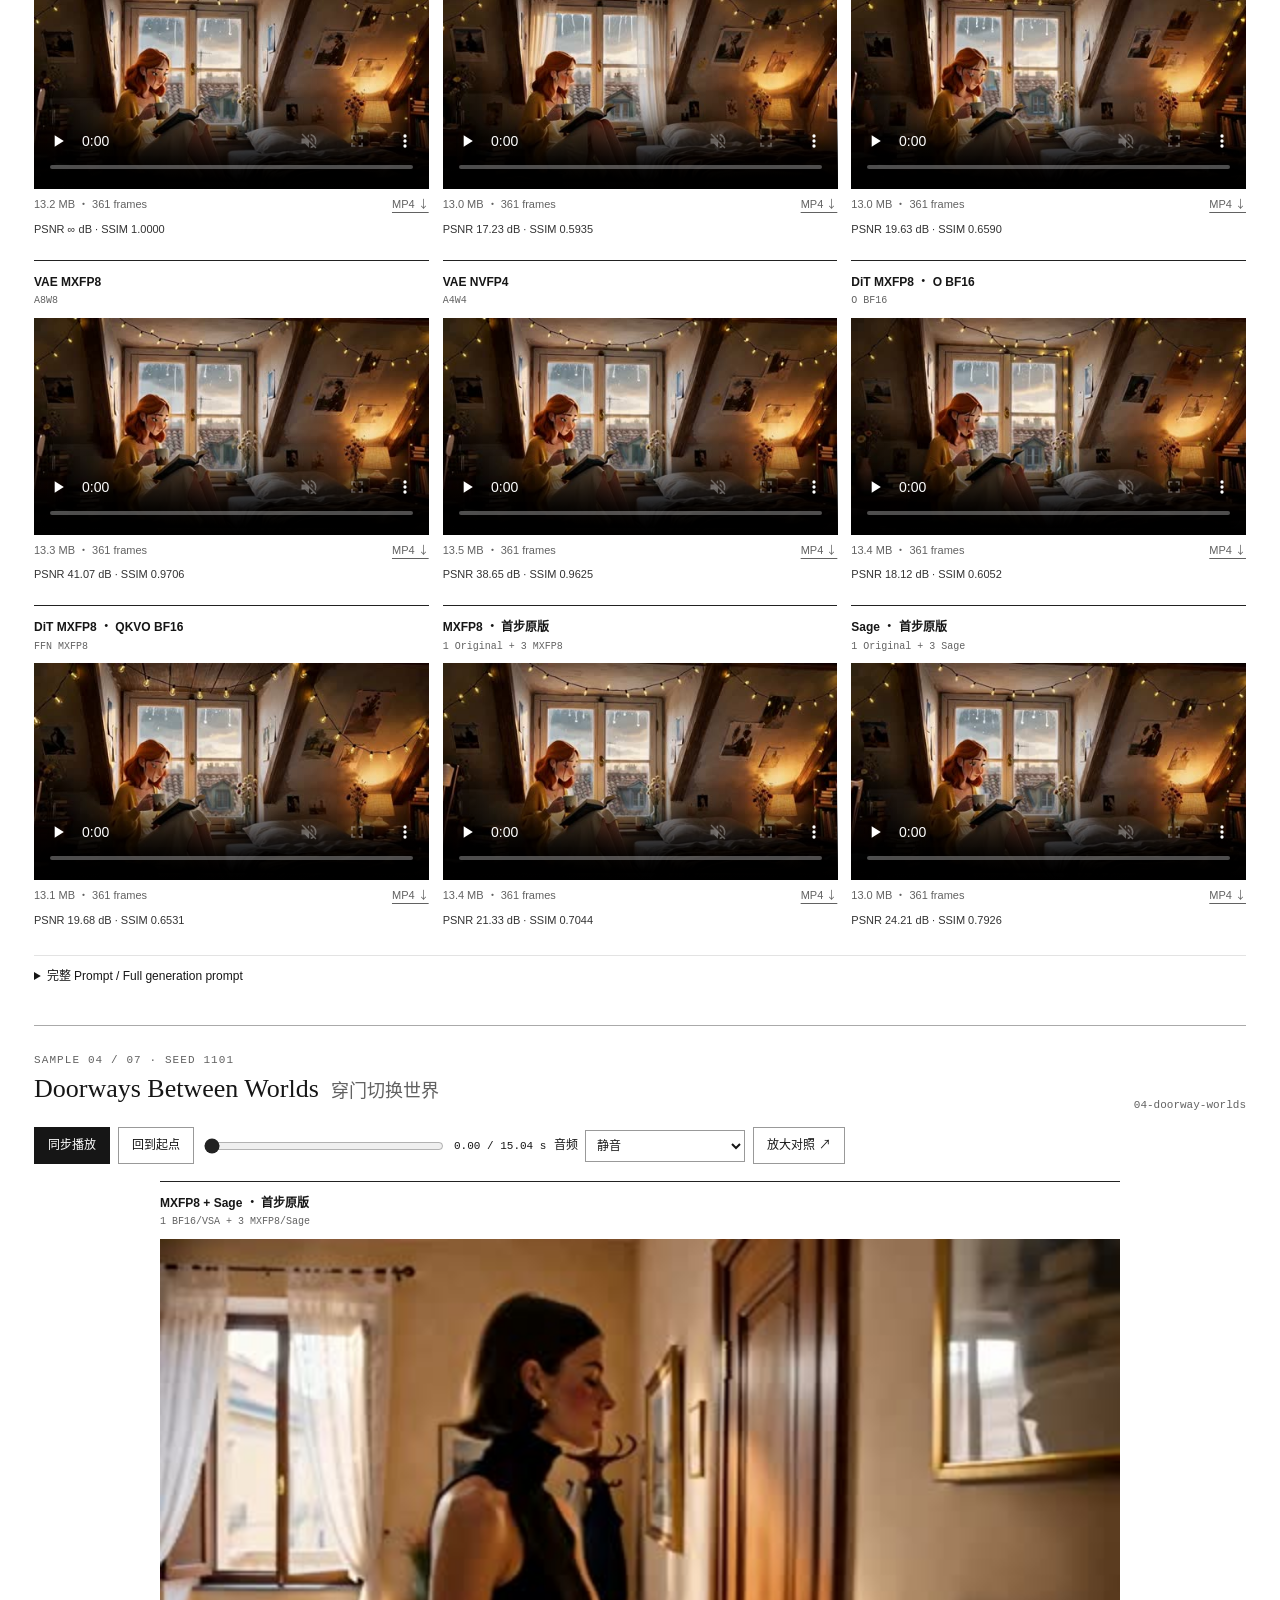
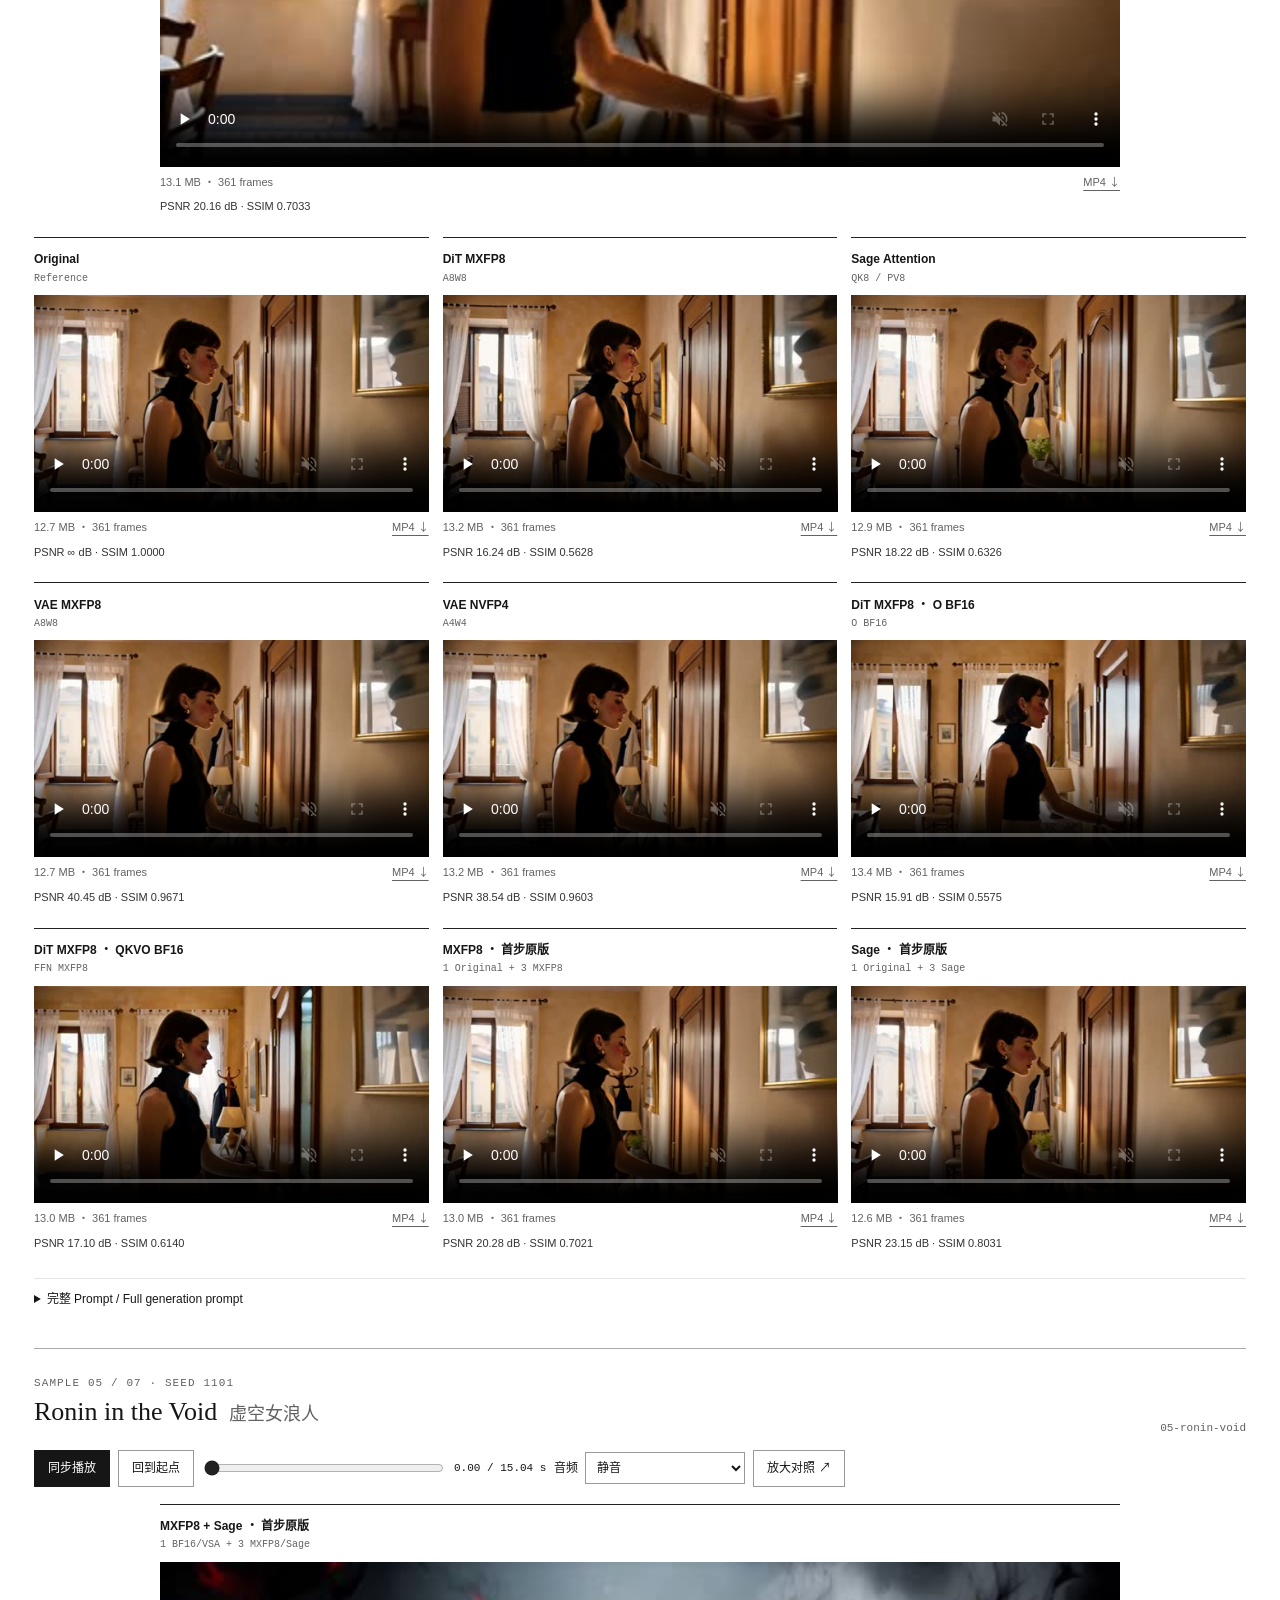
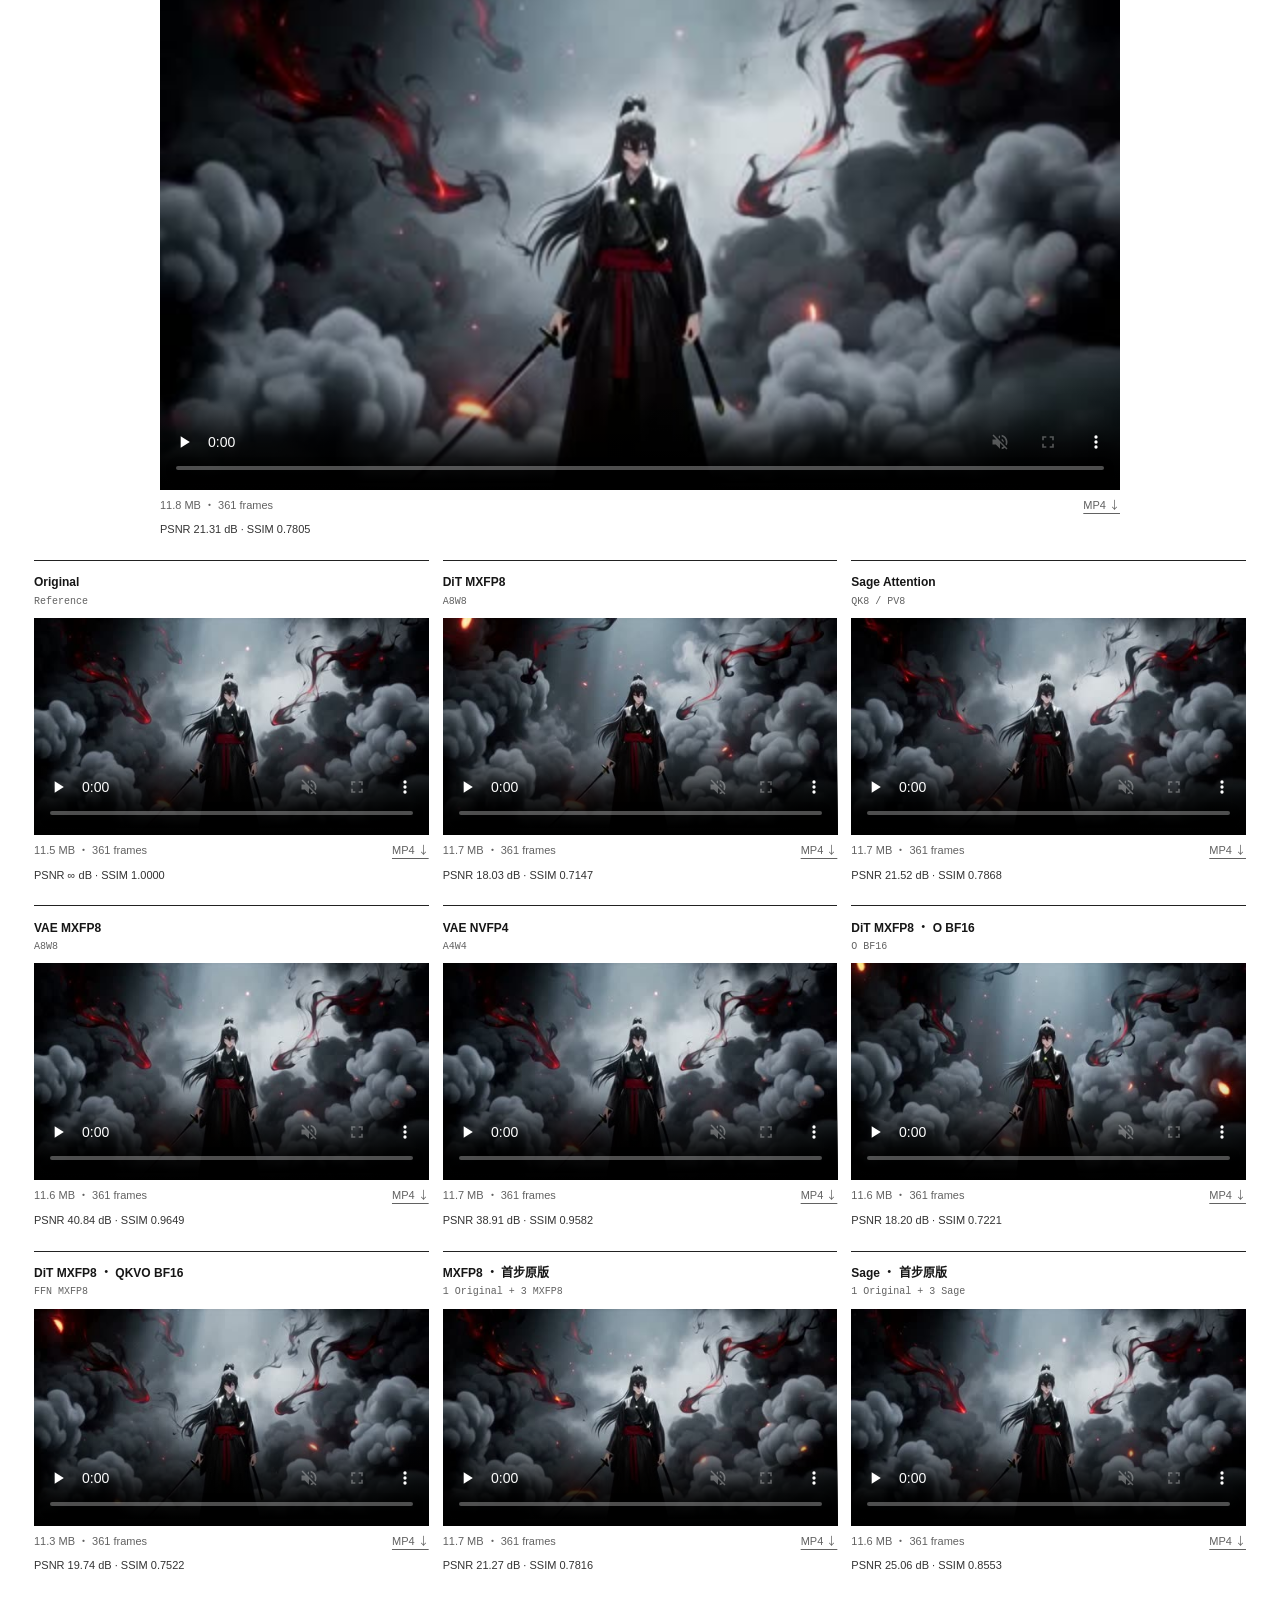
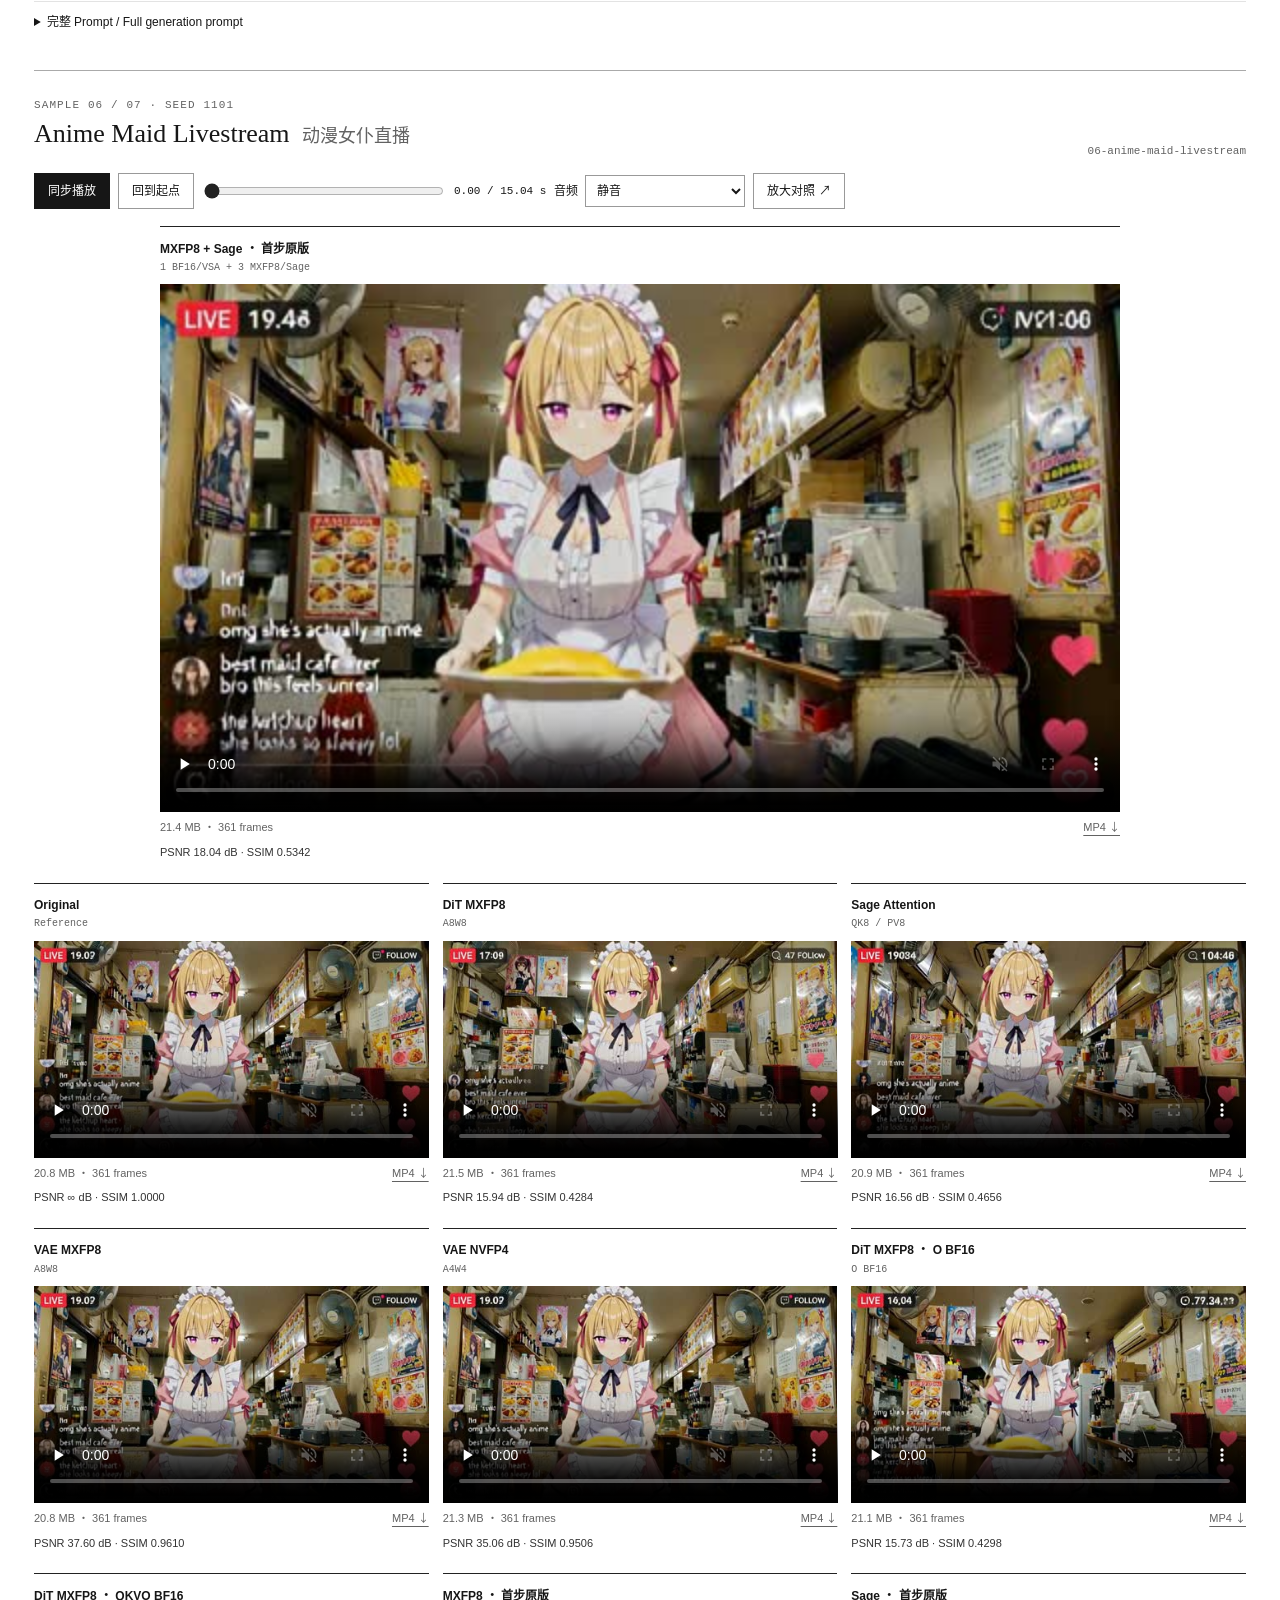
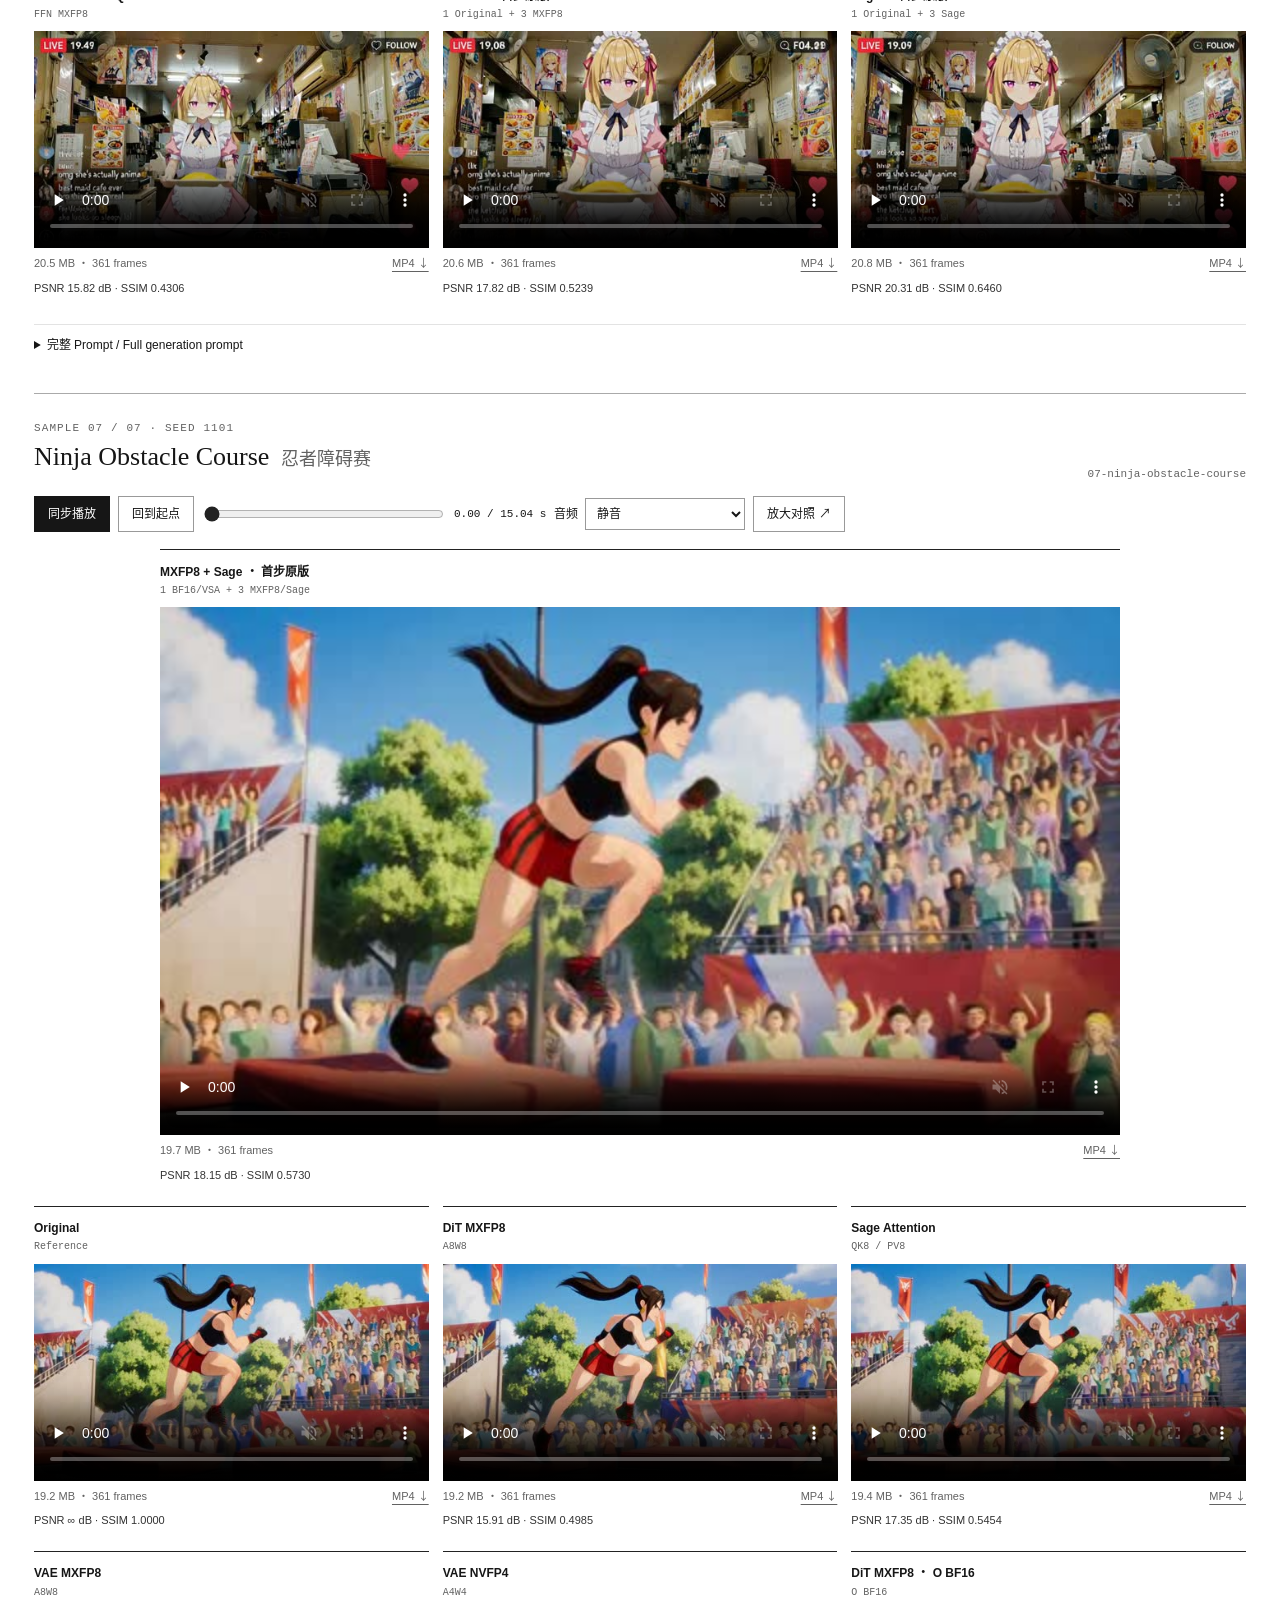
==== commit b6c35a85: "Add controlled ten-second avatar quality comparison across three model configurations" ====
--- a/index.html
+++ b/index.html
@@ -5,6 +5,7 @@
 <nav aria-label="主导航"><div class="nav-inner"><a class="wordmark" href="#">FastH3 / Ablations</a><div class="nav-links"><a href="#protocol">实验方法</a><a href="#results">视频对照</a><a href="#verification">核验记录</a></div></div></nav>
 <header class="hero"><div class="eyebrow">Experimental report · Updated September 18, 2026</div><h1>FastH3<span>Precision Ablations</span></h1><p class="subtitle">原版模型 · 有损消融、精度回退与组合首步保护</p><p class="byline">7 PROMPTS &nbsp; × &nbsp; 10 VARIANTS &nbsp; = &nbsp; 70 VIDEOS</p>
 <div class="resource-links"><a class="button primary" href="#results">浏览视频对照 ↓</a><a class="button" href="https://github.com/lishunyang12/fasth3-lossy-ablation/releases/download/v1.0/fasth3-single-lossy-35-videos.zip">原有 35 段 ZIP ↗</a><a class="button" href="execution-manifest.json">实验配置</a><a class="button" href="https://github.com/lishunyang12/fasth3-lossy-ablation">GitHub ↗</a></div></header>
+<section class="abstract" id="avatar-quality-comparison"><h2>数字人画质：原精度四步 / 原版 50 步 / 上线版本</h2><p>同一知微场景、参考图、提示词与种子，三段 10 秒音视频；前半安静阅读，后半对镜头说话。支持同步播放、原始文件下载与同帧细节查看。</p><p><a class="button primary" href="avatar-quality.html">查看独立画质对比页面 →</a></p></section>
 <section class="abstract" id="post-dit-report"><h2>After DiT: VAE, transfer, and media output</h2><p>An English engineering report covering full-VAE decoding, gather and blend, GPU output fusion, pinned D2H, CPU video encoding, early AAC, and measured overlap.</p><p><a class="button primary" href="post-dit.html">Open the post-DiT optimization report →</a></p></section>
 <section class="abstract" id="five-second-benchmark"><h2>Five-second 768p benchmarks</h2><p>Original FastH3 and optimized serving: precision schedules, PR evaluations, complete HTTP-to-MP4 latency, and original audiovisual outputs.</p><p><a class="button primary" href="five-second.html">Open the English benchmark report →</a></p></section>
 <section class="abstract" aria-labelledby="abstract-title"><h2 id="abstract-title">Abstract</h2><p>以 FastH3 原版推理流程为共同基线，分别考察 DiT MXFP8、Sage Attention、VAE MXFP8 与 VAE NVFP4 四项有损替换。七组文本提示在相同 seed 与采样设置下各生成十个版本，构成 70 条视频的对照集。保留 O 与 Q/K/V/O 回退实验。此前两列分别测试 MXFP8 与 Sage 的首步保护：第 1 次 DiT forward 使用原版，第 2–4 次使用对应有损方法。由于实际只有 4 次 forward，这里保护的是 25% 的调用次数，后 75% 有损；没有将其标为 10% / 90%，也没有改变采样步数。本次在每个 case 顶部新增 MXFP8 + Sage 组合版：第 1 步全部 DiT 投影使用 BF16 与原版 VSA，第 2–4 步同时启用 DiT MXFP8 和 Sage。VAE 保持原版精度。两组 VAE 消融的输入 latent 与音频均与原版逐字节一致。本页呈现原始输出、完整 prompt 和执行核验记录，供观察空间细节、时序一致性与视听表现；未据此给出质量排名。</p></section>
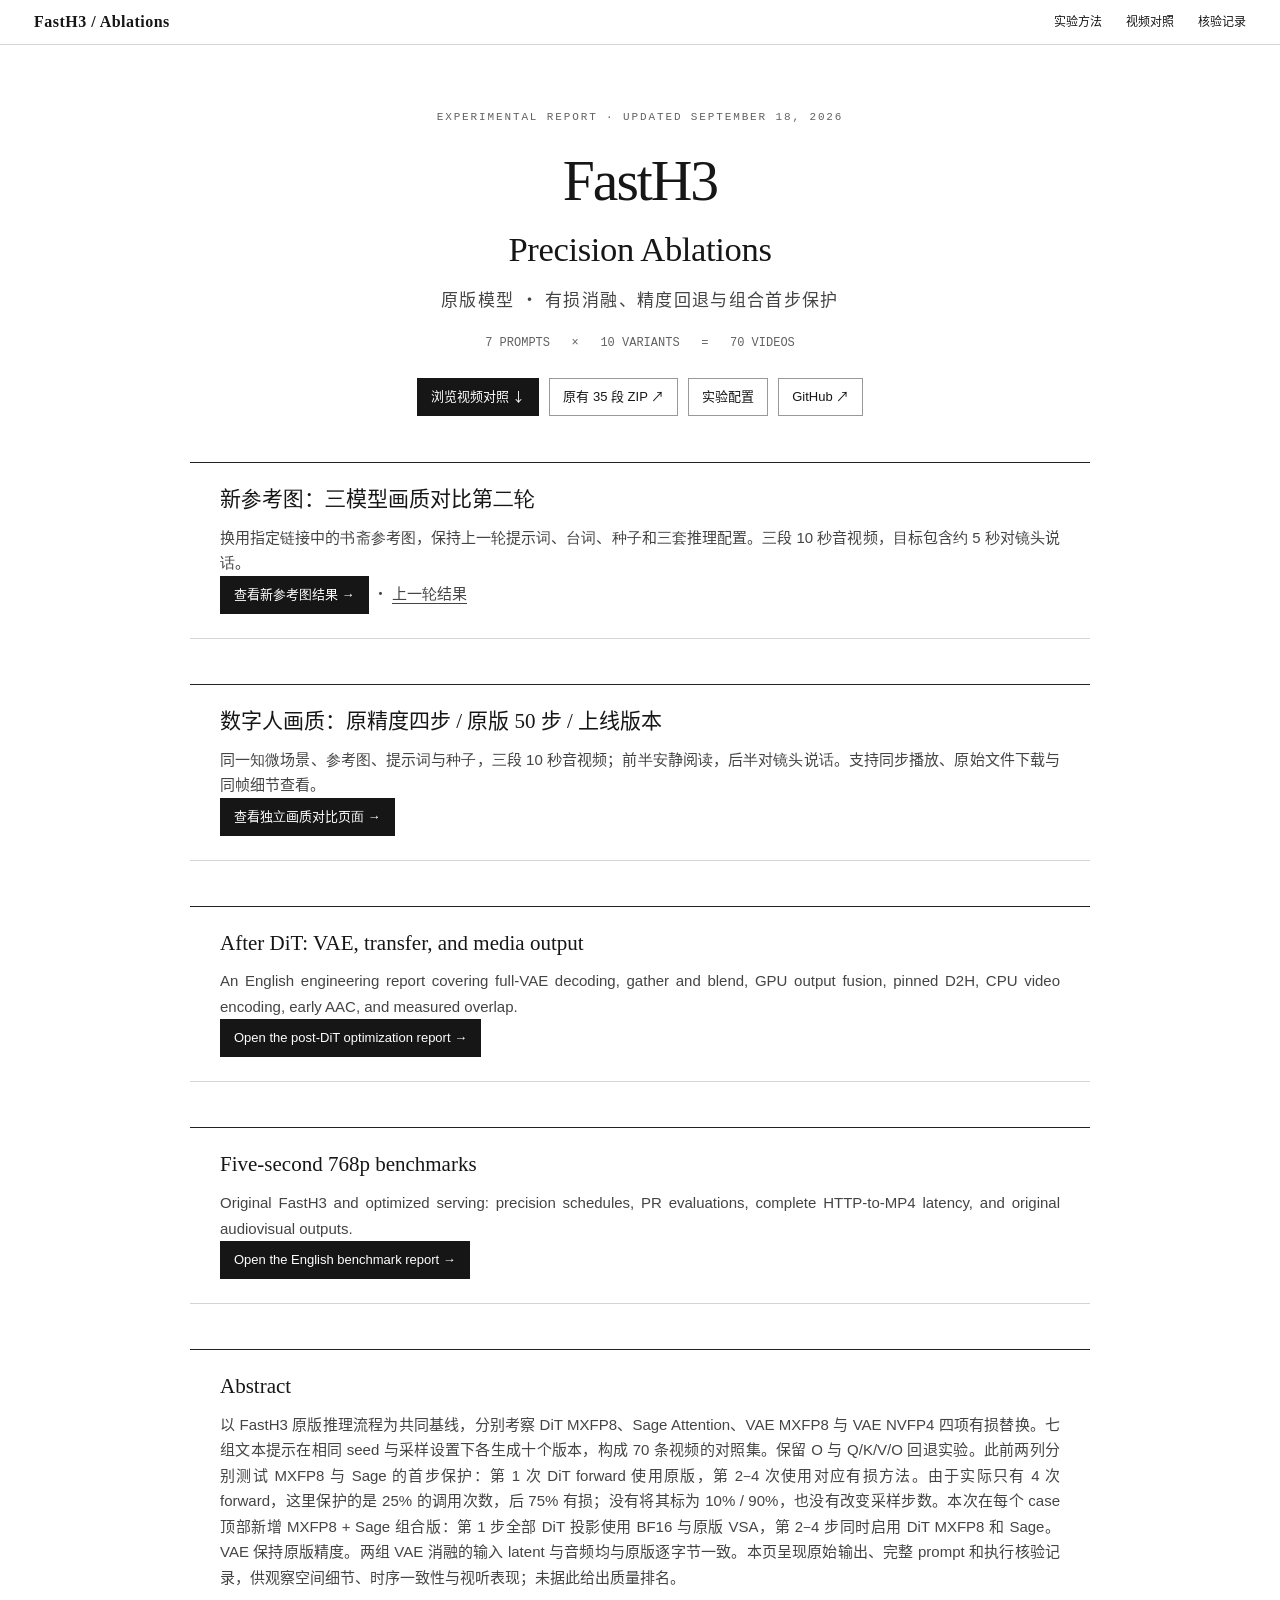
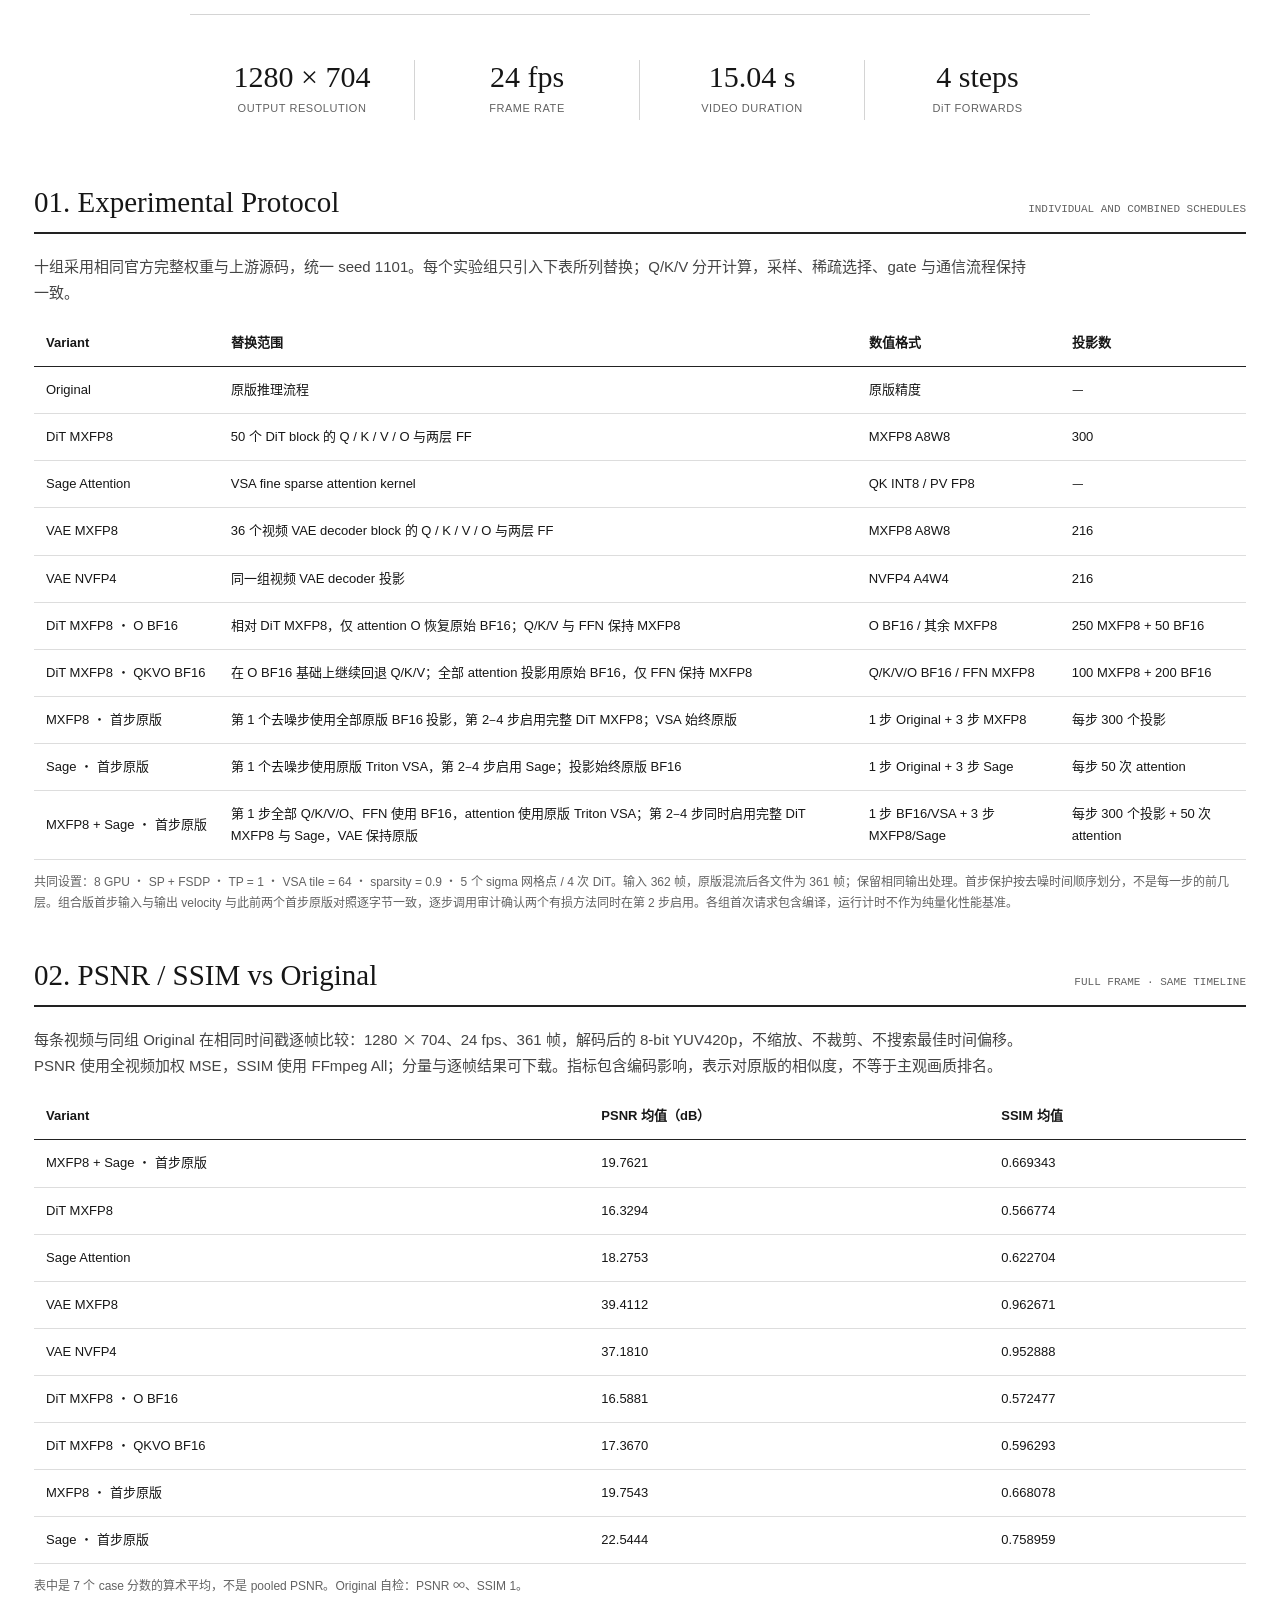
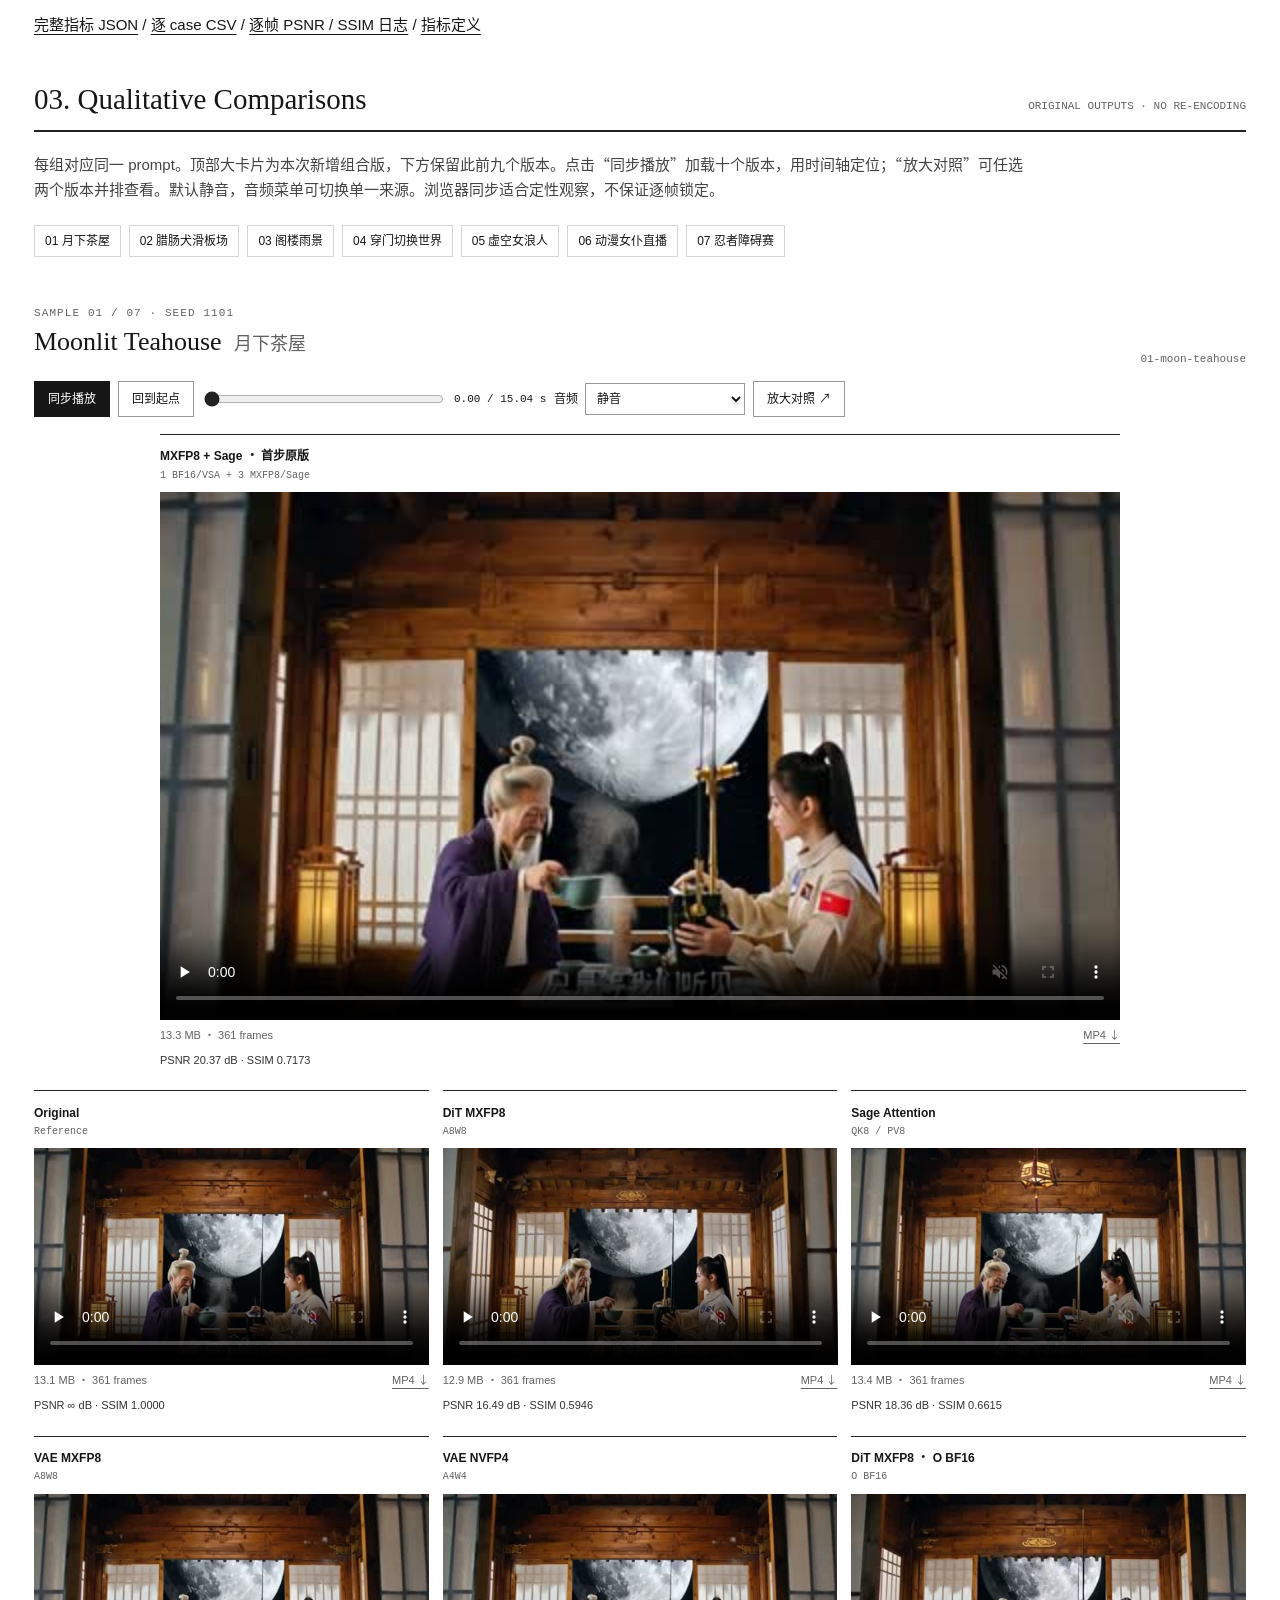
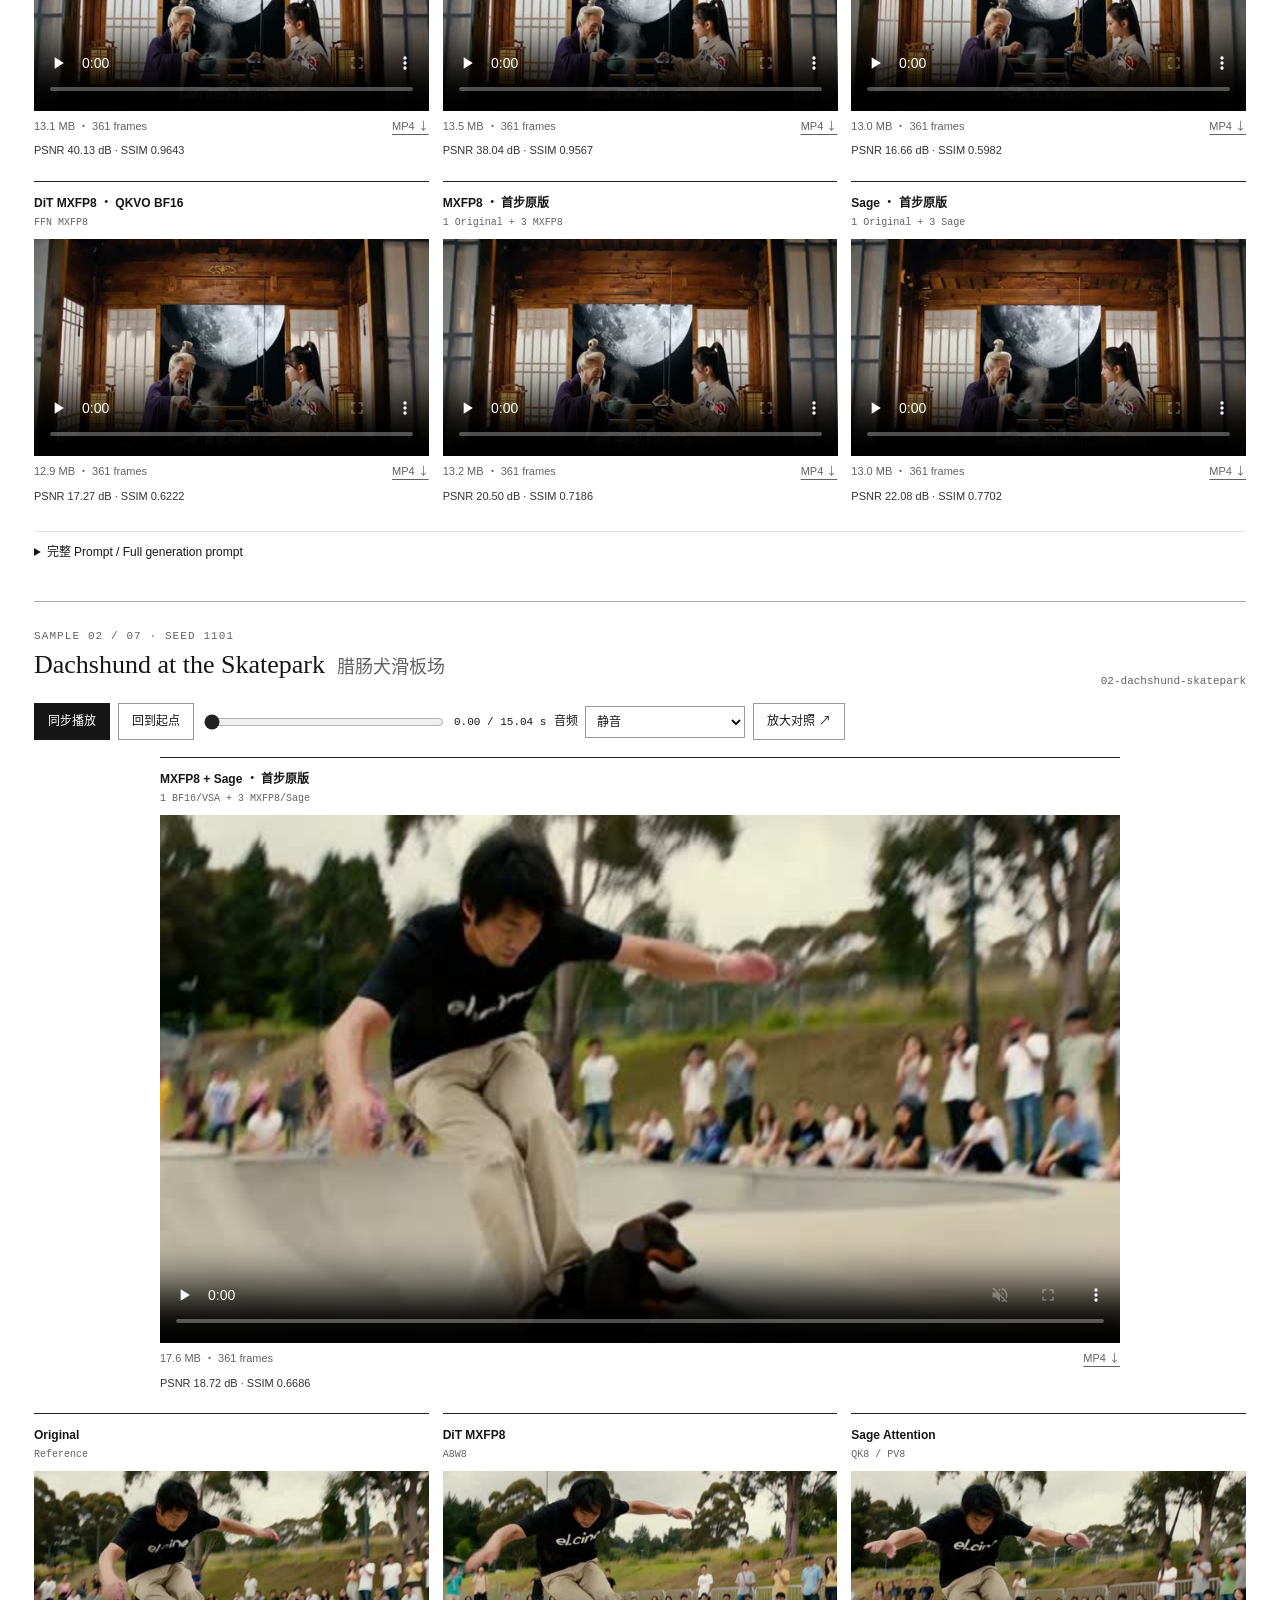
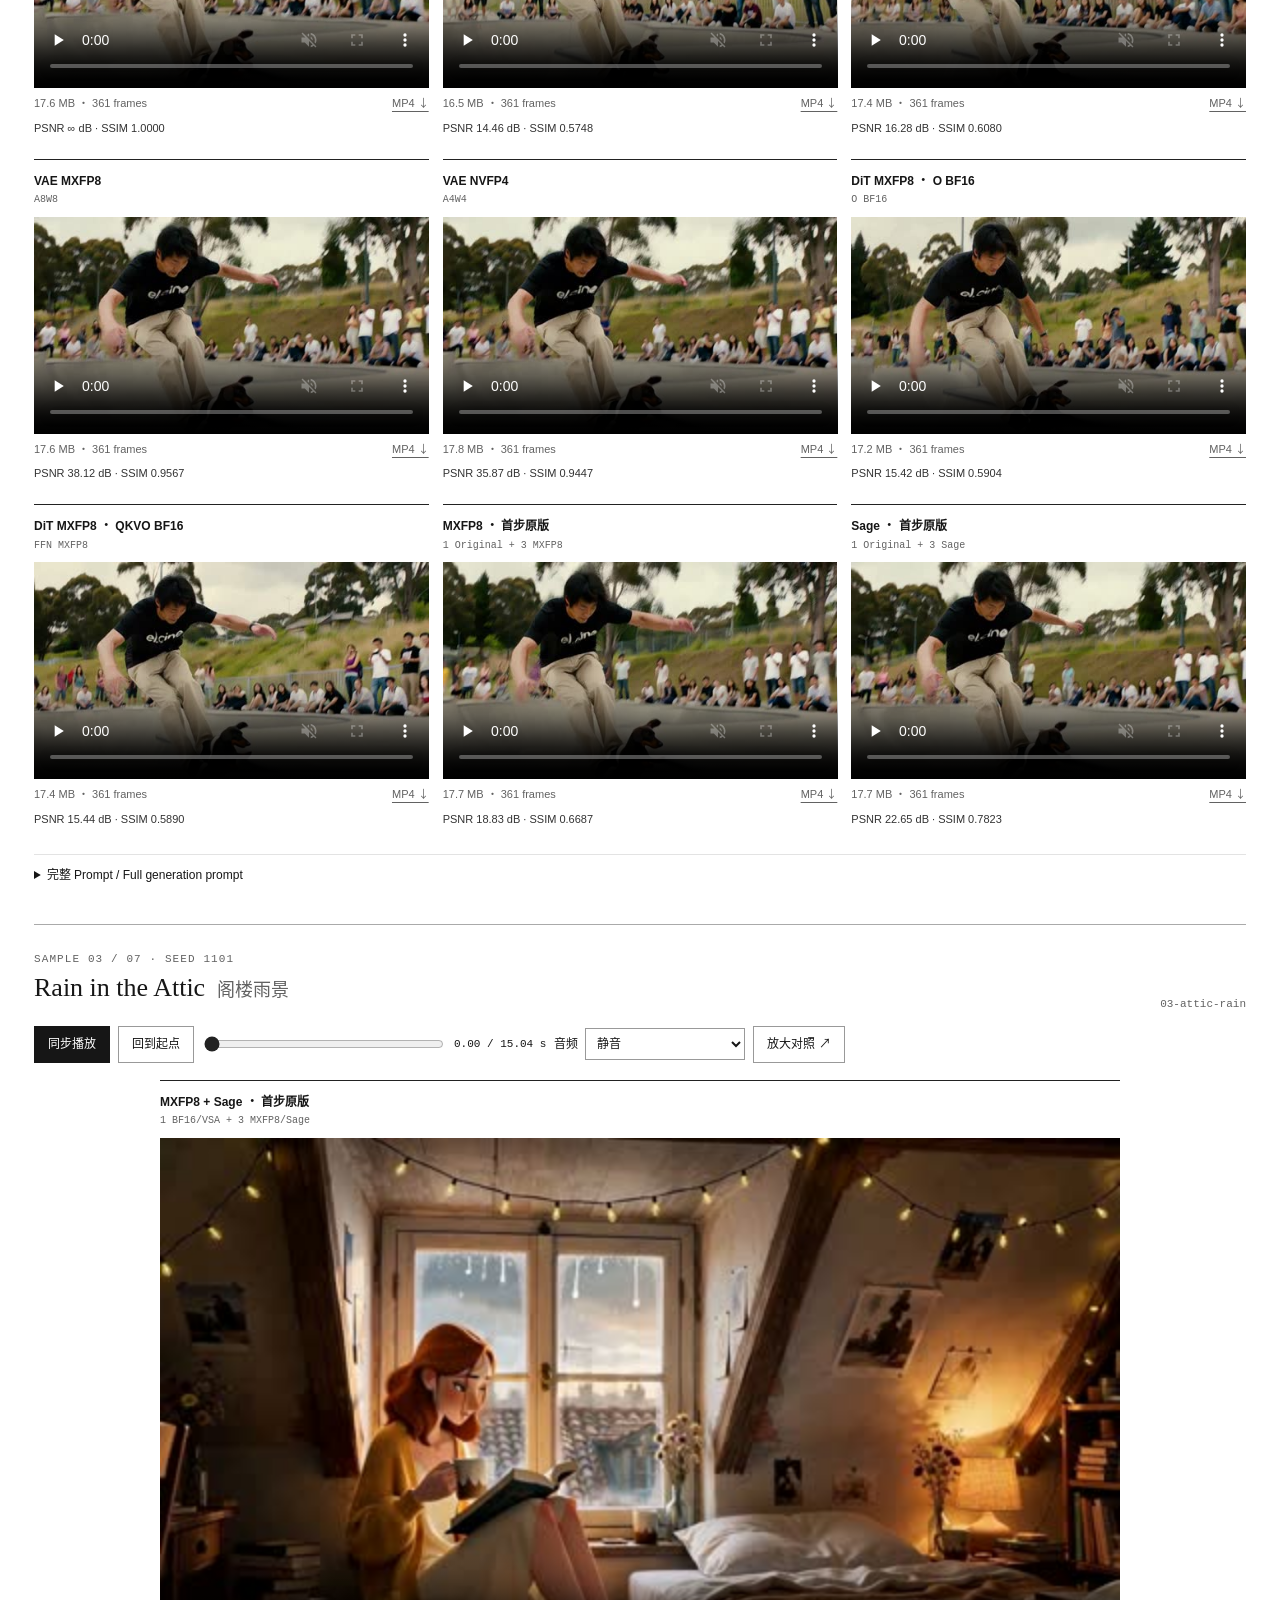
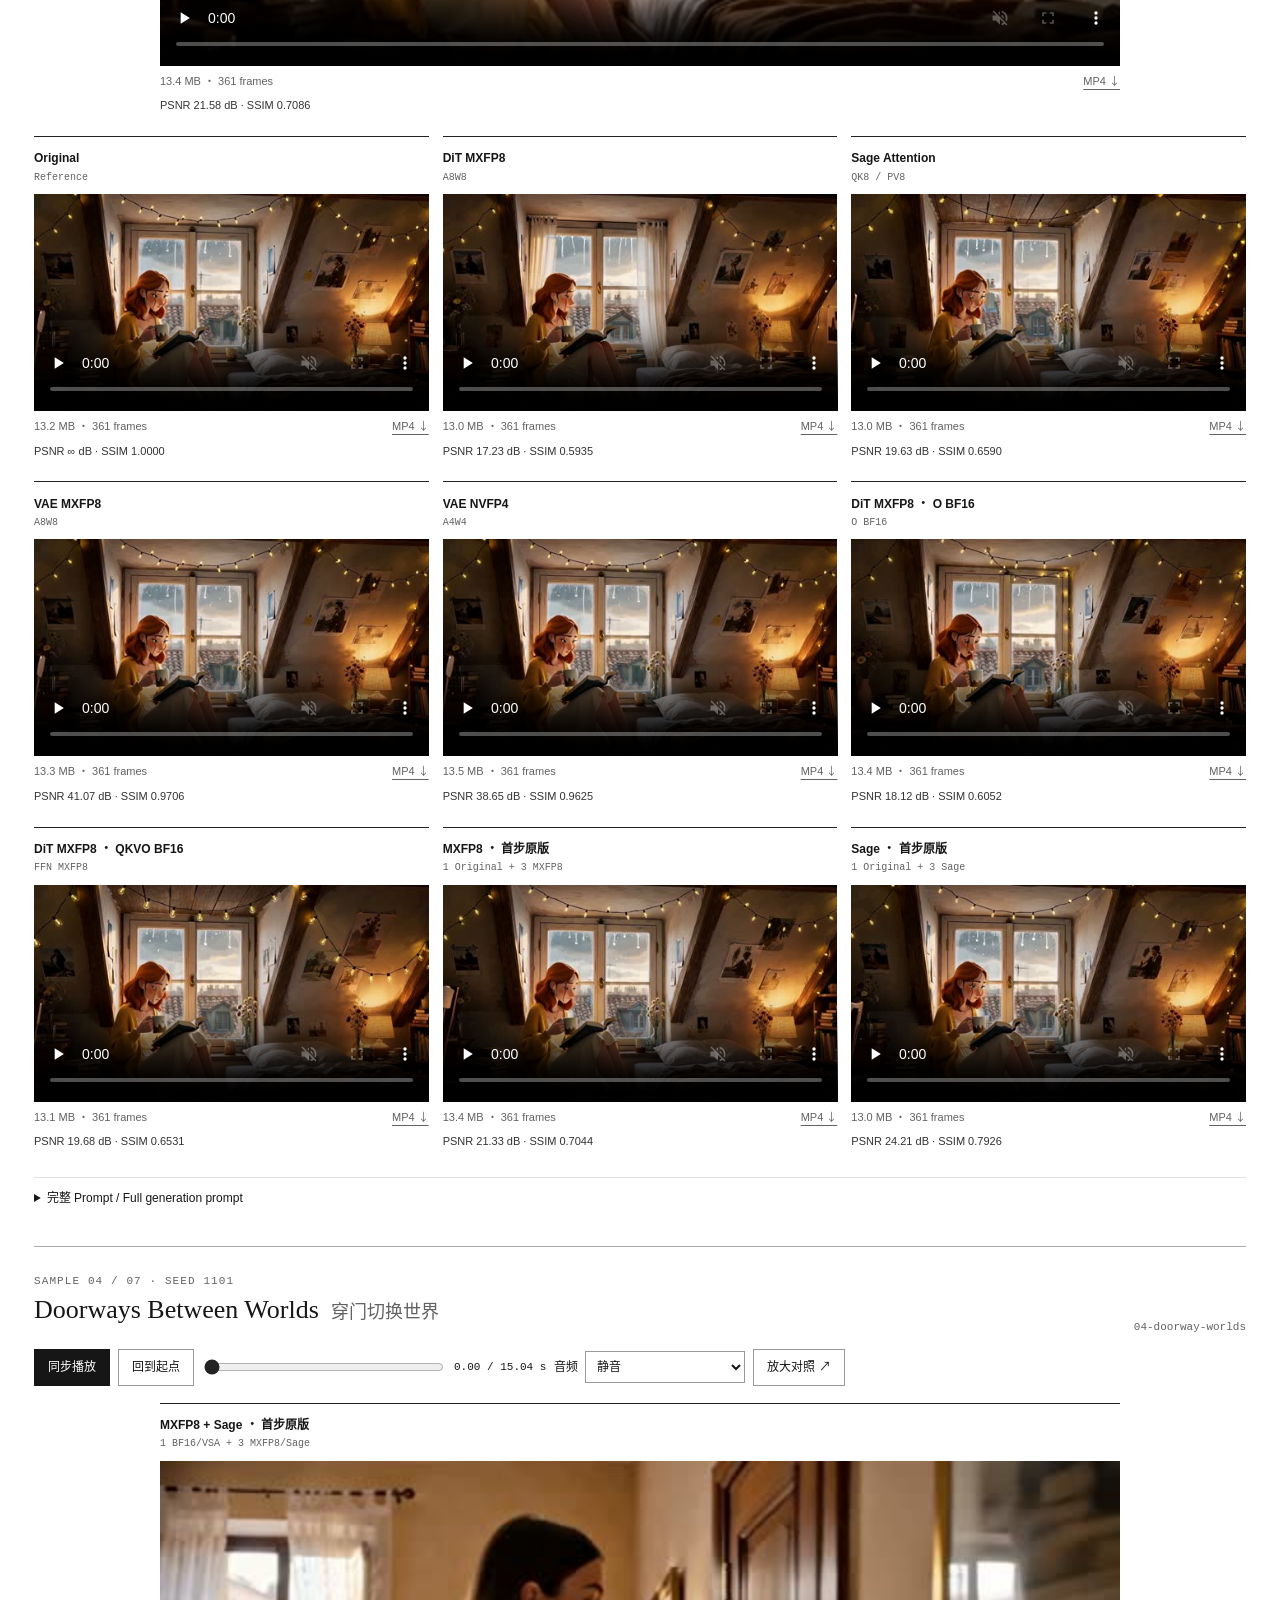
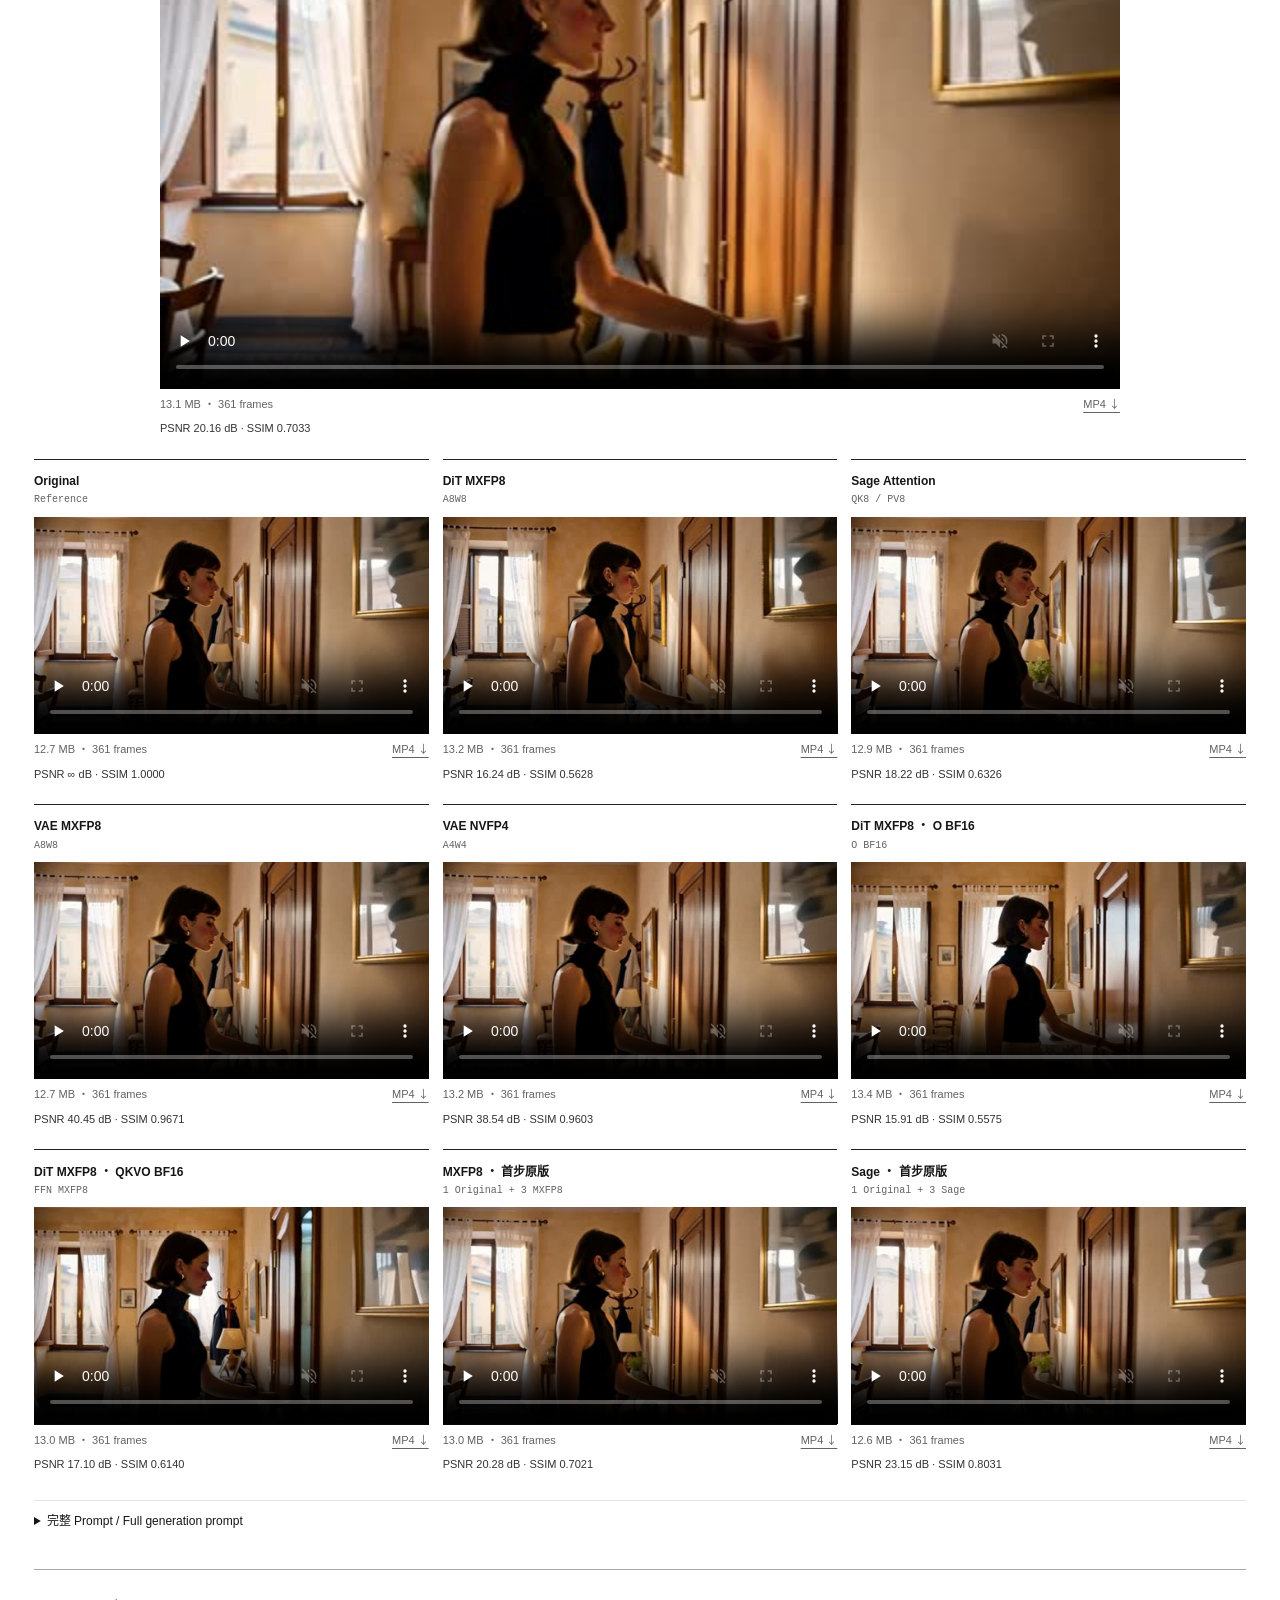
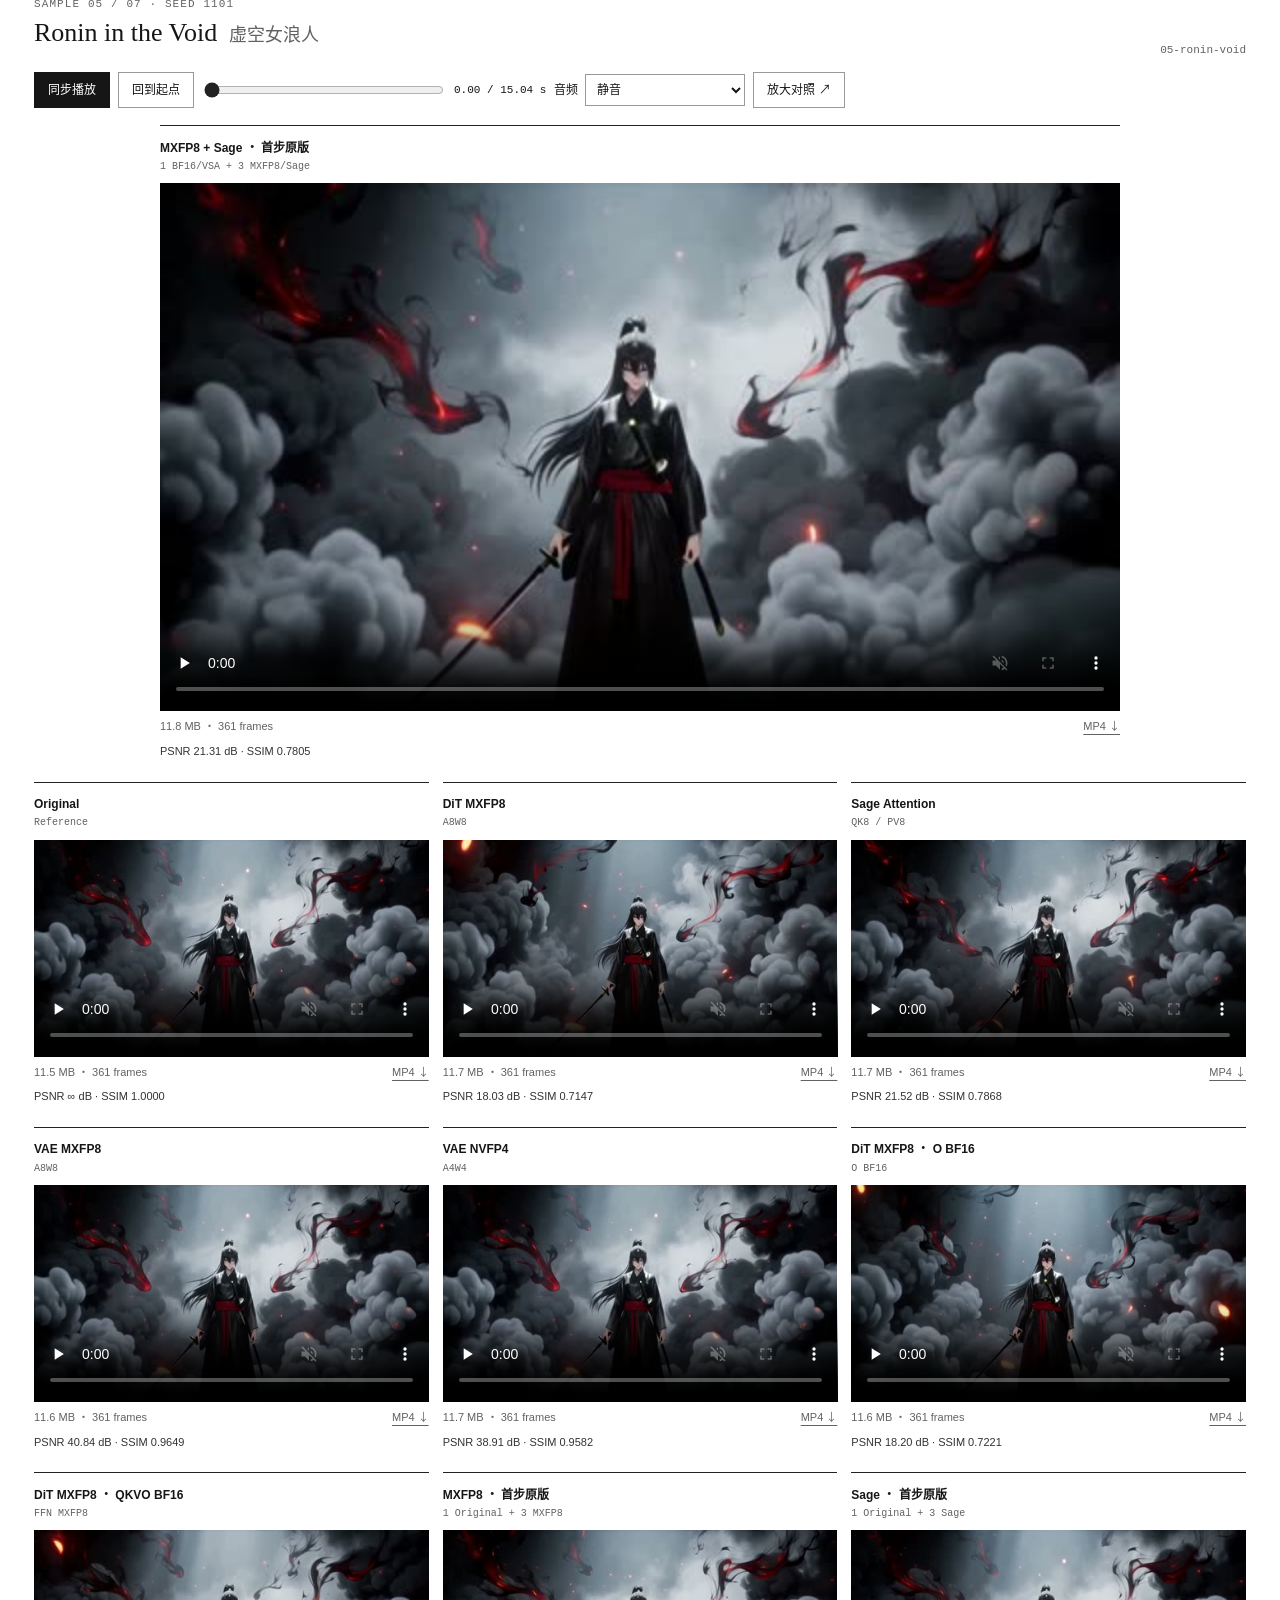
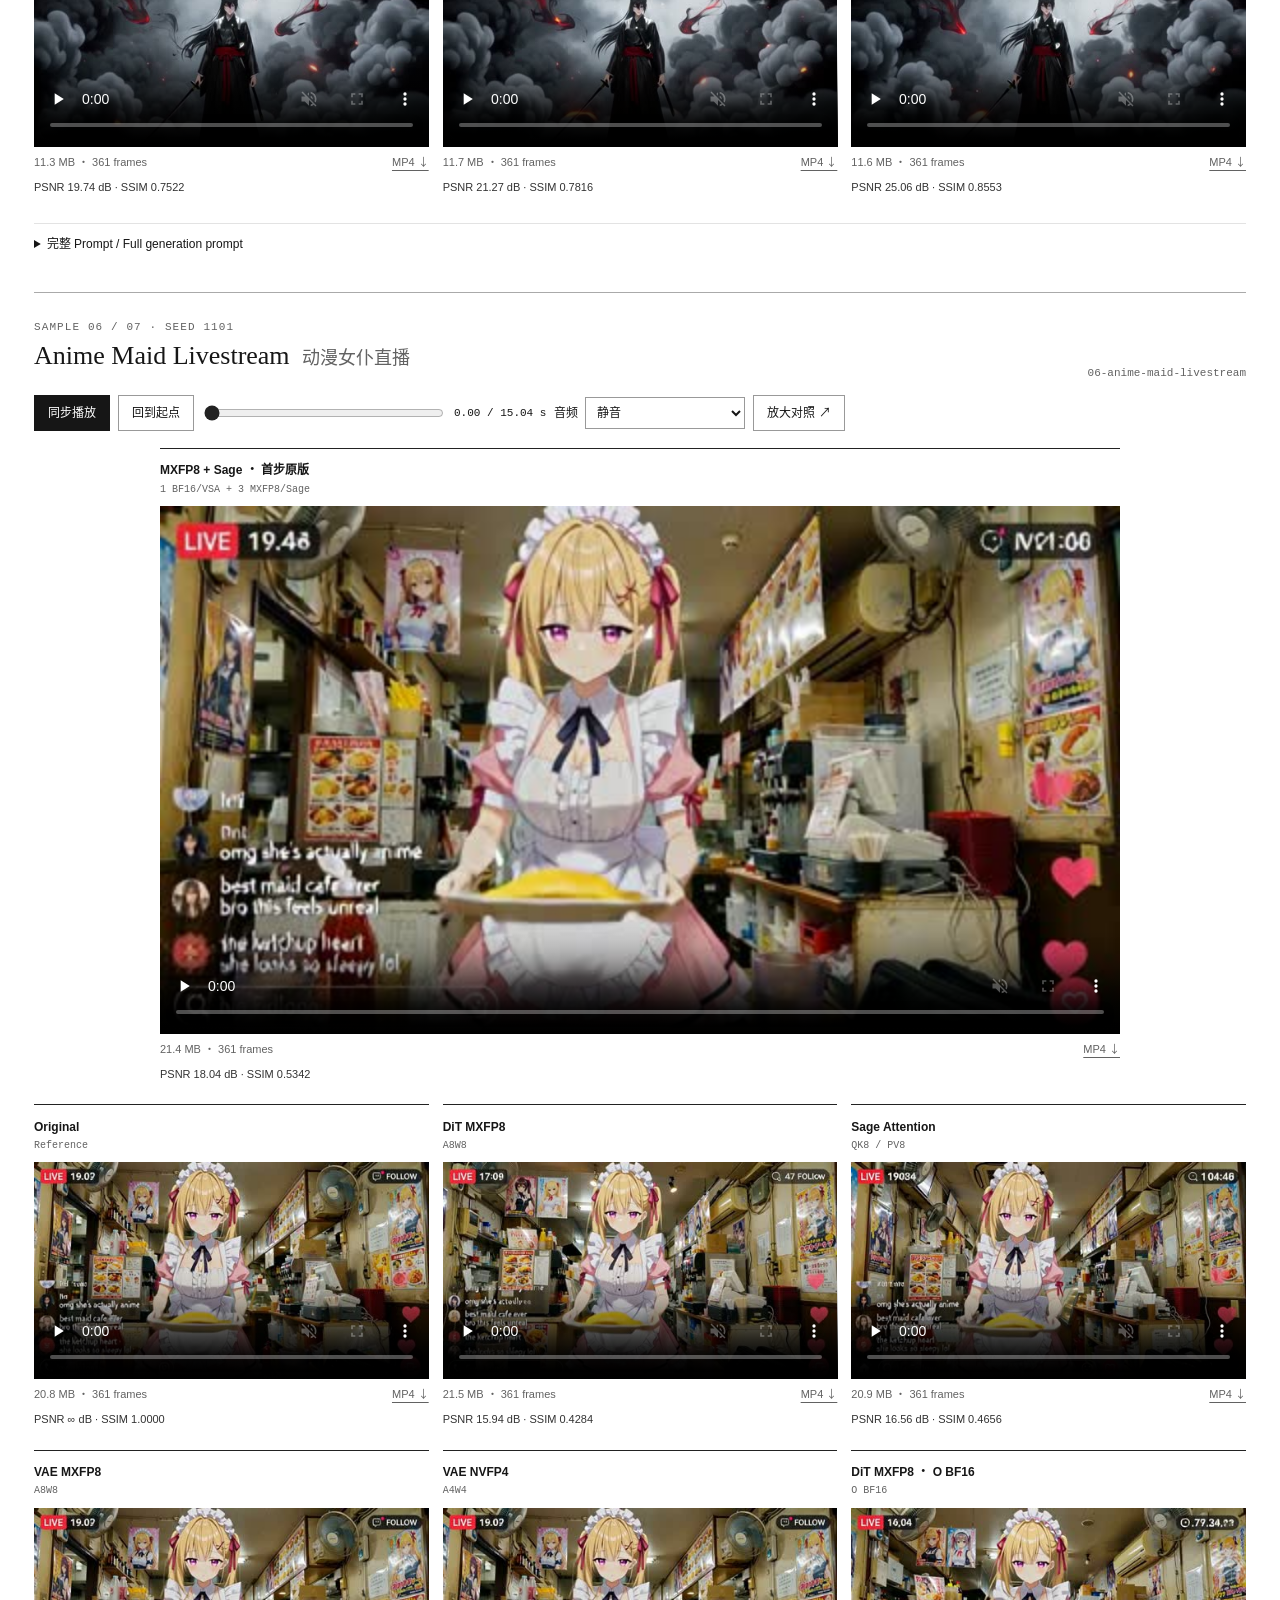
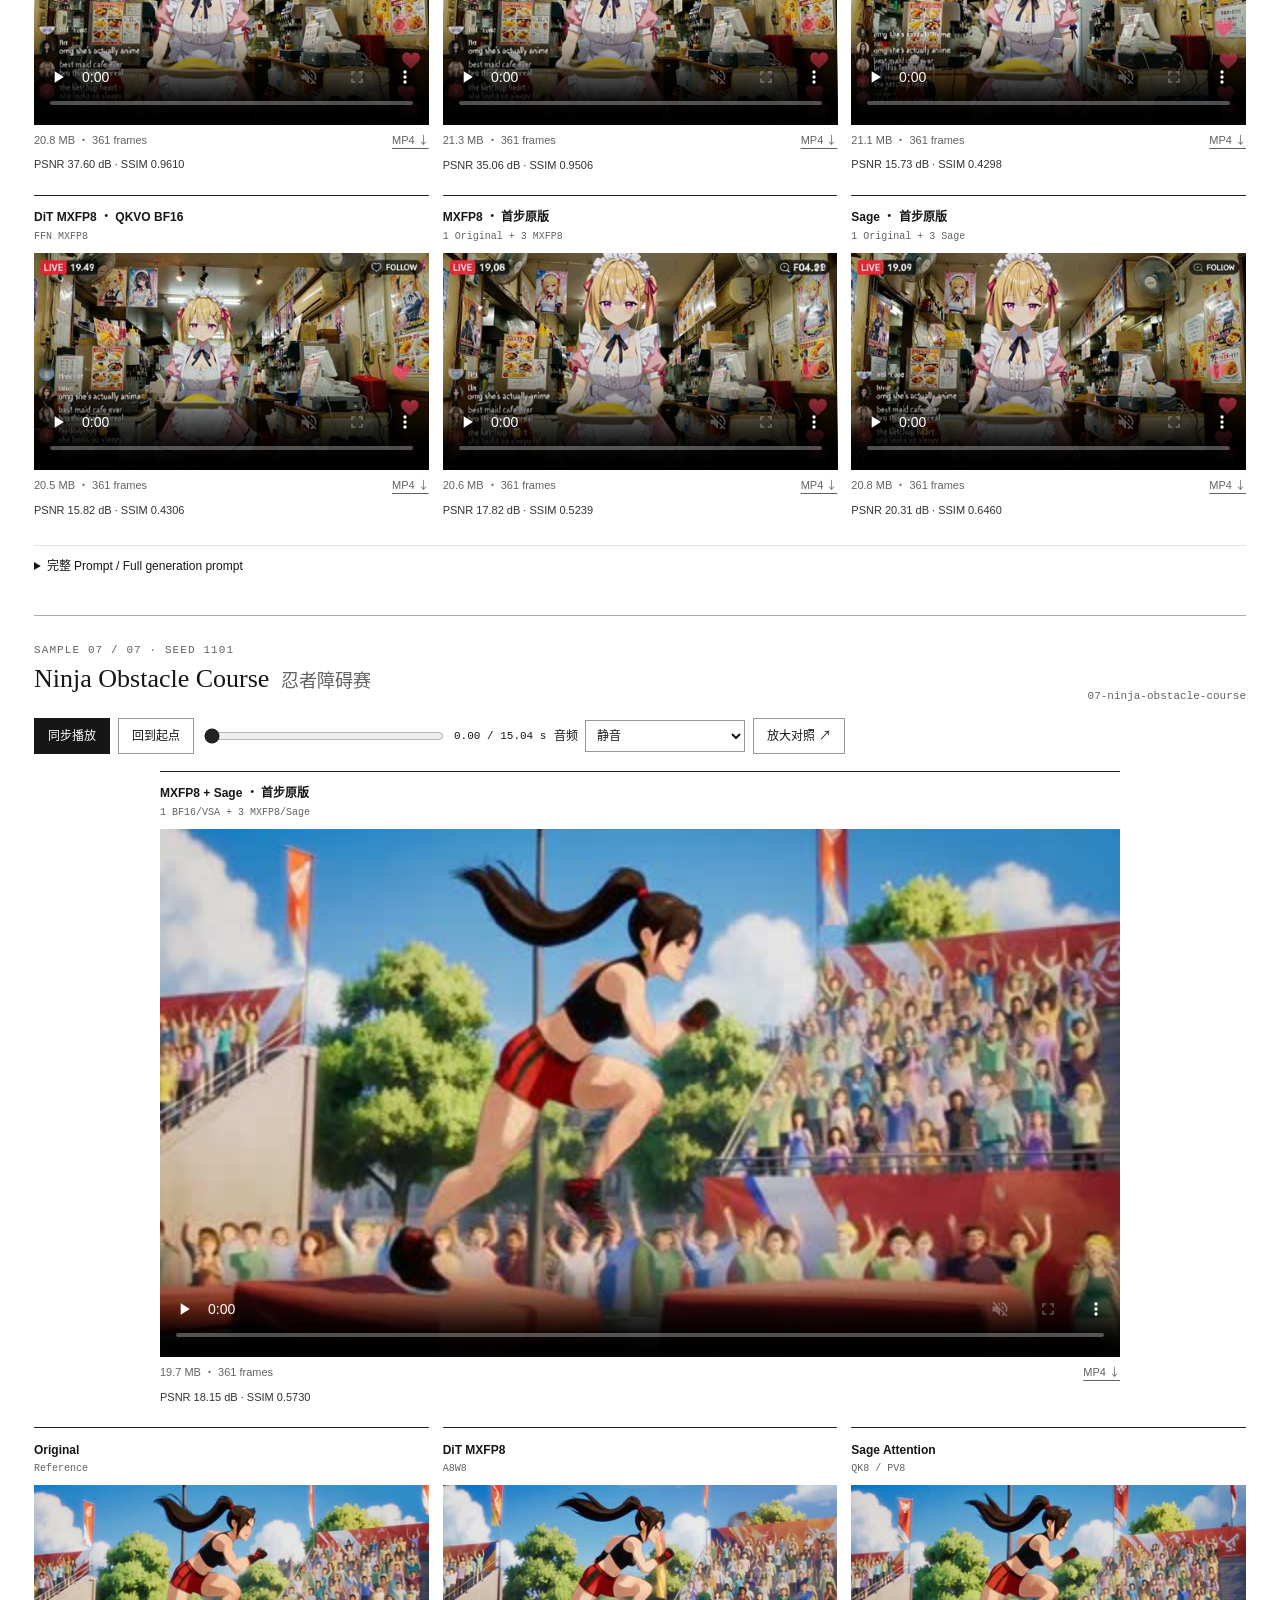
==== commit dbe7c59e: "Add three-model ten-second avatar comparison using the new reference image" ====
--- a/index.html
+++ b/index.html
@@ -5,6 +5,7 @@
 <nav aria-label="主导航"><div class="nav-inner"><a class="wordmark" href="#">FastH3 / Ablations</a><div class="nav-links"><a href="#protocol">实验方法</a><a href="#results">视频对照</a><a href="#verification">核验记录</a></div></div></nav>
 <header class="hero"><div class="eyebrow">Experimental report · Updated September 18, 2026</div><h1>FastH3<span>Precision Ablations</span></h1><p class="subtitle">原版模型 · 有损消融、精度回退与组合首步保护</p><p class="byline">7 PROMPTS &nbsp; × &nbsp; 10 VARIANTS &nbsp; = &nbsp; 70 VIDEOS</p>
 <div class="resource-links"><a class="button primary" href="#results">浏览视频对照 ↓</a><a class="button" href="https://github.com/lishunyang12/fasth3-lossy-ablation/releases/download/v1.0/fasth3-single-lossy-35-videos.zip">原有 35 段 ZIP ↗</a><a class="button" href="execution-manifest.json">实验配置</a><a class="button" href="https://github.com/lishunyang12/fasth3-lossy-ablation">GitHub ↗</a></div></header>
+<section class="abstract" id="avatar-quality-reference2-comparison"><h2>新参考图：三模型画质对比第二轮</h2><p>换用指定链接中的书斋参考图，保持上一轮提示词、台词、种子和三套推理配置。三段 10 秒音视频，目标包含约 5 秒对镜头说话。</p><p><a class="button primary" href="avatar-quality-reference2.html">查看新参考图结果 →</a> · <a href="avatar-quality.html">上一轮结果</a></p></section>
 <section class="abstract" id="avatar-quality-comparison"><h2>数字人画质：原精度四步 / 原版 50 步 / 上线版本</h2><p>同一知微场景、参考图、提示词与种子，三段 10 秒音视频；前半安静阅读，后半对镜头说话。支持同步播放、原始文件下载与同帧细节查看。</p><p><a class="button primary" href="avatar-quality.html">查看独立画质对比页面 →</a></p></section>
 <section class="abstract" id="post-dit-report"><h2>After DiT: VAE, transfer, and media output</h2><p>An English engineering report covering full-VAE decoding, gather and blend, GPU output fusion, pinned D2H, CPU video encoding, early AAC, and measured overlap.</p><p><a class="button primary" href="post-dit.html">Open the post-DiT optimization report →</a></p></section>
 <section class="abstract" id="five-second-benchmark"><h2>Five-second 768p benchmarks</h2><p>Original FastH3 and optimized serving: precision schedules, PR evaluations, complete HTTP-to-MP4 latency, and original audiovisual outputs.</p><p><a class="button primary" href="five-second.html">Open the English benchmark report →</a></p></section>
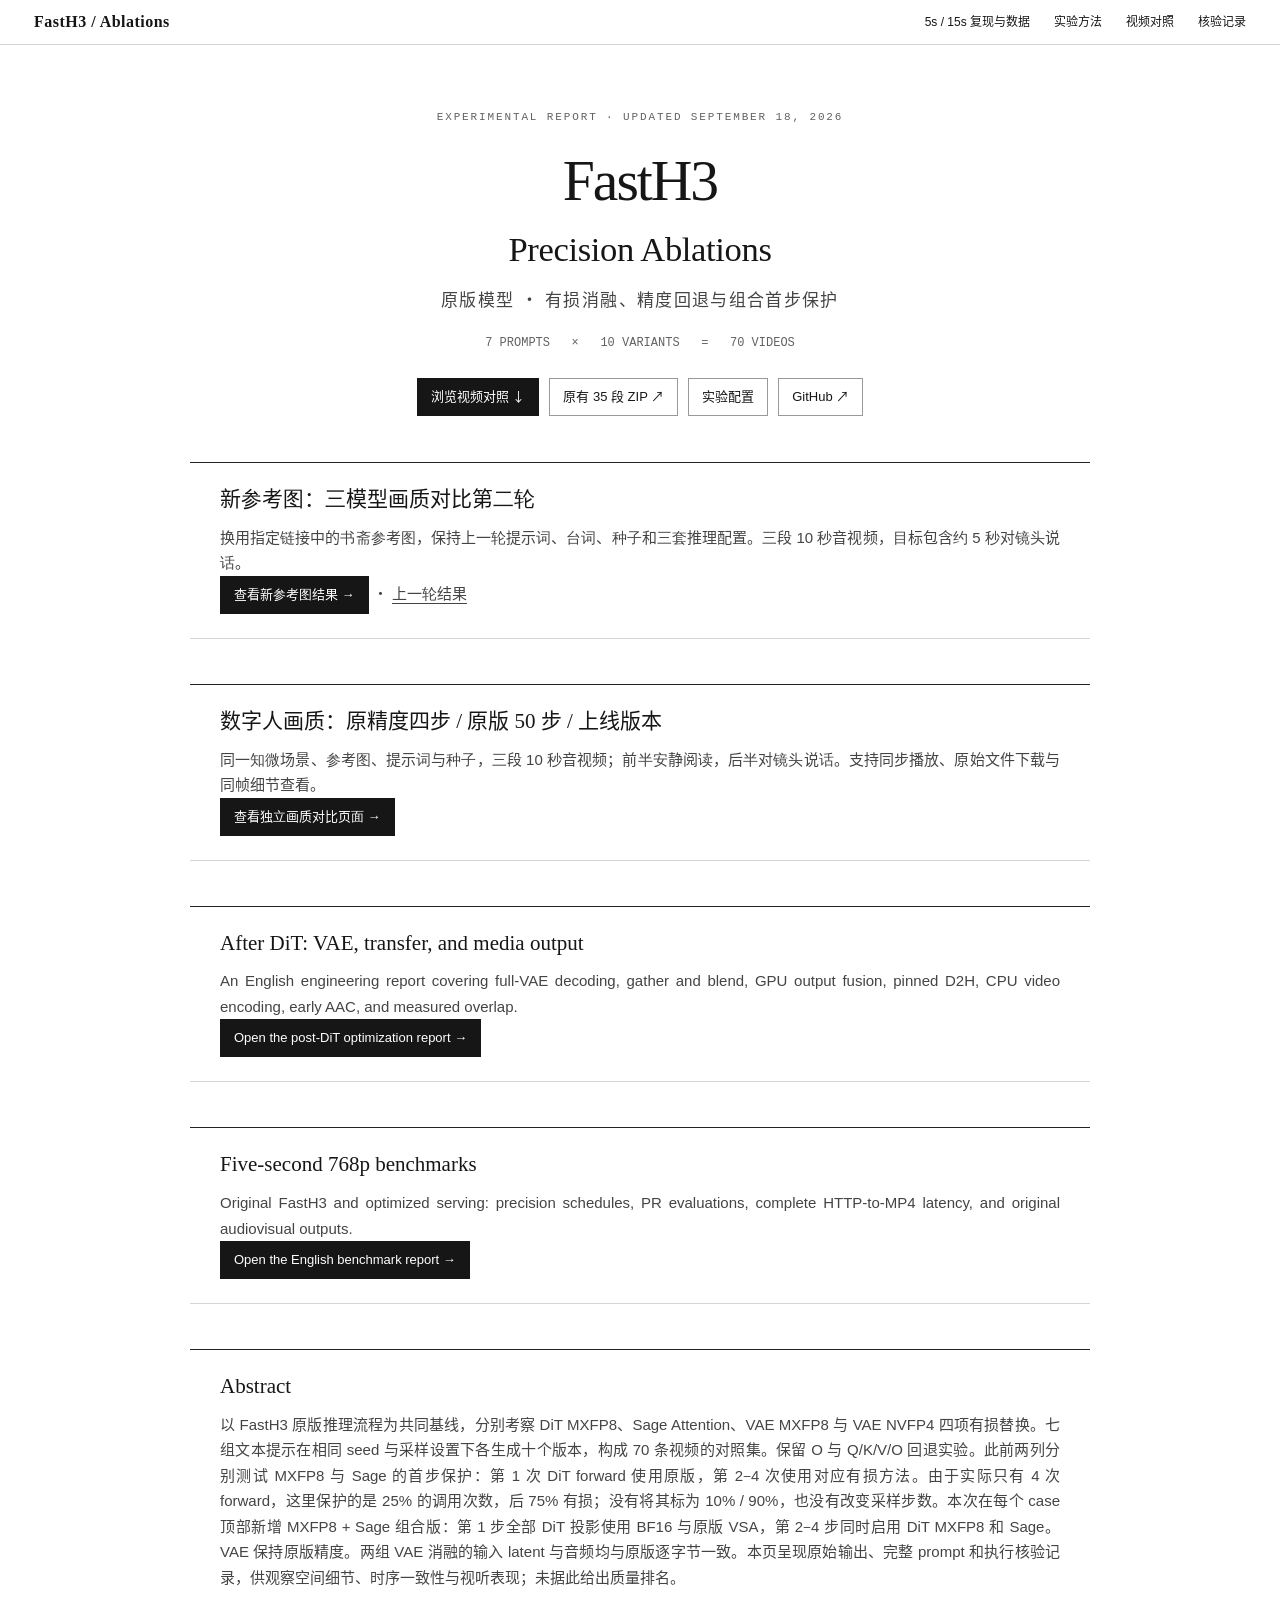
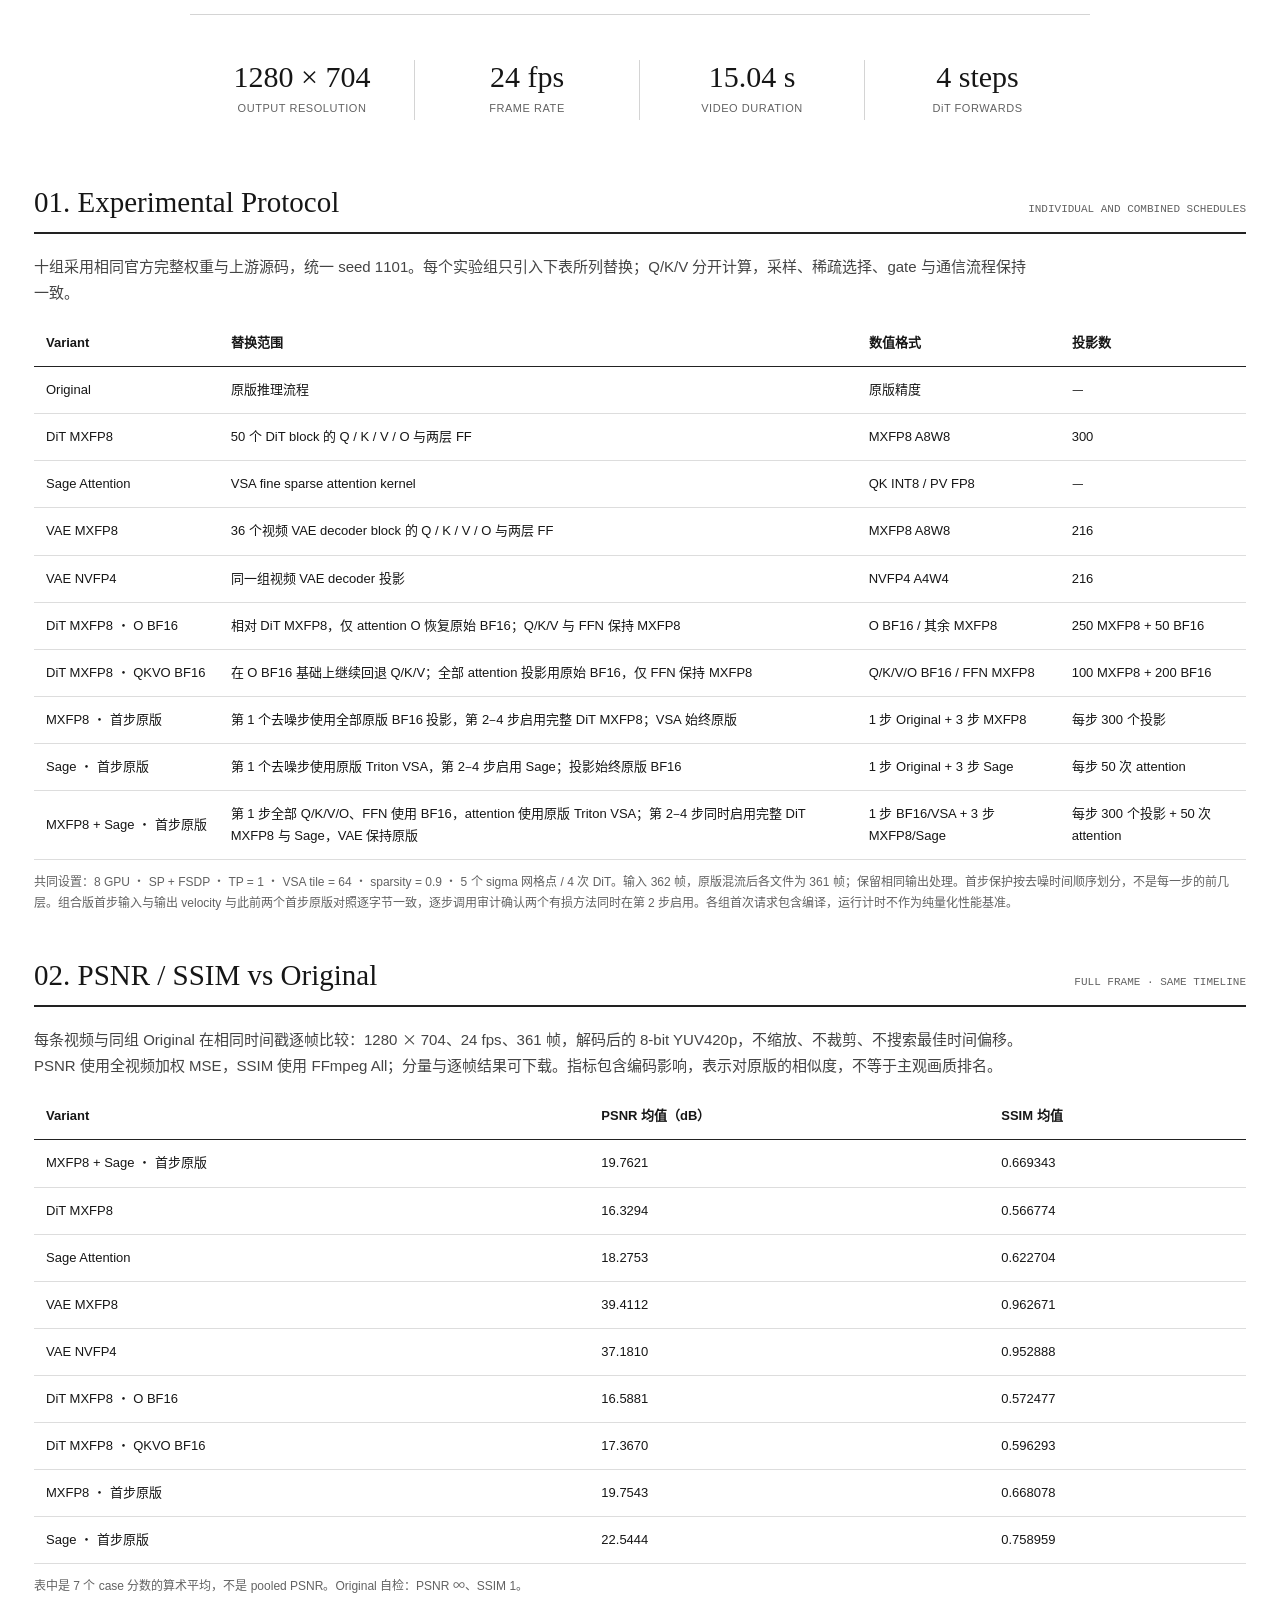
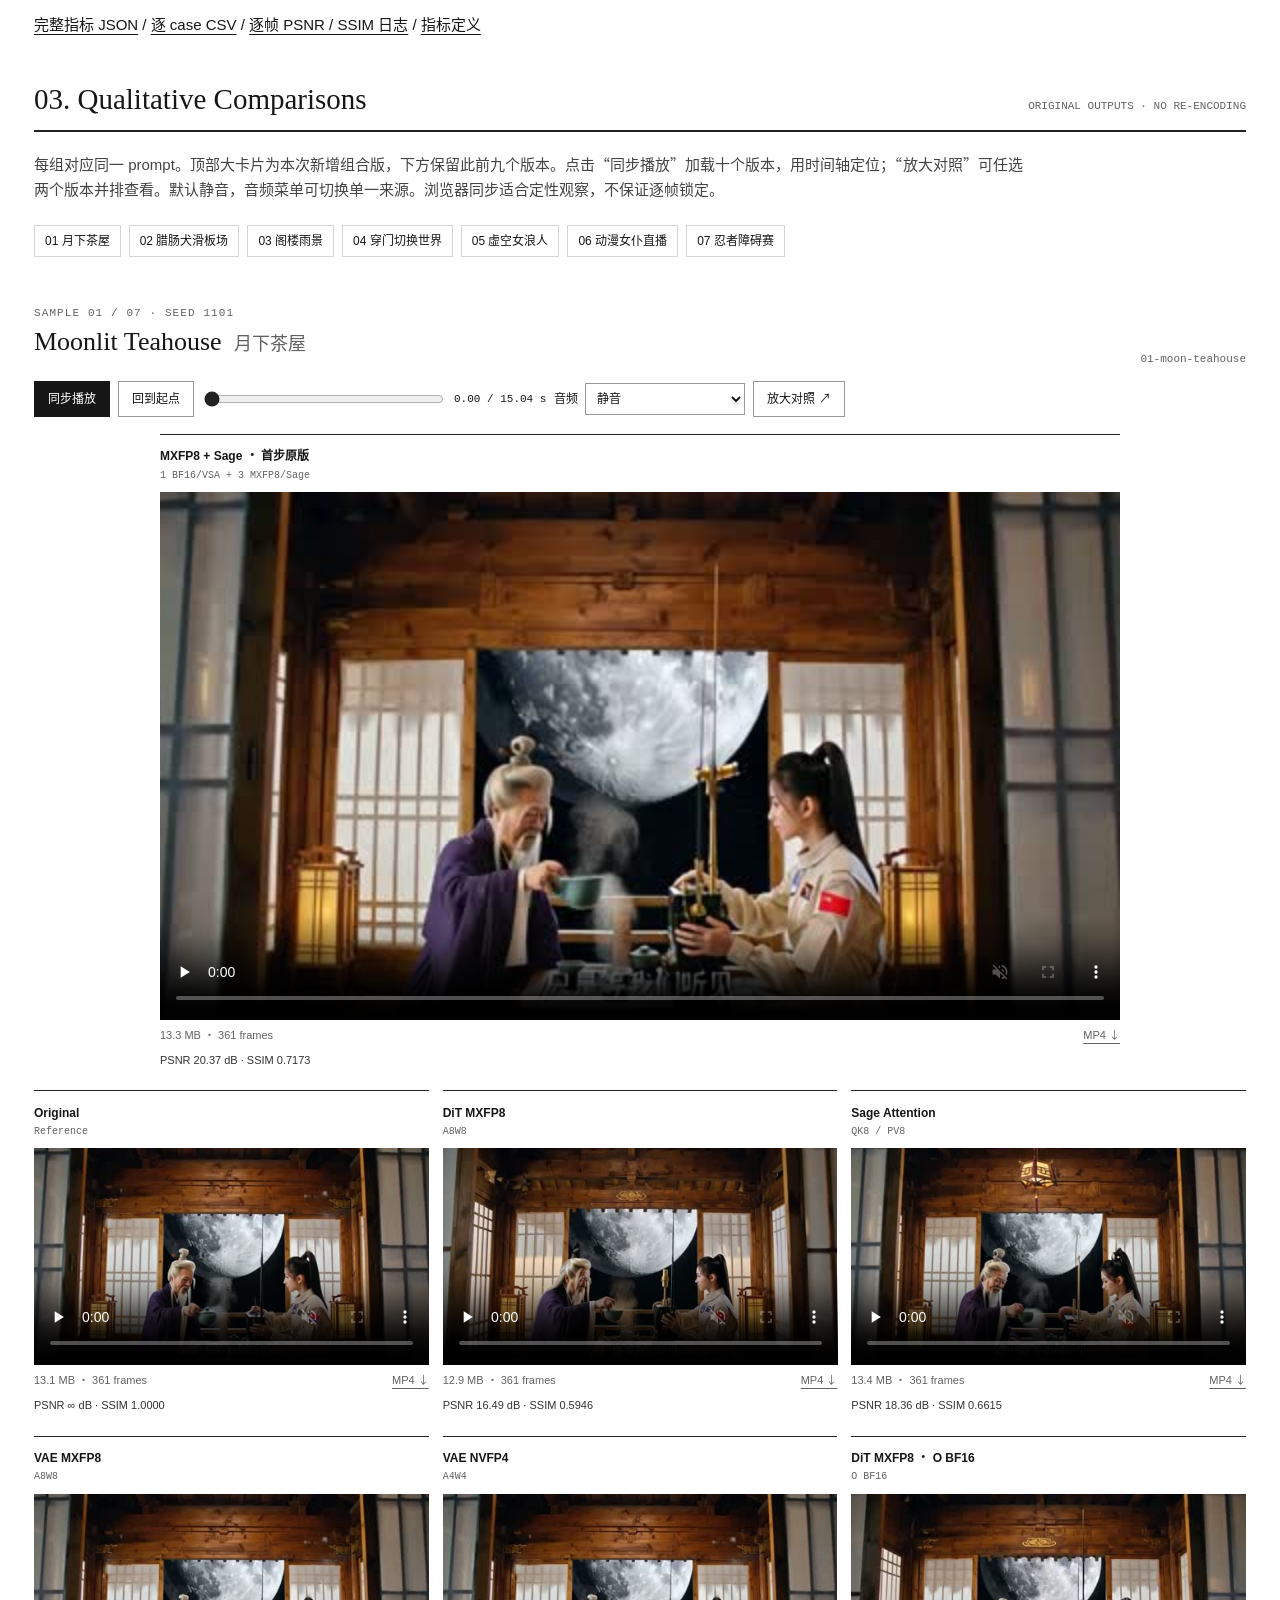
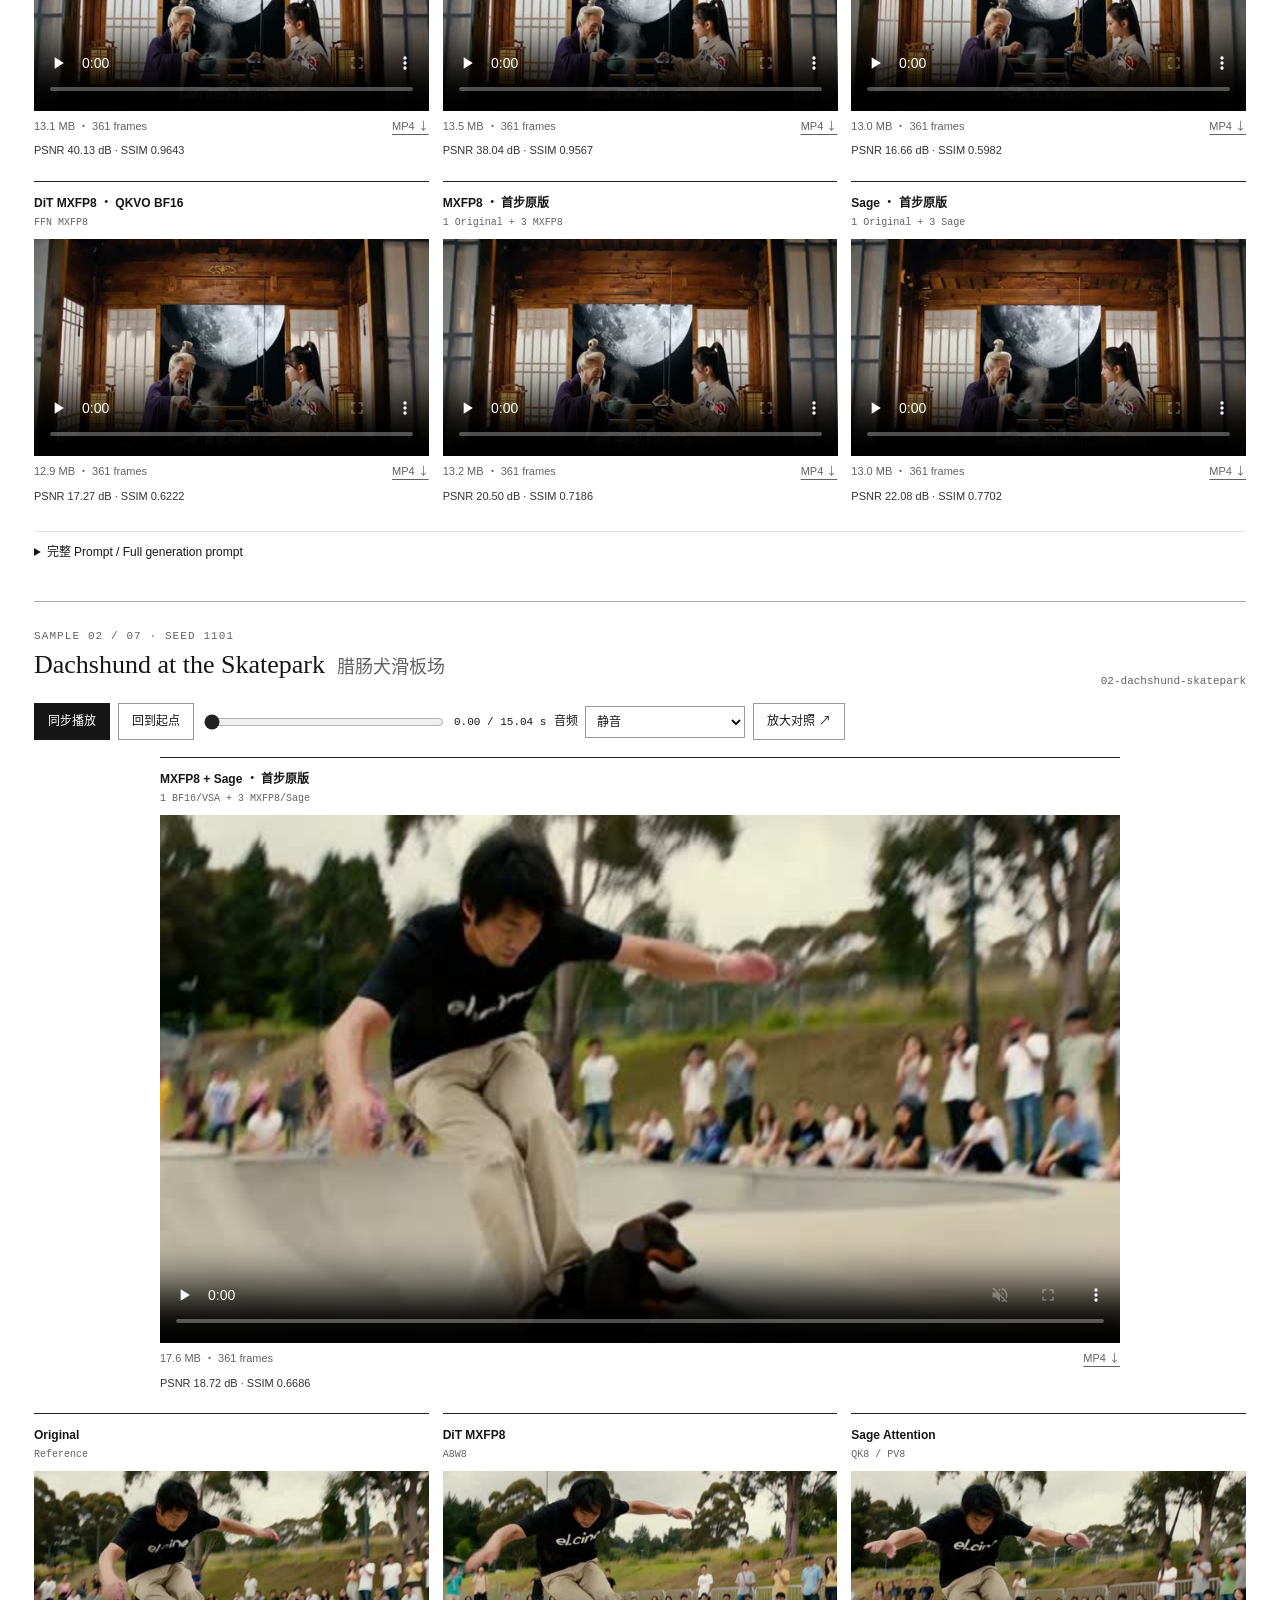
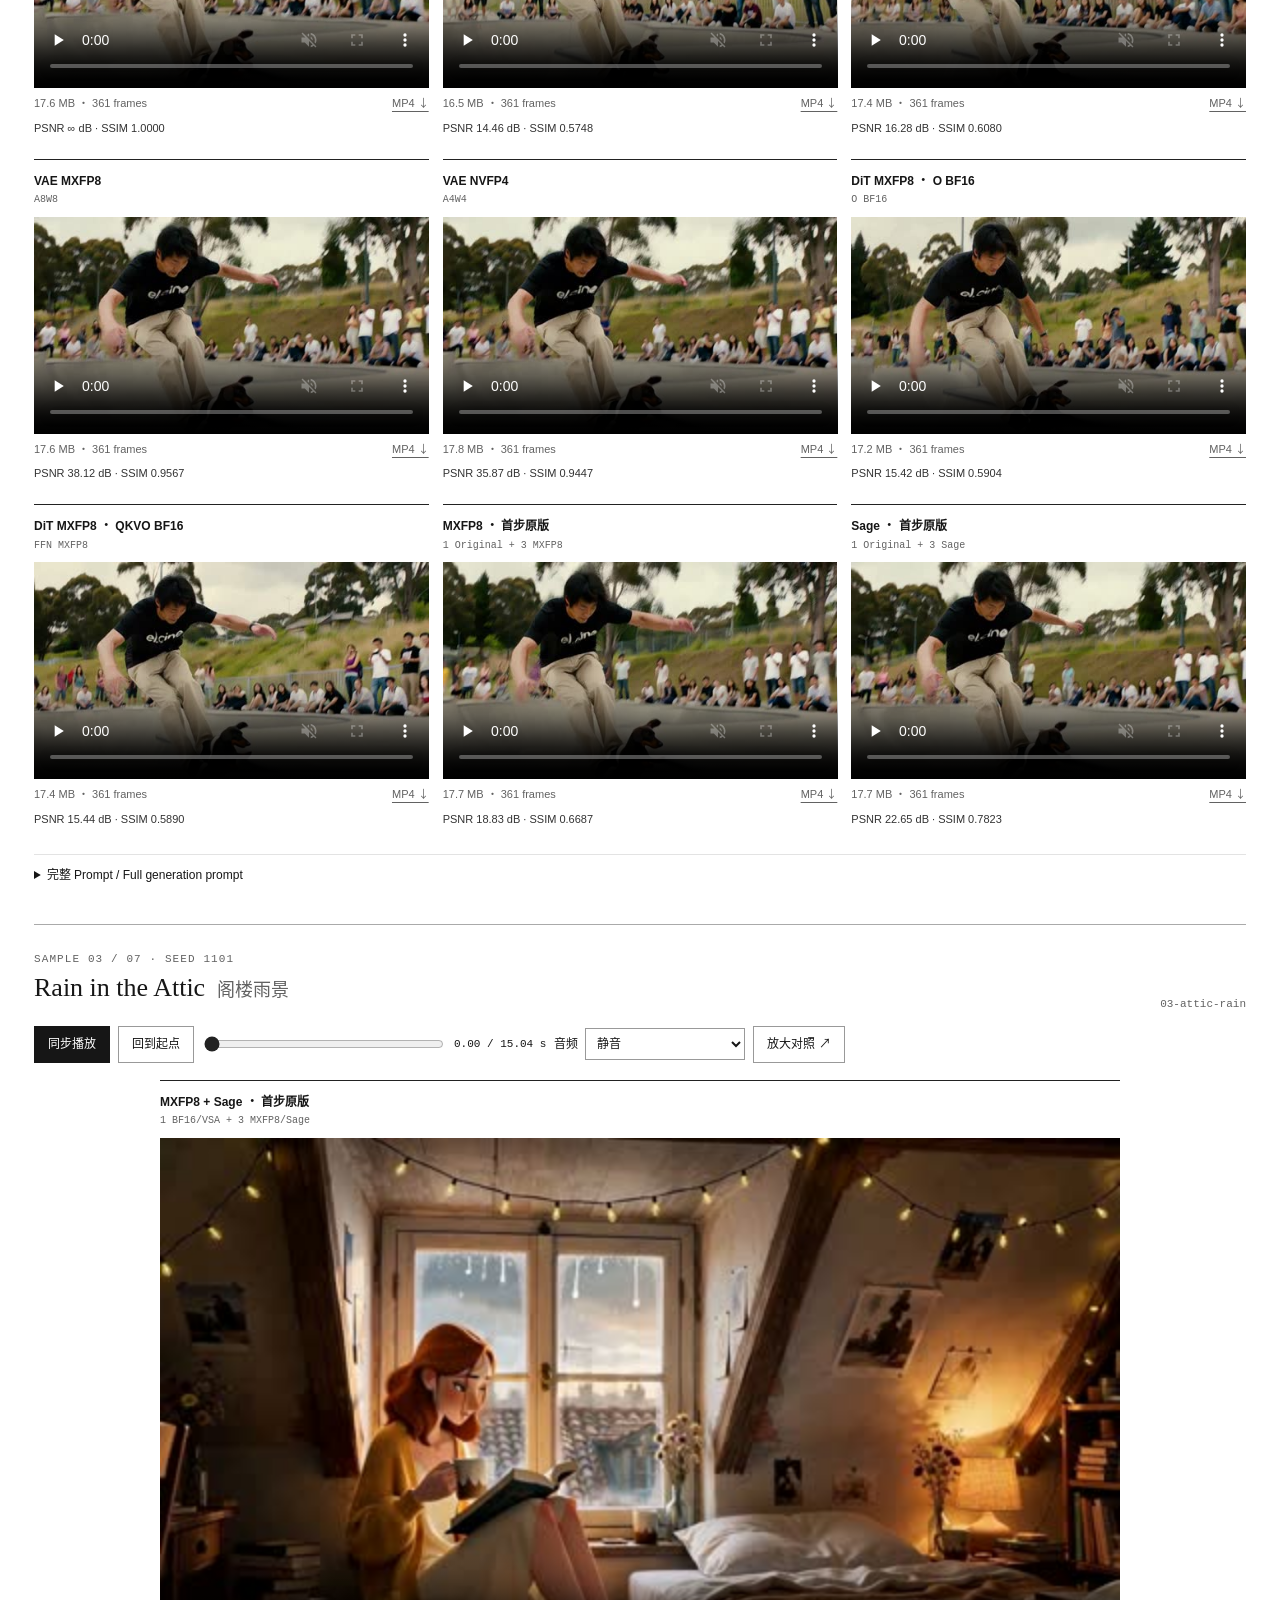
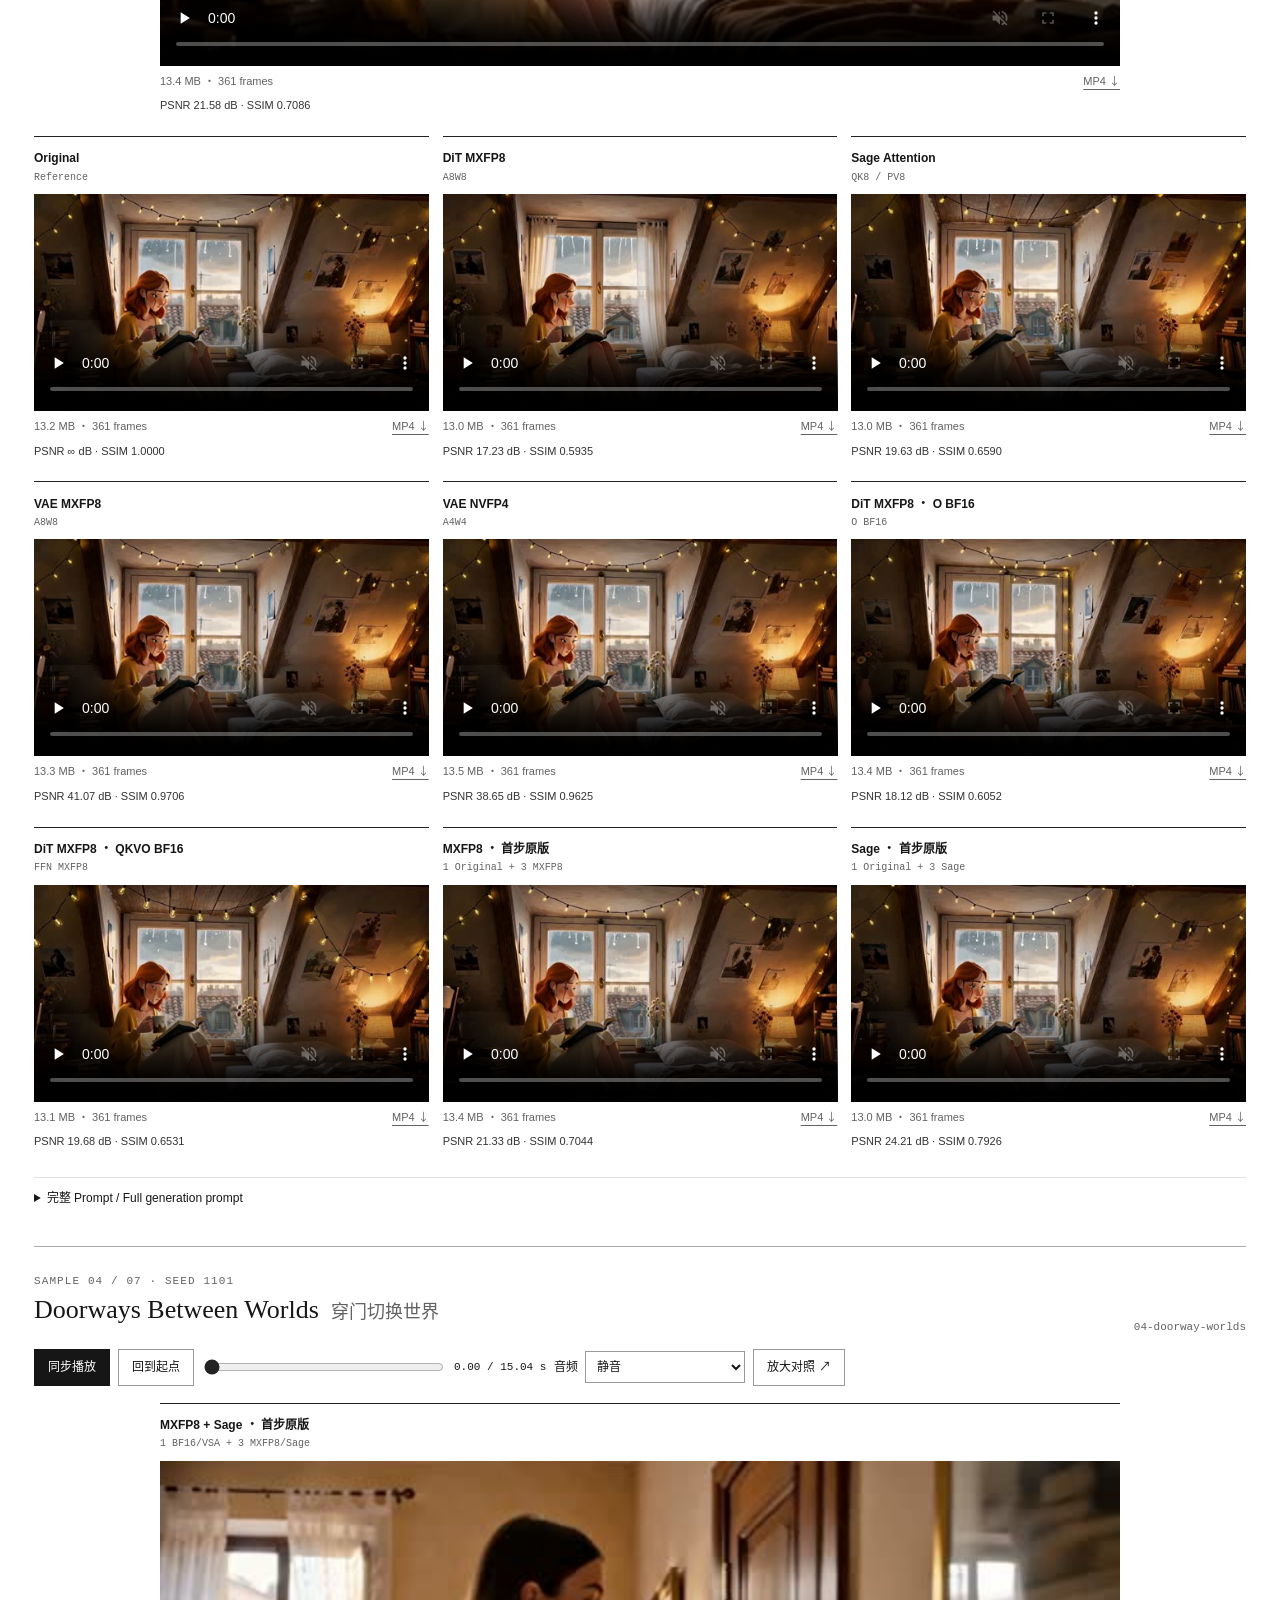
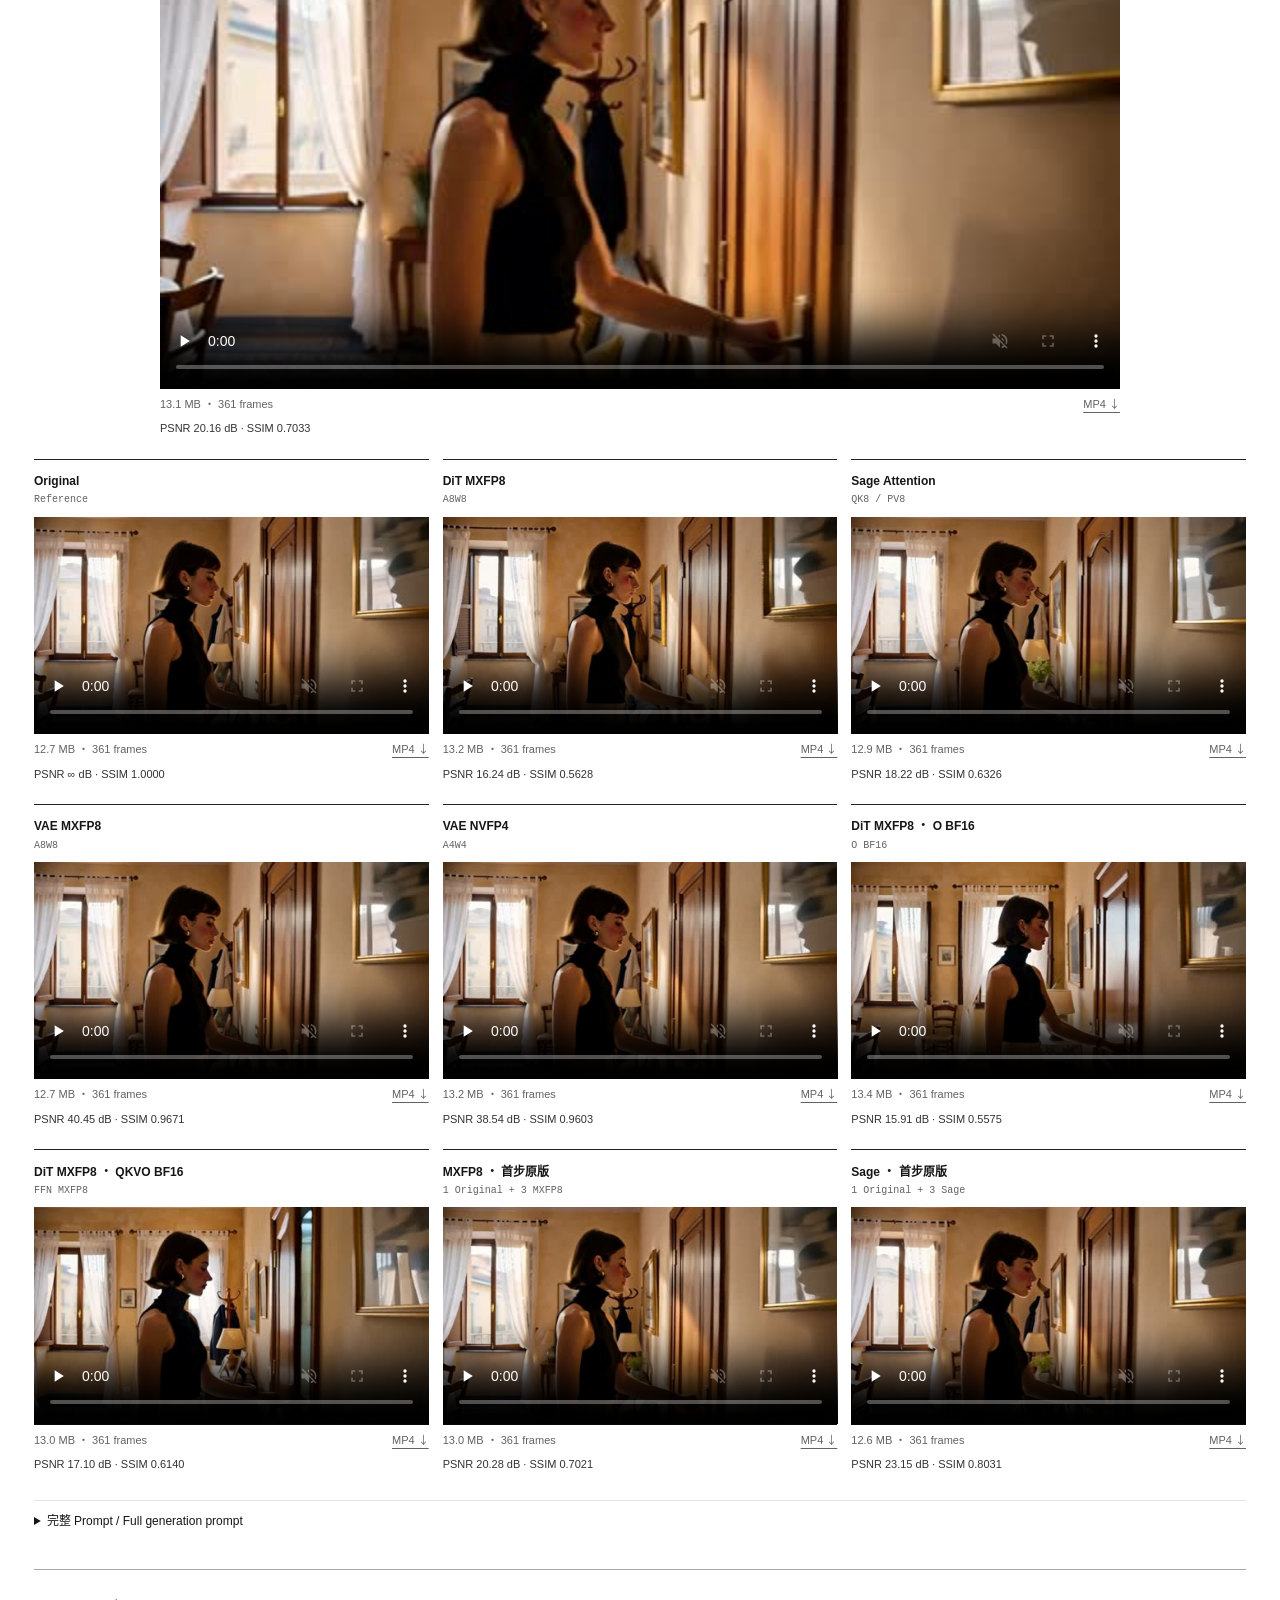
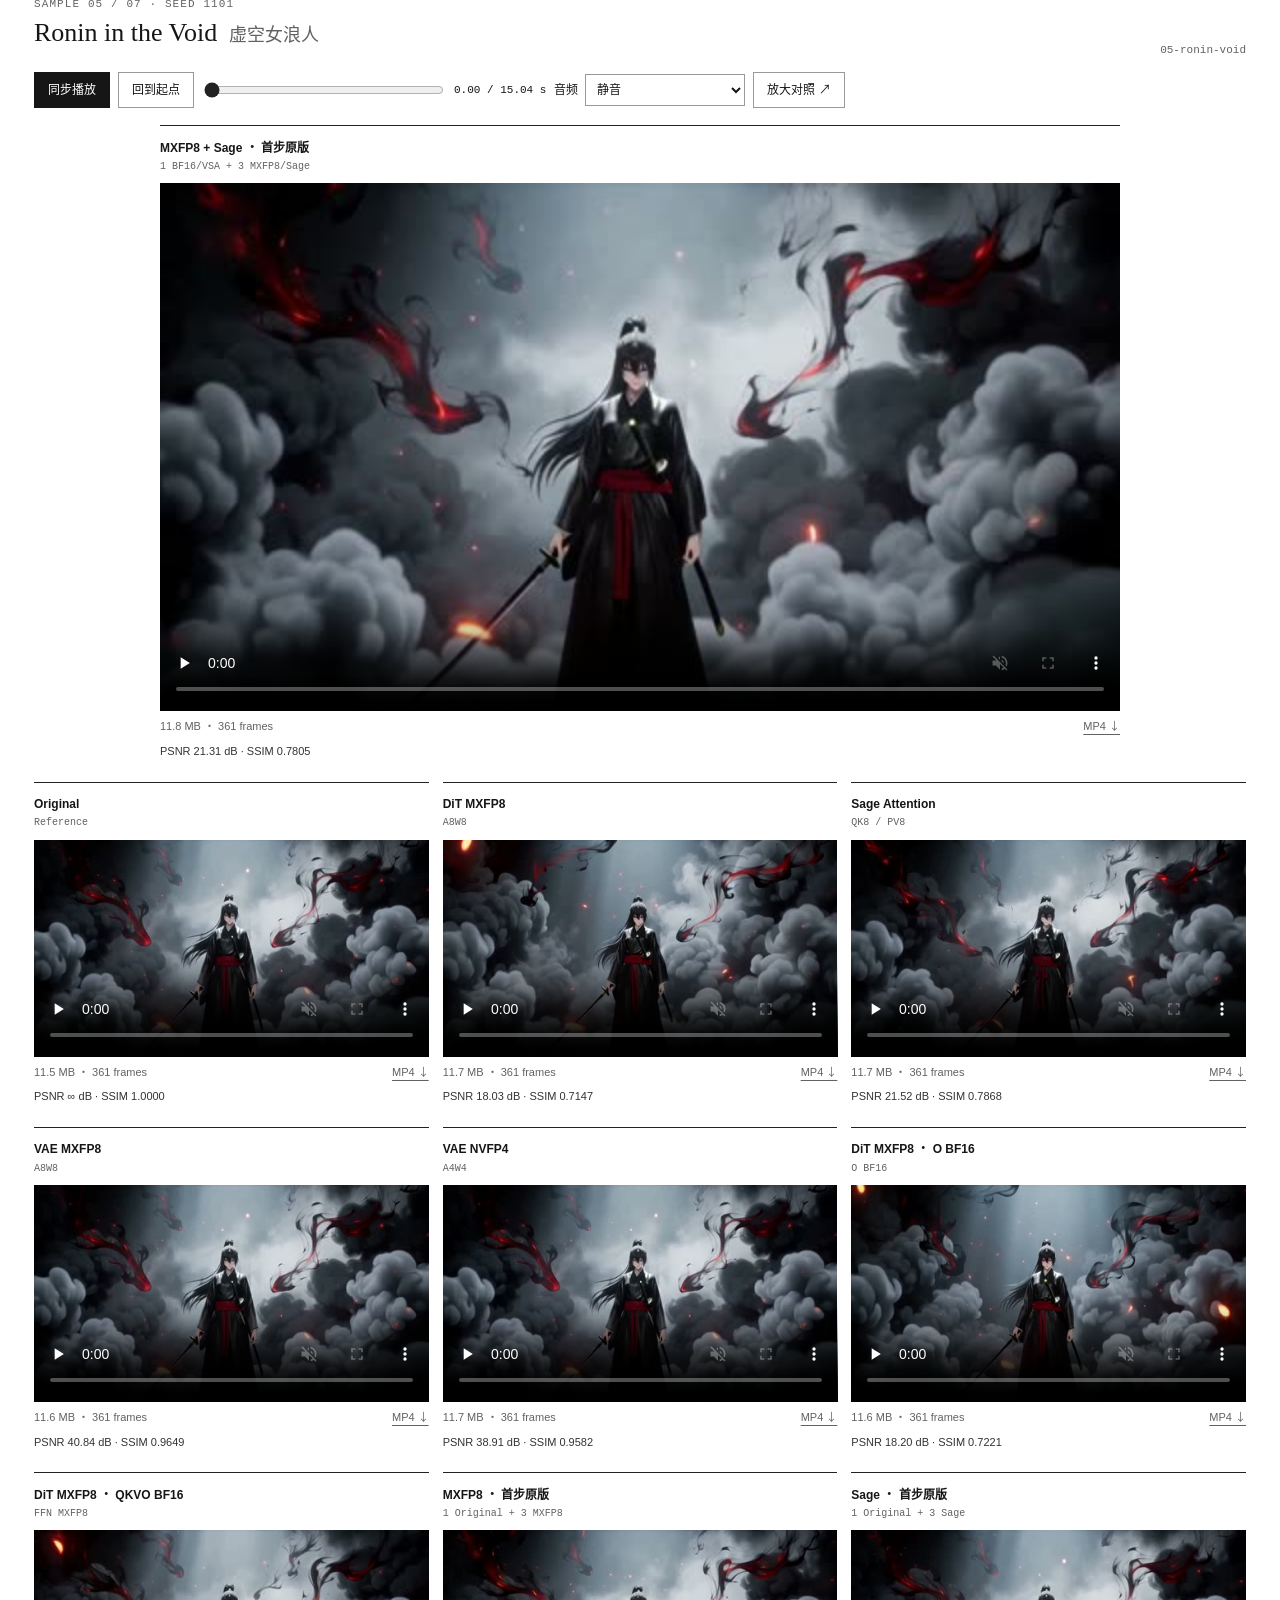
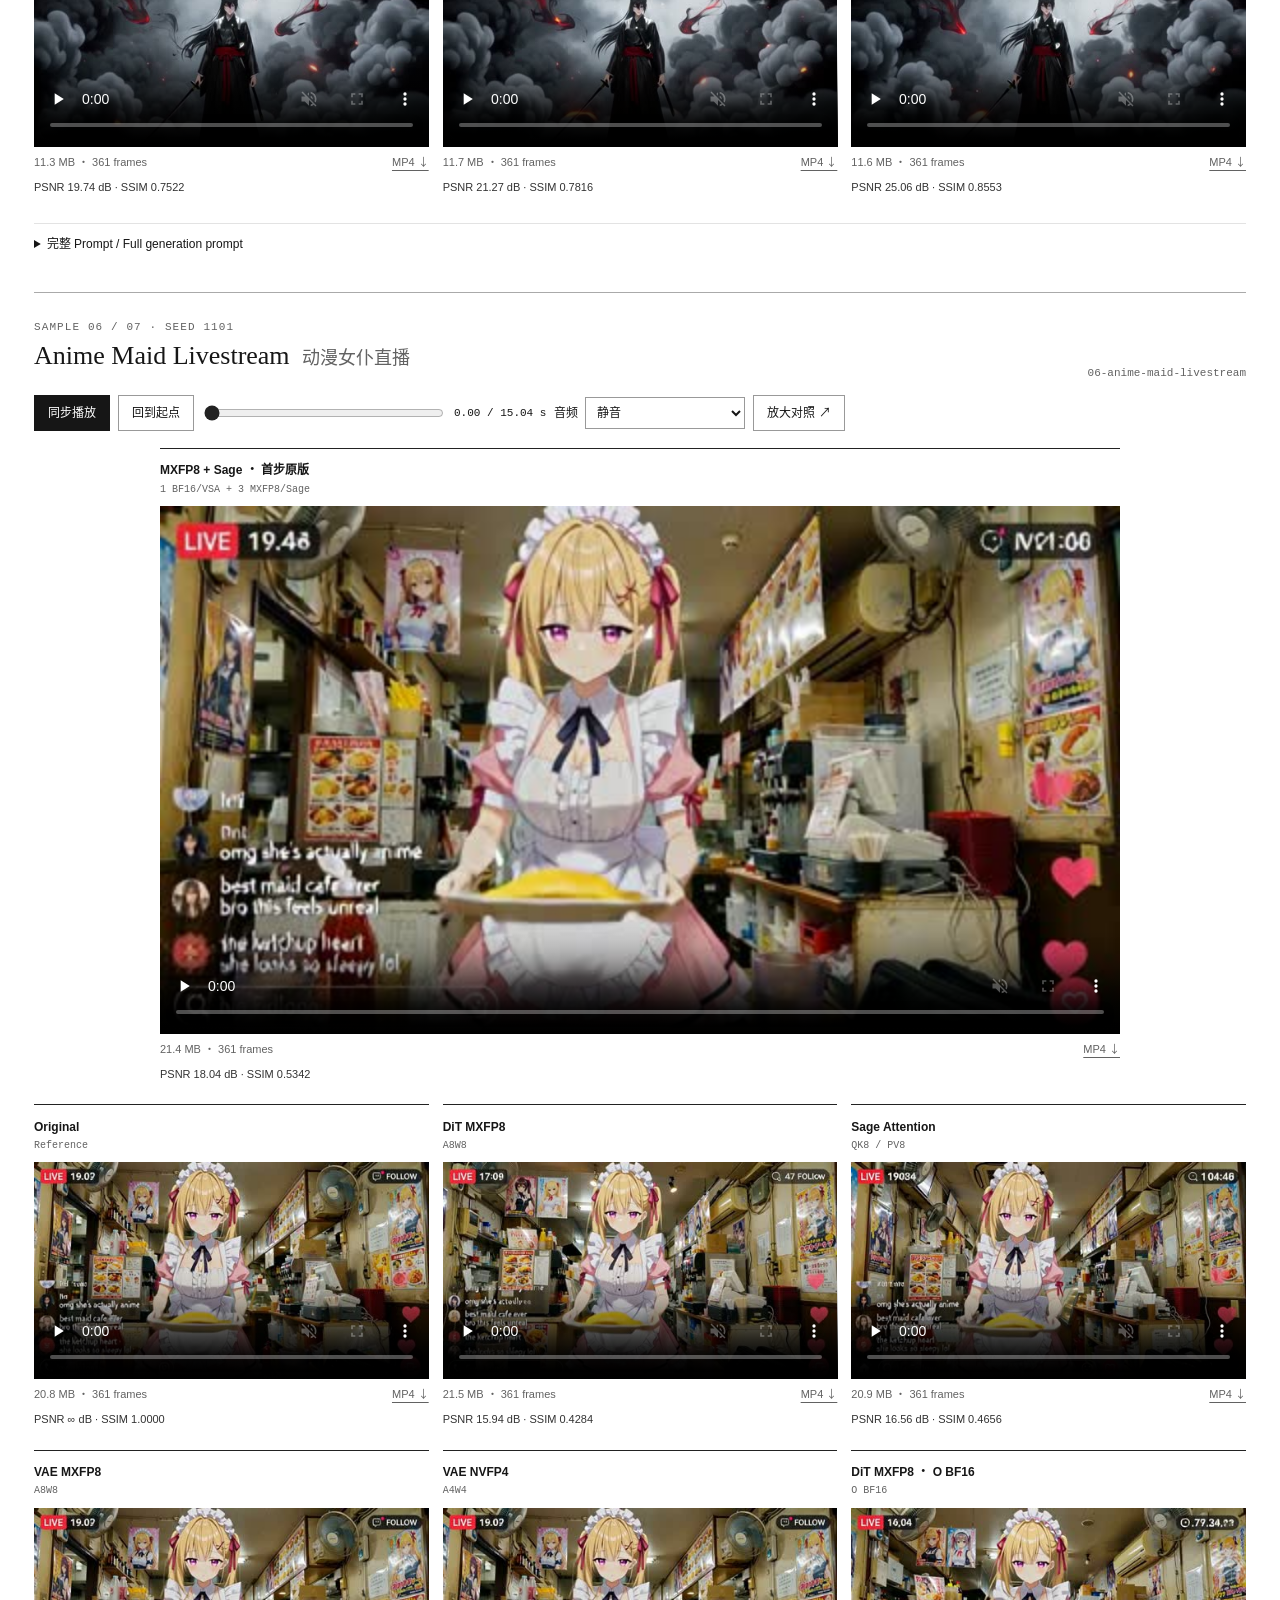
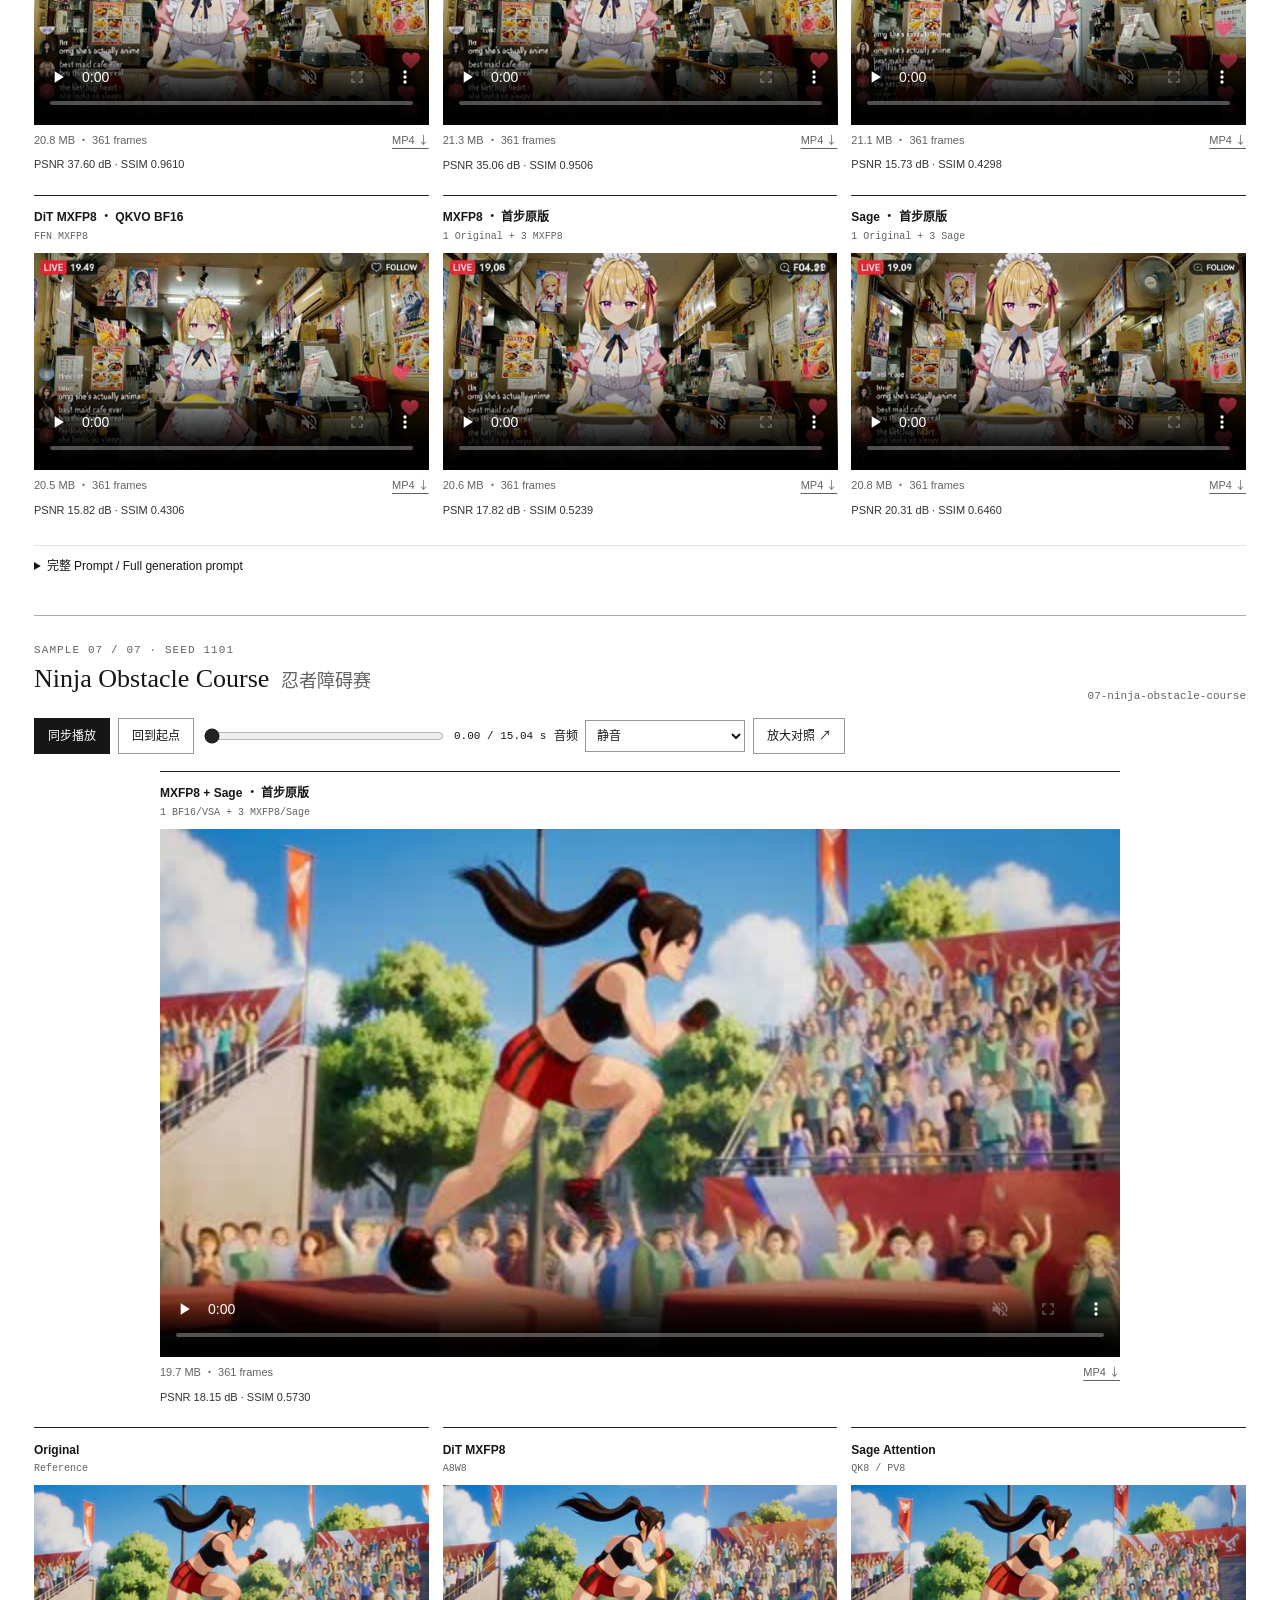
==== commit a35ca293: "Publish 5s avatar and 15s FastH3 reproduction and historical test data Adds a pinned source archive," ====
--- a/index.html
+++ b/index.html
@@ -2,7 +2,7 @@
 <html lang="zh-CN"><head><meta charset="utf-8"><meta name="viewport" content="width=device-width,initial-scale=1">
 <meta name="description" content="FastH3 有损消融与组合首步保护实验：7 个 prompt、10 个版本、70 条原始视频，支持同步播放与放大对照。">
 <title>FastH3 — Precision Ablations</title><link rel="icon" href="data:,"><link rel="stylesheet" href="style.css"><script src="app.js" defer></script></head><body>
-<nav aria-label="主导航"><div class="nav-inner"><a class="wordmark" href="#">FastH3 / Ablations</a><div class="nav-links"><a href="#protocol">实验方法</a><a href="#results">视频对照</a><a href="#verification">核验记录</a></div></div></nav>
+<nav aria-label="主导航"><div class="nav-inner"><a class="wordmark" href="#">FastH3 / Ablations</a><div class="nav-links"><a href="sku-reproduction.html">5s / 15s 复现与数据</a><a href="#protocol">实验方法</a><a href="#results">视频对照</a><a href="#verification">核验记录</a></div></div></nav>
 <header class="hero"><div class="eyebrow">Experimental report · Updated September 18, 2026</div><h1>FastH3<span>Precision Ablations</span></h1><p class="subtitle">原版模型 · 有损消融、精度回退与组合首步保护</p><p class="byline">7 PROMPTS &nbsp; × &nbsp; 10 VARIANTS &nbsp; = &nbsp; 70 VIDEOS</p>
 <div class="resource-links"><a class="button primary" href="#results">浏览视频对照 ↓</a><a class="button" href="https://github.com/lishunyang12/fasth3-lossy-ablation/releases/download/v1.0/fasth3-single-lossy-35-videos.zip">原有 35 段 ZIP ↗</a><a class="button" href="execution-manifest.json">实验配置</a><a class="button" href="https://github.com/lishunyang12/fasth3-lossy-ablation">GitHub ↗</a></div></header>
 <section class="abstract" id="avatar-quality-reference2-comparison"><h2>新参考图：三模型画质对比第二轮</h2><p>换用指定链接中的书斋参考图，保持上一轮提示词、台词、种子和三套推理配置。三段 10 秒音视频，目标包含约 5 秒对镜头说话。</p><p><a class="button primary" href="avatar-quality-reference2.html">查看新参考图结果 →</a> · <a href="avatar-quality.html">上一轮结果</a></p></section>
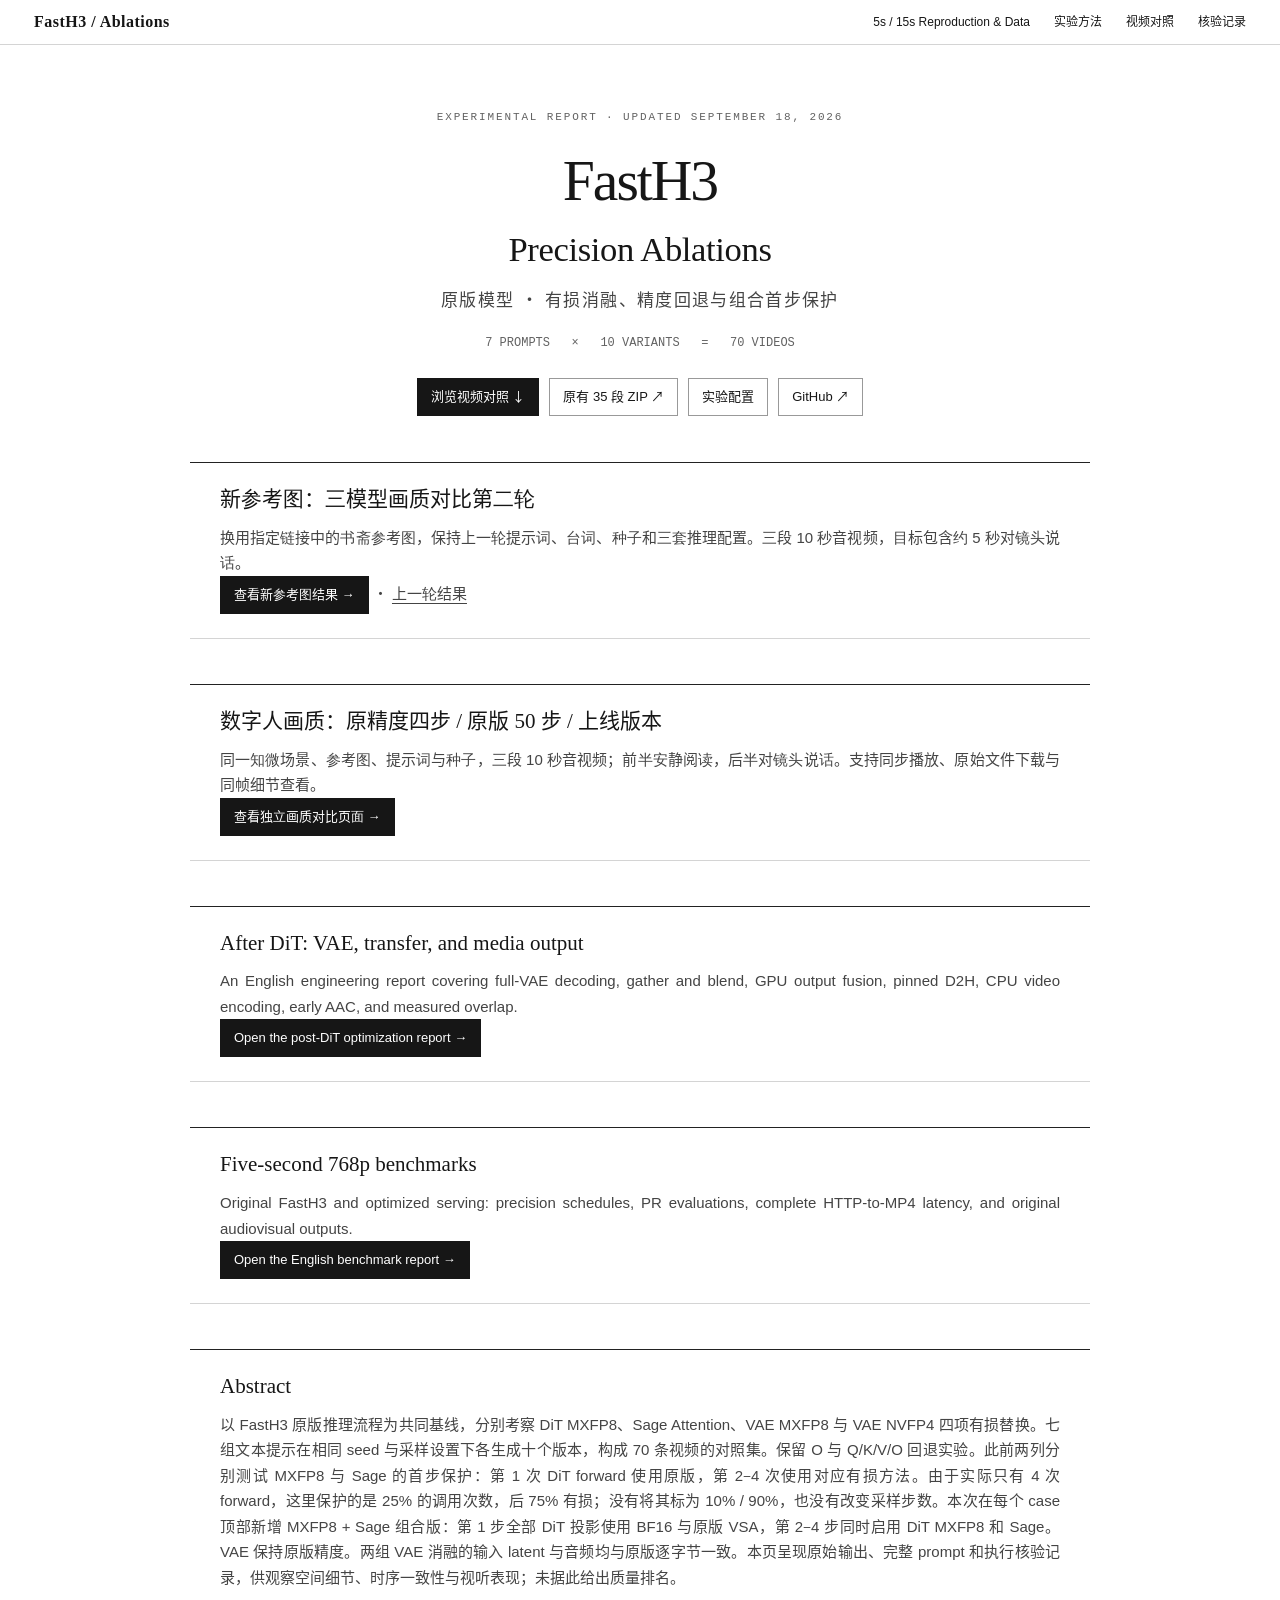
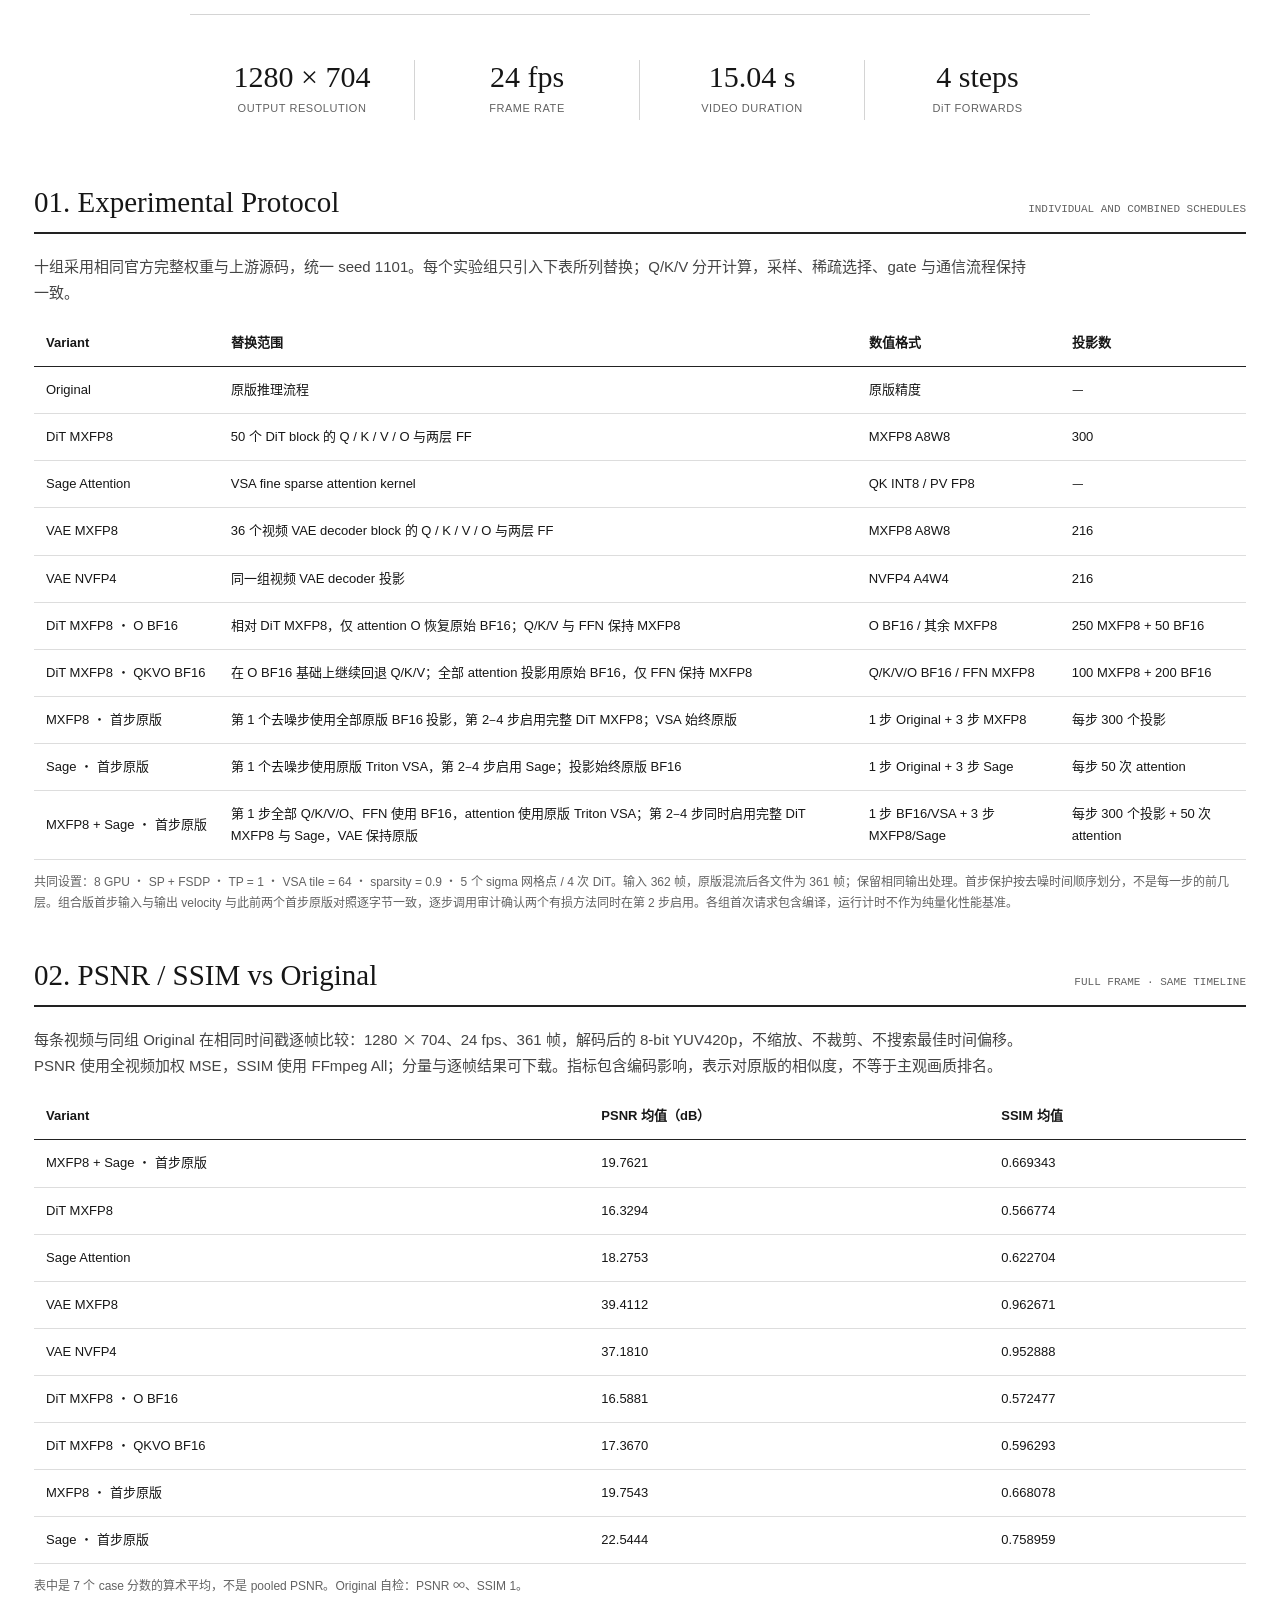
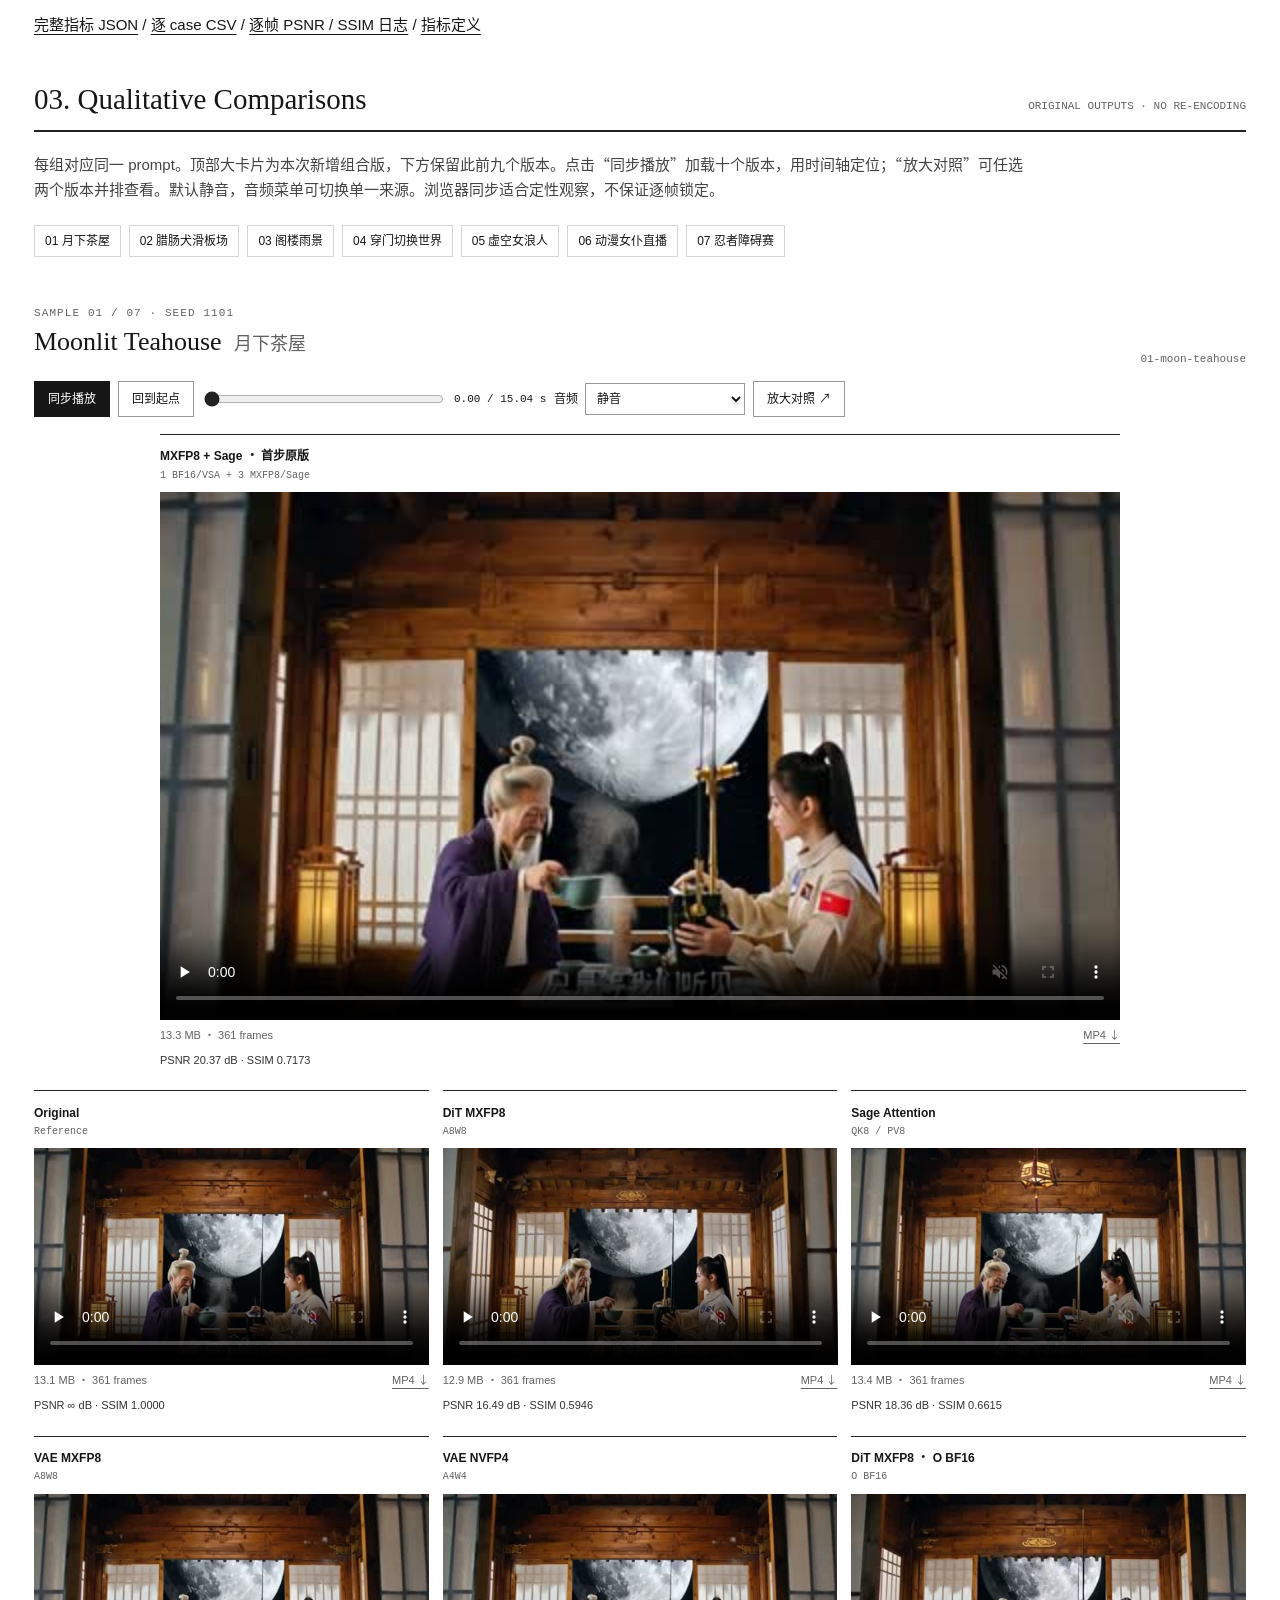
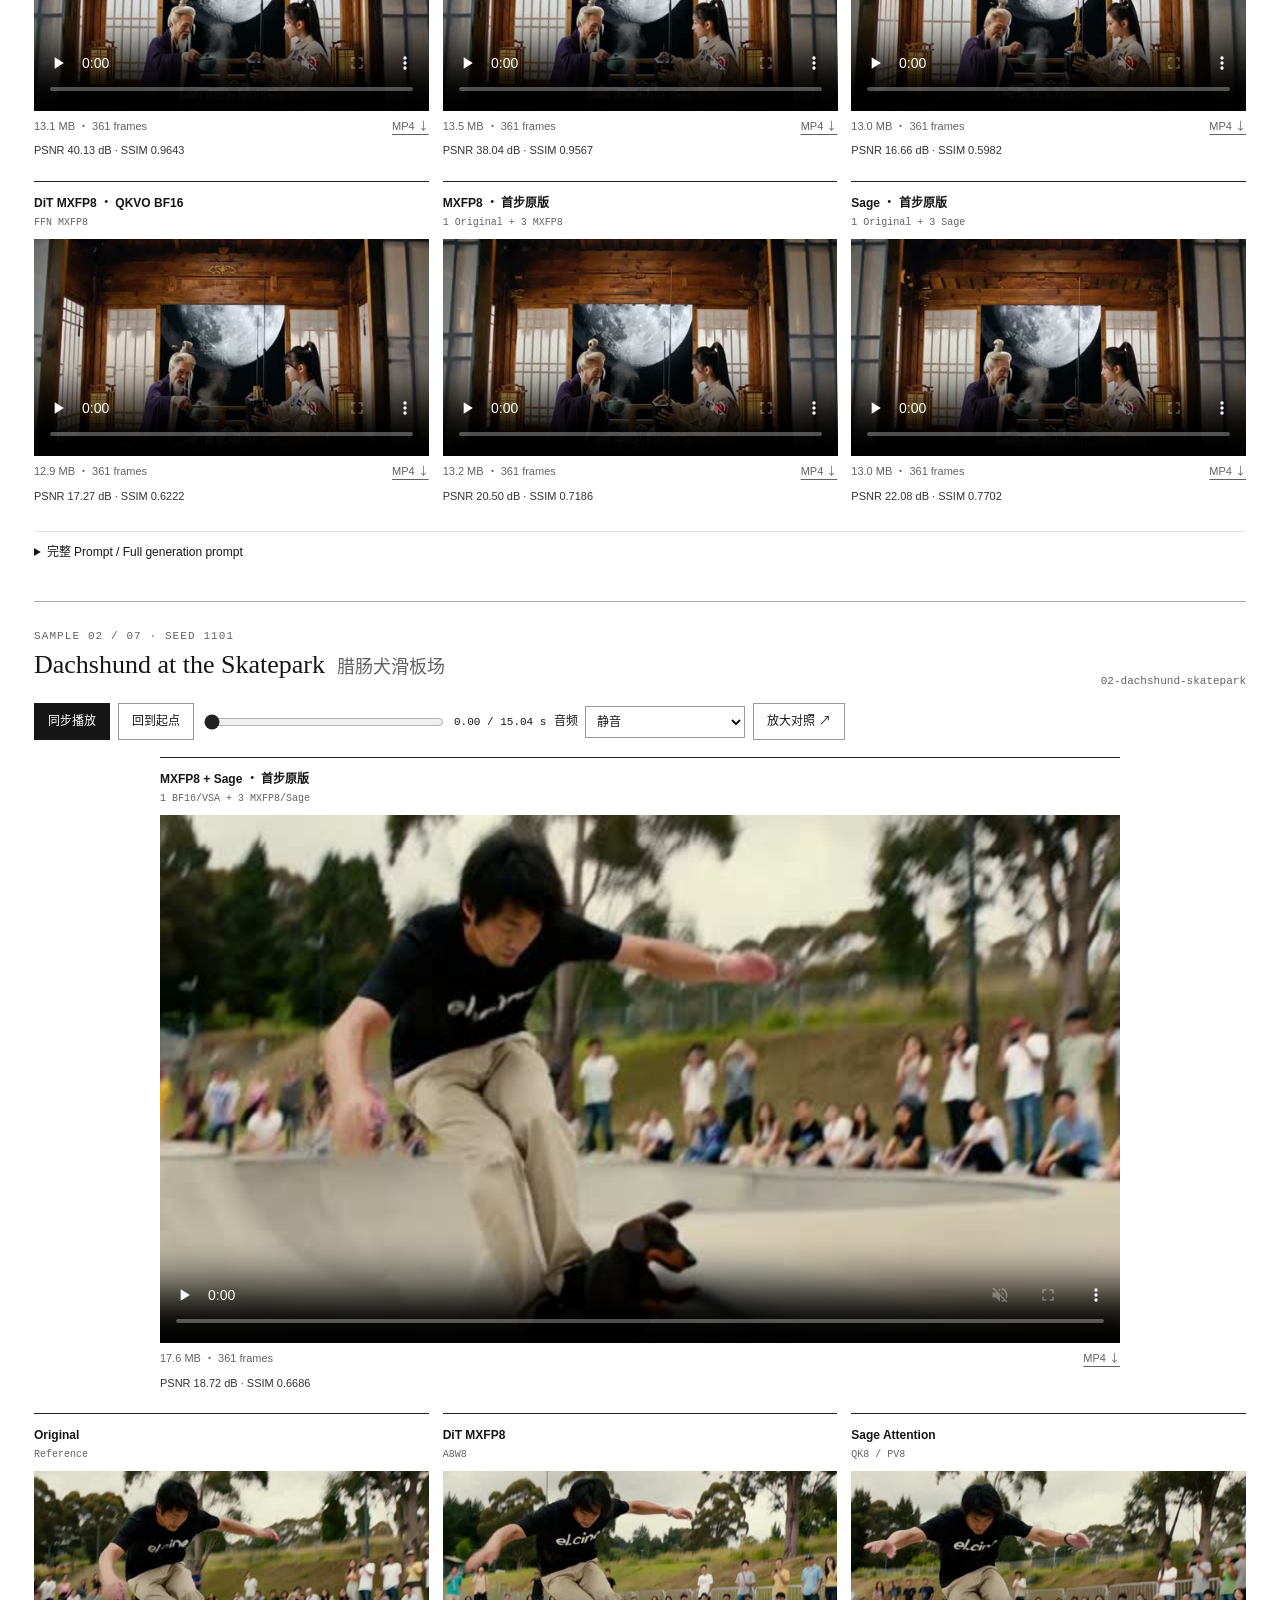
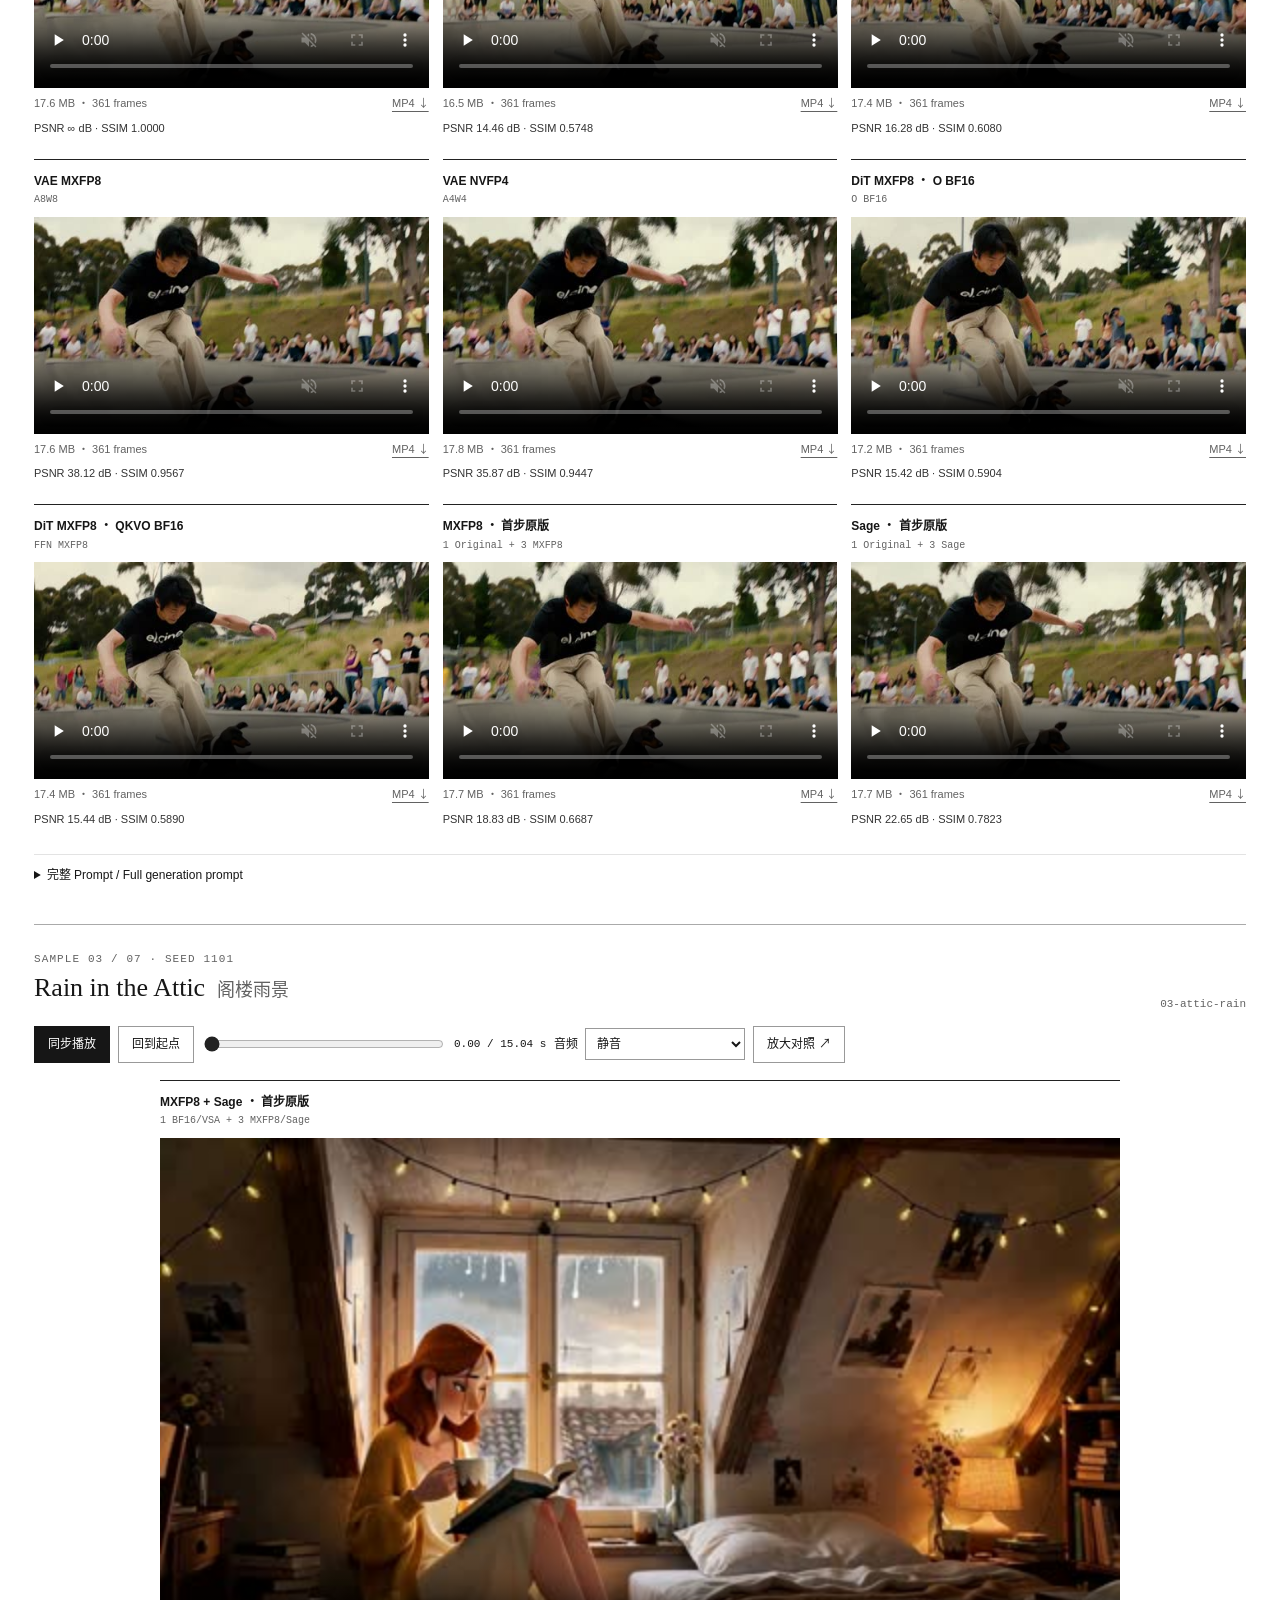
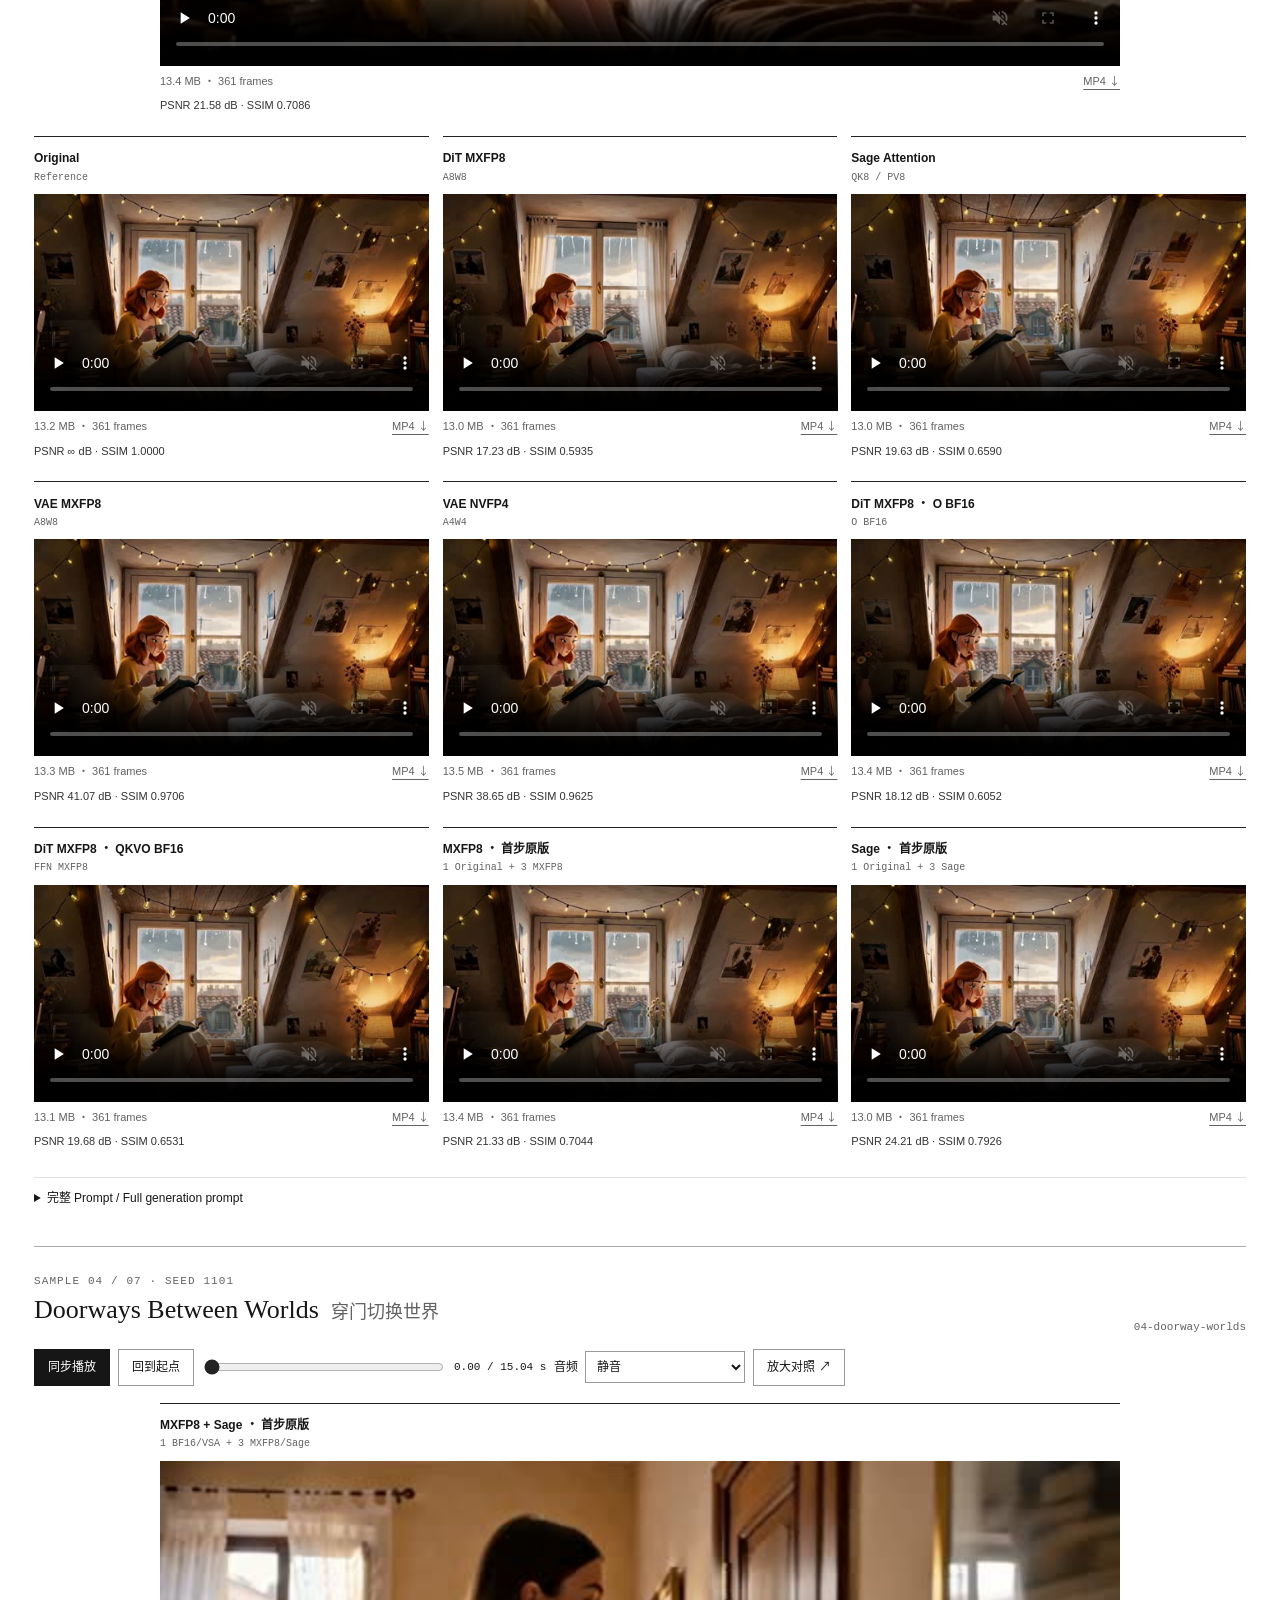
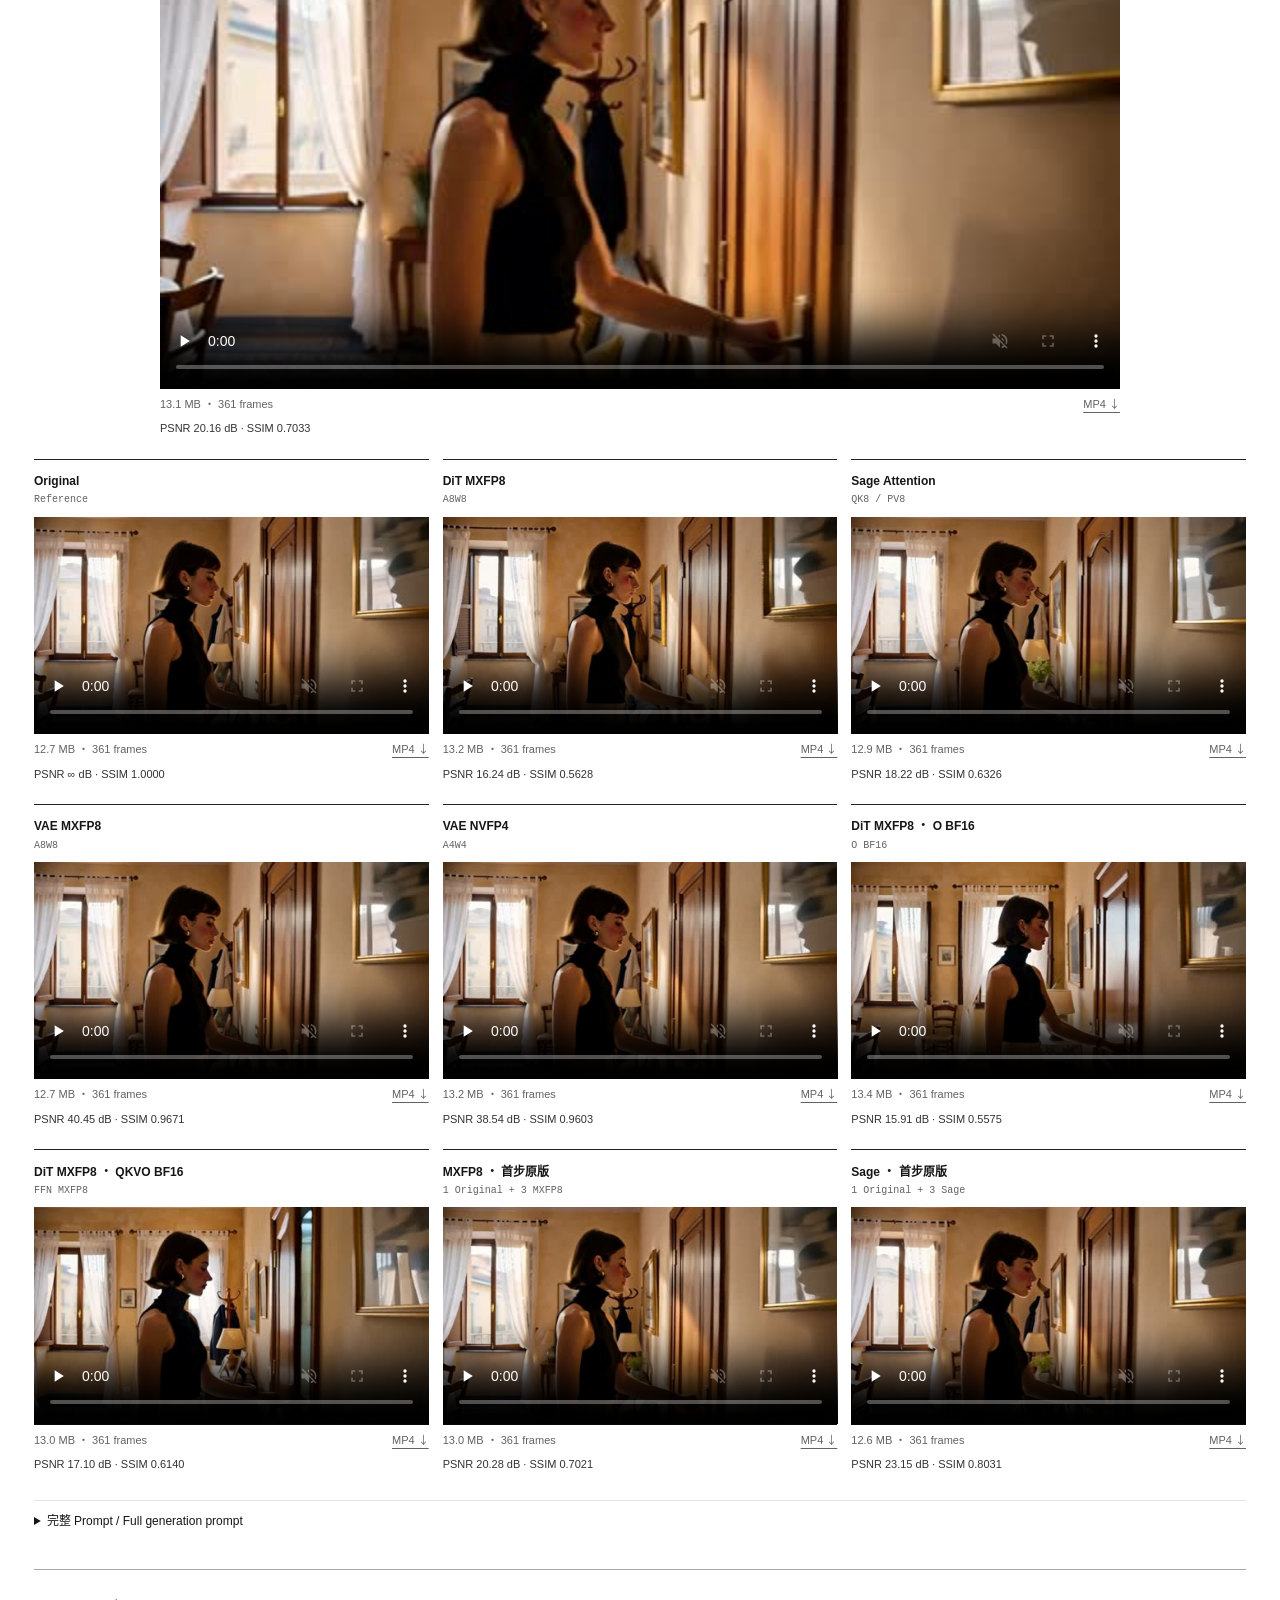
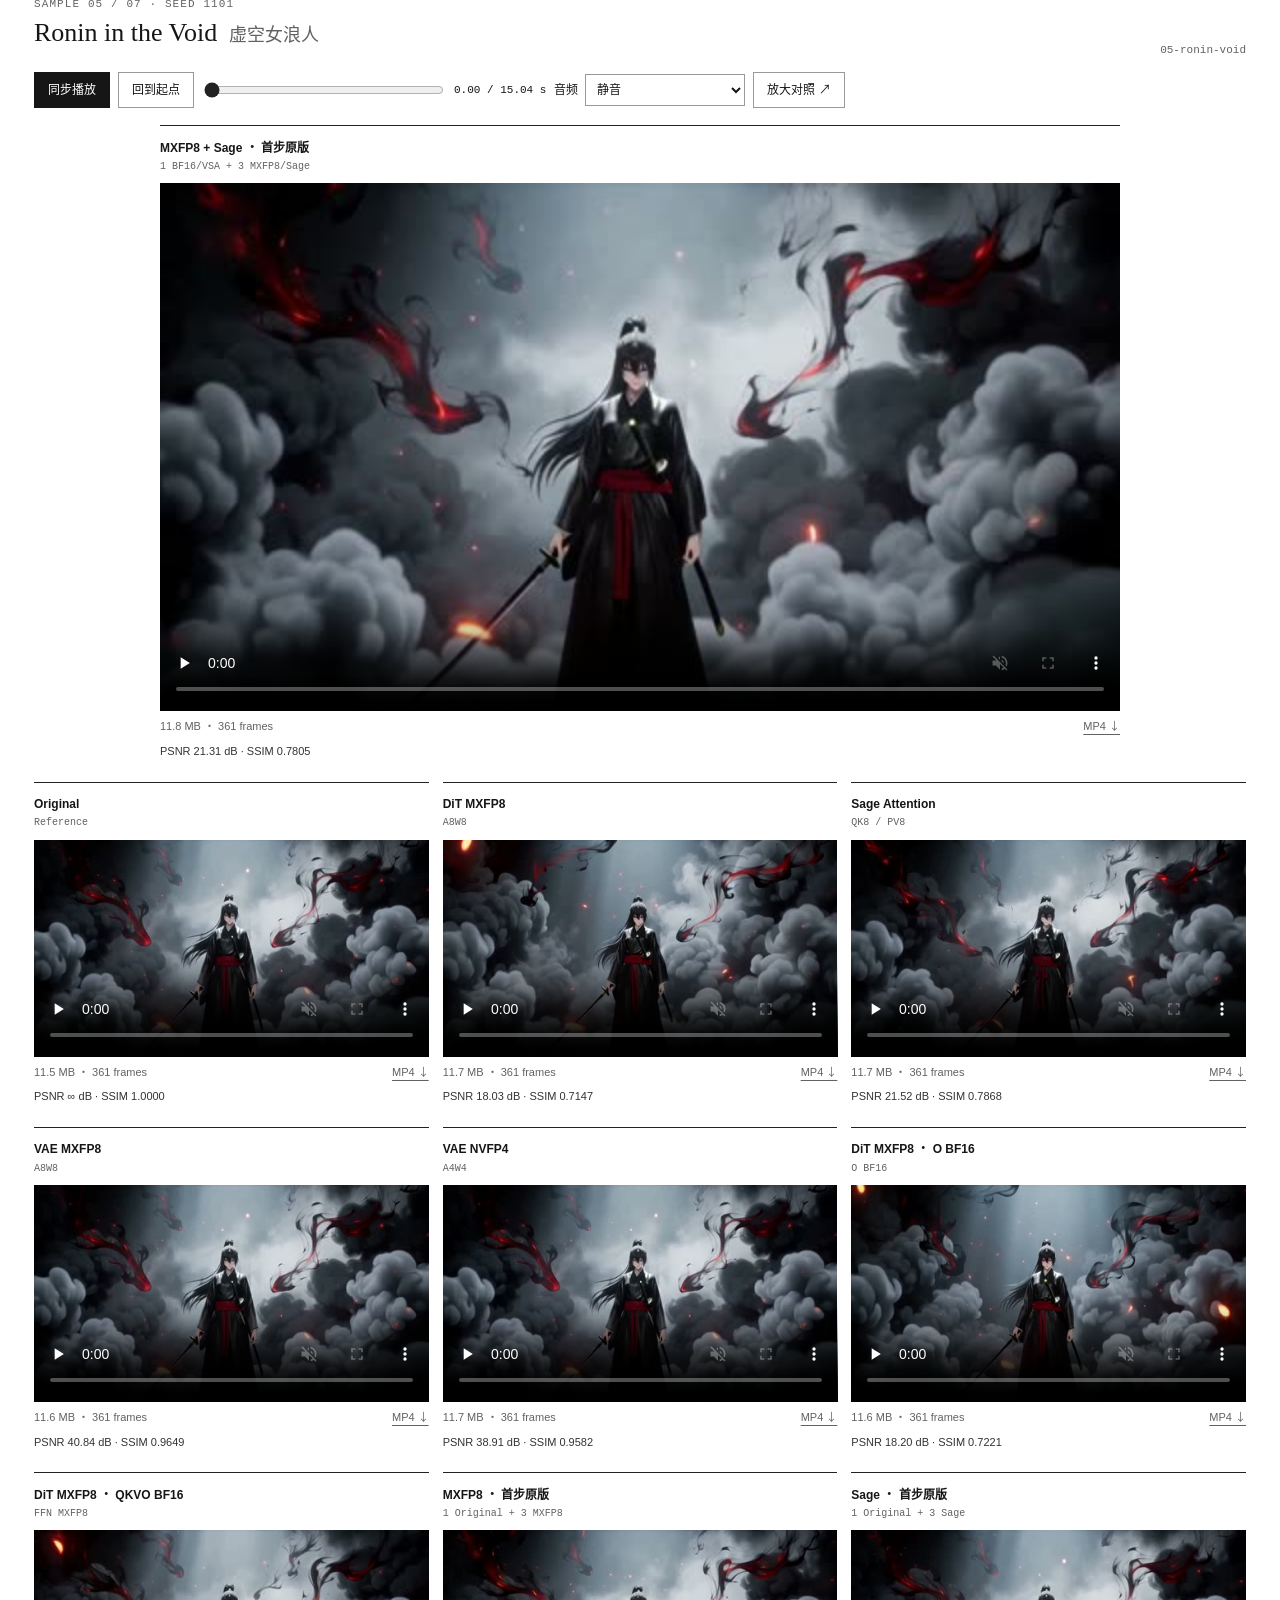
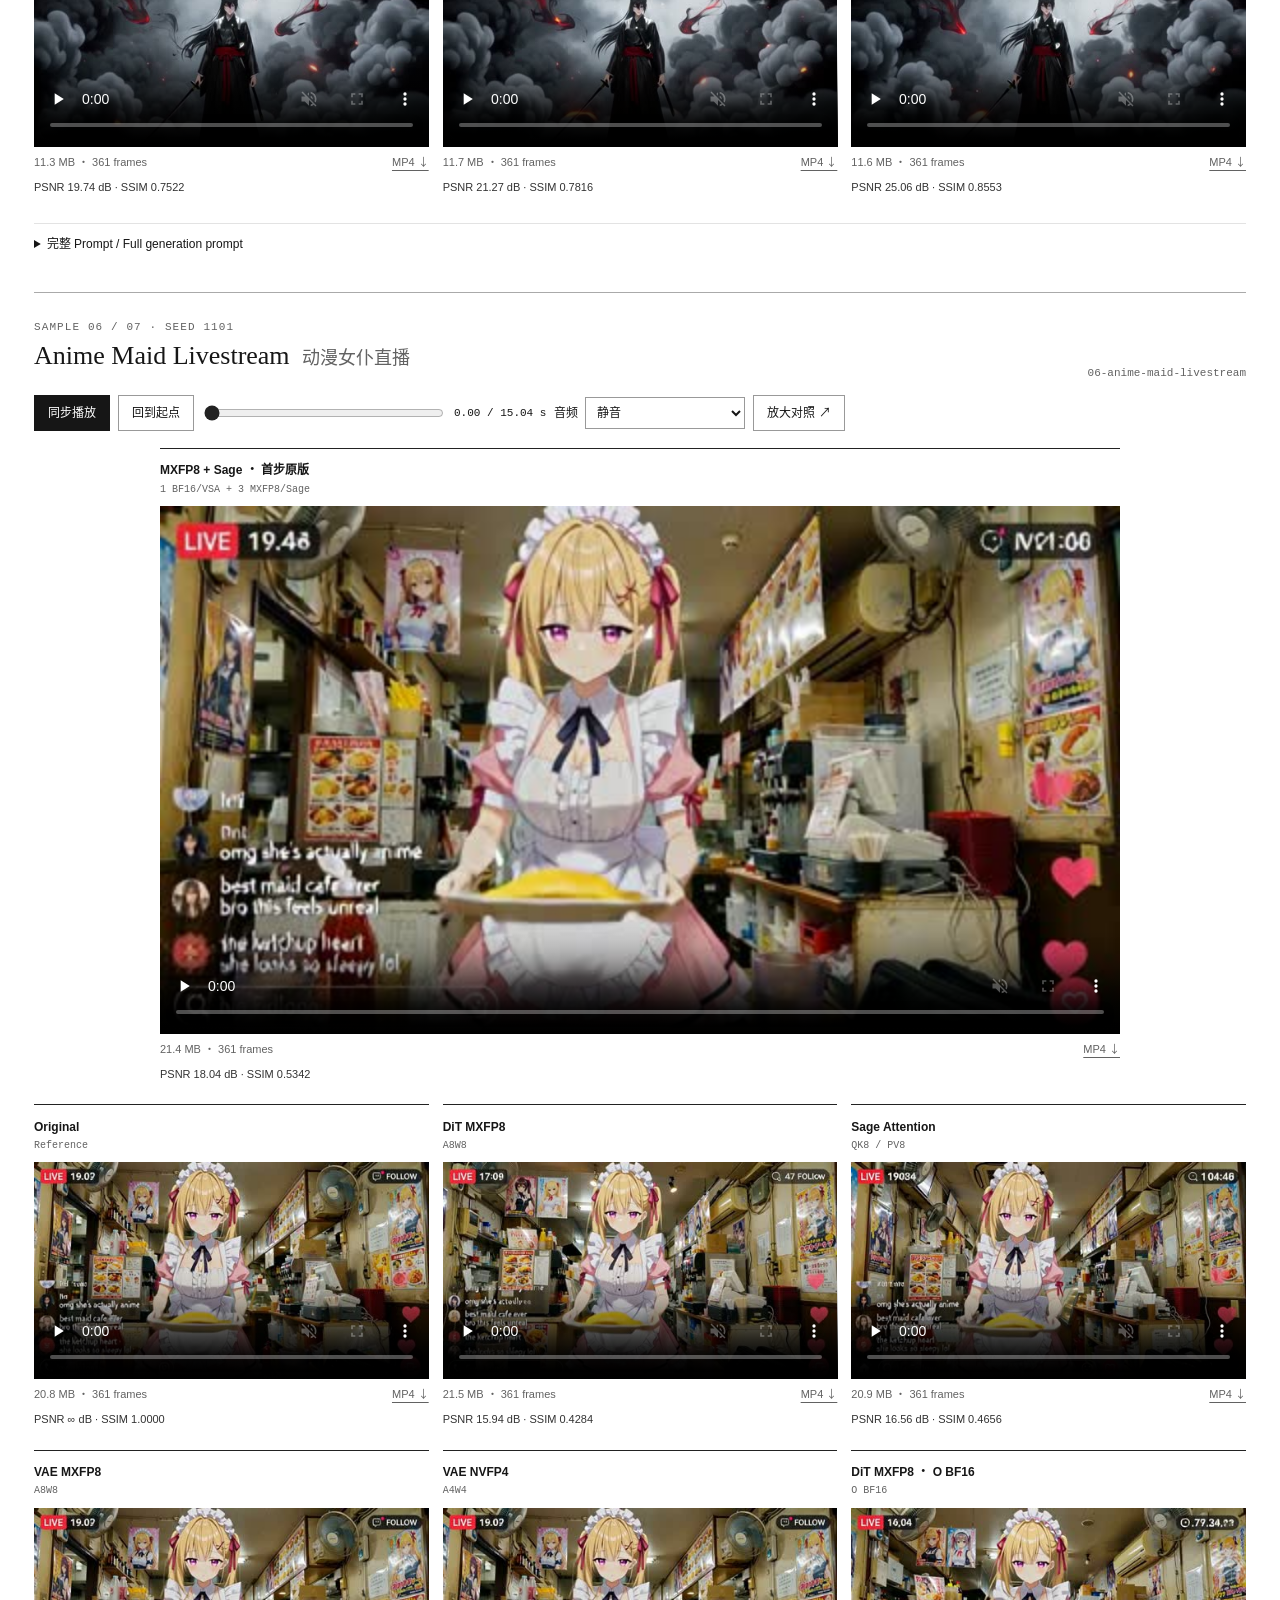
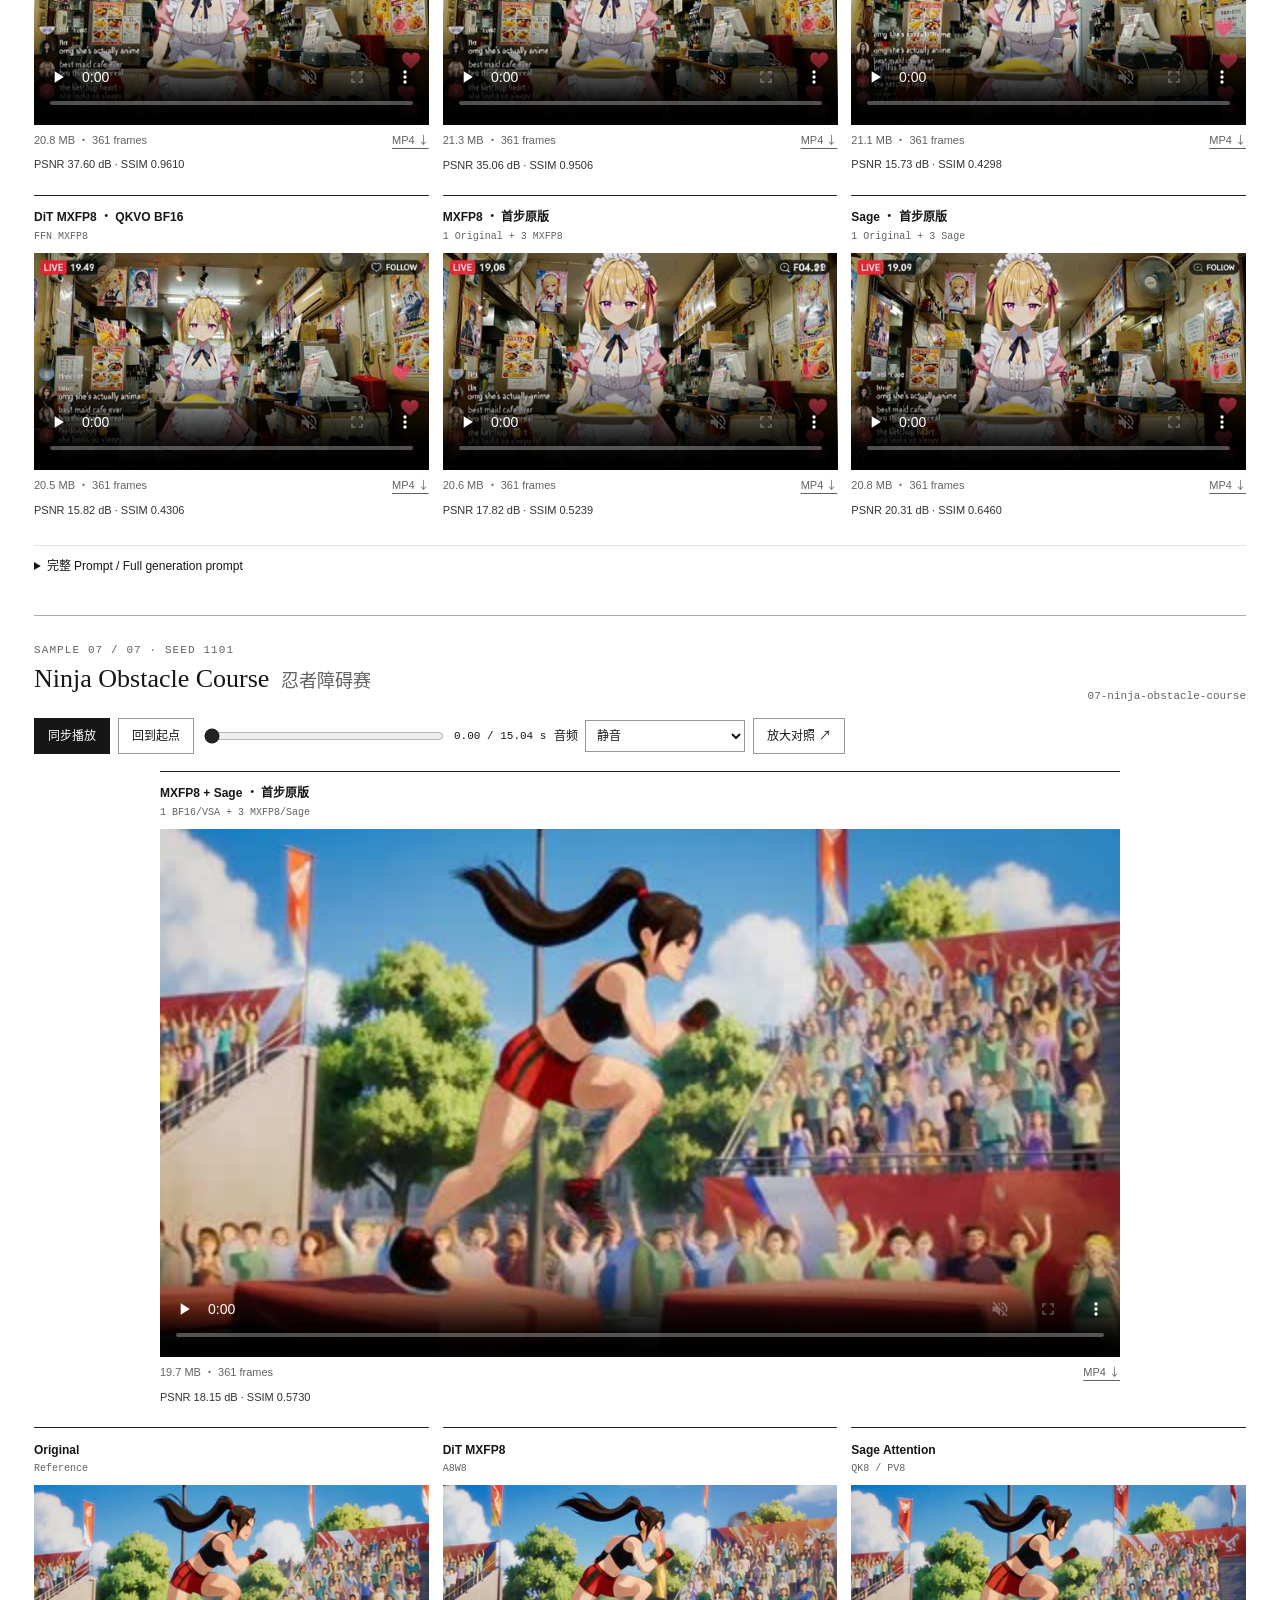
==== commit bcaa1636: "Publish English reproduction for the deployed 5s avatar and 15s FastH3 reference Limit the report, l" ====
--- a/index.html
+++ b/index.html
@@ -2,7 +2,7 @@
 <html lang="zh-CN"><head><meta charset="utf-8"><meta name="viewport" content="width=device-width,initial-scale=1">
 <meta name="description" content="FastH3 有损消融与组合首步保护实验：7 个 prompt、10 个版本、70 条原始视频，支持同步播放与放大对照。">
 <title>FastH3 — Precision Ablations</title><link rel="icon" href="data:,"><link rel="stylesheet" href="style.css"><script src="app.js" defer></script></head><body>
-<nav aria-label="主导航"><div class="nav-inner"><a class="wordmark" href="#">FastH3 / Ablations</a><div class="nav-links"><a href="sku-reproduction.html">5s / 15s 复现与数据</a><a href="#protocol">实验方法</a><a href="#results">视频对照</a><a href="#verification">核验记录</a></div></div></nav>
+<nav aria-label="主导航"><div class="nav-inner"><a class="wordmark" href="#">FastH3 / Ablations</a><div class="nav-links"><a href="sku-reproduction.html">5s / 15s Reproduction &amp; Data</a><a href="#protocol">实验方法</a><a href="#results">视频对照</a><a href="#verification">核验记录</a></div></div></nav>
 <header class="hero"><div class="eyebrow">Experimental report · Updated September 18, 2026</div><h1>FastH3<span>Precision Ablations</span></h1><p class="subtitle">原版模型 · 有损消融、精度回退与组合首步保护</p><p class="byline">7 PROMPTS &nbsp; × &nbsp; 10 VARIANTS &nbsp; = &nbsp; 70 VIDEOS</p>
 <div class="resource-links"><a class="button primary" href="#results">浏览视频对照 ↓</a><a class="button" href="https://github.com/lishunyang12/fasth3-lossy-ablation/releases/download/v1.0/fasth3-single-lossy-35-videos.zip">原有 35 段 ZIP ↗</a><a class="button" href="execution-manifest.json">实验配置</a><a class="button" href="https://github.com/lishunyang12/fasth3-lossy-ablation">GitHub ↗</a></div></header>
 <section class="abstract" id="avatar-quality-reference2-comparison"><h2>新参考图：三模型画质对比第二轮</h2><p>换用指定链接中的书斋参考图，保持上一轮提示词、台词、种子和三套推理配置。三段 10 秒音视频，目标包含约 5 秒对镜头说话。</p><p><a class="button primary" href="avatar-quality-reference2.html">查看新参考图结果 →</a> · <a href="avatar-quality.html">上一轮结果</a></p></section>
